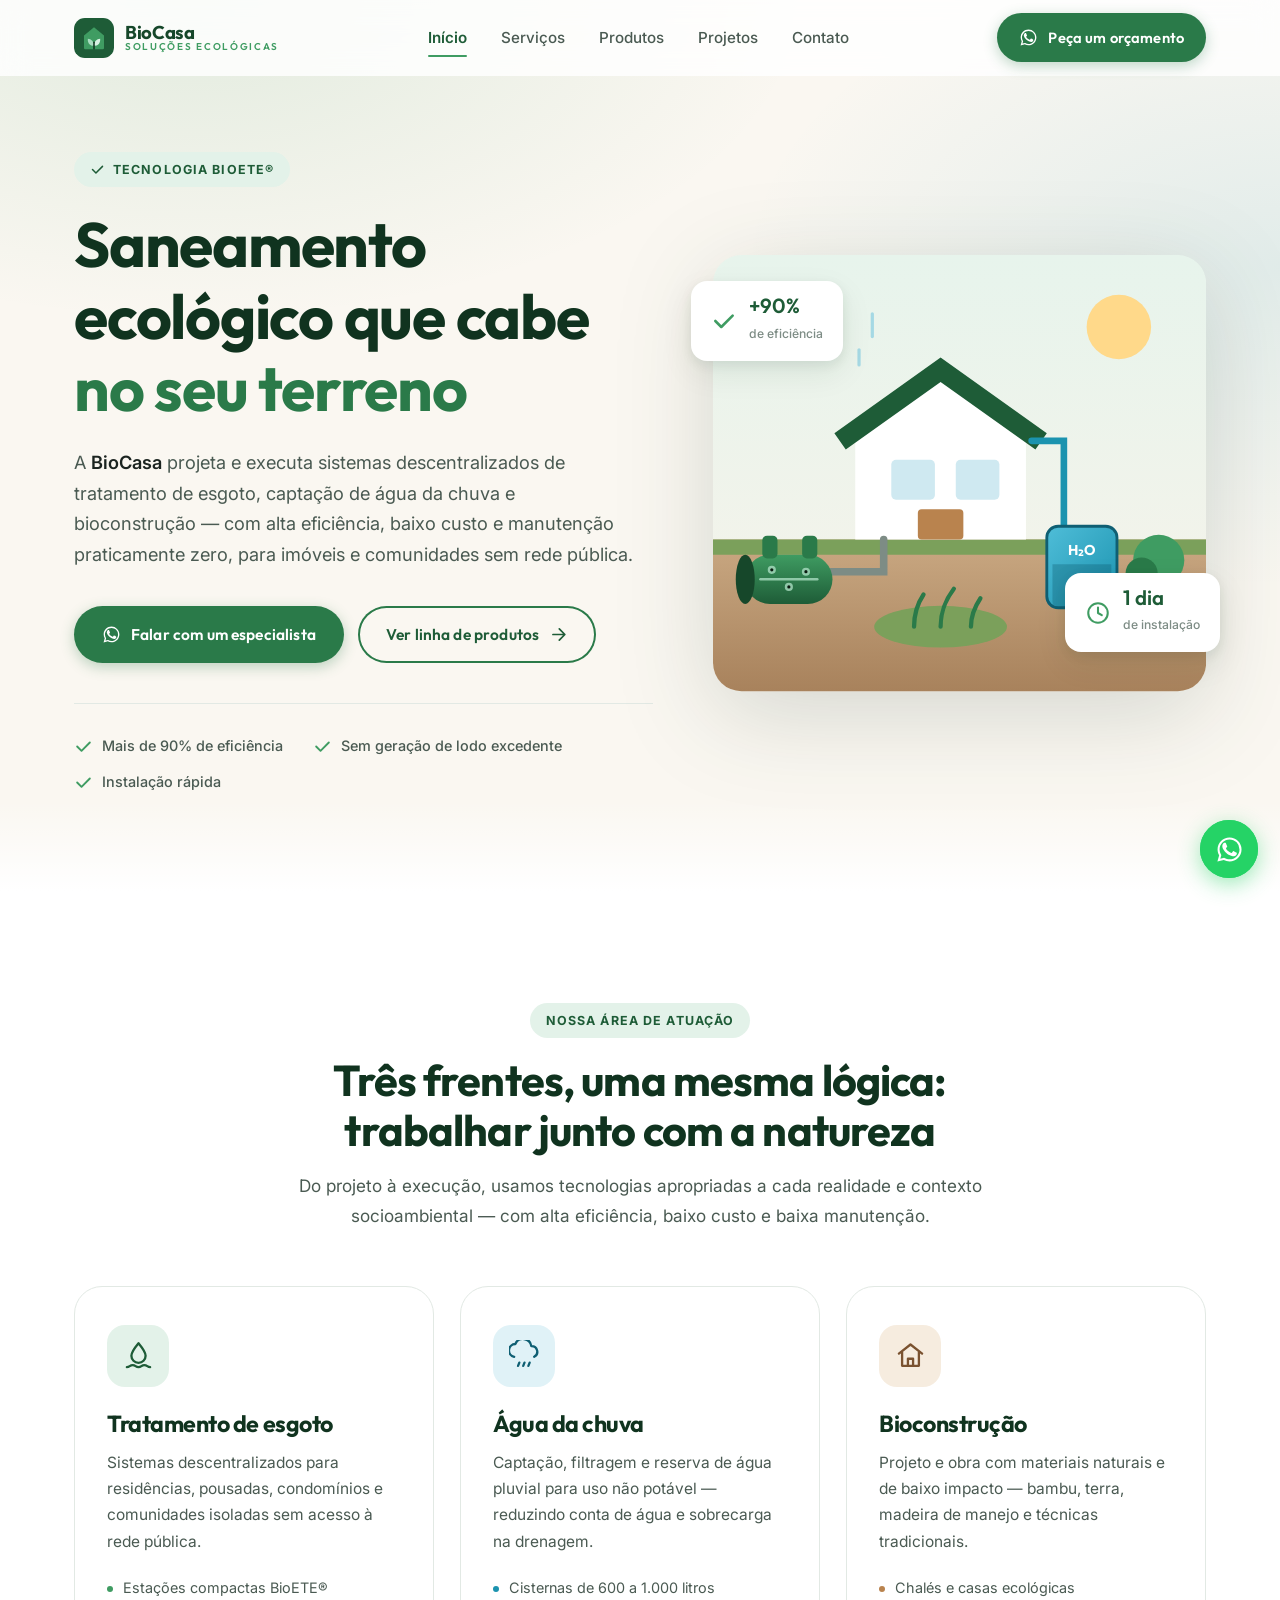
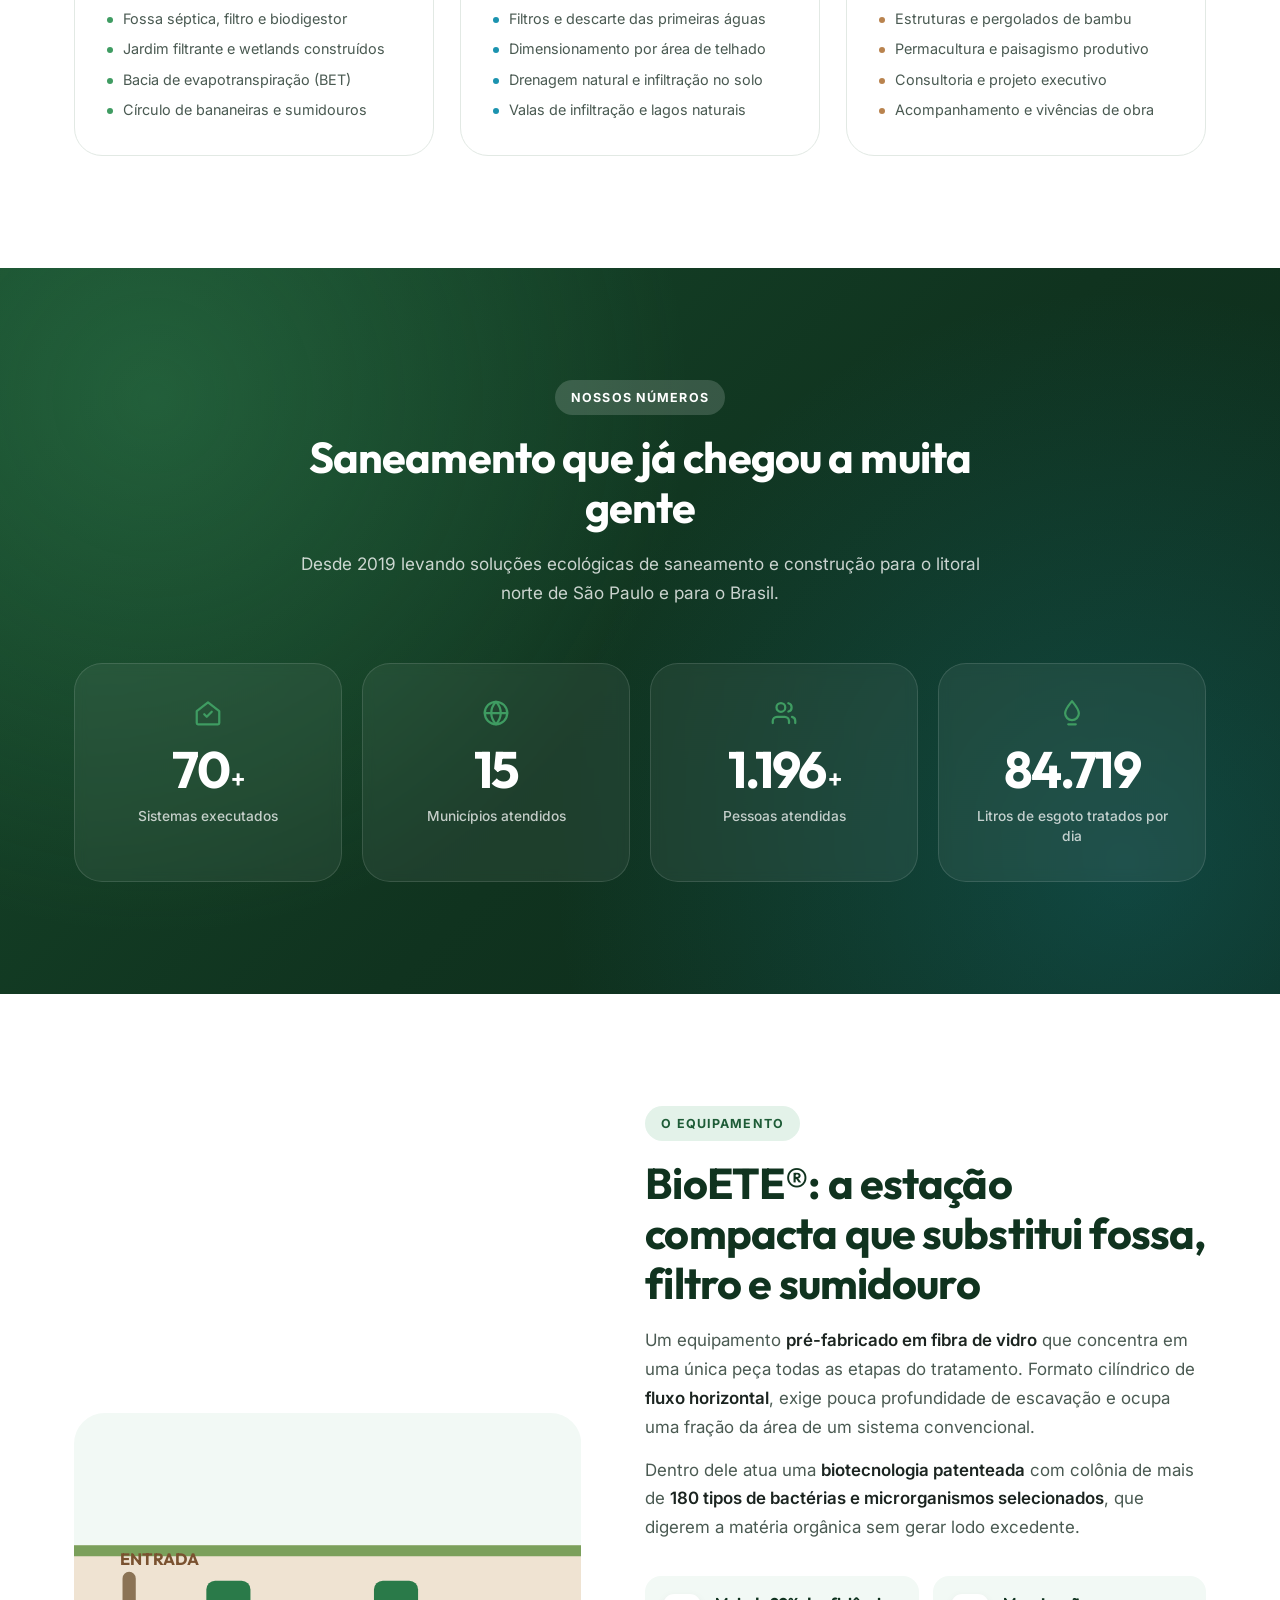
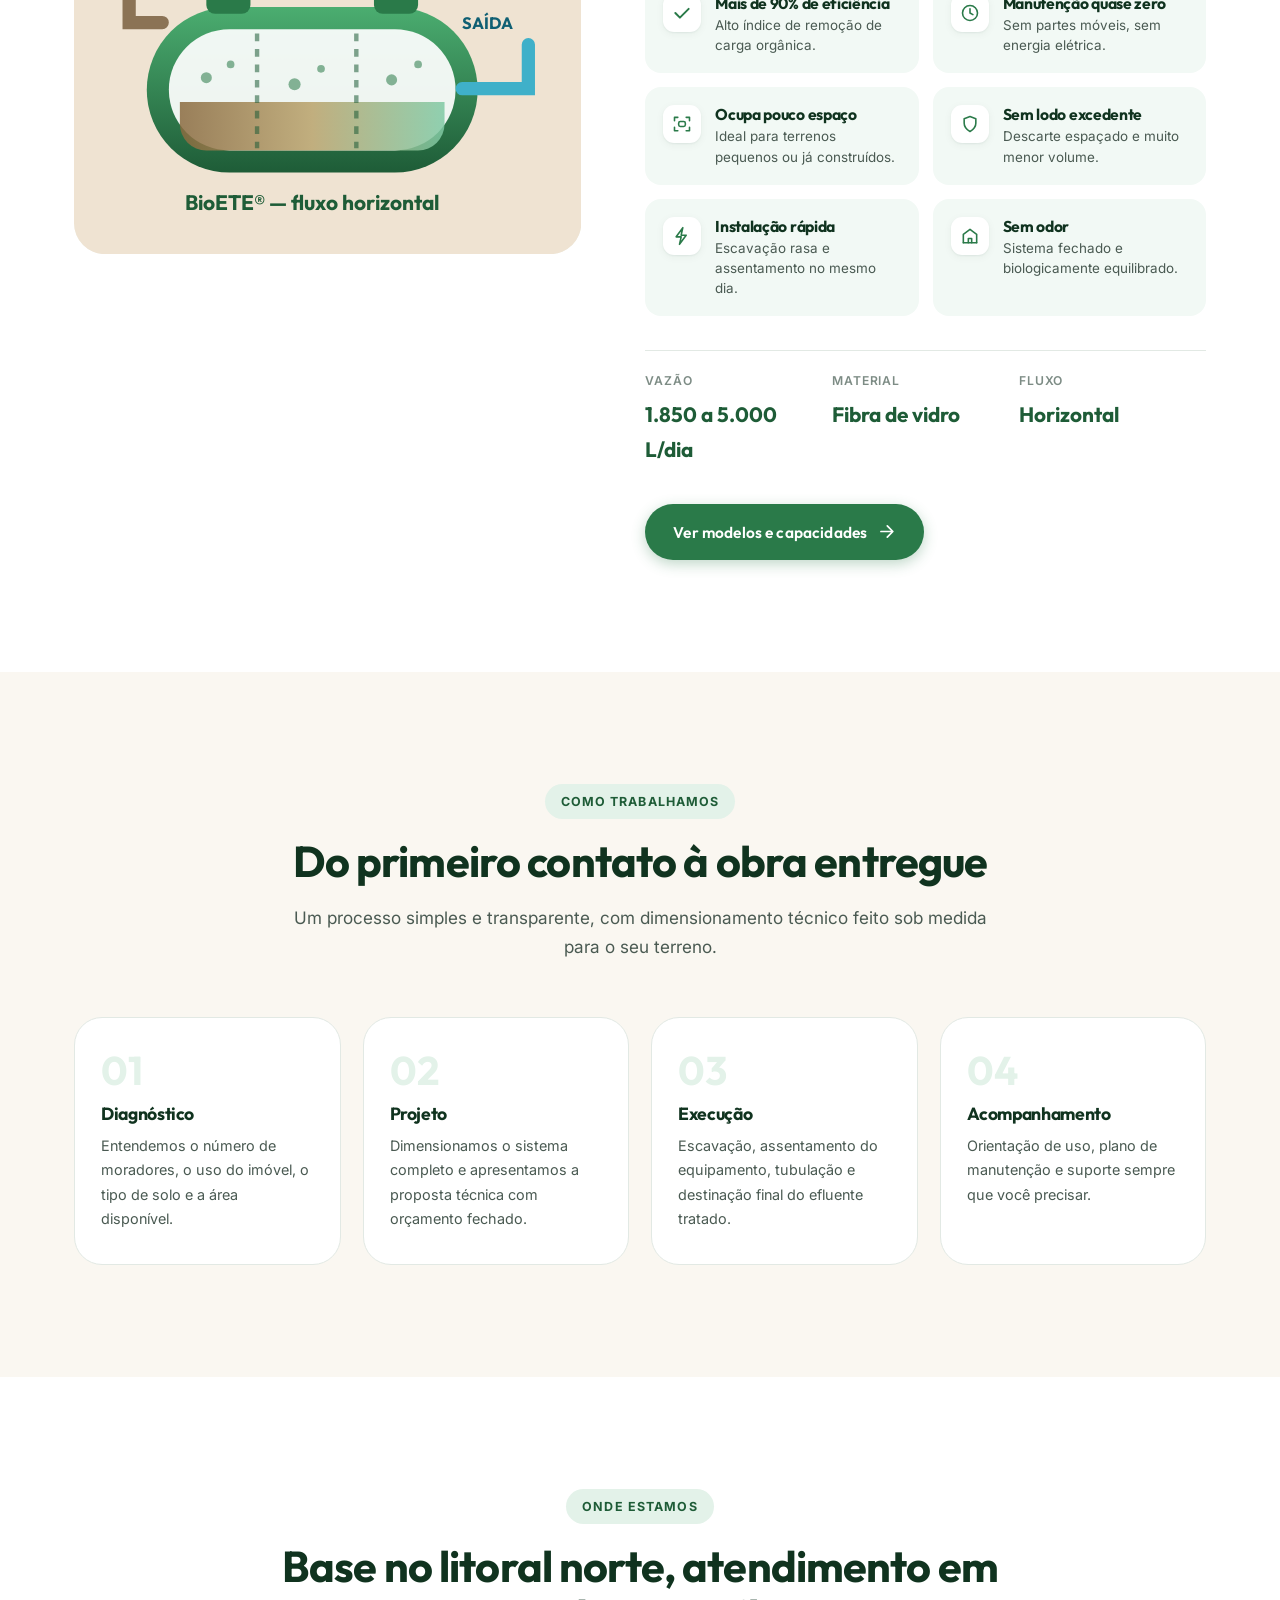
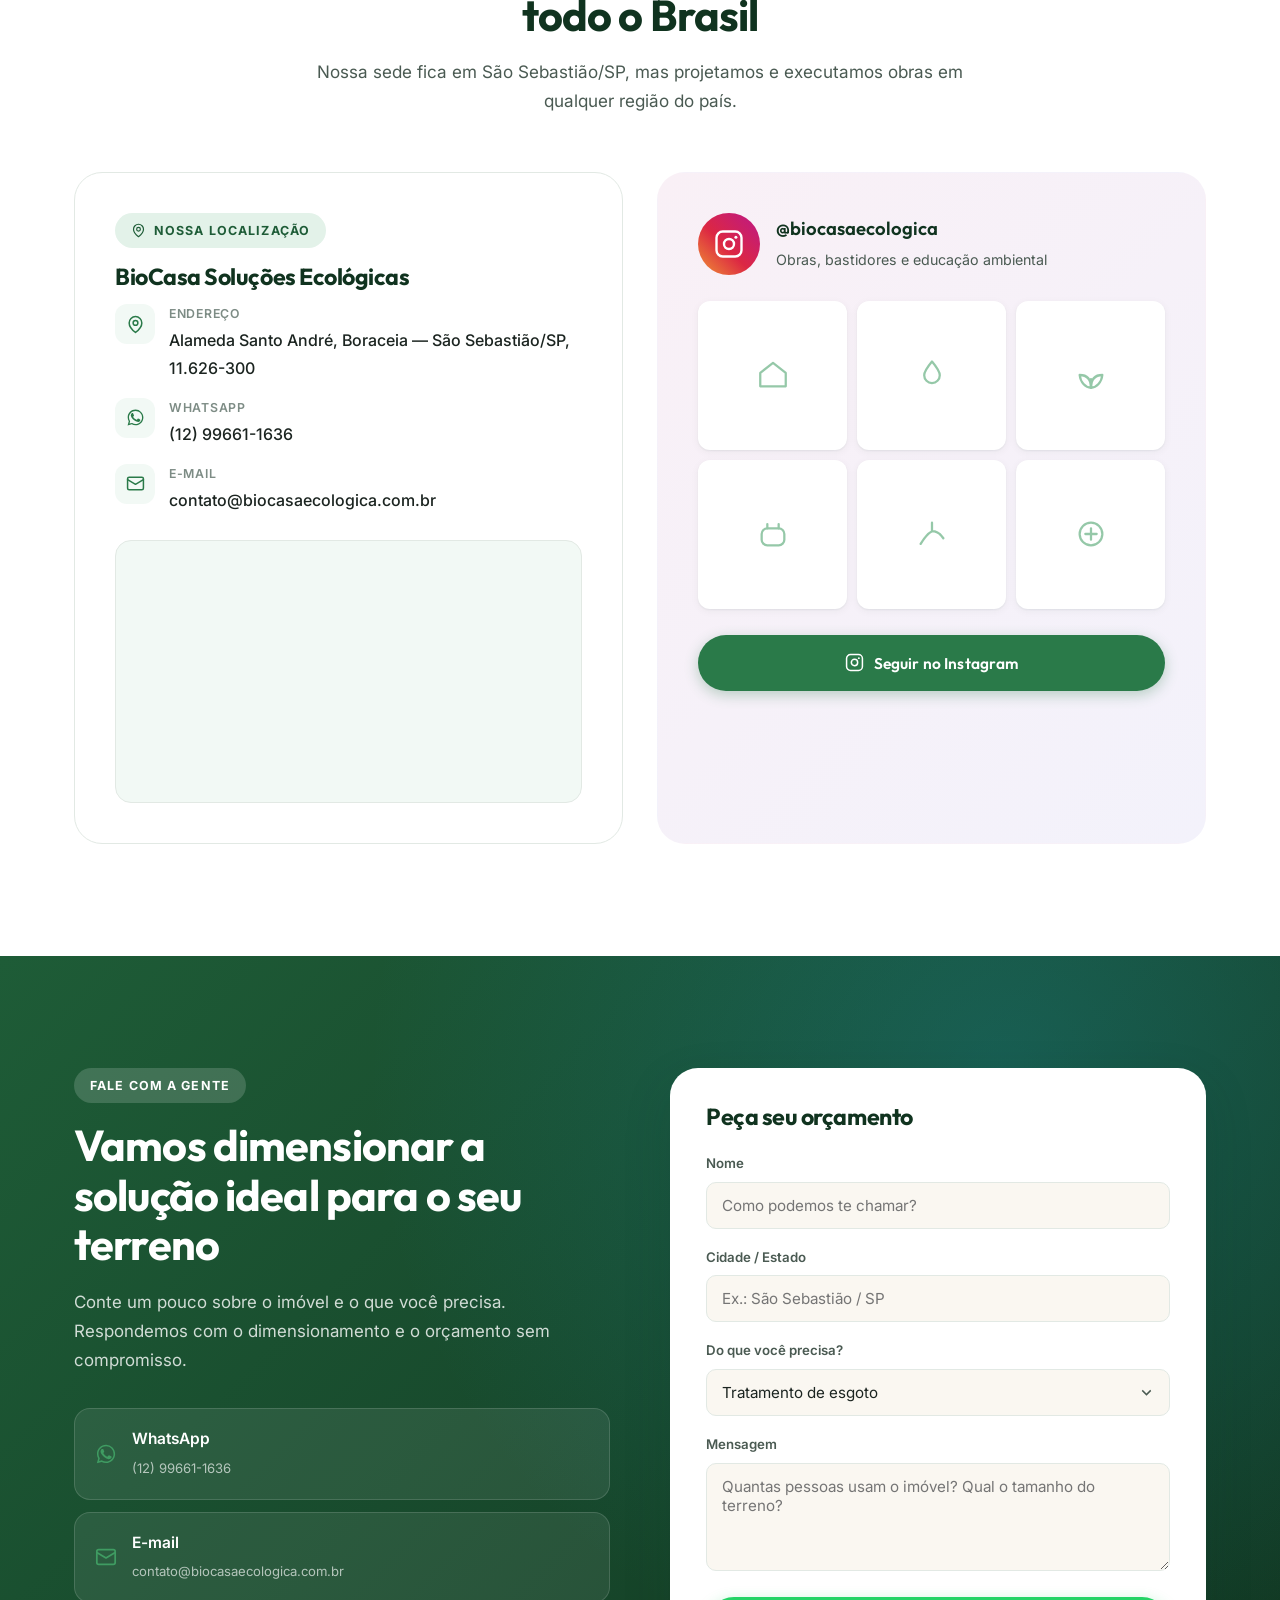
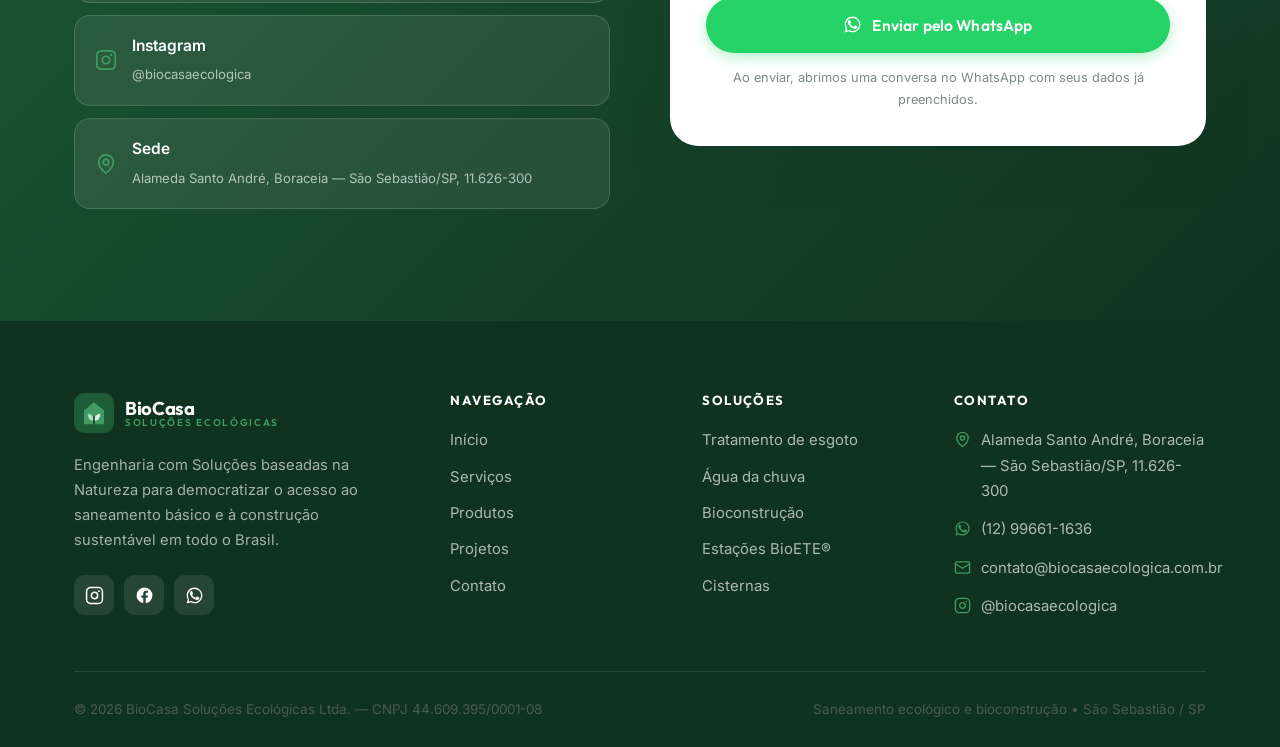
==== index.html @ 05331a40 "Cria site institucional da BioCasa Soluções Ecológicas Site estático (HTML/CSS/JS, sem build) com ci" ====
<!DOCTYPE html>
<html lang="pt-BR">
<head>
<meta charset="utf-8">
<meta name="viewport" content="width=device-width, initial-scale=1">
<title>BioCasa Soluções Ecológicas — Tratamento de esgoto, água da chuva e bioconstrução</title>
<meta name="description" content="Engenharia com Soluções baseadas na Natureza. Estações compactas de tratamento de esgoto BioETE®, cisternas de captação de água da chuva e bioconstrução. São Sebastião/SP, atendimento em todo o Brasil.">
<meta name="theme-color" content="#1e5c37">
<meta property="og:type" content="website">
<meta property="og:site_name" content="BioCasa Soluções Ecológicas">
<meta property="og:title" content="BioCasa Soluções Ecológicas — Tratamento de esgoto, água da chuva e bioconstrução">
<meta property="og:description" content="Engenharia com Soluções baseadas na Natureza. Estações compactas de tratamento de esgoto BioETE®, cisternas de captação de água da chuva e bioconstrução. São Sebastião/SP, atendimento em todo o Brasil.">
<meta property="og:locale" content="pt_BR">
<link rel="icon" href="data:image/svg+xml,%3Csvg xmlns='http://www.w3.org/2000/svg' viewBox='0 0 48 48'%3E%3Crect width='48' height='48' rx='13' fill='%231e5c37'/%3E%3Cpath d='M24 11 12 21v15a1.5 1.5 0 0 0 1.5 1.5h21A1.5 1.5 0 0 0 36 36V21L24 11Z' fill='%233f9c62'/%3E%3C/svg%3E">
<link rel="preconnect" href="https://fonts.googleapis.com">
<link rel="preconnect" href="https://fonts.gstatic.com" crossorigin>
<link href="https://fonts.googleapis.com/css2?family=Outfit:wght@500;600;700&family=Inter:wght@400;500;600&display=swap" rel="stylesheet">
<link rel="stylesheet" href="assets/css/style.css">
</head>
<body>
<header class="topo">
  <div class="container topo__interno">
    <a href="index.html" class="logo" aria-label="BioCasa Soluções Ecológicas — página inicial">
      <svg class="logo__marca" viewBox="0 0 48 48" fill="none" aria-hidden="true"><rect width="48" height="48" rx="13" fill="#1e5c37"/><path d="M24 11 12 21v15a1.5 1.5 0 0 0 1.5 1.5h21A1.5 1.5 0 0 0 36 36V21L24 11Z" fill="#3f9c62"/><path d="M24 33c0-4.4 3.3-8 7.4-8 .3 3.1-.6 5.4-2.3 6.8-1.6 1.4-3.6 1.6-5.1 1.2Z" fill="#d8f0e2"/><path d="M24 33c0-4.4-3.3-8-7.4-8-.3 3.1.6 5.4 2.3 6.8 1.6 1.4 3.6 1.6 5.1 1.2Z" fill="#a9dcc0"/><path d="M24 37V29" stroke="#10331f" stroke-width="1.8" stroke-linecap="round"/></svg>
      <span class="logo__texto">
        <span class="logo__nome">BioCasa</span>
        <span class="logo__sub">Soluções Ecológicas</span>
      </span>
    </a>

    <nav class="nav" id="nav-principal" aria-label="Navegação principal">
      <a href="index.html" class="ativo">Início</a>
      <a href="servicos.html" class="">Serviços</a>
      <a href="produtos.html" class="">Produtos</a>
      <a href="projetos.html" class="">Projetos</a>
      <a href="contato.html" class="">Contato</a>
      <a href="https://wa.me/5512996611636" class="btn btn--primario" target="_blank" rel="noopener"><svg viewBox="0 0 24 24" fill="currentColor" aria-hidden="true"><path d="M17.47 14.38c-.3-.15-1.75-.86-2.02-.96-.27-.1-.47-.15-.67.15-.2.3-.77.96-.94 1.16-.17.2-.35.22-.64.07-.3-.15-1.25-.46-2.38-1.47-.88-.78-1.47-1.75-1.65-2.05-.17-.3-.02-.46.13-.6.13-.14.3-.35.45-.52.15-.17.2-.3.3-.5.1-.2.05-.37-.02-.52-.08-.15-.67-1.6-.92-2.2-.24-.58-.49-.5-.67-.51h-.57c-.2 0-.52.07-.79.37-.27.3-1.04 1.01-1.04 2.47s1.06 2.86 1.21 3.06c.15.2 2.1 3.2 5.08 4.49.71.3 1.26.49 1.69.63.71.22 1.36.19 1.87.12.57-.09 1.75-.72 2-1.41.25-.69.25-1.28.17-1.41-.07-.13-.27-.2-.57-.35z"/><path d="M12.04 2C6.58 2 2.13 6.45 2.13 11.91c0 1.75.46 3.45 1.32 4.95L2 22l5.25-1.38a9.87 9.87 0 0 0 4.79 1.22h.01c5.46 0 9.91-4.45 9.91-9.91 0-2.65-1.03-5.14-2.9-7.01A9.82 9.82 0 0 0 12.04 2zm0 18.15c-1.48 0-2.93-.4-4.2-1.15l-.3-.18-3.12.82.83-3.04-.2-.31a8.2 8.2 0 0 1-1.26-4.38c0-4.54 3.7-8.24 8.25-8.24 2.2 0 4.27.86 5.83 2.42a8.19 8.19 0 0 1 2.41 5.83c0 4.54-3.7 8.23-8.24 8.23z"/></svg> Orçamento</a>
    </nav>

    <div class="topo__acoes">
      <a href="https://wa.me/5512996611636" class="btn btn--primario" target="_blank" rel="noopener"><svg viewBox="0 0 24 24" fill="currentColor" aria-hidden="true"><path d="M17.47 14.38c-.3-.15-1.75-.86-2.02-.96-.27-.1-.47-.15-.67.15-.2.3-.77.96-.94 1.16-.17.2-.35.22-.64.07-.3-.15-1.25-.46-2.38-1.47-.88-.78-1.47-1.75-1.65-2.05-.17-.3-.02-.46.13-.6.13-.14.3-.35.45-.52.15-.17.2-.3.3-.5.1-.2.05-.37-.02-.52-.08-.15-.67-1.6-.92-2.2-.24-.58-.49-.5-.67-.51h-.57c-.2 0-.52.07-.79.37-.27.3-1.04 1.01-1.04 2.47s1.06 2.86 1.21 3.06c.15.2 2.1 3.2 5.08 4.49.71.3 1.26.49 1.69.63.71.22 1.36.19 1.87.12.57-.09 1.75-.72 2-1.41.25-.69.25-1.28.17-1.41-.07-.13-.27-.2-.57-.35z"/><path d="M12.04 2C6.58 2 2.13 6.45 2.13 11.91c0 1.75.46 3.45 1.32 4.95L2 22l5.25-1.38a9.87 9.87 0 0 0 4.79 1.22h.01c5.46 0 9.91-4.45 9.91-9.91 0-2.65-1.03-5.14-2.9-7.01A9.82 9.82 0 0 0 12.04 2zm0 18.15c-1.48 0-2.93-.4-4.2-1.15l-.3-.18-3.12.82.83-3.04-.2-.31a8.2 8.2 0 0 1-1.26-4.38c0-4.54 3.7-8.24 8.25-8.24 2.2 0 4.27.86 5.83 2.42a8.19 8.19 0 0 1 2.41 5.83c0 4.54-3.7 8.23-8.24 8.23z"/></svg> Peça um orçamento</a>
      <button class="menu-btn" type="button" aria-label="Abrir menu" aria-expanded="false" aria-controls="nav-principal"><span></span></button>
    </div>
  </div>
</header>
<main>

<!-- ================= HERO ================= -->
<section class="hero">
  <div class="container hero__grade">
    <div>
      <span class="selo"><svg viewBox="0 0 24 24" fill="none" stroke="currentColor" stroke-width="2.4" stroke-linecap="round" stroke-linejoin="round" aria-hidden="true"><path d="m4 12 5.5 5.5L20 7"/></svg> Tecnologia BioETE®</span>
      <h1 class="hero__titulo">Saneamento ecológico que cabe<br><span class="texto-verde">no seu terreno</span></h1>
      <p class="hero__texto">
        A <strong>BioCasa</strong> projeta e executa sistemas descentralizados de tratamento de esgoto,
        captação de água da chuva e bioconstrução — com alta eficiência, baixo custo e
        manutenção praticamente zero, para imóveis e comunidades sem rede pública.
      </p>
      <div class="hero__acoes">
        <a href="https://wa.me/5512996611636" class="btn btn--primario" target="_blank" rel="noopener"><svg viewBox="0 0 24 24" fill="currentColor" aria-hidden="true"><path d="M17.47 14.38c-.3-.15-1.75-.86-2.02-.96-.27-.1-.47-.15-.67.15-.2.3-.77.96-.94 1.16-.17.2-.35.22-.64.07-.3-.15-1.25-.46-2.38-1.47-.88-.78-1.47-1.75-1.65-2.05-.17-.3-.02-.46.13-.6.13-.14.3-.35.45-.52.15-.17.2-.3.3-.5.1-.2.05-.37-.02-.52-.08-.15-.67-1.6-.92-2.2-.24-.58-.49-.5-.67-.51h-.57c-.2 0-.52.07-.79.37-.27.3-1.04 1.01-1.04 2.47s1.06 2.86 1.21 3.06c.15.2 2.1 3.2 5.08 4.49.71.3 1.26.49 1.69.63.71.22 1.36.19 1.87.12.57-.09 1.75-.72 2-1.41.25-.69.25-1.28.17-1.41-.07-.13-.27-.2-.57-.35z"/><path d="M12.04 2C6.58 2 2.13 6.45 2.13 11.91c0 1.75.46 3.45 1.32 4.95L2 22l5.25-1.38a9.87 9.87 0 0 0 4.79 1.22h.01c5.46 0 9.91-4.45 9.91-9.91 0-2.65-1.03-5.14-2.9-7.01A9.82 9.82 0 0 0 12.04 2zm0 18.15c-1.48 0-2.93-.4-4.2-1.15l-.3-.18-3.12.82.83-3.04-.2-.31a8.2 8.2 0 0 1-1.26-4.38c0-4.54 3.7-8.24 8.25-8.24 2.2 0 4.27.86 5.83 2.42a8.19 8.19 0 0 1 2.41 5.83c0 4.54-3.7 8.23-8.24 8.23z"/></svg> Falar com um especialista</a>
        <a href="produtos.html" class="btn btn--secundario">Ver linha de produtos <svg viewBox="0 0 24 24" fill="none" stroke="currentColor" stroke-width="2.2" stroke-linecap="round" stroke-linejoin="round" aria-hidden="true"><path d="M5 12h14m-6-7 7 7-7 7"/></svg></a>
      </div>
      <div class="hero__provas">
        <span class="hero__prova"><svg viewBox="0 0 24 24" fill="none" stroke="currentColor" stroke-width="2.4" stroke-linecap="round" stroke-linejoin="round" aria-hidden="true"><path d="m4 12 5.5 5.5L20 7"/></svg> Mais de 90% de eficiência</span>
        <span class="hero__prova"><svg viewBox="0 0 24 24" fill="none" stroke="currentColor" stroke-width="2.4" stroke-linecap="round" stroke-linejoin="round" aria-hidden="true"><path d="m4 12 5.5 5.5L20 7"/></svg> Sem geração de lodo excedente</span>
        <span class="hero__prova"><svg viewBox="0 0 24 24" fill="none" stroke="currentColor" stroke-width="2.4" stroke-linecap="round" stroke-linejoin="round" aria-hidden="true"><path d="m4 12 5.5 5.5L20 7"/></svg> Instalação rápida</span>
      </div>
    </div>

    <div class="hero__arte">
      <svg viewBox="0 0 520 460" role="img" aria-label="Ilustração de uma casa com sistema ecológico de tratamento de esgoto e captação de água da chuva">
        <defs>
          <linearGradient id="ceu" x1="0" y1="0" x2="0" y2="1">
            <stop offset="0" stop-color="#e7f4ec"/><stop offset="1" stop-color="#f7f3ea"/>
          </linearGradient>
          <linearGradient id="solo" x1="0" y1="0" x2="0" y2="1">
            <stop offset="0" stop-color="#c9a882"/><stop offset="1" stop-color="#a8825c"/>
          </linearGradient>
          <linearGradient id="agua" x1="0" y1="0" x2="1" y2="1">
            <stop offset="0" stop-color="#4fbdd8"/><stop offset="1" stop-color="#1b93af"/>
          </linearGradient>
          <linearGradient id="tanque" x1="0" y1="0" x2="0" y2="1">
            <stop offset="0" stop-color="#3f9c62"/><stop offset="1" stop-color="#1e5c37"/>
          </linearGradient>
        </defs>

        <rect width="520" height="460" rx="30" fill="url(#ceu)"/>
        <circle cx="428" cy="76" r="34" fill="#ffd98a"/>

        <!-- chuva -->
        <g stroke="#8fd0e2" stroke-width="3.4" stroke-linecap="round" opacity=".75">
          <path d="M96 54v26"/><path d="M132 40v22"/><path d="M168 62v24"/><path d="M116 92v18"/><path d="M154 100v16"/>
        </g>

        <!-- solo -->
        <path d="M0 300h520v130a30 30 0 0 1-30 30H30a30 30 0 0 1-30-30V300Z" fill="url(#solo)"/>
        <path d="M0 300h520v16H0z" fill="#7ba05b"/>

        <!-- casa -->
        <path d="M150 300V186l90-64 90 64v114H150Z" fill="#fff"/>
        <path d="M240 108 128 188l12 17 100-71 100 71 12-17-112-80Z" fill="#1e5c37"/>
        <rect x="188" y="216" width="46" height="42" rx="5" fill="#cfe9f1"/>
        <rect x="256" y="216" width="46" height="42" rx="5" fill="#cfe9f1"/>
        <rect x="216" y="268" width="48" height="32" rx="4" fill="#b9834e"/>

        <!-- calha + tubo para cisterna -->
        <path d="M336 196h34v96" stroke="#1b93af" stroke-width="7" fill="none" stroke-linecap="round"/>

        <!-- cisterna -->
        <rect x="352" y="286" width="74" height="86" rx="12" fill="url(#agua)"/>
        <rect x="352" y="286" width="74" height="86" rx="12" fill="none" stroke="#0f5f73" stroke-width="3"/>
        <path d="M358 326h62v40a6 6 0 0 1-6 6h-50a6 6 0 0 1-6-6v-40Z" fill="#0f5f73" opacity=".35"/>
        <text x="389" y="316" font-family="Outfit, sans-serif" font-size="15" font-weight="700" fill="#fff" text-anchor="middle">H₂O</text>

        <!-- tubulação de esgoto -->
        <path d="M180 300v34h-58" stroke="#7d8c85" stroke-width="8" fill="none" stroke-linecap="round"/>

        <!-- BioETE enterrado -->
        <rect x="34" y="316" width="92" height="52" rx="26" fill="url(#tanque)"/>
        <ellipse cx="34" cy="342" rx="10" ry="26" fill="#16472a"/>
        <rect x="52" y="296" width="16" height="24" rx="5" fill="#2a7a49"/>
        <rect x="94" y="296" width="16" height="24" rx="5" fill="#2a7a49"/>
        <g stroke="#a9dcc0" stroke-width="2.6" stroke-linecap="round" opacity=".8">
          <path d="M50 342h60"/><circle cx="62" cy="332" r="3"/><circle cx="80" cy="350" r="3"/><circle cx="98" cy="334" r="3"/>
        </g>

        <!-- jardim filtrante -->
        <g>
          <ellipse cx="240" cy="392" rx="70" ry="22" fill="#7ba05b"/>
          <path d="M212 392c0-16 6-28 10-34m18 34c0-20 8-32 14-40m18 40c0-14 6-24 10-30" stroke="#2a7a49" stroke-width="4.5" fill="none" stroke-linecap="round"/>
        </g>

        <!-- árvore -->
        <path d="M470 372v-34" stroke="#7a5230" stroke-width="7" stroke-linecap="round"/>
        <circle cx="470" cy="322" r="27" fill="#3f9c62"/>
        <circle cx="452" cy="336" r="17" fill="#2a7a49"/>
      </svg>

      <div class="hero__flutuante hero__flutuante--a">
        <svg viewBox="0 0 24 24" fill="none" stroke="currentColor" stroke-width="2.4" stroke-linecap="round" stroke-linejoin="round" aria-hidden="true"><path d="m4 12 5.5 5.5L20 7"/></svg>
        <div><strong>+90%</strong><span>de eficiência</span></div>
      </div>
      <div class="hero__flutuante hero__flutuante--b">
        <svg viewBox="0 0 24 24" fill="none" stroke="currentColor" stroke-width="1.9" stroke-linecap="round" stroke-linejoin="round" aria-hidden="true"><circle cx="12" cy="12" r="9"/><path d="M12 7v5l3.5 2"/></svg>
        <div><strong>1 dia</strong><span>de instalação</span></div>
      </div>
    </div>
  </div>
</section>

<!-- ================= ÁREAS DE ATUAÇÃO ================= -->
<section class="secao" id="atuacao">
  <div class="container">
    <div class="cabecalho-secao centro revelar">
      <span class="selo">Nossa área de atuação</span>
      <h2>Três frentes, uma mesma lógica: trabalhar junto com a natureza</h2>
      <p>Do projeto à execução, usamos tecnologias apropriadas a cada realidade e contexto socioambiental — com alta eficiência, baixo custo e baixa manutenção.</p>
    </div>

    <div class="areas">
      <article class="area revelar">
        <div class="area__icone">
          <svg viewBox="0 0 24 24" fill="none" stroke="currentColor" stroke-width="1.8" stroke-linecap="round" stroke-linejoin="round"><path d="M12 2.5c3.5 4.2 5.5 7.1 5.5 9.7A5.5 5.5 0 0 1 12 17.7a5.5 5.5 0 0 1-5.5-5.5c0-2.6 2-5.5 5.5-9.7Z"/><path d="M3 21c2.2 0 2.2-1.6 4.5-1.6S9.7 21 12 21s2.2-1.6 4.5-1.6S18.8 21 21 21"/></svg>
        </div>
        <h3>Tratamento de esgoto</h3>
        <p>Sistemas descentralizados para residências, pousadas, condomínios e comunidades isoladas sem acesso à rede pública.</p>
        <ul class="area__lista">
          <li>Estações compactas BioETE®</li>
          <li>Fossa séptica, filtro e biodigestor</li>
          <li>Jardim filtrante e wetlands construídos</li>
          <li>Bacia de evapotranspiração (BET)</li>
          <li>Círculo de bananeiras e sumidouros</li>
        </ul>
      </article>

      <article class="area area--agua revelar" data-atraso="120">
        <div class="area__icone">
          <svg viewBox="0 0 24 24" fill="none" stroke="currentColor" stroke-width="1.8" stroke-linecap="round" stroke-linejoin="round"><path d="M4 13a5 5 0 0 1 .9-9.9 6.5 6.5 0 0 1 12.4 1.6A4.4 4.4 0 0 1 19.5 13"/><path d="M8 17.5 7 20m5-2.5L11 20m5-2.5L15 20"/></svg>
        </div>
        <h3>Água da chuva</h3>
        <p>Captação, filtragem e reserva de água pluvial para uso não potável — reduzindo conta de água e sobrecarga na drenagem.</p>
        <ul class="area__lista">
          <li>Cisternas de 600 a 1.000 litros</li>
          <li>Filtros e descarte das primeiras águas</li>
          <li>Dimensionamento por área de telhado</li>
          <li>Drenagem natural e infiltração no solo</li>
          <li>Valas de infiltração e lagos naturais</li>
        </ul>
      </article>

      <article class="area area--terra revelar" data-atraso="240">
        <div class="area__icone">
          <svg viewBox="0 0 24 24" fill="none" stroke="currentColor" stroke-width="1.8" stroke-linecap="round" stroke-linejoin="round"><path d="M3 10.5 12 3.5l9 7"/><path d="M5.5 9.5V20h13V9.5"/><path d="M10 20v-5.5h4V20"/></svg>
        </div>
        <h3>Bioconstrução</h3>
        <p>Projeto e obra com materiais naturais e de baixo impacto — bambu, terra, madeira de manejo e técnicas tradicionais.</p>
        <ul class="area__lista">
          <li>Chalés e casas ecológicas</li>
          <li>Estruturas e pergolados de bambu</li>
          <li>Permacultura e paisagismo produtivo</li>
          <li>Consultoria e projeto executivo</li>
          <li>Acompanhamento e vivências de obra</li>
        </ul>
      </article>
    </div>
  </div>
</section>

<!-- ================= NÚMEROS ================= -->
<!--
  ATENÇÃO: os valores abaixo estão no atributo data-contador de cada número.
  Para atualizar, altere apenas o número dentro de data-contador="...".
-->
<section class="secao numeros" id="numeros">
  <div class="container">
    <div class="cabecalho-secao centro revelar">
      <span class="selo selo--claro">Nossos números</span>
      <h2>Saneamento que já chegou a muita gente</h2>
      <p>Desde 2019 levando soluções ecológicas de saneamento e construção para o litoral norte de São Paulo e para o Brasil.</p>
    </div>

    <div class="numeros__grade">
      <div class="numero revelar">
        <div class="numero__icone"><svg viewBox="0 0 24 24" fill="none" stroke="currentColor" stroke-width="1.8" stroke-linecap="round" stroke-linejoin="round"><path d="M3 10.5 12 3.5l9 7V20a1 1 0 0 1-1 1H4a1 1 0 0 1-1-1v-9.5Z"/><path d="m9 13 2 2 4-4"/></svg></div>
        <div class="numero__valor"><span data-contador="70">70</span><small>+</small></div>
        <p class="numero__rotulo">Sistemas executados</p>
      </div>

      <div class="numero revelar" data-atraso="100">
        <div class="numero__icone"><svg viewBox="0 0 24 24" fill="none" stroke="currentColor" stroke-width="1.8" stroke-linecap="round" stroke-linejoin="round"><circle cx="12" cy="12" r="9"/><path d="M3 12h18M12 3c2.5 2.7 3.8 5.7 3.8 9S14.5 18.3 12 21c-2.5-2.7-3.8-5.7-3.8-9S9.5 5.7 12 3Z"/></svg></div>
        <div class="numero__valor"><span data-contador="15">15</span></div>
        <p class="numero__rotulo">Municípios atendidos</p>
      </div>

      <div class="numero revelar" data-atraso="200">
        <div class="numero__icone"><svg viewBox="0 0 24 24" fill="none" stroke="currentColor" stroke-width="1.8" stroke-linecap="round" stroke-linejoin="round"><path d="M16 20v-1.6a3.4 3.4 0 0 0-3.4-3.4H6.4A3.4 3.4 0 0 0 3 18.4V20"/><circle cx="9.5" cy="7.5" r="3.5"/><path d="M21 20v-1.6a3.4 3.4 0 0 0-2.6-3.3M15.5 4.2a3.4 3.4 0 0 1 0 6.6"/></svg></div>
        <div class="numero__valor"><span data-contador="1200">1200</span><small>+</small></div>
        <p class="numero__rotulo">Pessoas atendidas</p>
      </div>

      <div class="numero revelar" data-atraso="300">
        <div class="numero__icone"><svg viewBox="0 0 24 24" fill="none" stroke="currentColor" stroke-width="1.8" stroke-linecap="round" stroke-linejoin="round"><path d="M12 2.5c3.5 4.2 5.5 7.1 5.5 9.7A5.5 5.5 0 0 1 12 17.7a5.5 5.5 0 0 1-5.5-5.5c0-2.6 2-5.5 5.5-9.7Z"/><path d="M9 21h6"/></svg></div>
        <div class="numero__valor"><span data-contador="85000">85000</span></div>
        <p class="numero__rotulo">Litros de esgoto tratados por dia</p>
      </div>
    </div>
  </div>
</section>

<!-- ================= EQUIPAMENTO ================= -->
<section class="secao equipamento" id="equipamento">
  <div class="container equipamento__grade">
    <div class="equipamento__arte revelar">
      <svg viewBox="0 0 460 400" role="img" aria-label="Corte esquemático da estação compacta de tratamento de esgoto BioETE">
        <defs>
          <linearGradient id="corpo" x1="0" y1="0" x2="0" y2="1">
            <stop offset="0" stop-color="#4bad70"/><stop offset="1" stop-color="#1e5c37"/>
          </linearGradient>
          <linearGradient id="liquido" x1="0" y1="0" x2="1" y2="0">
            <stop offset="0" stop-color="#8a6a3f"/><stop offset=".5" stop-color="#b9a26a"/><stop offset="1" stop-color="#7fc9a4"/>
          </linearGradient>
        </defs>

        <rect width="460" height="400" rx="28" fill="#f2f9f5"/>

        <!-- solo -->
        <path d="M0 120h460v252a28 28 0 0 1-28 28H28a28 28 0 0 1-28-28V120Z" fill="#efe3d2"/>
        <path d="M0 120h460v10H0z" fill="#7ba05b"/>

        <!-- corpo cilíndrico -->
        <rect x="66" y="176" width="300" height="150" rx="75" fill="url(#corpo)"/>
        <rect x="86" y="196" width="260" height="110" rx="55" fill="#fff" opacity=".92"/>
        <path d="M96 262h240v20a24 24 0 0 1-24 24H120a24 24 0 0 1-24-24v-20Z" fill="url(#liquido)" opacity=".85"/>
        <path d="M86 251c0-30.4 24.6-55 55-55h150c30.4 0 55 24.6 55 55" fill="none" stroke="#e3f2e9" stroke-width="0"/>

        <!-- câmaras -->
        <path d="M166 200v104M256 200v104" stroke="#1e5c37" stroke-width="4" stroke-dasharray="7 7" opacity=".55"/>

        <!-- bactérias -->
        <g fill="#2a7a49" opacity=".55">
          <circle cx="120" cy="240" r="5"/><circle cx="142" cy="228" r="3.5"/><circle cx="200" cy="246" r="5.5"/>
          <circle cx="224" cy="232" r="3.5"/><circle cx="288" cy="242" r="5"/><circle cx="312" cy="228" r="3.5"/>
        </g>

        <!-- entrada e saída -->
        <path d="M50 150v40h30" stroke="#8b7355" stroke-width="12" fill="none" stroke-linecap="round"/>
        <path d="M352 250h60v-40" stroke="#3fb0c9" stroke-width="12" fill="none" stroke-linecap="round"/>

        <!-- tampas de inspeção -->
        <rect x="120" y="152" width="40" height="30" rx="8" fill="#2a7a49"/>
        <rect x="272" y="152" width="40" height="30" rx="8" fill="#2a7a49"/>

        <!-- rótulos -->
        <text x="42" y="138" font-family="Outfit, sans-serif" font-size="15" font-weight="700" fill="#7a5230">ENTRADA</text>
        <text x="352" y="196" font-family="Outfit, sans-serif" font-size="15" font-weight="700" fill="#0f5f73">SAÍDA</text>
        <text x="216" y="360" font-family="Outfit, sans-serif" font-size="19" font-weight="700" fill="#1e5c37" text-anchor="middle">BioETE® — fluxo horizontal</text>
      </svg>
    </div>

    <div class="revelar" data-atraso="120">
      <span class="selo">O equipamento</span>
      <h2>BioETE®: a estação compacta que substitui fossa, filtro e sumidouro</h2>
      <p class="equipamento__texto">
        Um equipamento <strong>pré-fabricado em fibra de vidro</strong> que concentra em uma única peça
        todas as etapas do tratamento. Formato cilíndrico de <strong>fluxo horizontal</strong>, exige
        pouca profundidade de escavação e ocupa uma fração da área de um sistema convencional.
      </p>
      <p class="equipamento__texto">
        Dentro dele atua uma <strong>biotecnologia patenteada</strong> com colônia de mais de
        <strong>180 tipos de bactérias e microrganismos selecionados</strong>, que digerem a matéria
        orgânica sem gerar lodo excedente.
      </p>

      <div class="beneficios">
        <div class="beneficio">
          <div class="beneficio__icone"><svg viewBox="0 0 24 24" fill="none" stroke="currentColor" stroke-width="2.4" stroke-linecap="round" stroke-linejoin="round" aria-hidden="true"><path d="m4 12 5.5 5.5L20 7"/></svg></div>
          <div><h4>Mais de 90% de eficiência</h4><p>Alto índice de remoção de carga orgânica.</p></div>
        </div>
        <div class="beneficio">
          <div class="beneficio__icone"><svg viewBox="0 0 24 24" fill="none" stroke="currentColor" stroke-width="1.9" stroke-linecap="round" stroke-linejoin="round" aria-hidden="true"><circle cx="12" cy="12" r="9"/><path d="M12 7v5l3.5 2"/></svg></div>
          <div><h4>Manutenção quase zero</h4><p>Sem partes móveis, sem energia elétrica.</p></div>
        </div>
        <div class="beneficio">
          <div class="beneficio__icone"><svg viewBox="0 0 24 24" fill="none" stroke="currentColor" stroke-width="1.9" stroke-linecap="round" stroke-linejoin="round"><path d="M3 8V4h4M21 8V4h-4M3 16v4h4M21 16v4h-4"/><rect x="8" y="9" width="8" height="6" rx="2"/></svg></div>
          <div><h4>Ocupa pouco espaço</h4><p>Ideal para terrenos pequenos ou já construídos.</p></div>
        </div>
        <div class="beneficio">
          <div class="beneficio__icone"><svg viewBox="0 0 24 24" fill="none" stroke="currentColor" stroke-width="1.9" stroke-linecap="round" stroke-linejoin="round"><path d="M12 21s7-4.2 7-10V5.6L12 3 5 5.6V11c0 5.8 7 10 7 10Z"/></svg></div>
          <div><h4>Sem lodo excedente</h4><p>Descarte espaçado e muito menor volume.</p></div>
        </div>
        <div class="beneficio">
          <div class="beneficio__icone"><svg viewBox="0 0 24 24" fill="none" stroke="currentColor" stroke-width="1.9" stroke-linecap="round" stroke-linejoin="round"><path d="m13 2-8 11h6l-2 9 8-11h-6l2-9Z"/></svg></div>
          <div><h4>Instalação rápida</h4><p>Escavação rasa e assentamento no mesmo dia.</p></div>
        </div>
        <div class="beneficio">
          <div class="beneficio__icone"><svg viewBox="0 0 24 24" fill="none" stroke="currentColor" stroke-width="1.9" stroke-linecap="round" stroke-linejoin="round"><path d="M4 20V10l8-6 8 6v10"/><path d="M4 20h16"/><path d="M10 20v-5h4v5"/></svg></div>
          <div><h4>Sem odor</h4><p>Sistema fechado e biologicamente equilibrado.</p></div>
        </div>
      </div>

      <dl class="especs">
        <div class="espec"><dt>Vazão</dt><dd>1.850 a 5.000 L/dia</dd></div>
        <div class="espec"><dt>Material</dt><dd>Fibra de vidro</dd></div>
        <div class="espec"><dt>Fluxo</dt><dd>Horizontal</dd></div>
      </dl>

      <div class="hero__acoes">
        <a href="produtos.html#estacoes" class="btn btn--primario">Ver modelos e capacidades <svg viewBox="0 0 24 24" fill="none" stroke="currentColor" stroke-width="2.2" stroke-linecap="round" stroke-linejoin="round" aria-hidden="true"><path d="M5 12h14m-6-7 7 7-7 7"/></svg></a>
      </div>
    </div>
  </div>
</section>

<!-- ================= COMO FUNCIONA ================= -->
<section class="secao secao--areia">
  <div class="container">
    <div class="cabecalho-secao centro revelar">
      <span class="selo">Como trabalhamos</span>
      <h2>Do primeiro contato à obra entregue</h2>
      <p>Um processo simples e transparente, com dimensionamento técnico feito sob medida para o seu terreno.</p>
    </div>
    <div class="etapas">
      <article class="etapa revelar"><h3>Diagnóstico</h3><p>Entendemos o número de moradores, o uso do imóvel, o tipo de solo e a área disponível.</p></article>
      <article class="etapa revelar" data-atraso="100"><h3>Projeto</h3><p>Dimensionamos o sistema completo e apresentamos a proposta técnica com orçamento fechado.</p></article>
      <article class="etapa revelar" data-atraso="200"><h3>Execução</h3><p>Escavação, assentamento do equipamento, tubulação e destinação final do efluente tratado.</p></article>
      <article class="etapa revelar" data-atraso="300"><h3>Acompanhamento</h3><p>Orientação de uso, plano de manutenção e suporte sempre que você precisar.</p></article>
    </div>
  </div>
</section>

<!-- ================= LOCALIZAÇÃO + INSTAGRAM ================= -->
<section class="secao" id="localizacao">
  <div class="container">
    <div class="cabecalho-secao centro revelar">
      <span class="selo">Onde estamos</span>
      <h2>Base no litoral norte, atendimento em todo o Brasil</h2>
      <p>Nossa sede fica em São Sebastião/SP, mas projetamos e executamos obras em qualquer região do país.</p>
    </div>

    <div class="local__grade">
      <div class="cartao revelar">
        <span class="selo"><svg viewBox="0 0 24 24" fill="none" stroke="currentColor" stroke-width="1.9" stroke-linecap="round" stroke-linejoin="round" aria-hidden="true"><path d="M20 10c0 6-8 12-8 12s-8-6-8-12a8 8 0 0 1 16 0z"/><circle cx="12" cy="10" r="3"/></svg> Nossa localização</span>
        <h3>BioCasa Soluções Ecológicas</h3>
        <dl class="info-lista">
          <div class="info-item">
            <div class="info-item__icone"><svg viewBox="0 0 24 24" fill="none" stroke="currentColor" stroke-width="1.9" stroke-linecap="round" stroke-linejoin="round" aria-hidden="true"><path d="M20 10c0 6-8 12-8 12s-8-6-8-12a8 8 0 0 1 16 0z"/><circle cx="12" cy="10" r="3"/></svg></div>
            <div><dt>Endereço</dt><dd>Alameda Santo André, Boraceia — São Sebastião/SP, 11.626-300</dd></div>
          </div>
          <div class="info-item">
            <div class="info-item__icone"><svg viewBox="0 0 24 24" fill="currentColor" aria-hidden="true"><path d="M17.47 14.38c-.3-.15-1.75-.86-2.02-.96-.27-.1-.47-.15-.67.15-.2.3-.77.96-.94 1.16-.17.2-.35.22-.64.07-.3-.15-1.25-.46-2.38-1.47-.88-.78-1.47-1.75-1.65-2.05-.17-.3-.02-.46.13-.6.13-.14.3-.35.45-.52.15-.17.2-.3.3-.5.1-.2.05-.37-.02-.52-.08-.15-.67-1.6-.92-2.2-.24-.58-.49-.5-.67-.51h-.57c-.2 0-.52.07-.79.37-.27.3-1.04 1.01-1.04 2.47s1.06 2.86 1.21 3.06c.15.2 2.1 3.2 5.08 4.49.71.3 1.26.49 1.69.63.71.22 1.36.19 1.87.12.57-.09 1.75-.72 2-1.41.25-.69.25-1.28.17-1.41-.07-.13-.27-.2-.57-.35z"/><path d="M12.04 2C6.58 2 2.13 6.45 2.13 11.91c0 1.75.46 3.45 1.32 4.95L2 22l5.25-1.38a9.87 9.87 0 0 0 4.79 1.22h.01c5.46 0 9.91-4.45 9.91-9.91 0-2.65-1.03-5.14-2.9-7.01A9.82 9.82 0 0 0 12.04 2zm0 18.15c-1.48 0-2.93-.4-4.2-1.15l-.3-.18-3.12.82.83-3.04-.2-.31a8.2 8.2 0 0 1-1.26-4.38c0-4.54 3.7-8.24 8.25-8.24 2.2 0 4.27.86 5.83 2.42a8.19 8.19 0 0 1 2.41 5.83c0 4.54-3.7 8.23-8.24 8.23z"/></svg></div>
            <div><dt>WhatsApp</dt><dd><a href="https://wa.me/5512996611636" target="_blank" rel="noopener">(12) 99661-1636</a></dd></div>
          </div>
          <div class="info-item">
            <div class="info-item__icone"><svg viewBox="0 0 24 24" fill="none" stroke="currentColor" stroke-width="1.9" stroke-linecap="round" stroke-linejoin="round" aria-hidden="true"><rect x="2" y="4" width="20" height="16" rx="2"/><path d="m2 7 10 6 10-6"/></svg></div>
            <div><dt>E-mail</dt><dd><a href="mailto:contato@biocasaecologica.com.br">contato@biocasaecologica.com.br</a></dd></div>
          </div>
        </dl>
        <div class="mapa">
          <iframe
            src="https://www.google.com/maps?q=Boraceia,+S%C3%A3o+Sebasti%C3%A3o+-+SP,+11626-300&output=embed"
            loading="lazy" referrerpolicy="no-referrer-when-downgrade"
            title="Mapa da localização da BioCasa em Boraceia, São Sebastião/SP"></iframe>
        </div>
      </div>

      <div class="cartao insta revelar" data-atraso="120">
        <div class="insta__topo">
          <div class="insta__avatar"><svg viewBox="0 0 24 24" fill="none" stroke="currentColor" stroke-width="1.9" stroke-linecap="round" stroke-linejoin="round" aria-hidden="true"><rect x="2" y="2" width="20" height="20" rx="5"/><circle cx="12" cy="12" r="4"/><circle cx="17.5" cy="6.5" r="1.2" fill="currentColor" stroke="none"/></svg></div>
          <div class="insta__perfil">
            <strong>@biocasaecologica</strong>
            <span>Obras, bastidores e educação ambiental</span>
          </div>
        </div>
        <div class="insta__grade">
          <div class="insta__post"><svg viewBox="0 0 24 24" fill="none" stroke="currentColor" stroke-width="1.6" stroke-linecap="round" stroke-linejoin="round"><path d="M3 10.5 12 3.5l9 7V20H3v-9.5Z"/></svg></div>
          <div class="insta__post"><svg viewBox="0 0 24 24" fill="none" stroke="currentColor" stroke-width="1.6" stroke-linecap="round" stroke-linejoin="round"><path d="M12 2.5c3.5 4.2 5.5 7.1 5.5 9.7A5.5 5.5 0 0 1 12 17.7a5.5 5.5 0 0 1-5.5-5.5c0-2.6 2-5.5 5.5-9.7Z"/></svg></div>
          <div class="insta__post"><svg viewBox="0 0 24 24" fill="none" stroke="currentColor" stroke-width="1.6" stroke-linecap="round" stroke-linejoin="round"><path d="M12 21c0-6 3-9 8-9-.5 5-4 9-8 9Zm0 0c0-6-3-9-8-9 .5 5 4 9 8 9Z"/><path d="M12 21v-6"/></svg></div>
          <div class="insta__post"><svg viewBox="0 0 24 24" fill="none" stroke="currentColor" stroke-width="1.6" stroke-linecap="round" stroke-linejoin="round"><rect x="4" y="8" width="16" height="12" rx="4"/><path d="M8 8V5m8 3V5"/></svg></div>
          <div class="insta__post"><svg viewBox="0 0 24 24" fill="none" stroke="currentColor" stroke-width="1.6" stroke-linecap="round" stroke-linejoin="round"><path d="M4 19c3-5 6-8 8-9m0 0c3 0 6 2 8 5m-8-5V4"/></svg></div>
          <div class="insta__post"><svg viewBox="0 0 24 24" fill="none" stroke="currentColor" stroke-width="1.6" stroke-linecap="round" stroke-linejoin="round"><circle cx="12" cy="12" r="8"/><path d="M12 8v8m-4-4h8"/></svg></div>
        </div>
        <a href="https://instagram.com/biocasaecologica" class="btn btn--primario btn--bloco" target="_blank" rel="noopener"><svg viewBox="0 0 24 24" fill="none" stroke="currentColor" stroke-width="1.9" stroke-linecap="round" stroke-linejoin="round" aria-hidden="true"><rect x="2" y="2" width="20" height="20" rx="5"/><circle cx="12" cy="12" r="4"/><circle cx="17.5" cy="6.5" r="1.2" fill="currentColor" stroke="none"/></svg> Seguir no Instagram</a>
      </div>
    </div>
  </div>
</section>
<!-- ================= CONTATO ================= -->
<section class="secao cta" id="contato">
  <div class="container cta__grade">
    <div class="revelar">
      <span class="selo selo--claro">Fale com a gente</span>
      <h2>Vamos dimensionar a solução ideal para o seu terreno</h2>
      <p class="cta__texto">Conte um pouco sobre o imóvel e o que você precisa. Respondemos com o dimensionamento e o orçamento sem compromisso.</p>
      <div class="cta__canais">
        <a class="cta__canal" href="https://wa.me/5512996611636" target="_blank" rel="noopener">
          <svg viewBox="0 0 24 24" fill="currentColor" aria-hidden="true"><path d="M17.47 14.38c-.3-.15-1.75-.86-2.02-.96-.27-.1-.47-.15-.67.15-.2.3-.77.96-.94 1.16-.17.2-.35.22-.64.07-.3-.15-1.25-.46-2.38-1.47-.88-.78-1.47-1.75-1.65-2.05-.17-.3-.02-.46.13-.6.13-.14.3-.35.45-.52.15-.17.2-.3.3-.5.1-.2.05-.37-.02-.52-.08-.15-.67-1.6-.92-2.2-.24-.58-.49-.5-.67-.51h-.57c-.2 0-.52.07-.79.37-.27.3-1.04 1.01-1.04 2.47s1.06 2.86 1.21 3.06c.15.2 2.1 3.2 5.08 4.49.71.3 1.26.49 1.69.63.71.22 1.36.19 1.87.12.57-.09 1.75-.72 2-1.41.25-.69.25-1.28.17-1.41-.07-.13-.27-.2-.57-.35z"/><path d="M12.04 2C6.58 2 2.13 6.45 2.13 11.91c0 1.75.46 3.45 1.32 4.95L2 22l5.25-1.38a9.87 9.87 0 0 0 4.79 1.22h.01c5.46 0 9.91-4.45 9.91-9.91 0-2.65-1.03-5.14-2.9-7.01A9.82 9.82 0 0 0 12.04 2zm0 18.15c-1.48 0-2.93-.4-4.2-1.15l-.3-.18-3.12.82.83-3.04-.2-.31a8.2 8.2 0 0 1-1.26-4.38c0-4.54 3.7-8.24 8.25-8.24 2.2 0 4.27.86 5.83 2.42a8.19 8.19 0 0 1 2.41 5.83c0 4.54-3.7 8.23-8.24 8.23z"/></svg><div><strong>WhatsApp</strong><span>(12) 99661-1636</span></div>
        </a>
        <a class="cta__canal" href="mailto:contato@biocasaecologica.com.br">
          <svg viewBox="0 0 24 24" fill="none" stroke="currentColor" stroke-width="1.9" stroke-linecap="round" stroke-linejoin="round" aria-hidden="true"><rect x="2" y="4" width="20" height="16" rx="2"/><path d="m2 7 10 6 10-6"/></svg><div><strong>E-mail</strong><span>contato@biocasaecologica.com.br</span></div>
        </a>
        <a class="cta__canal" href="https://instagram.com/biocasaecologica" target="_blank" rel="noopener">
          <svg viewBox="0 0 24 24" fill="none" stroke="currentColor" stroke-width="1.9" stroke-linecap="round" stroke-linejoin="round" aria-hidden="true"><rect x="2" y="2" width="20" height="20" rx="5"/><circle cx="12" cy="12" r="4"/><circle cx="17.5" cy="6.5" r="1.2" fill="currentColor" stroke="none"/></svg><div><strong>Instagram</strong><span>@biocasaecologica</span></div>
        </a>
        <div class="cta__canal">
          <svg viewBox="0 0 24 24" fill="none" stroke="currentColor" stroke-width="1.9" stroke-linecap="round" stroke-linejoin="round" aria-hidden="true"><path d="M20 10c0 6-8 12-8 12s-8-6-8-12a8 8 0 0 1 16 0z"/><circle cx="12" cy="10" r="3"/></svg><div><strong>Sede</strong><span>Alameda Santo André, Boraceia — São Sebastião/SP, 11.626-300</span></div>
        </div>
      </div>
    </div>

    <form class="form revelar" data-atraso="120" data-form-whatsapp="5512996611636">
      <h3>Peça seu orçamento</h3>
      <div class="campo">
        <label for="nome">Nome</label>
        <input type="text" id="nome" name="nome" required placeholder="Como podemos te chamar?">
      </div>
      <div class="campo">
        <label for="cidade">Cidade / Estado</label>
        <input type="text" id="cidade" name="cidade" placeholder="Ex.: São Sebastião / SP">
      </div>
      <div class="campo">
        <label for="interesse">Do que você precisa?</label>
        <select id="interesse" name="interesse">
          <option>Tratamento de esgoto</option>
          <option>Captação de água da chuva</option>
          <option>Bioconstrução</option>
          <option>Projeto e consultoria</option>
          <option>Outro assunto</option>
        </select>
      </div>
      <div class="campo">
        <label for="mensagem">Mensagem</label>
        <textarea id="mensagem" name="mensagem" placeholder="Quantas pessoas usam o imóvel? Qual o tamanho do terreno?"></textarea>
      </div>
      <button type="submit" class="btn btn--zap btn--bloco"><svg viewBox="0 0 24 24" fill="currentColor" aria-hidden="true"><path d="M17.47 14.38c-.3-.15-1.75-.86-2.02-.96-.27-.1-.47-.15-.67.15-.2.3-.77.96-.94 1.16-.17.2-.35.22-.64.07-.3-.15-1.25-.46-2.38-1.47-.88-.78-1.47-1.75-1.65-2.05-.17-.3-.02-.46.13-.6.13-.14.3-.35.45-.52.15-.17.2-.3.3-.5.1-.2.05-.37-.02-.52-.08-.15-.67-1.6-.92-2.2-.24-.58-.49-.5-.67-.51h-.57c-.2 0-.52.07-.79.37-.27.3-1.04 1.01-1.04 2.47s1.06 2.86 1.21 3.06c.15.2 2.1 3.2 5.08 4.49.71.3 1.26.49 1.69.63.71.22 1.36.19 1.87.12.57-.09 1.75-.72 2-1.41.25-.69.25-1.28.17-1.41-.07-.13-.27-.2-.57-.35z"/><path d="M12.04 2C6.58 2 2.13 6.45 2.13 11.91c0 1.75.46 3.45 1.32 4.95L2 22l5.25-1.38a9.87 9.87 0 0 0 4.79 1.22h.01c5.46 0 9.91-4.45 9.91-9.91 0-2.65-1.03-5.14-2.9-7.01A9.82 9.82 0 0 0 12.04 2zm0 18.15c-1.48 0-2.93-.4-4.2-1.15l-.3-.18-3.12.82.83-3.04-.2-.31a8.2 8.2 0 0 1-1.26-4.38c0-4.54 3.7-8.24 8.25-8.24 2.2 0 4.27.86 5.83 2.42a8.19 8.19 0 0 1 2.41 5.83c0 4.54-3.7 8.23-8.24 8.23z"/></svg> Enviar pelo WhatsApp</button>
      <p class="form__nota">Ao enviar, abrimos uma conversa no WhatsApp com seus dados já preenchidos.</p>
    </form>
  </div>
</section>

</main>
<footer class="rodape">
  <div class="container">
    <div class="rodape__grade">
      <div>
        <a href="index.html" class="logo">
          <svg class="logo__marca" viewBox="0 0 48 48" fill="none" aria-hidden="true"><rect width="48" height="48" rx="13" fill="#1e5c37"/><path d="M24 11 12 21v15a1.5 1.5 0 0 0 1.5 1.5h21A1.5 1.5 0 0 0 36 36V21L24 11Z" fill="#3f9c62"/><path d="M24 33c0-4.4 3.3-8 7.4-8 .3 3.1-.6 5.4-2.3 6.8-1.6 1.4-3.6 1.6-5.1 1.2Z" fill="#d8f0e2"/><path d="M24 33c0-4.4-3.3-8-7.4-8-.3 3.1.6 5.4 2.3 6.8 1.6 1.4 3.6 1.6 5.1 1.2Z" fill="#a9dcc0"/><path d="M24 37V29" stroke="#10331f" stroke-width="1.8" stroke-linecap="round"/></svg>
          <span class="logo__texto">
            <span class="logo__nome">BioCasa</span>
            <span class="logo__sub">Soluções Ecológicas</span>
          </span>
        </a>
        <p class="rodape__sobre">Engenharia com Soluções baseadas na Natureza para democratizar o acesso ao saneamento básico e à construção sustentável em todo o Brasil.</p>
        <div class="rodape__sociais">
          <a href="https://instagram.com/biocasaecologica" target="_blank" rel="noopener" aria-label="Instagram"><svg viewBox="0 0 24 24" fill="none" stroke="currentColor" stroke-width="1.9" stroke-linecap="round" stroke-linejoin="round" aria-hidden="true"><rect x="2" y="2" width="20" height="20" rx="5"/><circle cx="12" cy="12" r="4"/><circle cx="17.5" cy="6.5" r="1.2" fill="currentColor" stroke="none"/></svg></a>
          <a href="https://www.facebook.com/biocasaecologica" target="_blank" rel="noopener" aria-label="Facebook"><svg viewBox="0 0 24 24" fill="currentColor" aria-hidden="true"><path d="M22 12a10 10 0 1 0-11.56 9.88v-6.99H7.9V12h2.54V9.8c0-2.5 1.49-3.89 3.77-3.89 1.09 0 2.24.2 2.24.2v2.46h-1.26c-1.24 0-1.63.77-1.63 1.56V12h2.78l-.45 2.89h-2.33v6.99A10 10 0 0 0 22 12z"/></svg></a>
          <a href="https://wa.me/5512996611636" target="_blank" rel="noopener" aria-label="WhatsApp"><svg viewBox="0 0 24 24" fill="currentColor" aria-hidden="true"><path d="M17.47 14.38c-.3-.15-1.75-.86-2.02-.96-.27-.1-.47-.15-.67.15-.2.3-.77.96-.94 1.16-.17.2-.35.22-.64.07-.3-.15-1.25-.46-2.38-1.47-.88-.78-1.47-1.75-1.65-2.05-.17-.3-.02-.46.13-.6.13-.14.3-.35.45-.52.15-.17.2-.3.3-.5.1-.2.05-.37-.02-.52-.08-.15-.67-1.6-.92-2.2-.24-.58-.49-.5-.67-.51h-.57c-.2 0-.52.07-.79.37-.27.3-1.04 1.01-1.04 2.47s1.06 2.86 1.21 3.06c.15.2 2.1 3.2 5.08 4.49.71.3 1.26.49 1.69.63.71.22 1.36.19 1.87.12.57-.09 1.75-.72 2-1.41.25-.69.25-1.28.17-1.41-.07-.13-.27-.2-.57-.35z"/><path d="M12.04 2C6.58 2 2.13 6.45 2.13 11.91c0 1.75.46 3.45 1.32 4.95L2 22l5.25-1.38a9.87 9.87 0 0 0 4.79 1.22h.01c5.46 0 9.91-4.45 9.91-9.91 0-2.65-1.03-5.14-2.9-7.01A9.82 9.82 0 0 0 12.04 2zm0 18.15c-1.48 0-2.93-.4-4.2-1.15l-.3-.18-3.12.82.83-3.04-.2-.31a8.2 8.2 0 0 1-1.26-4.38c0-4.54 3.7-8.24 8.25-8.24 2.2 0 4.27.86 5.83 2.42a8.19 8.19 0 0 1 2.41 5.83c0 4.54-3.7 8.23-8.24 8.23z"/></svg></a>
        </div>
      </div>

      <div>
        <h4>Navegação</h4>
        <div class="rodape__links">
          <a href="index.html">Início</a>
          <a href="servicos.html">Serviços</a>
          <a href="produtos.html">Produtos</a>
          <a href="projetos.html">Projetos</a>
          <a href="contato.html">Contato</a>
        </div>
      </div>

      <div>
        <h4>Soluções</h4>
        <div class="rodape__links">
          <a href="servicos.html#esgoto">Tratamento de esgoto</a>
          <a href="servicos.html#chuva">Água da chuva</a>
          <a href="servicos.html#bioconstrucao">Bioconstrução</a>
          <a href="produtos.html#estacoes">Estações BioETE®</a>
          <a href="produtos.html#cisternas">Cisternas</a>
        </div>
      </div>

      <div>
        <h4>Contato</h4>
        <div class="rodape__contato">
          <span><svg viewBox="0 0 24 24" fill="none" stroke="currentColor" stroke-width="1.9" stroke-linecap="round" stroke-linejoin="round" aria-hidden="true"><path d="M20 10c0 6-8 12-8 12s-8-6-8-12a8 8 0 0 1 16 0z"/><circle cx="12" cy="10" r="3"/></svg> Alameda Santo André, Boraceia — São Sebastião/SP, 11.626-300</span>
          <a href="https://wa.me/5512996611636" target="_blank" rel="noopener"><svg viewBox="0 0 24 24" fill="currentColor" aria-hidden="true"><path d="M17.47 14.38c-.3-.15-1.75-.86-2.02-.96-.27-.1-.47-.15-.67.15-.2.3-.77.96-.94 1.16-.17.2-.35.22-.64.07-.3-.15-1.25-.46-2.38-1.47-.88-.78-1.47-1.75-1.65-2.05-.17-.3-.02-.46.13-.6.13-.14.3-.35.45-.52.15-.17.2-.3.3-.5.1-.2.05-.37-.02-.52-.08-.15-.67-1.6-.92-2.2-.24-.58-.49-.5-.67-.51h-.57c-.2 0-.52.07-.79.37-.27.3-1.04 1.01-1.04 2.47s1.06 2.86 1.21 3.06c.15.2 2.1 3.2 5.08 4.49.71.3 1.26.49 1.69.63.71.22 1.36.19 1.87.12.57-.09 1.75-.72 2-1.41.25-.69.25-1.28.17-1.41-.07-.13-.27-.2-.57-.35z"/><path d="M12.04 2C6.58 2 2.13 6.45 2.13 11.91c0 1.75.46 3.45 1.32 4.95L2 22l5.25-1.38a9.87 9.87 0 0 0 4.79 1.22h.01c5.46 0 9.91-4.45 9.91-9.91 0-2.65-1.03-5.14-2.9-7.01A9.82 9.82 0 0 0 12.04 2zm0 18.15c-1.48 0-2.93-.4-4.2-1.15l-.3-.18-3.12.82.83-3.04-.2-.31a8.2 8.2 0 0 1-1.26-4.38c0-4.54 3.7-8.24 8.25-8.24 2.2 0 4.27.86 5.83 2.42a8.19 8.19 0 0 1 2.41 5.83c0 4.54-3.7 8.23-8.24 8.23z"/></svg> (12) 99661-1636</a>
          <a href="mailto:contato@biocasaecologica.com.br"><svg viewBox="0 0 24 24" fill="none" stroke="currentColor" stroke-width="1.9" stroke-linecap="round" stroke-linejoin="round" aria-hidden="true"><rect x="2" y="4" width="20" height="16" rx="2"/><path d="m2 7 10 6 10-6"/></svg> contato@biocasaecologica.com.br</a>
          <a href="https://instagram.com/biocasaecologica" target="_blank" rel="noopener"><svg viewBox="0 0 24 24" fill="none" stroke="currentColor" stroke-width="1.9" stroke-linecap="round" stroke-linejoin="round" aria-hidden="true"><rect x="2" y="2" width="20" height="20" rx="5"/><circle cx="12" cy="12" r="4"/><circle cx="17.5" cy="6.5" r="1.2" fill="currentColor" stroke="none"/></svg> @biocasaecologica</a>
        </div>
      </div>
    </div>

    <div class="rodape__base">
      <p>© <span data-ano>2026</span> BioCasa Soluções Ecológicas Ltda. — CNPJ 44.609.395/0001-08</p>
      <p>Saneamento ecológico e bioconstrução • São Sebastião / SP</p>
    </div>
  </div>
</footer>

<a href="https://wa.me/5512996611636" class="zap-flutuante" target="_blank" rel="noopener" aria-label="Falar no WhatsApp"><svg viewBox="0 0 24 24" fill="currentColor" aria-hidden="true"><path d="M17.47 14.38c-.3-.15-1.75-.86-2.02-.96-.27-.1-.47-.15-.67.15-.2.3-.77.96-.94 1.16-.17.2-.35.22-.64.07-.3-.15-1.25-.46-2.38-1.47-.88-.78-1.47-1.75-1.65-2.05-.17-.3-.02-.46.13-.6.13-.14.3-.35.45-.52.15-.17.2-.3.3-.5.1-.2.05-.37-.02-.52-.08-.15-.67-1.6-.92-2.2-.24-.58-.49-.5-.67-.51h-.57c-.2 0-.52.07-.79.37-.27.3-1.04 1.01-1.04 2.47s1.06 2.86 1.21 3.06c.15.2 2.1 3.2 5.08 4.49.71.3 1.26.49 1.69.63.71.22 1.36.19 1.87.12.57-.09 1.75-.72 2-1.41.25-.69.25-1.28.17-1.41-.07-.13-.27-.2-.57-.35z"/><path d="M12.04 2C6.58 2 2.13 6.45 2.13 11.91c0 1.75.46 3.45 1.32 4.95L2 22l5.25-1.38a9.87 9.87 0 0 0 4.79 1.22h.01c5.46 0 9.91-4.45 9.91-9.91 0-2.65-1.03-5.14-2.9-7.01A9.82 9.82 0 0 0 12.04 2zm0 18.15c-1.48 0-2.93-.4-4.2-1.15l-.3-.18-3.12.82.83-3.04-.2-.31a8.2 8.2 0 0 1-1.26-4.38c0-4.54 3.7-8.24 8.25-8.24 2.2 0 4.27.86 5.83 2.42a8.19 8.19 0 0 1 2.41 5.83c0 4.54-3.7 8.23-8.24 8.23z"/></svg></a>

<script src="assets/js/main.js"></script>
</body>
</html>
---- assets/css/style.css ----
/* =========================================================
   BioCasa Soluções Ecológicas — Design System
   ========================================================= */

:root {
  /* Marca */
  --verde-900: #10331f;
  --verde-800: #16472a;
  --verde-700: #1e5c37;
  --verde-600: #2a7a49;
  --verde-500: #3f9c62;
  --verde-100: #e3f2e9;
  --verde-50:  #f2f9f5;

  --agua-700: #0f5f73;
  --agua-500: #1b93af;
  --agua-100: #e0f2f7;

  --terra-700: #7a5230;
  --terra-500: #b9834e;
  --terra-100: #f6ecdf;

  --areia:   #faf7f1;
  --branco:  #ffffff;
  --tinta:   #1b2420;
  --tinta-2: #4a5a52;
  --tinta-3: #7d8c85;
  --borda:   #e2e9e4;

  /* Tipografia */
  --fonte-titulo: "Outfit", "Segoe UI", system-ui, -apple-system, sans-serif;
  --fonte-texto:  "Inter", "Segoe UI", system-ui, -apple-system, sans-serif;

  /* Layout */
  --largura: 1180px;
  --raio:    16px;
  --raio-sm: 10px;
  --raio-lg: 28px;

  --sombra-1: 0 1px 2px rgba(16, 51, 31, .06), 0 2px 8px rgba(16, 51, 31, .05);
  --sombra-2: 0 4px 12px rgba(16, 51, 31, .08), 0 12px 32px rgba(16, 51, 31, .08);
  --sombra-3: 0 18px 48px rgba(16, 51, 31, .16);

  --transicao: 240ms cubic-bezier(.4, 0, .2, 1);
  --header-h: 76px;
}

/* ---------- Reset ---------- */
*, *::before, *::after { box-sizing: border-box; }
* { margin: 0; padding: 0; }

html {
  scroll-behavior: smooth;
  scroll-padding-top: calc(var(--header-h) + 16px);
  -webkit-text-size-adjust: 100%;
}

body {
  font-family: var(--fonte-texto);
  font-size: 17px;
  line-height: 1.7;
  color: var(--tinta);
  background: var(--branco);
  -webkit-font-smoothing: antialiased;
  overflow-x: hidden;
}

img, svg { max-width: 100%; display: block; }
a { color: inherit; text-decoration: none; }
button { font: inherit; color: inherit; background: none; border: none; cursor: pointer; }
ul { list-style: none; }

::selection { background: var(--verde-500); color: #fff; }

/* ---------- Tipografia ---------- */
h1, h2, h3, h4 {
  font-family: var(--fonte-titulo);
  font-weight: 700;
  line-height: 1.15;
  letter-spacing: -.02em;
  color: var(--verde-900);
}
h1 { font-size: clamp(2.25rem, 5.2vw, 3.9rem); }
h2 { font-size: clamp(1.75rem, 3.6vw, 2.7rem); }
h3 { font-size: clamp(1.2rem, 2vw, 1.45rem); }
h4 { font-size: 1.05rem; }

p { color: var(--tinta-2); }
strong { color: var(--tinta); font-weight: 600; }

/* ---------- Utilitários ---------- */
.container {
  width: 100%;
  max-width: var(--largura);
  margin-inline: auto;
  padding-inline: 24px;
}

.secao { padding: clamp(64px, 9vw, 112px) 0; }
.secao--areia { background: var(--areia); }
.secao--verde { background: var(--verde-50); }

.selo {
  display: inline-flex;
  align-items: center;
  gap: 8px;
  padding: 7px 16px;
  border-radius: 999px;
  background: var(--verde-100);
  color: var(--verde-700);
  font-size: .78rem;
  font-weight: 700;
  letter-spacing: .09em;
  text-transform: uppercase;
}
.selo svg { width: 15px; height: 15px; flex-shrink: 0; }
.selo--agua  { background: var(--agua-100);  color: var(--agua-700); }
.selo--terra { background: var(--terra-100); color: var(--terra-700); }
.selo--claro { background: rgba(255,255,255,.16); color: #fff; }

.cabecalho-secao { max-width: 720px; margin-bottom: 56px; }
.cabecalho-secao.centro { margin-inline: auto; text-align: center; }
.cabecalho-secao h2 { margin: 18px 0 16px; }
.cabecalho-secao p { font-size: 1.075rem; }

.texto-verde { color: var(--verde-600); }

/* ---------- Botões ---------- */
.btn {
  display: inline-flex;
  align-items: center;
  justify-content: center;
  gap: 10px;
  padding: 15px 28px;
  border-radius: 999px;
  font-family: var(--fonte-titulo);
  font-size: .97rem;
  font-weight: 600;
  letter-spacing: .01em;
  cursor: pointer;
  transition: transform var(--transicao), box-shadow var(--transicao),
              background-color var(--transicao), color var(--transicao);
  white-space: nowrap;
}
.btn svg { width: 19px; height: 19px; flex-shrink: 0; }

.btn--primario {
  background: var(--verde-600);
  color: #fff;
  box-shadow: 0 4px 14px rgba(42, 122, 73, .3);
}
.btn--primario:hover { background: var(--verde-700); transform: translateY(-2px); box-shadow: 0 8px 24px rgba(42,122,73,.36); }

.btn--secundario {
  background: transparent;
  color: var(--verde-700);
  box-shadow: inset 0 0 0 2px var(--verde-600);
}
.btn--secundario:hover { background: var(--verde-600); color: #fff; transform: translateY(-2px); }

.btn--claro { background: #fff; color: var(--verde-800); }
.btn--claro:hover { transform: translateY(-2px); box-shadow: var(--sombra-2); }

.btn--contorno-claro { color: #fff; box-shadow: inset 0 0 0 2px rgba(255,255,255,.5); }
.btn--contorno-claro:hover { background: #fff; color: var(--verde-800); }

.btn--zap { background: #25d366; color: #fff; box-shadow: 0 4px 14px rgba(37,211,102,.34); }
.btn--zap:hover { background: #1eb455; transform: translateY(-2px); }

.btn--bloco { width: 100%; }

/* =========================================================
   Header
   ========================================================= */
.topo {
  position: fixed;
  inset: 0 0 auto 0;
  height: var(--header-h);
  z-index: 100;
  background: rgba(255, 255, 255, .82);
  backdrop-filter: blur(14px);
  -webkit-backdrop-filter: blur(14px);
  border-bottom: 1px solid transparent;
  transition: box-shadow var(--transicao), border-color var(--transicao);
}
.topo.rolado { border-bottom-color: var(--borda); box-shadow: var(--sombra-1); }

.topo__interno {
  height: 100%;
  display: flex;
  align-items: center;
  justify-content: space-between;
  gap: 24px;
}

.logo { display: flex; align-items: center; gap: 11px; }
.logo__marca { width: 40px; height: 40px; flex-shrink: 0; }
.logo__texto { font-family: var(--fonte-titulo); line-height: 1.1; }
.logo__nome { display: block; font-weight: 700; font-size: 1.16rem; color: var(--verde-800); letter-spacing: -.02em; }
.logo__sub  { display: block; font-size: .62rem; font-weight: 600; letter-spacing: .17em; text-transform: uppercase; color: var(--verde-500); }

.nav { display: flex; align-items: center; gap: 4px; }
.nav a {
  position: relative;
  padding: 9px 15px;
  border-radius: 8px;
  font-size: .95rem;
  font-weight: 500;
  color: var(--tinta-2);
  transition: color var(--transicao), background-color var(--transicao);
}
.nav a:hover { color: var(--verde-700); background: var(--verde-50); }
.nav a.ativo { color: var(--verde-700); font-weight: 600; }
.nav a.ativo::after {
  content: "";
  position: absolute;
  left: 15px; right: 15px; bottom: 2px;
  height: 2px;
  border-radius: 2px;
  background: var(--verde-500);
}

/* Este botão pertence ao menu mobile; no desktop quem aparece é o de .topo__acoes */
.nav > .btn { display: none; }

.topo__acoes { display: flex; align-items: center; gap: 12px; }
.topo__acoes .btn { padding: 12px 22px; font-size: .92rem; }

.menu-btn { display: none; width: 44px; height: 44px; border-radius: 10px; align-items: center; justify-content: center; }
.menu-btn:hover { background: var(--verde-50); }
.menu-btn span {
  display: block;
  width: 22px; height: 2px;
  background: var(--verde-800);
  border-radius: 2px;
  position: relative;
  transition: background-color var(--transicao);
}
.menu-btn span::before, .menu-btn span::after {
  content: "";
  position: absolute; left: 0;
  width: 22px; height: 2px;
  background: var(--verde-800);
  border-radius: 2px;
  transition: transform var(--transicao), top var(--transicao);
}
.menu-btn span::before { top: -7px; }
.menu-btn span::after  { top: 7px; }
.menu-btn.aberto span { background: transparent; }
.menu-btn.aberto span::before { top: 0; transform: rotate(45deg); }
.menu-btn.aberto span::after  { top: 0; transform: rotate(-45deg); }

/* =========================================================
   Hero
   ========================================================= */
.hero {
  position: relative;
  padding: calc(var(--header-h) + 76px) 0 96px;
  background:
    radial-gradient(ellipse 80% 60% at 15% 0%, rgba(63,156,98,.13), transparent 60%),
    radial-gradient(ellipse 70% 60% at 100% 30%, rgba(27,147,175,.11), transparent 60%),
    var(--areia);
  overflow: hidden;
}
.hero::after {
  content: "";
  position: absolute;
  inset: auto 0 0 0;
  height: 90px;
  background: linear-gradient(to bottom, transparent, var(--branco));
  pointer-events: none;
}

.hero__grade {
  display: grid;
  grid-template-columns: 1.08fr .92fr;
  gap: 60px;
  align-items: center;
}

.hero__titulo { margin: 22px 0 22px; }
.hero__texto { font-size: 1.14rem; max-width: 560px; }
.hero__acoes { display: flex; flex-wrap: wrap; gap: 14px; margin-top: 36px; }

.hero__provas {
  display: flex;
  flex-wrap: wrap;
  gap: 12px 30px;
  margin-top: 40px;
  padding-top: 30px;
  border-top: 1px solid var(--borda);
}
.hero__prova { display: flex; align-items: center; gap: 9px; font-size: .9rem; font-weight: 500; color: var(--tinta-2); }
.hero__prova svg { width: 19px; height: 19px; color: var(--verde-500); flex-shrink: 0; }

.hero__arte { position: relative; }
.hero__arte svg { width: 100%; height: auto; filter: drop-shadow(0 22px 48px rgba(16,51,31,.16)); }

.hero__flutuante {
  position: absolute;
  display: flex;
  align-items: center;
  gap: 12px;
  padding: 14px 20px;
  background: #fff;
  border-radius: var(--raio);
  box-shadow: var(--sombra-2);
  animation: flutuar 5s ease-in-out infinite;
}
.hero__flutuante strong { display: block; font-family: var(--fonte-titulo); font-size: 1.28rem; color: var(--verde-700); line-height: 1.1; }
.hero__flutuante span  { font-size: .76rem; color: var(--tinta-3); font-weight: 500; }
.hero__flutuante svg   { width: 26px; height: 26px; color: var(--verde-500); }
.hero__flutuante--a { top: 6%;  left: -22px; }
.hero__flutuante--b { bottom: 9%; right: -14px; animation-delay: 2.5s; }

@keyframes flutuar {
  0%, 100% { transform: translateY(0); }
  50%      { transform: translateY(-12px); }
}

/* =========================================================
   Áreas de atuação
   ========================================================= */
.areas { display: grid; grid-template-columns: repeat(3, 1fr); gap: 26px; }

.area {
  position: relative;
  display: flex;
  flex-direction: column;
  padding: 38px 32px 34px;
  background: #fff;
  border: 1px solid var(--borda);
  border-radius: var(--raio-lg);
  overflow: hidden;
  transition: transform var(--transicao), box-shadow var(--transicao), border-color var(--transicao);
}
.area::before {
  content: "";
  position: absolute;
  inset: 0 0 auto 0;
  height: 5px;
  background: var(--verde-500);
  transform: scaleX(0);
  transform-origin: left;
  transition: transform var(--transicao);
}
.area:hover { transform: translateY(-6px); box-shadow: var(--sombra-2); border-color: transparent; }
.area:hover::before { transform: scaleX(1); }

.area--agua::before  { background: var(--agua-500); }
.area--terra::before { background: var(--terra-500); }

.area__icone {
  width: 62px; height: 62px;
  display: grid; place-items: center;
  border-radius: 18px;
  background: var(--verde-100);
  color: var(--verde-700);
  margin-bottom: 24px;
}
.area__icone svg { width: 31px; height: 31px; }
.area--agua  .area__icone { background: var(--agua-100);  color: var(--agua-700); }
.area--terra .area__icone { background: var(--terra-100); color: var(--terra-700); }

.area h3 { margin-bottom: 12px; }
.area p { font-size: .97rem; margin-bottom: 22px; }

.area__lista { margin-top: auto; display: flex; flex-direction: column; gap: 9px; }
.area__lista li { display: flex; gap: 10px; font-size: .9rem; color: var(--tinta-2); line-height: 1.5; }
.area__lista li::before {
  content: "";
  flex-shrink: 0;
  width: 6px; height: 6px;
  margin-top: 9px;
  border-radius: 50%;
  background: var(--verde-500);
}
.area--agua  .area__lista li::before { background: var(--agua-500); }
.area--terra .area__lista li::before { background: var(--terra-500); }

/* =========================================================
   Números
   ========================================================= */
.numeros {
  position: relative;
  background: linear-gradient(135deg, var(--verde-800), var(--verde-900) 55%, #0c2a19);
  color: #fff;
  overflow: hidden;
}
.numeros::before {
  content: "";
  position: absolute;
  inset: 0;
  background:
    radial-gradient(circle at 12% 18%, rgba(63,156,98,.32), transparent 42%),
    radial-gradient(circle at 88% 82%, rgba(27,147,175,.26), transparent 45%);
  pointer-events: none;
}
.numeros .container { position: relative; }
.numeros h2 { color: #fff; }
.numeros .cabecalho-secao p { color: rgba(255,255,255,.78); }

.numeros__grade {
  display: grid;
  grid-template-columns: repeat(4, 1fr);
  gap: 20px;
}

.numero {
  padding: 34px 26px;
  text-align: center;
  background: rgba(255,255,255,.06);
  border: 1px solid rgba(255,255,255,.12);
  border-radius: var(--raio-lg);
  backdrop-filter: blur(6px);
  transition: transform var(--transicao), background-color var(--transicao);
}
.numero:hover { transform: translateY(-5px); background: rgba(255,255,255,.1); }

.numero__icone { width: 30px; height: 30px; margin: 0 auto 16px; color: var(--verde-500); }
.numero__valor {
  font-family: var(--fonte-titulo);
  font-size: clamp(2.3rem, 4.4vw, 3.2rem);
  font-weight: 700;
  line-height: 1;
  letter-spacing: -.03em;
  color: #fff;
}
.numero__valor small { font-size: .5em; font-weight: 600; margin-left: 2px; }
.numero__rotulo {
  margin-top: 12px;
  font-size: .86rem;
  font-weight: 500;
  line-height: 1.45;
  color: rgba(255,255,255,.74);
}

/* =========================================================
   Equipamento (BioETE)
   ========================================================= */
.equipamento__grade {
  display: grid;
  grid-template-columns: .95fr 1.05fr;
  gap: 64px;
  align-items: center;
}
.equipamento__arte { position: relative; }
.equipamento__arte svg { width: 100%; height: auto; }

.equipamento h2 { margin: 18px 0 18px; }
.equipamento__texto { font-size: 1.06rem; margin-bottom: 14px; }

.beneficios {
  display: grid;
  grid-template-columns: repeat(2, 1fr);
  gap: 14px;
  margin: 34px 0;
}
.beneficio {
  display: flex;
  gap: 14px;
  padding: 18px;
  background: var(--verde-50);
  border-radius: var(--raio);
  transition: background-color var(--transicao), transform var(--transicao);
}
.beneficio:hover { background: var(--verde-100); transform: translateX(4px); }
.beneficio__icone {
  flex-shrink: 0;
  width: 38px; height: 38px;
  display: grid; place-items: center;
  border-radius: 11px;
  background: #fff;
  color: var(--verde-600);
  box-shadow: var(--sombra-1);
}
.beneficio__icone svg { width: 20px; height: 20px; }
.beneficio h4 { margin-bottom: 3px; font-size: .98rem; }
.beneficio p  { font-size: .84rem; line-height: 1.5; }

/* Especificações */
.especs {
  display: flex;
  flex-wrap: wrap;
  gap: 0;
  margin-top: 30px;
  border-top: 1px solid var(--borda);
}
.espec { flex: 1 1 130px; padding: 20px 18px 0 0; }
.espec dt { font-size: .76rem; font-weight: 600; letter-spacing: .07em; text-transform: uppercase; color: var(--tinta-3); }
.espec dd { font-family: var(--fonte-titulo); font-size: 1.3rem; font-weight: 700; color: var(--verde-700); margin-top: 5px; }

/* =========================================================
   Etapas / processo
   ========================================================= */
.etapas { display: grid; grid-template-columns: repeat(4, 1fr); gap: 22px; counter-reset: etapa; }
.etapa {
  position: relative;
  padding: 32px 26px;
  background: #fff;
  border: 1px solid var(--borda);
  border-radius: var(--raio-lg);
  transition: transform var(--transicao), box-shadow var(--transicao);
}
.etapa:hover { transform: translateY(-5px); box-shadow: var(--sombra-2); }
.etapa::before {
  counter-increment: etapa;
  content: "0" counter(etapa);
  font-family: var(--fonte-titulo);
  font-size: 2.5rem;
  font-weight: 700;
  line-height: 1;
  color: var(--verde-100);
  display: block;
  margin-bottom: 14px;
}
.etapa h3 { font-size: 1.1rem; margin-bottom: 9px; }
.etapa p { font-size: .9rem; }

/* =========================================================
   Produtos
   ========================================================= */
.filtros { display: flex; flex-wrap: wrap; gap: 10px; justify-content: center; margin-bottom: 44px; }
.filtro {
  padding: 11px 22px;
  border-radius: 999px;
  font-size: .92rem;
  font-weight: 600;
  color: var(--tinta-2);
  background: var(--branco);
  border: 1px solid var(--borda);
  transition: all var(--transicao);
}
.filtro:hover { border-color: var(--verde-500); color: var(--verde-700); }
.filtro.ativo { background: var(--verde-600); border-color: var(--verde-600); color: #fff; box-shadow: 0 4px 12px rgba(42,122,73,.26); }

.produtos { display: grid; grid-template-columns: repeat(auto-fill, minmax(290px, 1fr)); gap: 28px; }

.produto {
  display: flex;
  flex-direction: column;
  background: #fff;
  border: 1px solid var(--borda);
  border-radius: var(--raio-lg);
  overflow: hidden;
  transition: transform var(--transicao), box-shadow var(--transicao), border-color var(--transicao);
}
.produto:hover { transform: translateY(-7px); box-shadow: var(--sombra-3); border-color: transparent; }
.produto.oculto { display: none; }

.produto__figura {
  position: relative;
  display: grid;
  place-items: center;
  padding: 38px 24px;
  background: linear-gradient(160deg, var(--verde-50), var(--verde-100));
}
.produto--agua .produto__figura { background: linear-gradient(160deg, #eff9fc, var(--agua-100)); }
.produto__figura svg { width: 132px; height: 132px; }

.produto__tag {
  position: absolute;
  top: 16px; left: 16px;
  padding: 6px 13px;
  border-radius: 999px;
  background: rgba(255,255,255,.92);
  font-size: .7rem;
  font-weight: 700;
  letter-spacing: .07em;
  text-transform: uppercase;
  color: var(--verde-700);
}
.produto--agua .produto__tag { color: var(--agua-700); }

.produto__corpo { display: flex; flex-direction: column; flex: 1; padding: 28px 26px 26px; }
.produto__corpo h3 { font-size: 1.22rem; margin-bottom: 8px; }
.produto__desc { font-size: .93rem; margin-bottom: 20px; }

.produto__especs {
  display: flex;
  flex-wrap: wrap;
  gap: 8px;
  margin-bottom: 22px;
}
.produto__especs li {
  padding: 6px 12px;
  border-radius: 8px;
  background: var(--areia);
  font-size: .8rem;
  font-weight: 600;
  color: var(--tinta-2);
}
.produto__ideal {
  display: flex;
  gap: 9px;
  align-items: flex-start;
  padding: 14px 16px;
  margin-bottom: 22px;
  border-radius: var(--raio-sm);
  background: var(--verde-50);
  font-size: .86rem;
  line-height: 1.5;
  color: var(--tinta-2);
}
.produto--agua .produto__ideal { background: #eff9fc; }
.produto__ideal svg { width: 17px; height: 17px; flex-shrink: 0; margin-top: 3px; color: var(--verde-600); }
.produto--agua .produto__ideal svg { color: var(--agua-500); }

.produto__corpo .btn { margin-top: auto; }

/* =========================================================
   Projetos
   ========================================================= */
.projetos { display: grid; grid-template-columns: repeat(auto-fill, minmax(330px, 1fr)); gap: 30px; }

.projeto {
  position: relative;
  display: flex;
  flex-direction: column;
  background: #fff;
  border: 1px solid var(--borda);
  border-radius: var(--raio-lg);
  overflow: hidden;
  transition: transform var(--transicao), box-shadow var(--transicao), border-color var(--transicao);
}
.projeto:hover { transform: translateY(-7px); box-shadow: var(--sombra-3); border-color: transparent; }

.projeto__capa {
  position: relative;
  aspect-ratio: 16 / 10;
  display: grid;
  place-items: center;
  background: linear-gradient(150deg, var(--terra-100), #ecdfcc);
  overflow: hidden;
}
.projeto__capa svg { width: 100%; height: 100%; }
.projeto:nth-child(3n+2) .projeto__capa { background: linear-gradient(150deg, var(--verde-100), #d6ecdf); }
.projeto:nth-child(3n+3) .projeto__capa { background: linear-gradient(150deg, var(--agua-100), #cfe9f1); }

.projeto__local {
  position: absolute;
  bottom: 14px; left: 14px;
  display: flex;
  align-items: center;
  gap: 6px;
  padding: 7px 13px;
  border-radius: 999px;
  background: rgba(255,255,255,.92);
  font-size: .76rem;
  font-weight: 600;
  color: var(--verde-800);
  backdrop-filter: blur(6px);
}
.projeto__local svg { width: 14px; height: 14px; }

.projeto__corpo { flex: 1; display: flex; flex-direction: column; padding: 26px; }
.projeto__corpo h3 { margin: 12px 0 10px; }
.projeto__corpo p { font-size: .94rem; margin-bottom: 20px; }

.projeto__tags { margin-top: auto; display: flex; flex-wrap: wrap; gap: 7px; }
.projeto__tags li {
  padding: 5px 11px;
  border-radius: 7px;
  background: var(--areia);
  font-size: .76rem;
  font-weight: 600;
  color: var(--tinta-2);
}

/* =========================================================
   Localização + Instagram
   ========================================================= */
.local__grade { display: grid; grid-template-columns: 1fr 1fr; gap: 34px; }

.cartao {
  padding: 40px;
  background: #fff;
  border: 1px solid var(--borda);
  border-radius: var(--raio-lg);
}
.cartao h3 { margin: 16px 0 14px; }

.mapa {
  margin-top: 26px;
  border-radius: var(--raio);
  overflow: hidden;
  border: 1px solid var(--borda);
  aspect-ratio: 16 / 9;
  background: var(--verde-50);
}
.mapa iframe { width: 100%; height: 100%; border: 0; display: block; }

.info-lista { display: flex; flex-direction: column; gap: 16px; margin-top: 8px; }
.info-item { display: flex; gap: 14px; align-items: flex-start; }
.info-item__icone {
  flex-shrink: 0;
  width: 40px; height: 40px;
  display: grid; place-items: center;
  border-radius: 12px;
  background: var(--verde-50);
  color: var(--verde-600);
}
.info-item__icone svg { width: 19px; height: 19px; }
.info-item dt { font-size: .77rem; font-weight: 600; letter-spacing: .06em; text-transform: uppercase; color: var(--tinta-3); }
.info-item dd { font-size: 1rem; font-weight: 500; color: var(--tinta); margin-top: 2px; }
.info-item a:hover { color: var(--verde-600); }

/* Instagram */
.insta {
  background: linear-gradient(135deg, #f9f0f6, #f3f2fb);
  border-color: transparent;
}
.insta__topo { display: flex; align-items: center; gap: 16px; }
.insta__avatar {
  width: 62px; height: 62px;
  display: grid; place-items: center;
  border-radius: 50%;
  background: linear-gradient(45deg, #f09433, #dc2743 45%, #bc1888);
  color: #fff;
  flex-shrink: 0;
}
.insta__avatar svg { width: 30px; height: 30px; }
.insta__perfil strong { display: block; font-family: var(--fonte-titulo); font-size: 1.16rem; color: var(--verde-900); }
.insta__perfil span { font-size: .89rem; color: var(--tinta-2); }

.insta__grade { display: grid; grid-template-columns: repeat(3, 1fr); gap: 10px; margin: 26px 0; }
.insta__post {
  aspect-ratio: 1;
  border-radius: 12px;
  display: grid;
  place-items: center;
  background: #fff;
  color: var(--verde-500);
  box-shadow: var(--sombra-1);
  transition: transform var(--transicao);
}
.insta__post:hover { transform: scale(1.05); }
.insta__post svg { width: 34px; height: 34px; opacity: .55; }

/* =========================================================
   Contato / CTA
   ========================================================= */
.cta {
  position: relative;
  background: linear-gradient(135deg, var(--verde-700), var(--verde-900));
  color: #fff;
  overflow: hidden;
}
.cta::before {
  content: "";
  position: absolute; inset: 0;
  background: radial-gradient(circle at 78% 12%, rgba(27,147,175,.3), transparent 48%);
}
.cta .container { position: relative; }
.cta__grade { display: grid; grid-template-columns: 1fr 1fr; gap: 60px; align-items: start; }
.cta h2 { color: #fff; margin: 18px 0 18px; }
.cta__texto { color: rgba(255,255,255,.8); font-size: 1.06rem; margin-bottom: 34px; }

.cta__canais { display: flex; flex-direction: column; gap: 12px; }
.cta__canal {
  display: flex;
  align-items: center;
  gap: 15px;
  padding: 17px 20px;
  border-radius: var(--raio);
  background: rgba(255,255,255,.08);
  border: 1px solid rgba(255,255,255,.14);
  transition: background-color var(--transicao), transform var(--transicao);
}
.cta__canal:hover { background: rgba(255,255,255,.15); transform: translateX(5px); }
.cta__canal svg { width: 22px; height: 22px; color: var(--verde-500); flex-shrink: 0; }
.cta__canal strong { display: block; font-size: .97rem; color: #fff; }
.cta__canal span { font-size: .82rem; color: rgba(255,255,255,.65); }

/* Formulário */
.form {
  padding: 36px;
  background: #fff;
  border-radius: var(--raio-lg);
  box-shadow: var(--sombra-3);
}
.form h3 { margin-bottom: 22px; }
.campo { margin-bottom: 17px; }
.campo label {
  display: block;
  font-size: .83rem;
  font-weight: 600;
  color: var(--tinta-2);
  margin-bottom: 7px;
}
.campo input, .campo select, .campo textarea {
  width: 100%;
  padding: 13px 15px;
  font-family: inherit;
  font-size: .95rem;
  color: var(--tinta);
  background: var(--areia);
  border: 1px solid var(--borda);
  border-radius: var(--raio-sm);
  transition: border-color var(--transicao), box-shadow var(--transicao), background-color var(--transicao);
}
.campo textarea { resize: vertical; min-height: 108px; }
.campo input:focus, .campo select:focus, .campo textarea:focus {
  outline: none;
  background: #fff;
  border-color: var(--verde-500);
  box-shadow: 0 0 0 3px rgba(63,156,98,.16);
}
.campo select { cursor: pointer; appearance: none;
  background-image: url("data:image/svg+xml,%3Csvg xmlns='http://www.w3.org/2000/svg' fill='none' stroke='%234a5a52' stroke-width='2' viewBox='0 0 24 24'%3E%3Cpath d='m6 9 6 6 6-6'/%3E%3C/svg%3E");
  background-repeat: no-repeat;
  background-position: right 14px center;
  background-size: 17px;
  padding-right: 40px;
}
.form__nota { font-size: .8rem; color: var(--tinta-3); text-align: center; margin-top: 14px; }

/* =========================================================
   Rodapé
   ========================================================= */
.rodape { background: var(--verde-900); color: rgba(255,255,255,.68); padding: 72px 0 0; }
.rodape__grade {
  display: grid;
  grid-template-columns: 1.6fr 1fr 1fr 1.2fr;
  gap: 44px;
  padding-bottom: 52px;
}
.rodape .logo__nome { color: #fff; }
.rodape .logo__sub  { color: var(--verde-500); }
.rodape__sobre { font-size: .92rem; margin-top: 20px; color: rgba(255,255,255,.62); max-width: 320px; }

.rodape h4 { color: #fff; font-size: .82rem; letter-spacing: .11em; text-transform: uppercase; margin-bottom: 20px; }
.rodape__links { display: flex; flex-direction: column; gap: 11px; }
.rodape__links a { font-size: .93rem; color: rgba(255,255,255,.66); transition: color var(--transicao), transform var(--transicao); display: inline-block; }
.rodape__links a:hover { color: #fff; transform: translateX(3px); }

.rodape__contato { display: flex; flex-direction: column; gap: 13px; font-size: .93rem; }
.rodape__contato a, .rodape__contato span { display: flex; gap: 10px; align-items: flex-start; color: rgba(255,255,255,.66); }
.rodape__contato a:hover { color: #fff; }
.rodape__contato svg { width: 17px; height: 17px; flex-shrink: 0; margin-top: 3px; color: var(--verde-500); }

.rodape__sociais { display: flex; gap: 10px; margin-top: 22px; }
.rodape__sociais a {
  width: 40px; height: 40px;
  display: grid; place-items: center;
  border-radius: 11px;
  background: rgba(255,255,255,.09);
  color: #fff;
  transition: background-color var(--transicao), transform var(--transicao);
}
.rodape__sociais a:hover { background: var(--verde-600); transform: translateY(-3px); }
.rodape__sociais svg { width: 19px; height: 19px; }

.rodape__base {
  display: flex;
  flex-wrap: wrap;
  gap: 12px;
  justify-content: space-between;
  align-items: center;
  padding: 26px 0;
  border-top: 1px solid rgba(255,255,255,.1);
  font-size: .84rem;
  color: rgba(255,255,255,.5);
}

/* =========================================================
   WhatsApp flutuante
   ========================================================= */
.zap-flutuante {
  position: fixed;
  right: 22px; bottom: 22px;
  z-index: 90;
  width: 58px; height: 58px;
  display: grid; place-items: center;
  border-radius: 50%;
  background: #25d366;
  color: #fff;
  box-shadow: 0 6px 22px rgba(37,211,102,.45);
  transition: transform var(--transicao), box-shadow var(--transicao);
}
.zap-flutuante:hover { transform: scale(1.09); box-shadow: 0 10px 30px rgba(37,211,102,.55); }
.zap-flutuante svg { width: 29px; height: 29px; }
.zap-flutuante::after {
  content: "";
  position: absolute; inset: 0;
  border-radius: 50%;
  border: 2px solid #25d366;
  animation: pulso 2.4s ease-out infinite;
}
@keyframes pulso {
  0%   { transform: scale(1);   opacity: .7; }
  100% { transform: scale(1.6); opacity: 0; }
}

/* =========================================================
   Página interna — capa
   ========================================================= */
.capa {
  padding: calc(var(--header-h) + 68px) 0 68px;
  background:
    radial-gradient(ellipse 70% 70% at 20% 0%, rgba(63,156,98,.14), transparent 62%),
    var(--areia);
  text-align: center;
}
.capa h1 { margin: 20px 0 18px; }
.capa p { font-size: 1.1rem; max-width: 660px; margin-inline: auto; }

.migalhas {
  display: flex;
  justify-content: center;
  gap: 9px;
  font-size: .85rem;
  color: var(--tinta-3);
  margin-top: 26px;
}
.migalhas a:hover { color: var(--verde-600); }

/* =========================================================
   Animação de entrada
   ========================================================= */
.revelar { opacity: 0; transform: translateY(26px); transition: opacity .7s ease, transform .7s ease; }
.revelar.visivel { opacity: 1; transform: none; }

/* =========================================================
   Responsivo
   ========================================================= */
@media (max-width: 1024px) {
  .hero__grade { grid-template-columns: 1fr; gap: 48px; }
  .hero__arte { max-width: 520px; margin-inline: auto; }
  .hero__flutuante--a { left: 0; }
  .hero__flutuante--b { right: 0; }
  .equipamento__grade { grid-template-columns: 1fr; gap: 46px; }
  .equipamento__arte { max-width: 460px; margin-inline: auto; }
  .areas { grid-template-columns: 1fr; }
  .etapas { grid-template-columns: repeat(2, 1fr); }
  .numeros__grade { grid-template-columns: repeat(2, 1fr); }
  .local__grade, .cta__grade { grid-template-columns: 1fr; gap: 34px; }
  .rodape__grade { grid-template-columns: 1fr 1fr; gap: 36px; }
}

@media (max-width: 860px) {
  .menu-btn { display: flex; }
  .topo__acoes .btn { display: none; }
  .nav {
    position: fixed;
    inset: var(--header-h) 0 auto 0;
    flex-direction: column;
    align-items: stretch;
    gap: 4px;
    padding: 18px 24px 26px;
    background: #fff;
    border-bottom: 1px solid var(--borda);
    box-shadow: var(--sombra-2);
    transform: translateY(-12px);
    opacity: 0;
    visibility: hidden;
    transition: all var(--transicao);
  }
  .nav.aberto { transform: none; opacity: 1; visibility: visible; }
  .nav a { padding: 13px 14px; font-size: 1rem; }
  .nav a.ativo::after { display: none; }
  .nav > .btn { display: inline-flex; margin-top: 10px; }
}

@media (max-width: 640px) {
  body { font-size: 16px; }
  .container { padding-inline: 20px; }
  .beneficios { grid-template-columns: 1fr; }
  .etapas { grid-template-columns: 1fr; }
  .numeros__grade { grid-template-columns: 1fr; }
  .produtos, .projetos { grid-template-columns: 1fr; }
  .cartao, .form { padding: 26px 22px; }
  .hero__acoes .btn { width: 100%; }
  .hero__flutuante { display: none; }
  .rodape__grade { grid-template-columns: 1fr; }
  .rodape__base { justify-content: center; text-align: center; }
  .especs { flex-direction: column; }
}

@media (prefers-reduced-motion: reduce) {
  *, *::before, *::after {
    animation-duration: .01ms !important;
    animation-iteration-count: 1 !important;
    transition-duration: .01ms !important;
    scroll-behavior: auto !important;
  }
  .revelar { opacity: 1; transform: none; }
}
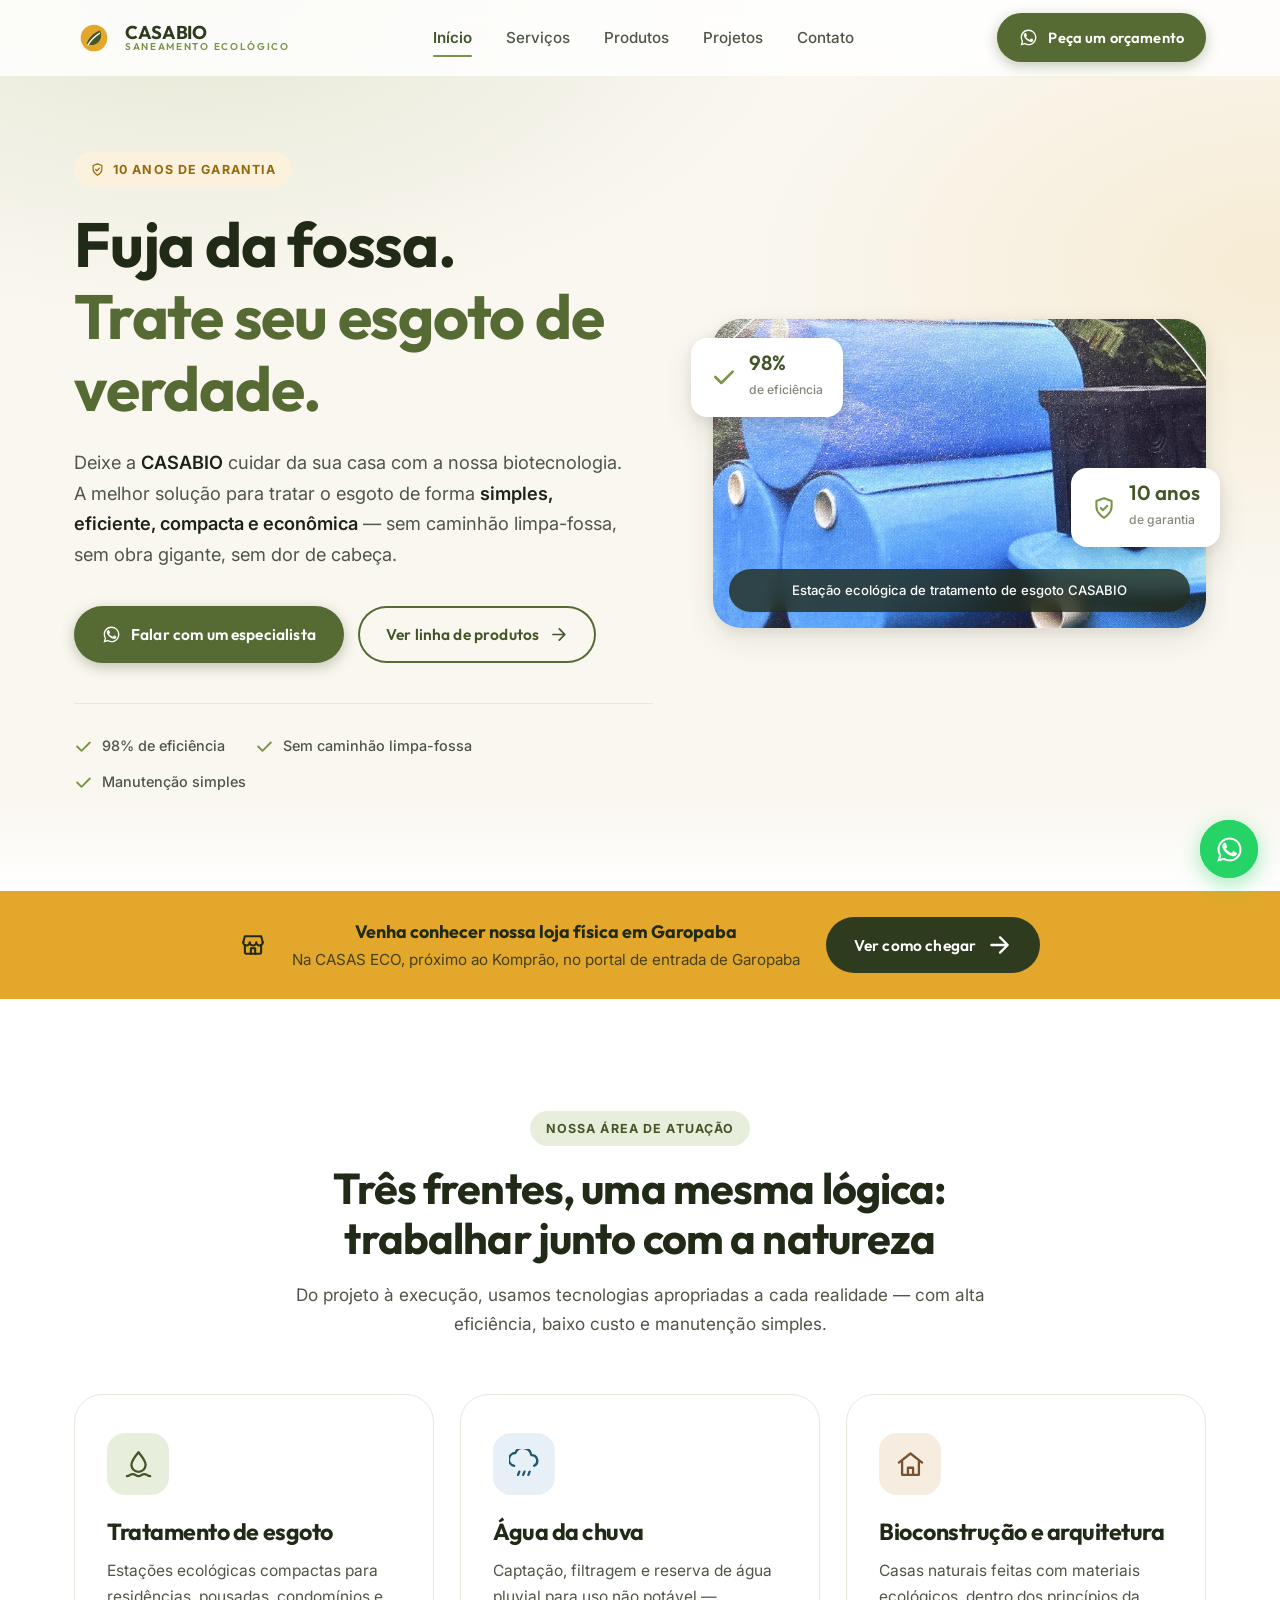
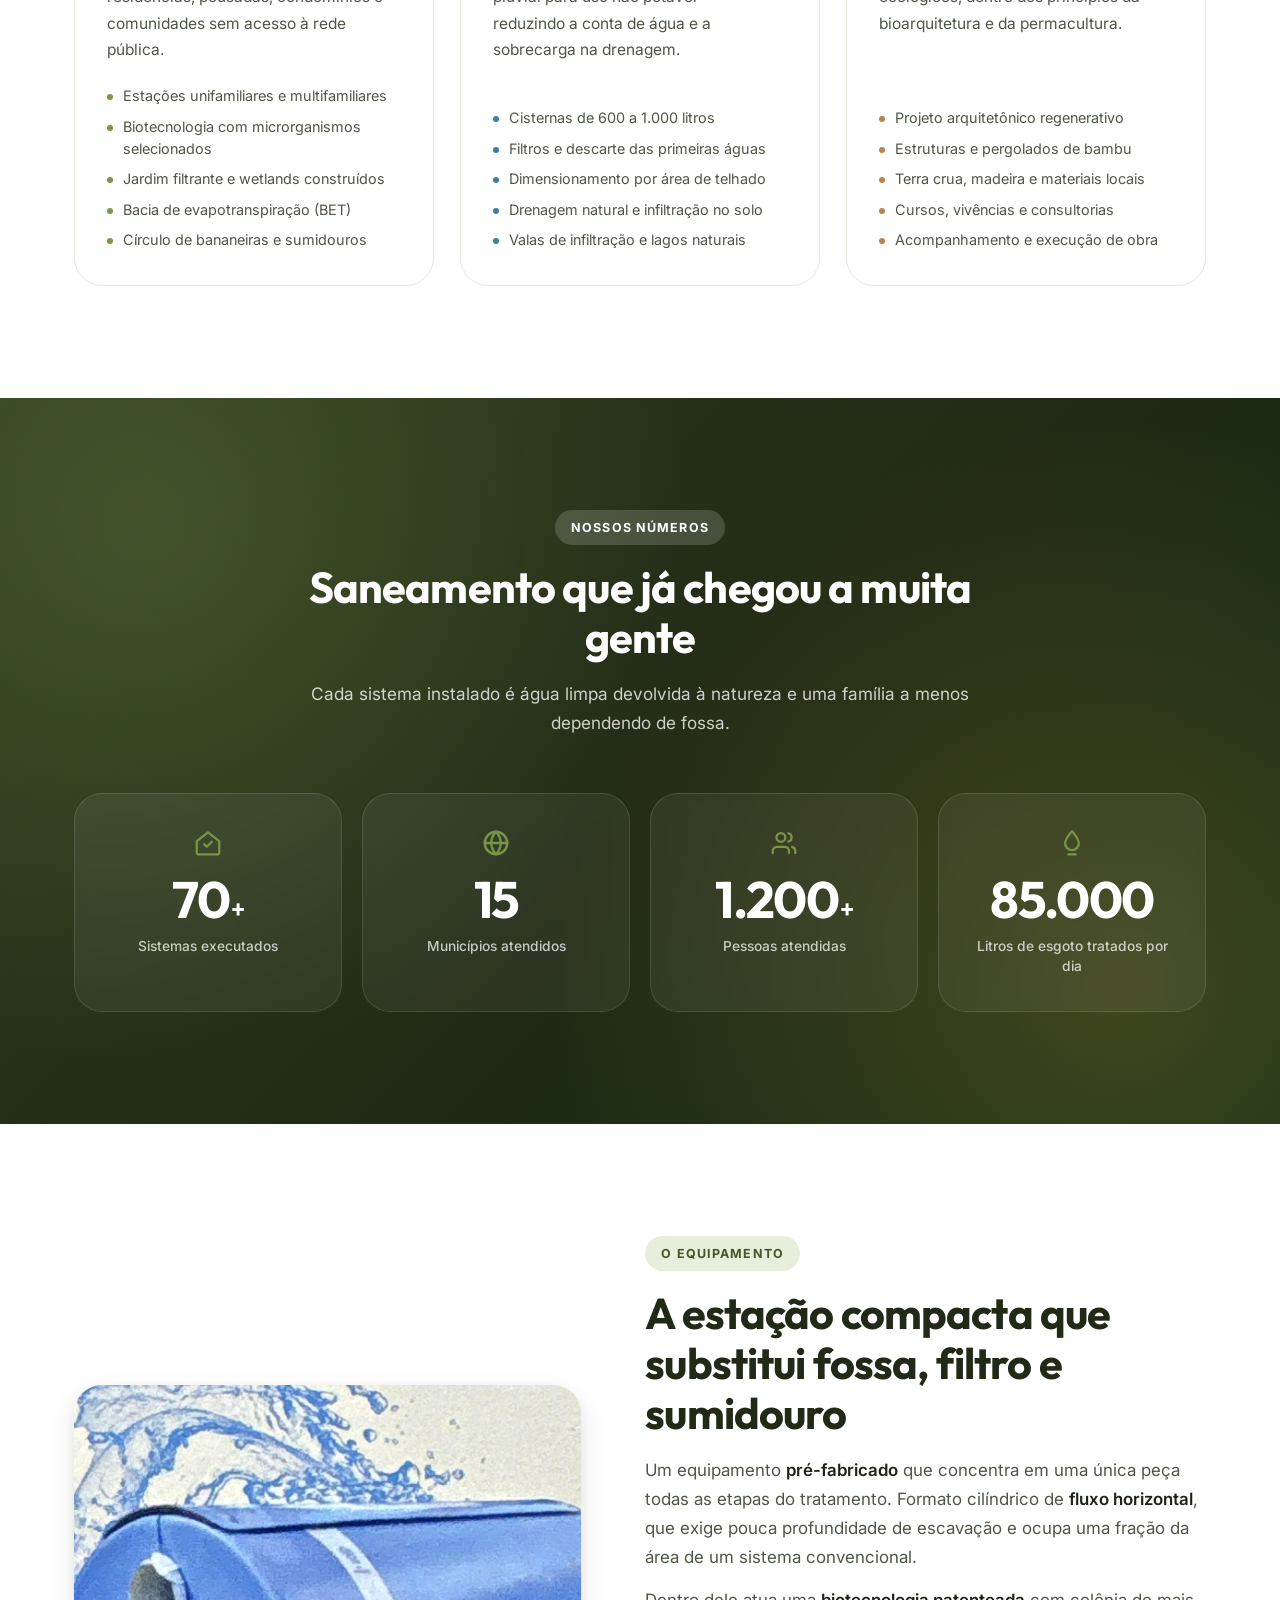
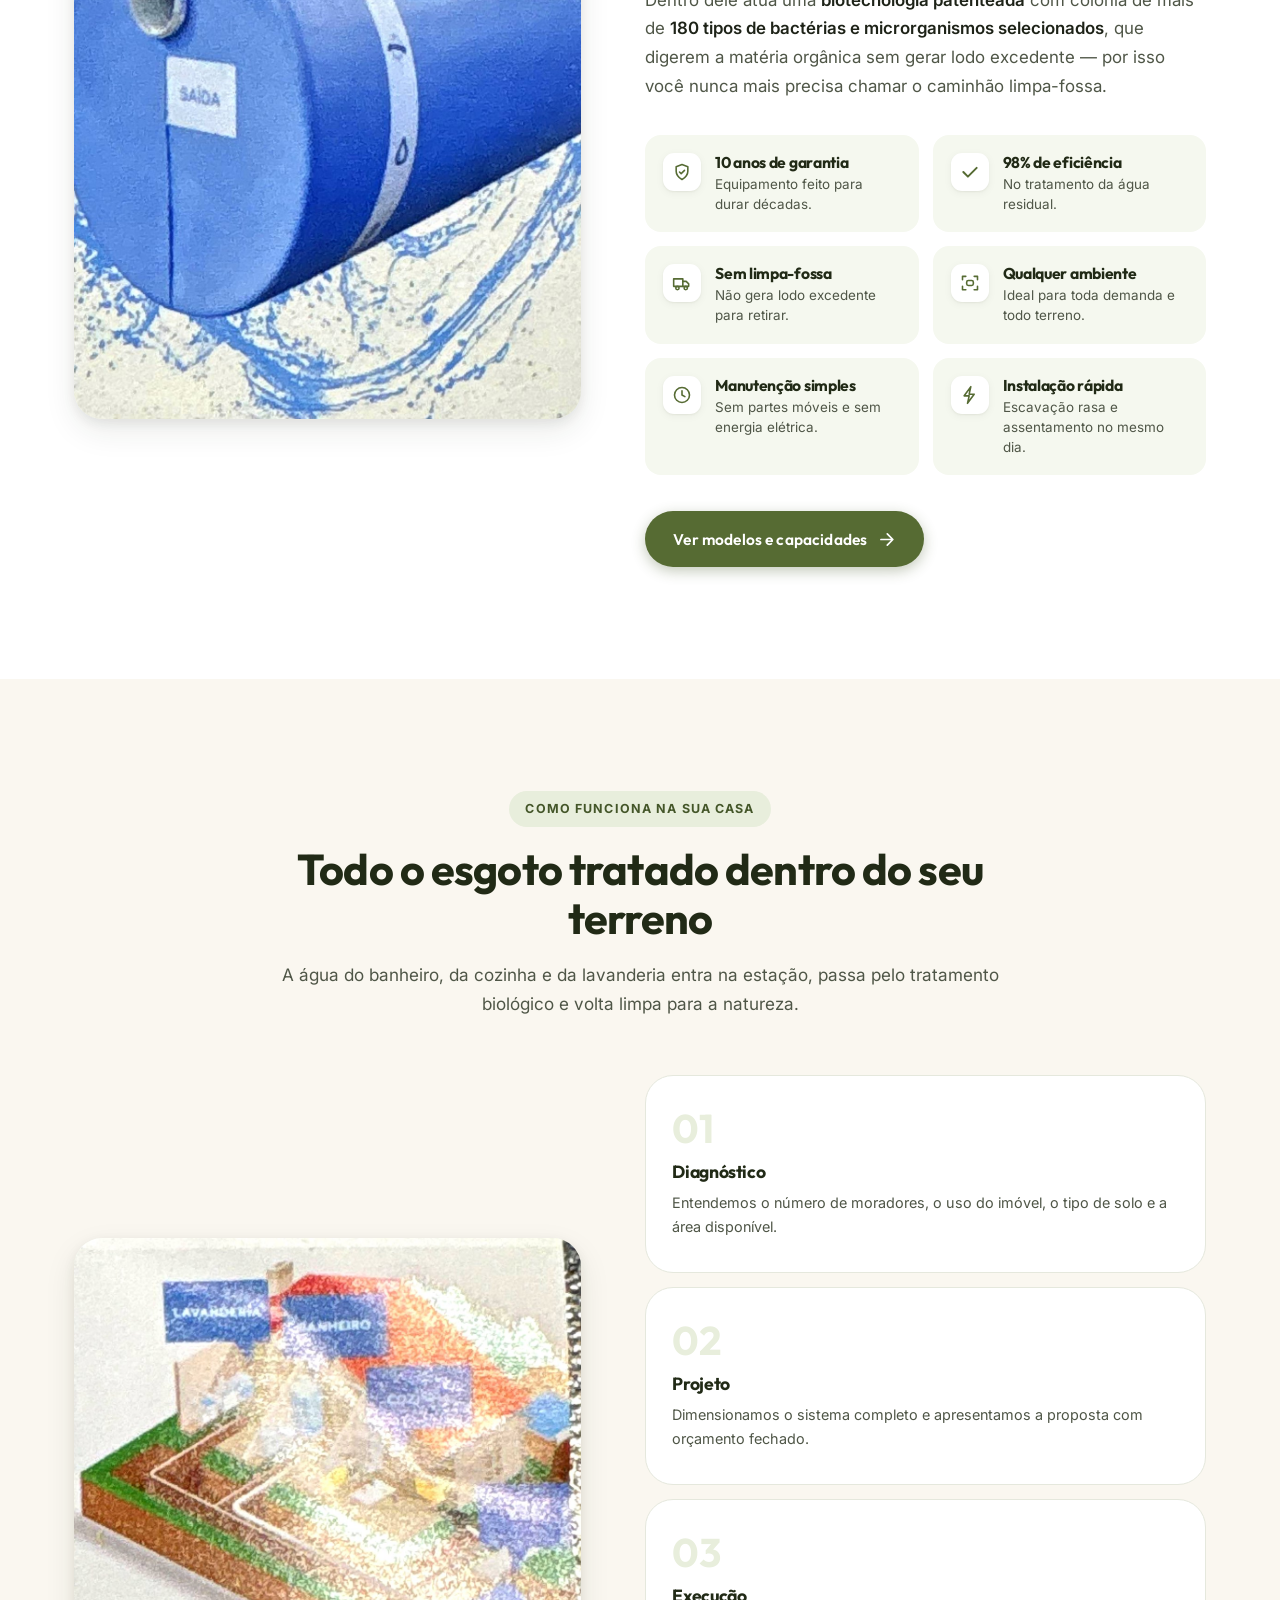
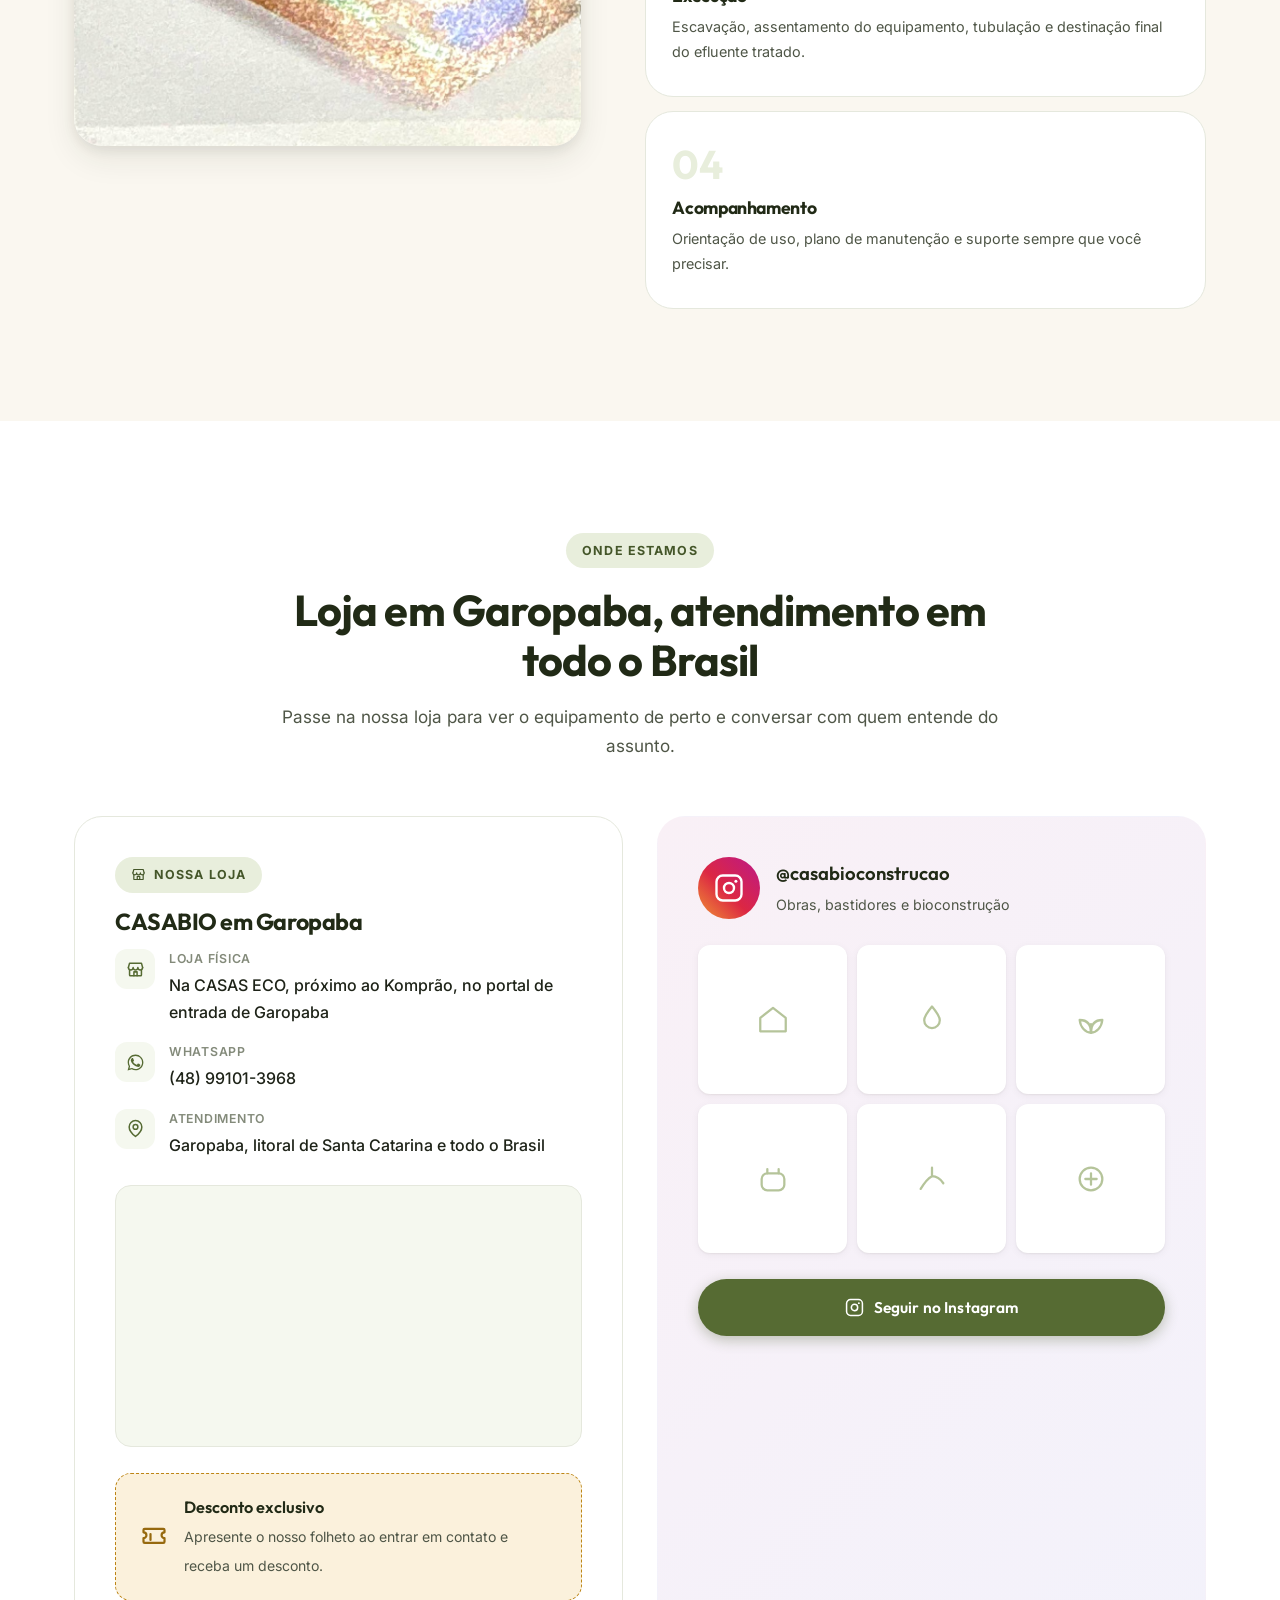
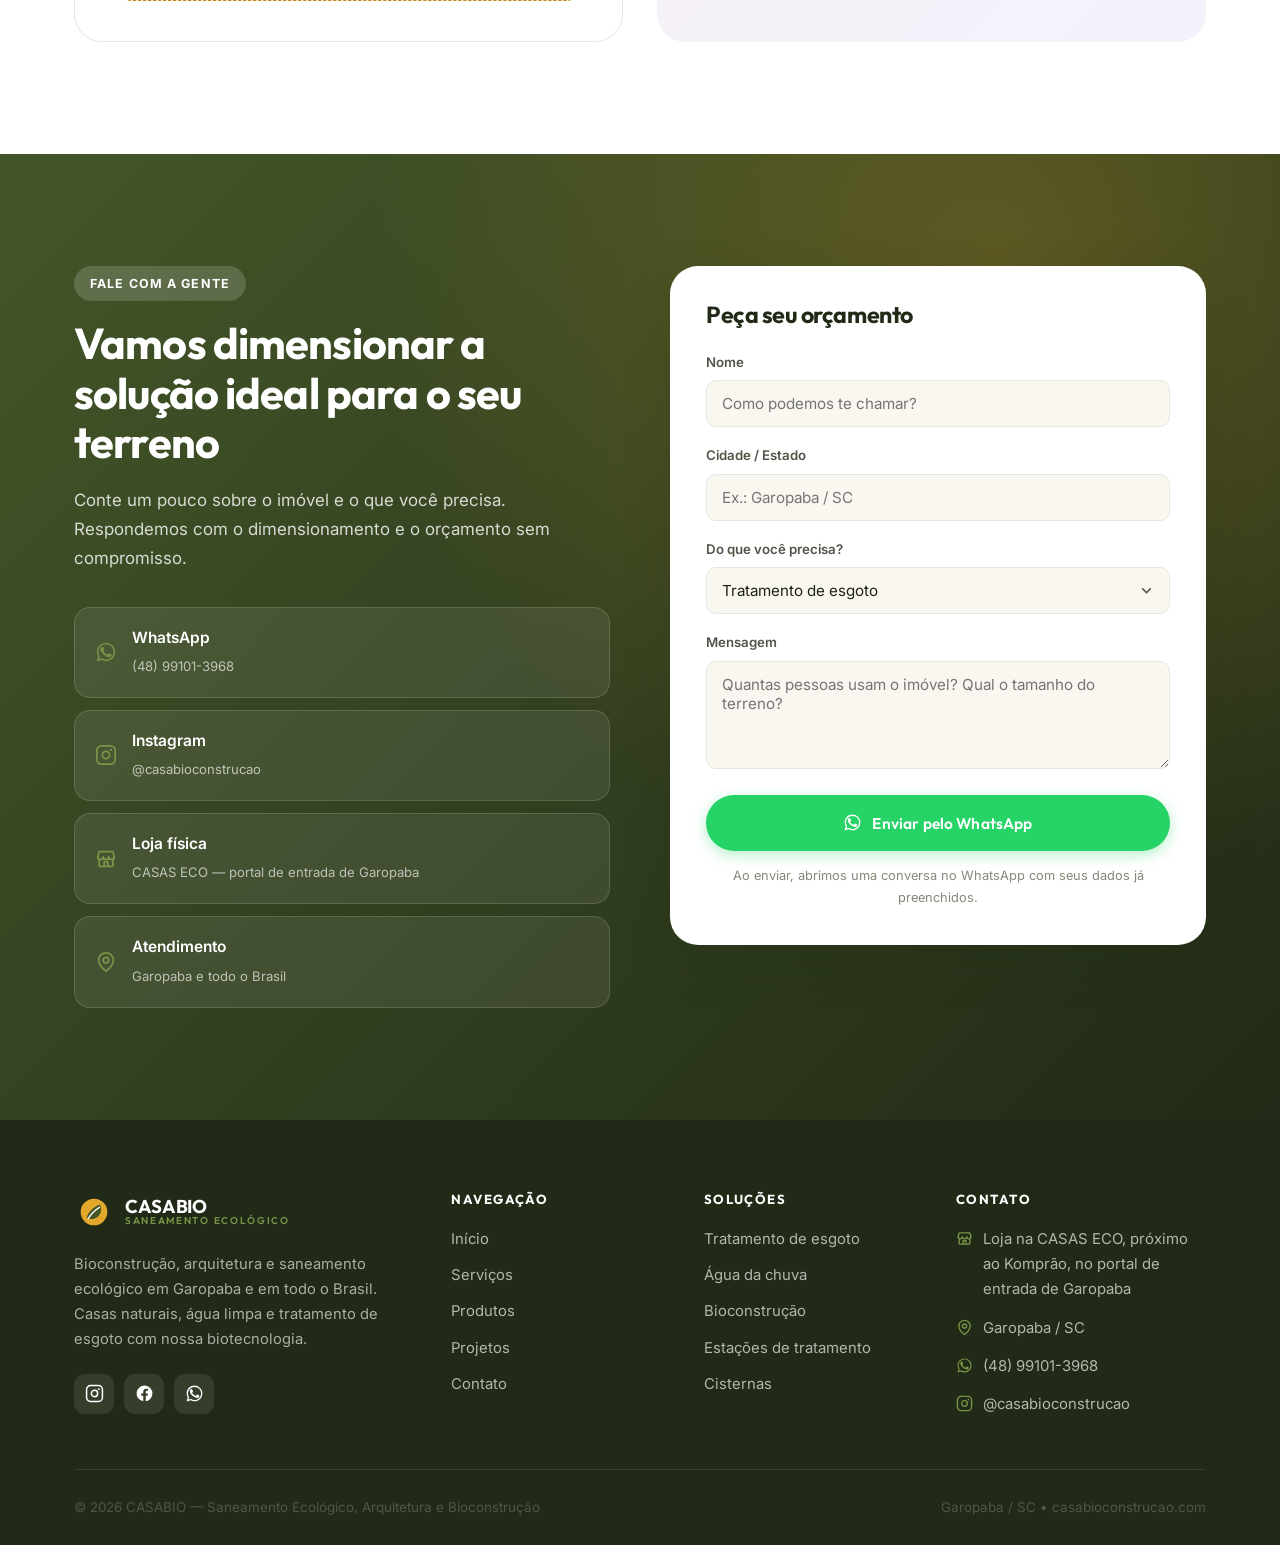
==== commit 9d3dfd37: "Refaz o site com a identidade da CASABIO Troca a marca de referência pela marca real: CASABIO — sane" ====
--- a/index.html
+++ b/index.html
@@ -3,15 +3,15 @@
 <head>
 <meta charset="utf-8">
 <meta name="viewport" content="width=device-width, initial-scale=1">
-<title>BioCasa Soluções Ecológicas — Tratamento de esgoto, água da chuva e bioconstrução</title>
-<meta name="description" content="Engenharia com Soluções baseadas na Natureza. Estações compactas de tratamento de esgoto BioETE®, cisternas de captação de água da chuva e bioconstrução. São Sebastião/SP, atendimento em todo o Brasil.">
-<meta name="theme-color" content="#1e5c37">
+<title>CASABIO — Saneamento ecológico, bioconstrução e arquitetura em Garopaba</title>
+<meta name="description" content="Fuja da fossa. Estações ecológicas de tratamento de esgoto com 98% de eficiência e 10 anos de garantia, cisternas de água da chuva e bioconstrução. Loja em Garopaba/SC, atendimento em todo o Brasil.">
+<meta name="theme-color" content="#445629">
 <meta property="og:type" content="website">
-<meta property="og:site_name" content="BioCasa Soluções Ecológicas">
-<meta property="og:title" content="BioCasa Soluções Ecológicas — Tratamento de esgoto, água da chuva e bioconstrução">
-<meta property="og:description" content="Engenharia com Soluções baseadas na Natureza. Estações compactas de tratamento de esgoto BioETE®, cisternas de captação de água da chuva e bioconstrução. São Sebastião/SP, atendimento em todo o Brasil.">
+<meta property="og:site_name" content="CASABIO">
+<meta property="og:title" content="CASABIO — Saneamento ecológico, bioconstrução e arquitetura em Garopaba">
+<meta property="og:description" content="Fuja da fossa. Estações ecológicas de tratamento de esgoto com 98% de eficiência e 10 anos de garantia, cisternas de água da chuva e bioconstrução. Loja em Garopaba/SC, atendimento em todo o Brasil.">
 <meta property="og:locale" content="pt_BR">
-<link rel="icon" href="data:image/svg+xml,%3Csvg xmlns='http://www.w3.org/2000/svg' viewBox='0 0 48 48'%3E%3Crect width='48' height='48' rx='13' fill='%231e5c37'/%3E%3Cpath d='M24 11 12 21v15a1.5 1.5 0 0 0 1.5 1.5h21A1.5 1.5 0 0 0 36 36V21L24 11Z' fill='%233f9c62'/%3E%3C/svg%3E">
+<link rel="icon" href="data:image/svg+xml,%3Csvg xmlns='http://www.w3.org/2000/svg' viewBox='0 0 48 48'%3E%3Ccircle cx='24' cy='24' r='22' fill='%23e3a82b'/%3E%3Cpath d='M33 12c3.6 6 2.7 14-2.5 19.2C25.3 36.4 17.3 37.3 11.3 33.7c1.4-4.7 4.2-9.1 8.2-13.1C23.5 16.6 27.9 13.8 33 12Z' fill='%23445629'/%3E%3C/svg%3E">
 <link rel="preconnect" href="https://fonts.googleapis.com">
 <link rel="preconnect" href="https://fonts.gstatic.com" crossorigin>
 <link href="https://fonts.googleapis.com/css2?family=Outfit:wght@500;600;700&family=Inter:wght@400;500;600&display=swap" rel="stylesheet">
@@ -20,11 +20,11 @@
 <body>
 <header class="topo">
   <div class="container topo__interno">
-    <a href="index.html" class="logo" aria-label="BioCasa Soluções Ecológicas — página inicial">
-      <svg class="logo__marca" viewBox="0 0 48 48" fill="none" aria-hidden="true"><rect width="48" height="48" rx="13" fill="#1e5c37"/><path d="M24 11 12 21v15a1.5 1.5 0 0 0 1.5 1.5h21A1.5 1.5 0 0 0 36 36V21L24 11Z" fill="#3f9c62"/><path d="M24 33c0-4.4 3.3-8 7.4-8 .3 3.1-.6 5.4-2.3 6.8-1.6 1.4-3.6 1.6-5.1 1.2Z" fill="#d8f0e2"/><path d="M24 33c0-4.4-3.3-8-7.4-8-.3 3.1.6 5.4 2.3 6.8 1.6 1.4 3.6 1.6 5.1 1.2Z" fill="#a9dcc0"/><path d="M24 37V29" stroke="#10331f" stroke-width="1.8" stroke-linecap="round"/></svg>
+    <a href="index.html" class="logo" aria-label="CASABIO — página inicial">
+      <svg class="logo__marca" viewBox="0 0 48 48" fill="none" aria-hidden="true"><circle cx="24" cy="24" r="16" fill="#e3a82b"/><path d="M31 15c2.6 4.4 2 10.2-1.8 14-3.8 3.8-9.6 4.4-14 1.8 1-3.4 3-6.6 5.9-9.5 2.9-2.9 6.1-4.9 9.9-6.3Z" fill="#445629"/><path d="M17 32c3.4-5.6 8-10.2 13.6-13.6" stroke="#f5f8ef" stroke-width="1.7" stroke-linecap="round"/></svg>
       <span class="logo__texto">
-        <span class="logo__nome">BioCasa</span>
-        <span class="logo__sub">Soluções Ecológicas</span>
+        <span class="logo__nome">CASABIO</span>
+        <span class="logo__sub">Saneamento Ecológico</span>
       </span>
     </a>
 
@@ -34,11 +34,11 @@
       <a href="produtos.html" class="">Produtos</a>
       <a href="projetos.html" class="">Projetos</a>
       <a href="contato.html" class="">Contato</a>
-      <a href="https://wa.me/5512996611636" class="btn btn--primario" target="_blank" rel="noopener"><svg viewBox="0 0 24 24" fill="currentColor" aria-hidden="true"><path d="M17.47 14.38c-.3-.15-1.75-.86-2.02-.96-.27-.1-.47-.15-.67.15-.2.3-.77.96-.94 1.16-.17.2-.35.22-.64.07-.3-.15-1.25-.46-2.38-1.47-.88-.78-1.47-1.75-1.65-2.05-.17-.3-.02-.46.13-.6.13-.14.3-.35.45-.52.15-.17.2-.3.3-.5.1-.2.05-.37-.02-.52-.08-.15-.67-1.6-.92-2.2-.24-.58-.49-.5-.67-.51h-.57c-.2 0-.52.07-.79.37-.27.3-1.04 1.01-1.04 2.47s1.06 2.86 1.21 3.06c.15.2 2.1 3.2 5.08 4.49.71.3 1.26.49 1.69.63.71.22 1.36.19 1.87.12.57-.09 1.75-.72 2-1.41.25-.69.25-1.28.17-1.41-.07-.13-.27-.2-.57-.35z"/><path d="M12.04 2C6.58 2 2.13 6.45 2.13 11.91c0 1.75.46 3.45 1.32 4.95L2 22l5.25-1.38a9.87 9.87 0 0 0 4.79 1.22h.01c5.46 0 9.91-4.45 9.91-9.91 0-2.65-1.03-5.14-2.9-7.01A9.82 9.82 0 0 0 12.04 2zm0 18.15c-1.48 0-2.93-.4-4.2-1.15l-.3-.18-3.12.82.83-3.04-.2-.31a8.2 8.2 0 0 1-1.26-4.38c0-4.54 3.7-8.24 8.25-8.24 2.2 0 4.27.86 5.83 2.42a8.19 8.19 0 0 1 2.41 5.83c0 4.54-3.7 8.23-8.24 8.23z"/></svg> Orçamento</a>
+      <a href="https://wa.me/5548991013968" class="btn btn--primario" target="_blank" rel="noopener"><svg viewBox="0 0 24 24" fill="currentColor" aria-hidden="true"><path d="M17.47 14.38c-.3-.15-1.75-.86-2.02-.96-.27-.1-.47-.15-.67.15-.2.3-.77.96-.94 1.16-.17.2-.35.22-.64.07-.3-.15-1.25-.46-2.38-1.47-.88-.78-1.47-1.75-1.65-2.05-.17-.3-.02-.46.13-.6.13-.14.3-.35.45-.52.15-.17.2-.3.3-.5.1-.2.05-.37-.02-.52-.08-.15-.67-1.6-.92-2.2-.24-.58-.49-.5-.67-.51h-.57c-.2 0-.52.07-.79.37-.27.3-1.04 1.01-1.04 2.47s1.06 2.86 1.21 3.06c.15.2 2.1 3.2 5.08 4.49.71.3 1.26.49 1.69.63.71.22 1.36.19 1.87.12.57-.09 1.75-.72 2-1.41.25-.69.25-1.28.17-1.41-.07-.13-.27-.2-.57-.35z"/><path d="M12.04 2C6.58 2 2.13 6.45 2.13 11.91c0 1.75.46 3.45 1.32 4.95L2 22l5.25-1.38a9.87 9.87 0 0 0 4.79 1.22h.01c5.46 0 9.91-4.45 9.91-9.91 0-2.65-1.03-5.14-2.9-7.01A9.82 9.82 0 0 0 12.04 2zm0 18.15c-1.48 0-2.93-.4-4.2-1.15l-.3-.18-3.12.82.83-3.04-.2-.31a8.2 8.2 0 0 1-1.26-4.38c0-4.54 3.7-8.24 8.25-8.24 2.2 0 4.27.86 5.83 2.42a8.19 8.19 0 0 1 2.41 5.83c0 4.54-3.7 8.23-8.24 8.23z"/></svg> Orçamento</a>
     </nav>
 
     <div class="topo__acoes">
-      <a href="https://wa.me/5512996611636" class="btn btn--primario" target="_blank" rel="noopener"><svg viewBox="0 0 24 24" fill="currentColor" aria-hidden="true"><path d="M17.47 14.38c-.3-.15-1.75-.86-2.02-.96-.27-.1-.47-.15-.67.15-.2.3-.77.96-.94 1.16-.17.2-.35.22-.64.07-.3-.15-1.25-.46-2.38-1.47-.88-.78-1.47-1.75-1.65-2.05-.17-.3-.02-.46.13-.6.13-.14.3-.35.45-.52.15-.17.2-.3.3-.5.1-.2.05-.37-.02-.52-.08-.15-.67-1.6-.92-2.2-.24-.58-.49-.5-.67-.51h-.57c-.2 0-.52.07-.79.37-.27.3-1.04 1.01-1.04 2.47s1.06 2.86 1.21 3.06c.15.2 2.1 3.2 5.08 4.49.71.3 1.26.49 1.69.63.71.22 1.36.19 1.87.12.57-.09 1.75-.72 2-1.41.25-.69.25-1.28.17-1.41-.07-.13-.27-.2-.57-.35z"/><path d="M12.04 2C6.58 2 2.13 6.45 2.13 11.91c0 1.75.46 3.45 1.32 4.95L2 22l5.25-1.38a9.87 9.87 0 0 0 4.79 1.22h.01c5.46 0 9.91-4.45 9.91-9.91 0-2.65-1.03-5.14-2.9-7.01A9.82 9.82 0 0 0 12.04 2zm0 18.15c-1.48 0-2.93-.4-4.2-1.15l-.3-.18-3.12.82.83-3.04-.2-.31a8.2 8.2 0 0 1-1.26-4.38c0-4.54 3.7-8.24 8.25-8.24 2.2 0 4.27.86 5.83 2.42a8.19 8.19 0 0 1 2.41 5.83c0 4.54-3.7 8.23-8.24 8.23z"/></svg> Peça um orçamento</a>
+      <a href="https://wa.me/5548991013968" class="btn btn--primario" target="_blank" rel="noopener"><svg viewBox="0 0 24 24" fill="currentColor" aria-hidden="true"><path d="M17.47 14.38c-.3-.15-1.75-.86-2.02-.96-.27-.1-.47-.15-.67.15-.2.3-.77.96-.94 1.16-.17.2-.35.22-.64.07-.3-.15-1.25-.46-2.38-1.47-.88-.78-1.47-1.75-1.65-2.05-.17-.3-.02-.46.13-.6.13-.14.3-.35.45-.52.15-.17.2-.3.3-.5.1-.2.05-.37-.02-.52-.08-.15-.67-1.6-.92-2.2-.24-.58-.49-.5-.67-.51h-.57c-.2 0-.52.07-.79.37-.27.3-1.04 1.01-1.04 2.47s1.06 2.86 1.21 3.06c.15.2 2.1 3.2 5.08 4.49.71.3 1.26.49 1.69.63.71.22 1.36.19 1.87.12.57-.09 1.75-.72 2-1.41.25-.69.25-1.28.17-1.41-.07-.13-.27-.2-.57-.35z"/><path d="M12.04 2C6.58 2 2.13 6.45 2.13 11.91c0 1.75.46 3.45 1.32 4.95L2 22l5.25-1.38a9.87 9.87 0 0 0 4.79 1.22h.01c5.46 0 9.91-4.45 9.91-9.91 0-2.65-1.03-5.14-2.9-7.01A9.82 9.82 0 0 0 12.04 2zm0 18.15c-1.48 0-2.93-.4-4.2-1.15l-.3-.18-3.12.82.83-3.04-.2-.31a8.2 8.2 0 0 1-1.26-4.38c0-4.54 3.7-8.24 8.25-8.24 2.2 0 4.27.86 5.83 2.42a8.19 8.19 0 0 1 2.41 5.83c0 4.54-3.7 8.23-8.24 8.23z"/></svg> Peça um orçamento</a>
       <button class="menu-btn" type="button" aria-label="Abrir menu" aria-expanded="false" aria-controls="nav-principal"><span></span></button>
     </div>
   </div>
@@ -49,102 +49,52 @@
 <section class="hero">
   <div class="container hero__grade">
     <div>
-      <span class="selo"><svg viewBox="0 0 24 24" fill="none" stroke="currentColor" stroke-width="2.4" stroke-linecap="round" stroke-linejoin="round" aria-hidden="true"><path d="m4 12 5.5 5.5L20 7"/></svg> Tecnologia BioETE®</span>
-      <h1 class="hero__titulo">Saneamento ecológico que cabe<br><span class="texto-verde">no seu terreno</span></h1>
+      <span class="selo selo--dourado"><svg viewBox="0 0 24 24" fill="none" stroke="currentColor" stroke-width="1.9" stroke-linecap="round" stroke-linejoin="round" aria-hidden="true"><path d="M12 21s7-4.2 7-10V5.6L12 3 5 5.6V11c0 5.8 7 10 7 10Z"/><path d="m9 12 2 2 4-4"/></svg> 10 anos de garantia</span>
+      <h1 class="hero__titulo">Fuja da fossa.<br><span class="texto-verde">Trate seu esgoto de verdade.</span></h1>
       <p class="hero__texto">
-        A <strong>BioCasa</strong> projeta e executa sistemas descentralizados de tratamento de esgoto,
-        captação de água da chuva e bioconstrução — com alta eficiência, baixo custo e
-        manutenção praticamente zero, para imóveis e comunidades sem rede pública.
+        Deixe a <strong>CASABIO</strong> cuidar da sua casa com a nossa biotecnologia.
+        A melhor solução para tratar o esgoto de forma <strong>simples, eficiente,
+        compacta e econômica</strong> — sem caminhão limpa-fossa, sem obra gigante,
+        sem dor de cabeça.
       </p>
       <div class="hero__acoes">
-        <a href="https://wa.me/5512996611636" class="btn btn--primario" target="_blank" rel="noopener"><svg viewBox="0 0 24 24" fill="currentColor" aria-hidden="true"><path d="M17.47 14.38c-.3-.15-1.75-.86-2.02-.96-.27-.1-.47-.15-.67.15-.2.3-.77.96-.94 1.16-.17.2-.35.22-.64.07-.3-.15-1.25-.46-2.38-1.47-.88-.78-1.47-1.75-1.65-2.05-.17-.3-.02-.46.13-.6.13-.14.3-.35.45-.52.15-.17.2-.3.3-.5.1-.2.05-.37-.02-.52-.08-.15-.67-1.6-.92-2.2-.24-.58-.49-.5-.67-.51h-.57c-.2 0-.52.07-.79.37-.27.3-1.04 1.01-1.04 2.47s1.06 2.86 1.21 3.06c.15.2 2.1 3.2 5.08 4.49.71.3 1.26.49 1.69.63.71.22 1.36.19 1.87.12.57-.09 1.75-.72 2-1.41.25-.69.25-1.28.17-1.41-.07-.13-.27-.2-.57-.35z"/><path d="M12.04 2C6.58 2 2.13 6.45 2.13 11.91c0 1.75.46 3.45 1.32 4.95L2 22l5.25-1.38a9.87 9.87 0 0 0 4.79 1.22h.01c5.46 0 9.91-4.45 9.91-9.91 0-2.65-1.03-5.14-2.9-7.01A9.82 9.82 0 0 0 12.04 2zm0 18.15c-1.48 0-2.93-.4-4.2-1.15l-.3-.18-3.12.82.83-3.04-.2-.31a8.2 8.2 0 0 1-1.26-4.38c0-4.54 3.7-8.24 8.25-8.24 2.2 0 4.27.86 5.83 2.42a8.19 8.19 0 0 1 2.41 5.83c0 4.54-3.7 8.23-8.24 8.23z"/></svg> Falar com um especialista</a>
+        <a href="https://wa.me/5548991013968" class="btn btn--primario" target="_blank" rel="noopener"><svg viewBox="0 0 24 24" fill="currentColor" aria-hidden="true"><path d="M17.47 14.38c-.3-.15-1.75-.86-2.02-.96-.27-.1-.47-.15-.67.15-.2.3-.77.96-.94 1.16-.17.2-.35.22-.64.07-.3-.15-1.25-.46-2.38-1.47-.88-.78-1.47-1.75-1.65-2.05-.17-.3-.02-.46.13-.6.13-.14.3-.35.45-.52.15-.17.2-.3.3-.5.1-.2.05-.37-.02-.52-.08-.15-.67-1.6-.92-2.2-.24-.58-.49-.5-.67-.51h-.57c-.2 0-.52.07-.79.37-.27.3-1.04 1.01-1.04 2.47s1.06 2.86 1.21 3.06c.15.2 2.1 3.2 5.08 4.49.71.3 1.26.49 1.69.63.71.22 1.36.19 1.87.12.57-.09 1.75-.72 2-1.41.25-.69.25-1.28.17-1.41-.07-.13-.27-.2-.57-.35z"/><path d="M12.04 2C6.58 2 2.13 6.45 2.13 11.91c0 1.75.46 3.45 1.32 4.95L2 22l5.25-1.38a9.87 9.87 0 0 0 4.79 1.22h.01c5.46 0 9.91-4.45 9.91-9.91 0-2.65-1.03-5.14-2.9-7.01A9.82 9.82 0 0 0 12.04 2zm0 18.15c-1.48 0-2.93-.4-4.2-1.15l-.3-.18-3.12.82.83-3.04-.2-.31a8.2 8.2 0 0 1-1.26-4.38c0-4.54 3.7-8.24 8.25-8.24 2.2 0 4.27.86 5.83 2.42a8.19 8.19 0 0 1 2.41 5.83c0 4.54-3.7 8.23-8.24 8.23z"/></svg> Falar com um especialista</a>
         <a href="produtos.html" class="btn btn--secundario">Ver linha de produtos <svg viewBox="0 0 24 24" fill="none" stroke="currentColor" stroke-width="2.2" stroke-linecap="round" stroke-linejoin="round" aria-hidden="true"><path d="M5 12h14m-6-7 7 7-7 7"/></svg></a>
       </div>
       <div class="hero__provas">
-        <span class="hero__prova"><svg viewBox="0 0 24 24" fill="none" stroke="currentColor" stroke-width="2.4" stroke-linecap="round" stroke-linejoin="round" aria-hidden="true"><path d="m4 12 5.5 5.5L20 7"/></svg> Mais de 90% de eficiência</span>
-        <span class="hero__prova"><svg viewBox="0 0 24 24" fill="none" stroke="currentColor" stroke-width="2.4" stroke-linecap="round" stroke-linejoin="round" aria-hidden="true"><path d="m4 12 5.5 5.5L20 7"/></svg> Sem geração de lodo excedente</span>
-        <span class="hero__prova"><svg viewBox="0 0 24 24" fill="none" stroke="currentColor" stroke-width="2.4" stroke-linecap="round" stroke-linejoin="round" aria-hidden="true"><path d="m4 12 5.5 5.5L20 7"/></svg> Instalação rápida</span>
-      </div>
-    </div>
-
-    <div class="hero__arte">
-      <svg viewBox="0 0 520 460" role="img" aria-label="Ilustração de uma casa com sistema ecológico de tratamento de esgoto e captação de água da chuva">
-        <defs>
-          <linearGradient id="ceu" x1="0" y1="0" x2="0" y2="1">
-            <stop offset="0" stop-color="#e7f4ec"/><stop offset="1" stop-color="#f7f3ea"/>
-          </linearGradient>
-          <linearGradient id="solo" x1="0" y1="0" x2="0" y2="1">
-            <stop offset="0" stop-color="#c9a882"/><stop offset="1" stop-color="#a8825c"/>
-          </linearGradient>
-          <linearGradient id="agua" x1="0" y1="0" x2="1" y2="1">
-            <stop offset="0" stop-color="#4fbdd8"/><stop offset="1" stop-color="#1b93af"/>
-          </linearGradient>
-          <linearGradient id="tanque" x1="0" y1="0" x2="0" y2="1">
-            <stop offset="0" stop-color="#3f9c62"/><stop offset="1" stop-color="#1e5c37"/>
-          </linearGradient>
-        </defs>
-
-        <rect width="520" height="460" rx="30" fill="url(#ceu)"/>
-        <circle cx="428" cy="76" r="34" fill="#ffd98a"/>
-
-        <!-- chuva -->
-        <g stroke="#8fd0e2" stroke-width="3.4" stroke-linecap="round" opacity=".75">
-          <path d="M96 54v26"/><path d="M132 40v22"/><path d="M168 62v24"/><path d="M116 92v18"/><path d="M154 100v16"/>
-        </g>
-
-        <!-- solo -->
-        <path d="M0 300h520v130a30 30 0 0 1-30 30H30a30 30 0 0 1-30-30V300Z" fill="url(#solo)"/>
-        <path d="M0 300h520v16H0z" fill="#7ba05b"/>
-
-        <!-- casa -->
-        <path d="M150 300V186l90-64 90 64v114H150Z" fill="#fff"/>
-        <path d="M240 108 128 188l12 17 100-71 100 71 12-17-112-80Z" fill="#1e5c37"/>
-        <rect x="188" y="216" width="46" height="42" rx="5" fill="#cfe9f1"/>
-        <rect x="256" y="216" width="46" height="42" rx="5" fill="#cfe9f1"/>
-        <rect x="216" y="268" width="48" height="32" rx="4" fill="#b9834e"/>
-
-        <!-- calha + tubo para cisterna -->
-        <path d="M336 196h34v96" stroke="#1b93af" stroke-width="7" fill="none" stroke-linecap="round"/>
-
-        <!-- cisterna -->
-        <rect x="352" y="286" width="74" height="86" rx="12" fill="url(#agua)"/>
-        <rect x="352" y="286" width="74" height="86" rx="12" fill="none" stroke="#0f5f73" stroke-width="3"/>
-        <path d="M358 326h62v40a6 6 0 0 1-6 6h-50a6 6 0 0 1-6-6v-40Z" fill="#0f5f73" opacity=".35"/>
-        <text x="389" y="316" font-family="Outfit, sans-serif" font-size="15" font-weight="700" fill="#fff" text-anchor="middle">H₂O</text>
-
-        <!-- tubulação de esgoto -->
-        <path d="M180 300v34h-58" stroke="#7d8c85" stroke-width="8" fill="none" stroke-linecap="round"/>
-
-        <!-- BioETE enterrado -->
-        <rect x="34" y="316" width="92" height="52" rx="26" fill="url(#tanque)"/>
-        <ellipse cx="34" cy="342" rx="10" ry="26" fill="#16472a"/>
-        <rect x="52" y="296" width="16" height="24" rx="5" fill="#2a7a49"/>
-        <rect x="94" y="296" width="16" height="24" rx="5" fill="#2a7a49"/>
-        <g stroke="#a9dcc0" stroke-width="2.6" stroke-linecap="round" opacity=".8">
-          <path d="M50 342h60"/><circle cx="62" cy="332" r="3"/><circle cx="80" cy="350" r="3"/><circle cx="98" cy="334" r="3"/>
-        </g>
-
-        <!-- jardim filtrante -->
-        <g>
-          <ellipse cx="240" cy="392" rx="70" ry="22" fill="#7ba05b"/>
-          <path d="M212 392c0-16 6-28 10-34m18 34c0-20 8-32 14-40m18 40c0-14 6-24 10-30" stroke="#2a7a49" stroke-width="4.5" fill="none" stroke-linecap="round"/>
-        </g>
-
-        <!-- árvore -->
-        <path d="M470 372v-34" stroke="#7a5230" stroke-width="7" stroke-linecap="round"/>
-        <circle cx="470" cy="322" r="27" fill="#3f9c62"/>
-        <circle cx="452" cy="336" r="17" fill="#2a7a49"/>
-      </svg>
+        <span class="hero__prova"><svg viewBox="0 0 24 24" fill="none" stroke="currentColor" stroke-width="2.4" stroke-linecap="round" stroke-linejoin="round" aria-hidden="true"><path d="m4 12 5.5 5.5L20 7"/></svg> 98% de eficiência</span>
+        <span class="hero__prova"><svg viewBox="0 0 24 24" fill="none" stroke="currentColor" stroke-width="2.4" stroke-linecap="round" stroke-linejoin="round" aria-hidden="true"><path d="m4 12 5.5 5.5L20 7"/></svg> Sem caminhão limpa-fossa</span>
+        <span class="hero__prova"><svg viewBox="0 0 24 24" fill="none" stroke="currentColor" stroke-width="2.4" stroke-linecap="round" stroke-linejoin="round" aria-hidden="true"><path d="m4 12 5.5 5.5L20 7"/></svg> Manutenção simples</span>
+      </div>
+    </div>
+
+    <div class="hero__foto">
+      <div class="foto">
+        <img src="assets/img/estacao-instalada.jpg"
+             alt="Estações ecológicas de tratamento de esgoto CASABIO instaladas em um jardim, com caixa de inspeção e tubulação"
+             width="1500" height="857">
+        <p class="foto__legenda">Estação ecológica de tratamento de esgoto CASABIO</p>
+      </div>
 
       <div class="hero__flutuante hero__flutuante--a">
         <svg viewBox="0 0 24 24" fill="none" stroke="currentColor" stroke-width="2.4" stroke-linecap="round" stroke-linejoin="round" aria-hidden="true"><path d="m4 12 5.5 5.5L20 7"/></svg>
-        <div><strong>+90%</strong><span>de eficiência</span></div>
+        <div><strong>98%</strong><span>de eficiência</span></div>
       </div>
       <div class="hero__flutuante hero__flutuante--b">
-        <svg viewBox="0 0 24 24" fill="none" stroke="currentColor" stroke-width="1.9" stroke-linecap="round" stroke-linejoin="round" aria-hidden="true"><circle cx="12" cy="12" r="9"/><path d="M12 7v5l3.5 2"/></svg>
-        <div><strong>1 dia</strong><span>de instalação</span></div>
-      </div>
-    </div>
+        <svg viewBox="0 0 24 24" fill="none" stroke="currentColor" stroke-width="1.9" stroke-linecap="round" stroke-linejoin="round" aria-hidden="true"><path d="M12 21s7-4.2 7-10V5.6L12 3 5 5.6V11c0 5.8 7 10 7 10Z"/><path d="m9 12 2 2 4-4"/></svg>
+        <div><strong>10 anos</strong><span>de garantia</span></div>
+      </div>
+    </div>
+  </div>
+</section>
+<section class="faixa-loja">
+  <div class="container faixa-loja__interno">
+    <svg viewBox="0 0 24 24" fill="none" stroke="currentColor" stroke-width="1.9" stroke-linecap="round" stroke-linejoin="round" aria-hidden="true"><path d="M3 9.5 4.5 4h15L21 9.5"/><path d="M3 9.5a3 3 0 0 0 6 0 3 3 0 0 0 6 0 3 3 0 0 0 6 0"/><path d="M4.5 12v7a1 1 0 0 0 1 1h13a1 1 0 0 0 1-1v-7"/><path d="M10 20v-5h4v5"/></svg>
+    <div>
+      <strong>Venha conhecer nossa loja física em Garopaba</strong>
+      <p>Na CASAS ECO, próximo ao Komprão, no portal de entrada de Garopaba</p>
+    </div>
+    <a href="contato.html" class="btn">Ver como chegar <svg viewBox="0 0 24 24" fill="none" stroke="currentColor" stroke-width="2.2" stroke-linecap="round" stroke-linejoin="round" aria-hidden="true"><path d="M5 12h14m-6-7 7 7-7 7"/></svg></a>
   </div>
 </section>
 
@@ -154,7 +104,7 @@
     <div class="cabecalho-secao centro revelar">
       <span class="selo">Nossa área de atuação</span>
       <h2>Três frentes, uma mesma lógica: trabalhar junto com a natureza</h2>
-      <p>Do projeto à execução, usamos tecnologias apropriadas a cada realidade e contexto socioambiental — com alta eficiência, baixo custo e baixa manutenção.</p>
+      <p>Do projeto à execução, usamos tecnologias apropriadas a cada realidade — com alta eficiência, baixo custo e manutenção simples.</p>
     </div>
 
     <div class="areas">
@@ -163,10 +113,10 @@
           <svg viewBox="0 0 24 24" fill="none" stroke="currentColor" stroke-width="1.8" stroke-linecap="round" stroke-linejoin="round"><path d="M12 2.5c3.5 4.2 5.5 7.1 5.5 9.7A5.5 5.5 0 0 1 12 17.7a5.5 5.5 0 0 1-5.5-5.5c0-2.6 2-5.5 5.5-9.7Z"/><path d="M3 21c2.2 0 2.2-1.6 4.5-1.6S9.7 21 12 21s2.2-1.6 4.5-1.6S18.8 21 21 21"/></svg>
         </div>
         <h3>Tratamento de esgoto</h3>
-        <p>Sistemas descentralizados para residências, pousadas, condomínios e comunidades isoladas sem acesso à rede pública.</p>
+        <p>Estações ecológicas compactas para residências, pousadas, condomínios e comunidades sem acesso à rede pública.</p>
         <ul class="area__lista">
-          <li>Estações compactas BioETE®</li>
-          <li>Fossa séptica, filtro e biodigestor</li>
+          <li>Estações unifamiliares e multifamiliares</li>
+          <li>Biotecnologia com microrganismos selecionados</li>
           <li>Jardim filtrante e wetlands construídos</li>
           <li>Bacia de evapotranspiração (BET)</li>
           <li>Círculo de bananeiras e sumidouros</li>
@@ -178,7 +128,7 @@
           <svg viewBox="0 0 24 24" fill="none" stroke="currentColor" stroke-width="1.8" stroke-linecap="round" stroke-linejoin="round"><path d="M4 13a5 5 0 0 1 .9-9.9 6.5 6.5 0 0 1 12.4 1.6A4.4 4.4 0 0 1 19.5 13"/><path d="M8 17.5 7 20m5-2.5L11 20m5-2.5L15 20"/></svg>
         </div>
         <h3>Água da chuva</h3>
-        <p>Captação, filtragem e reserva de água pluvial para uso não potável — reduzindo conta de água e sobrecarga na drenagem.</p>
+        <p>Captação, filtragem e reserva de água pluvial para uso não potável — reduzindo a conta de água e a sobrecarga na drenagem.</p>
         <ul class="area__lista">
           <li>Cisternas de 600 a 1.000 litros</li>
           <li>Filtros e descarte das primeiras águas</li>
@@ -192,14 +142,14 @@
         <div class="area__icone">
           <svg viewBox="0 0 24 24" fill="none" stroke="currentColor" stroke-width="1.8" stroke-linecap="round" stroke-linejoin="round"><path d="M3 10.5 12 3.5l9 7"/><path d="M5.5 9.5V20h13V9.5"/><path d="M10 20v-5.5h4V20"/></svg>
         </div>
-        <h3>Bioconstrução</h3>
-        <p>Projeto e obra com materiais naturais e de baixo impacto — bambu, terra, madeira de manejo e técnicas tradicionais.</p>
+        <h3>Bioconstrução e arquitetura</h3>
+        <p>Casas naturais feitas com materiais ecológicos, dentro dos princípios da bioarquitetura e da permacultura.</p>
         <ul class="area__lista">
-          <li>Chalés e casas ecológicas</li>
+          <li>Projeto arquitetônico regenerativo</li>
           <li>Estruturas e pergolados de bambu</li>
-          <li>Permacultura e paisagismo produtivo</li>
-          <li>Consultoria e projeto executivo</li>
-          <li>Acompanhamento e vivências de obra</li>
+          <li>Terra crua, madeira e materiais locais</li>
+          <li>Cursos, vivências e consultorias</li>
+          <li>Acompanhamento e execução de obra</li>
         </ul>
       </article>
     </div>
@@ -208,15 +158,15 @@
 
 <!-- ================= NÚMEROS ================= -->
 <!--
-  ATENÇÃO: os valores abaixo estão no atributo data-contador de cada número.
-  Para atualizar, altere apenas o número dentro de data-contador="...".
+  ATENÇÃO: para atualizar um número, altere o valor dentro de data-contador="..."
+  E o texto que aparece dentro do <span> (é o que aparece se o JS estiver desligado).
 -->
 <section class="secao numeros" id="numeros">
   <div class="container">
     <div class="cabecalho-secao centro revelar">
       <span class="selo selo--claro">Nossos números</span>
       <h2>Saneamento que já chegou a muita gente</h2>
-      <p>Desde 2019 levando soluções ecológicas de saneamento e construção para o litoral norte de São Paulo e para o Brasil.</p>
+      <p>Cada sistema instalado é água limpa devolvida à natureza e uma família a menos dependendo de fossa.</p>
     </div>
 
     <div class="numeros__grade">
@@ -227,7 +177,7 @@
       </div>
 
       <div class="numero revelar" data-atraso="100">
-        <div class="numero__icone"><svg viewBox="0 0 24 24" fill="none" stroke="currentColor" stroke-width="1.8" stroke-linecap="round" stroke-linejoin="round"><circle cx="12" cy="12" r="9"/><path d="M3 12h18M12 3c2.5 2.7 3.8 5.7 3.8 9S14.5 18.3 12 21c-2.5-2.7-3.8-5.7-3.8-9S9.5 5.7 12 3Z"/></svg></div>
+        <div class="numero__icone"><svg viewBox="0 0 24 24" fill="none" stroke="currentColor" stroke-width="1.9" stroke-linecap="round" stroke-linejoin="round" aria-hidden="true"><circle cx="12" cy="12" r="9"/><path d="M3 12h18M12 3c2.5 2.7 3.8 5.7 3.8 9S14.5 18.3 12 21c-2.5-2.7-3.8-5.7-3.8-9S9.5 5.7 12 3Z"/></svg></div>
         <div class="numero__valor"><span data-contador="15">15</span></div>
         <p class="numero__rotulo">Municípios atendidos</p>
       </div>
@@ -251,98 +201,54 @@
 <section class="secao equipamento" id="equipamento">
   <div class="container equipamento__grade">
     <div class="equipamento__arte revelar">
-      <svg viewBox="0 0 460 400" role="img" aria-label="Corte esquemático da estação compacta de tratamento de esgoto BioETE">
-        <defs>
-          <linearGradient id="corpo" x1="0" y1="0" x2="0" y2="1">
-            <stop offset="0" stop-color="#4bad70"/><stop offset="1" stop-color="#1e5c37"/>
-          </linearGradient>
-          <linearGradient id="liquido" x1="0" y1="0" x2="1" y2="0">
-            <stop offset="0" stop-color="#8a6a3f"/><stop offset=".5" stop-color="#b9a26a"/><stop offset="1" stop-color="#7fc9a4"/>
-          </linearGradient>
-        </defs>
-
-        <rect width="460" height="400" rx="28" fill="#f2f9f5"/>
-
-        <!-- solo -->
-        <path d="M0 120h460v252a28 28 0 0 1-28 28H28a28 28 0 0 1-28-28V120Z" fill="#efe3d2"/>
-        <path d="M0 120h460v10H0z" fill="#7ba05b"/>
-
-        <!-- corpo cilíndrico -->
-        <rect x="66" y="176" width="300" height="150" rx="75" fill="url(#corpo)"/>
-        <rect x="86" y="196" width="260" height="110" rx="55" fill="#fff" opacity=".92"/>
-        <path d="M96 262h240v20a24 24 0 0 1-24 24H120a24 24 0 0 1-24-24v-20Z" fill="url(#liquido)" opacity=".85"/>
-        <path d="M86 251c0-30.4 24.6-55 55-55h150c30.4 0 55 24.6 55 55" fill="none" stroke="#e3f2e9" stroke-width="0"/>
-
-        <!-- câmaras -->
-        <path d="M166 200v104M256 200v104" stroke="#1e5c37" stroke-width="4" stroke-dasharray="7 7" opacity=".55"/>
-
-        <!-- bactérias -->
-        <g fill="#2a7a49" opacity=".55">
-          <circle cx="120" cy="240" r="5"/><circle cx="142" cy="228" r="3.5"/><circle cx="200" cy="246" r="5.5"/>
-          <circle cx="224" cy="232" r="3.5"/><circle cx="288" cy="242" r="5"/><circle cx="312" cy="228" r="3.5"/>
-        </g>
-
-        <!-- entrada e saída -->
-        <path d="M50 150v40h30" stroke="#8b7355" stroke-width="12" fill="none" stroke-linecap="round"/>
-        <path d="M352 250h60v-40" stroke="#3fb0c9" stroke-width="12" fill="none" stroke-linecap="round"/>
-
-        <!-- tampas de inspeção -->
-        <rect x="120" y="152" width="40" height="30" rx="8" fill="#2a7a49"/>
-        <rect x="272" y="152" width="40" height="30" rx="8" fill="#2a7a49"/>
-
-        <!-- rótulos -->
-        <text x="42" y="138" font-family="Outfit, sans-serif" font-size="15" font-weight="700" fill="#7a5230">ENTRADA</text>
-        <text x="352" y="196" font-family="Outfit, sans-serif" font-size="15" font-weight="700" fill="#0f5f73">SAÍDA</text>
-        <text x="216" y="360" font-family="Outfit, sans-serif" font-size="19" font-weight="700" fill="#1e5c37" text-anchor="middle">BioETE® — fluxo horizontal</text>
-      </svg>
+      <div class="foto foto--alta">
+        <img src="assets/img/estacao-tratamento.jpg"
+             alt="Estação ecológica de tratamento de esgoto CASABIO, tanque cilíndrico horizontal com bocal de saída"
+             width="1100" height="1527" loading="lazy">
+      </div>
     </div>
 
     <div class="revelar" data-atraso="120">
       <span class="selo">O equipamento</span>
-      <h2>BioETE®: a estação compacta que substitui fossa, filtro e sumidouro</h2>
+      <h2>A estação compacta que substitui fossa, filtro e sumidouro</h2>
       <p class="equipamento__texto">
-        Um equipamento <strong>pré-fabricado em fibra de vidro</strong> que concentra em uma única peça
-        todas as etapas do tratamento. Formato cilíndrico de <strong>fluxo horizontal</strong>, exige
+        Um equipamento <strong>pré-fabricado</strong> que concentra em uma única peça todas as
+        etapas do tratamento. Formato cilíndrico de <strong>fluxo horizontal</strong>, que exige
         pouca profundidade de escavação e ocupa uma fração da área de um sistema convencional.
       </p>
       <p class="equipamento__texto">
         Dentro dele atua uma <strong>biotecnologia patenteada</strong> com colônia de mais de
-        <strong>180 tipos de bactérias e microrganismos selecionados</strong>, que digerem a matéria
-        orgânica sem gerar lodo excedente.
+        <strong>180 tipos de bactérias e microrganismos selecionados</strong>, que digerem a
+        matéria orgânica sem gerar lodo excedente — por isso você nunca mais precisa
+        chamar o caminhão limpa-fossa.
       </p>
 
       <div class="beneficios">
         <div class="beneficio">
+          <div class="beneficio__icone"><svg viewBox="0 0 24 24" fill="none" stroke="currentColor" stroke-width="1.9" stroke-linecap="round" stroke-linejoin="round" aria-hidden="true"><path d="M12 21s7-4.2 7-10V5.6L12 3 5 5.6V11c0 5.8 7 10 7 10Z"/><path d="m9 12 2 2 4-4"/></svg></div>
+          <div><h4>10 anos de garantia</h4><p>Equipamento feito para durar décadas.</p></div>
+        </div>
+        <div class="beneficio">
           <div class="beneficio__icone"><svg viewBox="0 0 24 24" fill="none" stroke="currentColor" stroke-width="2.4" stroke-linecap="round" stroke-linejoin="round" aria-hidden="true"><path d="m4 12 5.5 5.5L20 7"/></svg></div>
-          <div><h4>Mais de 90% de eficiência</h4><p>Alto índice de remoção de carga orgânica.</p></div>
+          <div><h4>98% de eficiência</h4><p>No tratamento da água residual.</p></div>
+        </div>
+        <div class="beneficio">
+          <div class="beneficio__icone"><svg viewBox="0 0 24 24" fill="none" stroke="currentColor" stroke-width="1.9" stroke-linecap="round" stroke-linejoin="round" aria-hidden="true"><path d="M2 7h11v9H2z"/><path d="M13 10h4l3 3v3h-7"/><circle cx="6.5" cy="18" r="2"/><circle cx="16.5" cy="18" r="2"/></svg></div>
+          <div><h4>Sem limpa-fossa</h4><p>Não gera lodo excedente para retirar.</p></div>
+        </div>
+        <div class="beneficio">
+          <div class="beneficio__icone"><svg viewBox="0 0 24 24" fill="none" stroke="currentColor" stroke-width="1.9" stroke-linecap="round" stroke-linejoin="round"><path d="M3 8V4h4M21 8V4h-4M3 16v4h4M21 16v4h-4"/><rect x="8" y="9" width="8" height="6" rx="2"/></svg></div>
+          <div><h4>Qualquer ambiente</h4><p>Ideal para toda demanda e todo terreno.</p></div>
         </div>
         <div class="beneficio">
           <div class="beneficio__icone"><svg viewBox="0 0 24 24" fill="none" stroke="currentColor" stroke-width="1.9" stroke-linecap="round" stroke-linejoin="round" aria-hidden="true"><circle cx="12" cy="12" r="9"/><path d="M12 7v5l3.5 2"/></svg></div>
-          <div><h4>Manutenção quase zero</h4><p>Sem partes móveis, sem energia elétrica.</p></div>
-        </div>
-        <div class="beneficio">
-          <div class="beneficio__icone"><svg viewBox="0 0 24 24" fill="none" stroke="currentColor" stroke-width="1.9" stroke-linecap="round" stroke-linejoin="round"><path d="M3 8V4h4M21 8V4h-4M3 16v4h4M21 16v4h-4"/><rect x="8" y="9" width="8" height="6" rx="2"/></svg></div>
-          <div><h4>Ocupa pouco espaço</h4><p>Ideal para terrenos pequenos ou já construídos.</p></div>
-        </div>
-        <div class="beneficio">
-          <div class="beneficio__icone"><svg viewBox="0 0 24 24" fill="none" stroke="currentColor" stroke-width="1.9" stroke-linecap="round" stroke-linejoin="round"><path d="M12 21s7-4.2 7-10V5.6L12 3 5 5.6V11c0 5.8 7 10 7 10Z"/></svg></div>
-          <div><h4>Sem lodo excedente</h4><p>Descarte espaçado e muito menor volume.</p></div>
+          <div><h4>Manutenção simples</h4><p>Sem partes móveis e sem energia elétrica.</p></div>
         </div>
         <div class="beneficio">
           <div class="beneficio__icone"><svg viewBox="0 0 24 24" fill="none" stroke="currentColor" stroke-width="1.9" stroke-linecap="round" stroke-linejoin="round"><path d="m13 2-8 11h6l-2 9 8-11h-6l2-9Z"/></svg></div>
           <div><h4>Instalação rápida</h4><p>Escavação rasa e assentamento no mesmo dia.</p></div>
         </div>
-        <div class="beneficio">
-          <div class="beneficio__icone"><svg viewBox="0 0 24 24" fill="none" stroke="currentColor" stroke-width="1.9" stroke-linecap="round" stroke-linejoin="round"><path d="M4 20V10l8-6 8 6v10"/><path d="M4 20h16"/><path d="M10 20v-5h4v5"/></svg></div>
-          <div><h4>Sem odor</h4><p>Sistema fechado e biologicamente equilibrado.</p></div>
-        </div>
-      </div>
-
-      <dl class="especs">
-        <div class="espec"><dt>Vazão</dt><dd>1.850 a 5.000 L/dia</dd></div>
-        <div class="espec"><dt>Material</dt><dd>Fibra de vidro</dd></div>
-        <div class="espec"><dt>Fluxo</dt><dd>Horizontal</dd></div>
-      </dl>
+      </div>
 
       <div class="hero__acoes">
         <a href="produtos.html#estacoes" class="btn btn--primario">Ver modelos e capacidades <svg viewBox="0 0 24 24" fill="none" stroke="currentColor" stroke-width="2.2" stroke-linecap="round" stroke-linejoin="round" aria-hidden="true"><path d="M5 12h14m-6-7 7 7-7 7"/></svg></a>
@@ -355,15 +261,27 @@
 <section class="secao secao--areia">
   <div class="container">
     <div class="cabecalho-secao centro revelar">
-      <span class="selo">Como trabalhamos</span>
-      <h2>Do primeiro contato à obra entregue</h2>
-      <p>Um processo simples e transparente, com dimensionamento técnico feito sob medida para o seu terreno.</p>
-    </div>
-    <div class="etapas">
-      <article class="etapa revelar"><h3>Diagnóstico</h3><p>Entendemos o número de moradores, o uso do imóvel, o tipo de solo e a área disponível.</p></article>
-      <article class="etapa revelar" data-atraso="100"><h3>Projeto</h3><p>Dimensionamos o sistema completo e apresentamos a proposta técnica com orçamento fechado.</p></article>
-      <article class="etapa revelar" data-atraso="200"><h3>Execução</h3><p>Escavação, assentamento do equipamento, tubulação e destinação final do efluente tratado.</p></article>
-      <article class="etapa revelar" data-atraso="300"><h3>Acompanhamento</h3><p>Orientação de uso, plano de manutenção e suporte sempre que você precisar.</p></article>
+      <span class="selo">Como funciona na sua casa</span>
+      <h2>Todo o esgoto tratado dentro do seu terreno</h2>
+      <p>A água do banheiro, da cozinha e da lavanderia entra na estação, passa pelo tratamento biológico e volta limpa para a natureza.</p>
+    </div>
+
+    <div class="equipamento__grade">
+      <div class="equipamento__arte revelar">
+        <div class="foto foto--quadrada">
+          <img src="assets/img/esquema-sistema.jpg"
+               alt="Esquema do sistema: esgoto da lavanderia e do banheiro segue por tubulação até a estação de tratamento enterrada no terreno"
+               width="1100" height="1089" loading="lazy">
+        </div>
+      </div>
+      <div class="revelar" data-atraso="120">
+        <div class="etapas" style="grid-template-columns:1fr;gap:14px">
+          <article class="etapa"><h3>Diagnóstico</h3><p>Entendemos o número de moradores, o uso do imóvel, o tipo de solo e a área disponível.</p></article>
+          <article class="etapa"><h3>Projeto</h3><p>Dimensionamos o sistema completo e apresentamos a proposta com orçamento fechado.</p></article>
+          <article class="etapa"><h3>Execução</h3><p>Escavação, assentamento do equipamento, tubulação e destinação final do efluente tratado.</p></article>
+          <article class="etapa"><h3>Acompanhamento</h3><p>Orientação de uso, plano de manutenção e suporte sempre que você precisar.</p></article>
+        </div>
+      </div>
     </div>
   </div>
 </section>
@@ -373,33 +291,40 @@
   <div class="container">
     <div class="cabecalho-secao centro revelar">
       <span class="selo">Onde estamos</span>
-      <h2>Base no litoral norte, atendimento em todo o Brasil</h2>
-      <p>Nossa sede fica em São Sebastião/SP, mas projetamos e executamos obras em qualquer região do país.</p>
+      <h2>Loja em Garopaba, atendimento em todo o Brasil</h2>
+      <p>Passe na nossa loja para ver o equipamento de perto e conversar com quem entende do assunto.</p>
     </div>
 
     <div class="local__grade">
       <div class="cartao revelar">
-        <span class="selo"><svg viewBox="0 0 24 24" fill="none" stroke="currentColor" stroke-width="1.9" stroke-linecap="round" stroke-linejoin="round" aria-hidden="true"><path d="M20 10c0 6-8 12-8 12s-8-6-8-12a8 8 0 0 1 16 0z"/><circle cx="12" cy="10" r="3"/></svg> Nossa localização</span>
-        <h3>BioCasa Soluções Ecológicas</h3>
+        <span class="selo"><svg viewBox="0 0 24 24" fill="none" stroke="currentColor" stroke-width="1.9" stroke-linecap="round" stroke-linejoin="round" aria-hidden="true"><path d="M3 9.5 4.5 4h15L21 9.5"/><path d="M3 9.5a3 3 0 0 0 6 0 3 3 0 0 0 6 0 3 3 0 0 0 6 0"/><path d="M4.5 12v7a1 1 0 0 0 1 1h13a1 1 0 0 0 1-1v-7"/><path d="M10 20v-5h4v5"/></svg> Nossa loja</span>
+        <h3>CASABIO em Garopaba</h3>
         <dl class="info-lista">
           <div class="info-item">
-            <div class="info-item__icone"><svg viewBox="0 0 24 24" fill="none" stroke="currentColor" stroke-width="1.9" stroke-linecap="round" stroke-linejoin="round" aria-hidden="true"><path d="M20 10c0 6-8 12-8 12s-8-6-8-12a8 8 0 0 1 16 0z"/><circle cx="12" cy="10" r="3"/></svg></div>
-            <div><dt>Endereço</dt><dd>Alameda Santo André, Boraceia — São Sebastião/SP, 11.626-300</dd></div>
+            <div class="info-item__icone"><svg viewBox="0 0 24 24" fill="none" stroke="currentColor" stroke-width="1.9" stroke-linecap="round" stroke-linejoin="round" aria-hidden="true"><path d="M3 9.5 4.5 4h15L21 9.5"/><path d="M3 9.5a3 3 0 0 0 6 0 3 3 0 0 0 6 0 3 3 0 0 0 6 0"/><path d="M4.5 12v7a1 1 0 0 0 1 1h13a1 1 0 0 0 1-1v-7"/><path d="M10 20v-5h4v5"/></svg></div>
+            <div><dt>Loja física</dt><dd>Na CASAS ECO, próximo ao Komprão, no portal de entrada de Garopaba</dd></div>
           </div>
           <div class="info-item">
             <div class="info-item__icone"><svg viewBox="0 0 24 24" fill="currentColor" aria-hidden="true"><path d="M17.47 14.38c-.3-.15-1.75-.86-2.02-.96-.27-.1-.47-.15-.67.15-.2.3-.77.96-.94 1.16-.17.2-.35.22-.64.07-.3-.15-1.25-.46-2.38-1.47-.88-.78-1.47-1.75-1.65-2.05-.17-.3-.02-.46.13-.6.13-.14.3-.35.45-.52.15-.17.2-.3.3-.5.1-.2.05-.37-.02-.52-.08-.15-.67-1.6-.92-2.2-.24-.58-.49-.5-.67-.51h-.57c-.2 0-.52.07-.79.37-.27.3-1.04 1.01-1.04 2.47s1.06 2.86 1.21 3.06c.15.2 2.1 3.2 5.08 4.49.71.3 1.26.49 1.69.63.71.22 1.36.19 1.87.12.57-.09 1.75-.72 2-1.41.25-.69.25-1.28.17-1.41-.07-.13-.27-.2-.57-.35z"/><path d="M12.04 2C6.58 2 2.13 6.45 2.13 11.91c0 1.75.46 3.45 1.32 4.95L2 22l5.25-1.38a9.87 9.87 0 0 0 4.79 1.22h.01c5.46 0 9.91-4.45 9.91-9.91 0-2.65-1.03-5.14-2.9-7.01A9.82 9.82 0 0 0 12.04 2zm0 18.15c-1.48 0-2.93-.4-4.2-1.15l-.3-.18-3.12.82.83-3.04-.2-.31a8.2 8.2 0 0 1-1.26-4.38c0-4.54 3.7-8.24 8.25-8.24 2.2 0 4.27.86 5.83 2.42a8.19 8.19 0 0 1 2.41 5.83c0 4.54-3.7 8.23-8.24 8.23z"/></svg></div>
-            <div><dt>WhatsApp</dt><dd><a href="https://wa.me/5512996611636" target="_blank" rel="noopener">(12) 99661-1636</a></dd></div>
+            <div><dt>WhatsApp</dt><dd><a href="https://wa.me/5548991013968" target="_blank" rel="noopener">(48) 99101-3968</a></dd></div>
           </div>
           <div class="info-item">
-            <div class="info-item__icone"><svg viewBox="0 0 24 24" fill="none" stroke="currentColor" stroke-width="1.9" stroke-linecap="round" stroke-linejoin="round" aria-hidden="true"><rect x="2" y="4" width="20" height="16" rx="2"/><path d="m2 7 10 6 10-6"/></svg></div>
-            <div><dt>E-mail</dt><dd><a href="mailto:contato@biocasaecologica.com.br">contato@biocasaecologica.com.br</a></dd></div>
+            <div class="info-item__icone"><svg viewBox="0 0 24 24" fill="none" stroke="currentColor" stroke-width="1.9" stroke-linecap="round" stroke-linejoin="round" aria-hidden="true"><path d="M20 10c0 6-8 12-8 12s-8-6-8-12a8 8 0 0 1 16 0z"/><circle cx="12" cy="10" r="3"/></svg></div>
+            <div><dt>Atendimento</dt><dd>Garopaba, litoral de Santa Catarina e todo o Brasil</dd></div>
           </div>
         </dl>
         <div class="mapa">
           <iframe
-            src="https://www.google.com/maps?q=Boraceia,+S%C3%A3o+Sebasti%C3%A3o+-+SP,+11626-300&output=embed"
+            src="https://www.google.com/maps?q=Casas+Eco+Garopaba+SC&output=embed"
             loading="lazy" referrerpolicy="no-referrer-when-downgrade"
-            title="Mapa da localização da BioCasa em Boraceia, São Sebastião/SP"></iframe>
+            title="Mapa da localização da loja CASABIO em Garopaba/SC"></iframe>
+        </div>
+        <div class="desconto">
+          <svg viewBox="0 0 24 24" fill="none" stroke="currentColor" stroke-width="1.9" stroke-linecap="round" stroke-linejoin="round" aria-hidden="true"><path d="M3 8V6a1 1 0 0 1 1-1h16a1 1 0 0 1 1 1v2a2.5 2.5 0 0 0 0 5v3a1 1 0 0 1-1 1H4a1 1 0 0 1-1-1v-3a2.5 2.5 0 0 0 0-5Z"/><path d="M9 9.5v5"/></svg>
+          <div>
+            <strong>Desconto exclusivo</strong>
+            <span>Apresente o nosso folheto ao entrar em contato e receba um desconto.</span>
+          </div>
         </div>
       </div>
 
@@ -407,8 +332,8 @@
         <div class="insta__topo">
           <div class="insta__avatar"><svg viewBox="0 0 24 24" fill="none" stroke="currentColor" stroke-width="1.9" stroke-linecap="round" stroke-linejoin="round" aria-hidden="true"><rect x="2" y="2" width="20" height="20" rx="5"/><circle cx="12" cy="12" r="4"/><circle cx="17.5" cy="6.5" r="1.2" fill="currentColor" stroke="none"/></svg></div>
           <div class="insta__perfil">
-            <strong>@biocasaecologica</strong>
-            <span>Obras, bastidores e educação ambiental</span>
+            <strong>@casabioconstrucao</strong>
+            <span>Obras, bastidores e bioconstrução</span>
           </div>
         </div>
         <div class="insta__grade">
@@ -419,12 +344,12 @@
           <div class="insta__post"><svg viewBox="0 0 24 24" fill="none" stroke="currentColor" stroke-width="1.6" stroke-linecap="round" stroke-linejoin="round"><path d="M4 19c3-5 6-8 8-9m0 0c3 0 6 2 8 5m-8-5V4"/></svg></div>
           <div class="insta__post"><svg viewBox="0 0 24 24" fill="none" stroke="currentColor" stroke-width="1.6" stroke-linecap="round" stroke-linejoin="round"><circle cx="12" cy="12" r="8"/><path d="M12 8v8m-4-4h8"/></svg></div>
         </div>
-        <a href="https://instagram.com/biocasaecologica" class="btn btn--primario btn--bloco" target="_blank" rel="noopener"><svg viewBox="0 0 24 24" fill="none" stroke="currentColor" stroke-width="1.9" stroke-linecap="round" stroke-linejoin="round" aria-hidden="true"><rect x="2" y="2" width="20" height="20" rx="5"/><circle cx="12" cy="12" r="4"/><circle cx="17.5" cy="6.5" r="1.2" fill="currentColor" stroke="none"/></svg> Seguir no Instagram</a>
-      </div>
-    </div>
-  </div>
-</section>
-<!-- ================= CONTATO ================= -->
+        <a href="https://instagram.com/casabioconstrucao" class="btn btn--primario btn--bloco" target="_blank" rel="noopener"><svg viewBox="0 0 24 24" fill="none" stroke="currentColor" stroke-width="1.9" stroke-linecap="round" stroke-linejoin="round" aria-hidden="true"><rect x="2" y="2" width="20" height="20" rx="5"/><circle cx="12" cy="12" r="4"/><circle cx="17.5" cy="6.5" r="1.2" fill="currentColor" stroke="none"/></svg> Seguir no Instagram</a>
+      </div>
+    </div>
+  </div>
+</section>
+
 <section class="secao cta" id="contato">
   <div class="container cta__grade">
     <div class="revelar">
@@ -432,22 +357,22 @@
       <h2>Vamos dimensionar a solução ideal para o seu terreno</h2>
       <p class="cta__texto">Conte um pouco sobre o imóvel e o que você precisa. Respondemos com o dimensionamento e o orçamento sem compromisso.</p>
       <div class="cta__canais">
-        <a class="cta__canal" href="https://wa.me/5512996611636" target="_blank" rel="noopener">
-          <svg viewBox="0 0 24 24" fill="currentColor" aria-hidden="true"><path d="M17.47 14.38c-.3-.15-1.75-.86-2.02-.96-.27-.1-.47-.15-.67.15-.2.3-.77.96-.94 1.16-.17.2-.35.22-.64.07-.3-.15-1.25-.46-2.38-1.47-.88-.78-1.47-1.75-1.65-2.05-.17-.3-.02-.46.13-.6.13-.14.3-.35.45-.52.15-.17.2-.3.3-.5.1-.2.05-.37-.02-.52-.08-.15-.67-1.6-.92-2.2-.24-.58-.49-.5-.67-.51h-.57c-.2 0-.52.07-.79.37-.27.3-1.04 1.01-1.04 2.47s1.06 2.86 1.21 3.06c.15.2 2.1 3.2 5.08 4.49.71.3 1.26.49 1.69.63.71.22 1.36.19 1.87.12.57-.09 1.75-.72 2-1.41.25-.69.25-1.28.17-1.41-.07-.13-.27-.2-.57-.35z"/><path d="M12.04 2C6.58 2 2.13 6.45 2.13 11.91c0 1.75.46 3.45 1.32 4.95L2 22l5.25-1.38a9.87 9.87 0 0 0 4.79 1.22h.01c5.46 0 9.91-4.45 9.91-9.91 0-2.65-1.03-5.14-2.9-7.01A9.82 9.82 0 0 0 12.04 2zm0 18.15c-1.48 0-2.93-.4-4.2-1.15l-.3-.18-3.12.82.83-3.04-.2-.31a8.2 8.2 0 0 1-1.26-4.38c0-4.54 3.7-8.24 8.25-8.24 2.2 0 4.27.86 5.83 2.42a8.19 8.19 0 0 1 2.41 5.83c0 4.54-3.7 8.23-8.24 8.23z"/></svg><div><strong>WhatsApp</strong><span>(12) 99661-1636</span></div>
+        <a class="cta__canal" href="https://wa.me/5548991013968" target="_blank" rel="noopener">
+          <svg viewBox="0 0 24 24" fill="currentColor" aria-hidden="true"><path d="M17.47 14.38c-.3-.15-1.75-.86-2.02-.96-.27-.1-.47-.15-.67.15-.2.3-.77.96-.94 1.16-.17.2-.35.22-.64.07-.3-.15-1.25-.46-2.38-1.47-.88-.78-1.47-1.75-1.65-2.05-.17-.3-.02-.46.13-.6.13-.14.3-.35.45-.52.15-.17.2-.3.3-.5.1-.2.05-.37-.02-.52-.08-.15-.67-1.6-.92-2.2-.24-.58-.49-.5-.67-.51h-.57c-.2 0-.52.07-.79.37-.27.3-1.04 1.01-1.04 2.47s1.06 2.86 1.21 3.06c.15.2 2.1 3.2 5.08 4.49.71.3 1.26.49 1.69.63.71.22 1.36.19 1.87.12.57-.09 1.75-.72 2-1.41.25-.69.25-1.28.17-1.41-.07-.13-.27-.2-.57-.35z"/><path d="M12.04 2C6.58 2 2.13 6.45 2.13 11.91c0 1.75.46 3.45 1.32 4.95L2 22l5.25-1.38a9.87 9.87 0 0 0 4.79 1.22h.01c5.46 0 9.91-4.45 9.91-9.91 0-2.65-1.03-5.14-2.9-7.01A9.82 9.82 0 0 0 12.04 2zm0 18.15c-1.48 0-2.93-.4-4.2-1.15l-.3-.18-3.12.82.83-3.04-.2-.31a8.2 8.2 0 0 1-1.26-4.38c0-4.54 3.7-8.24 8.25-8.24 2.2 0 4.27.86 5.83 2.42a8.19 8.19 0 0 1 2.41 5.83c0 4.54-3.7 8.23-8.24 8.23z"/></svg><div><strong>WhatsApp</strong><span>(48) 99101-3968</span></div>
         </a>
-        <a class="cta__canal" href="mailto:contato@biocasaecologica.com.br">
-          <svg viewBox="0 0 24 24" fill="none" stroke="currentColor" stroke-width="1.9" stroke-linecap="round" stroke-linejoin="round" aria-hidden="true"><rect x="2" y="4" width="20" height="16" rx="2"/><path d="m2 7 10 6 10-6"/></svg><div><strong>E-mail</strong><span>contato@biocasaecologica.com.br</span></div>
+        <a class="cta__canal" href="https://instagram.com/casabioconstrucao" target="_blank" rel="noopener">
+          <svg viewBox="0 0 24 24" fill="none" stroke="currentColor" stroke-width="1.9" stroke-linecap="round" stroke-linejoin="round" aria-hidden="true"><rect x="2" y="2" width="20" height="20" rx="5"/><circle cx="12" cy="12" r="4"/><circle cx="17.5" cy="6.5" r="1.2" fill="currentColor" stroke="none"/></svg><div><strong>Instagram</strong><span>@casabioconstrucao</span></div>
         </a>
-        <a class="cta__canal" href="https://instagram.com/biocasaecologica" target="_blank" rel="noopener">
-          <svg viewBox="0 0 24 24" fill="none" stroke="currentColor" stroke-width="1.9" stroke-linecap="round" stroke-linejoin="round" aria-hidden="true"><rect x="2" y="2" width="20" height="20" rx="5"/><circle cx="12" cy="12" r="4"/><circle cx="17.5" cy="6.5" r="1.2" fill="currentColor" stroke="none"/></svg><div><strong>Instagram</strong><span>@biocasaecologica</span></div>
+        <a class="cta__canal" href="contato.html">
+          <svg viewBox="0 0 24 24" fill="none" stroke="currentColor" stroke-width="1.9" stroke-linecap="round" stroke-linejoin="round" aria-hidden="true"><path d="M3 9.5 4.5 4h15L21 9.5"/><path d="M3 9.5a3 3 0 0 0 6 0 3 3 0 0 0 6 0 3 3 0 0 0 6 0"/><path d="M4.5 12v7a1 1 0 0 0 1 1h13a1 1 0 0 0 1-1v-7"/><path d="M10 20v-5h4v5"/></svg><div><strong>Loja física</strong><span>CASAS ECO — portal de entrada de Garopaba</span></div>
         </a>
         <div class="cta__canal">
-          <svg viewBox="0 0 24 24" fill="none" stroke="currentColor" stroke-width="1.9" stroke-linecap="round" stroke-linejoin="round" aria-hidden="true"><path d="M20 10c0 6-8 12-8 12s-8-6-8-12a8 8 0 0 1 16 0z"/><circle cx="12" cy="10" r="3"/></svg><div><strong>Sede</strong><span>Alameda Santo André, Boraceia — São Sebastião/SP, 11.626-300</span></div>
-        </div>
-      </div>
-    </div>
-
-    <form class="form revelar" data-atraso="120" data-form-whatsapp="5512996611636">
+          <svg viewBox="0 0 24 24" fill="none" stroke="currentColor" stroke-width="1.9" stroke-linecap="round" stroke-linejoin="round" aria-hidden="true"><path d="M20 10c0 6-8 12-8 12s-8-6-8-12a8 8 0 0 1 16 0z"/><circle cx="12" cy="10" r="3"/></svg><div><strong>Atendimento</strong><span>Garopaba e todo o Brasil</span></div>
+        </div>
+      </div>
+    </div>
+
+    <form class="form revelar" data-atraso="120" data-form-whatsapp="5548991013968">
       <h3>Peça seu orçamento</h3>
       <div class="campo">
         <label for="nome">Nome</label>
@@ -455,7 +380,7 @@
       </div>
       <div class="campo">
         <label for="cidade">Cidade / Estado</label>
-        <input type="text" id="cidade" name="cidade" placeholder="Ex.: São Sebastião / SP">
+        <input type="text" id="cidade" name="cidade" placeholder="Ex.: Garopaba / SC">
       </div>
       <div class="campo">
         <label for="interesse">Do que você precisa?</label>
@@ -463,7 +388,7 @@
           <option>Tratamento de esgoto</option>
           <option>Captação de água da chuva</option>
           <option>Bioconstrução</option>
-          <option>Projeto e consultoria</option>
+          <option>Arquitetura e projeto</option>
           <option>Outro assunto</option>
         </select>
       </div>
@@ -476,24 +401,23 @@
     </form>
   </div>
 </section>
-
 </main>
 <footer class="rodape">
   <div class="container">
     <div class="rodape__grade">
       <div>
         <a href="index.html" class="logo">
-          <svg class="logo__marca" viewBox="0 0 48 48" fill="none" aria-hidden="true"><rect width="48" height="48" rx="13" fill="#1e5c37"/><path d="M24 11 12 21v15a1.5 1.5 0 0 0 1.5 1.5h21A1.5 1.5 0 0 0 36 36V21L24 11Z" fill="#3f9c62"/><path d="M24 33c0-4.4 3.3-8 7.4-8 .3 3.1-.6 5.4-2.3 6.8-1.6 1.4-3.6 1.6-5.1 1.2Z" fill="#d8f0e2"/><path d="M24 33c0-4.4-3.3-8-7.4-8-.3 3.1.6 5.4 2.3 6.8 1.6 1.4 3.6 1.6 5.1 1.2Z" fill="#a9dcc0"/><path d="M24 37V29" stroke="#10331f" stroke-width="1.8" stroke-linecap="round"/></svg>
+          <svg class="logo__marca" viewBox="0 0 48 48" fill="none" aria-hidden="true"><circle cx="24" cy="24" r="16" fill="#e3a82b"/><path d="M31 15c2.6 4.4 2 10.2-1.8 14-3.8 3.8-9.6 4.4-14 1.8 1-3.4 3-6.6 5.9-9.5 2.9-2.9 6.1-4.9 9.9-6.3Z" fill="#445629"/><path d="M17 32c3.4-5.6 8-10.2 13.6-13.6" stroke="#f5f8ef" stroke-width="1.7" stroke-linecap="round"/></svg>
           <span class="logo__texto">
-            <span class="logo__nome">BioCasa</span>
-            <span class="logo__sub">Soluções Ecológicas</span>
+            <span class="logo__nome">CASABIO</span>
+            <span class="logo__sub">Saneamento Ecológico</span>
           </span>
         </a>
-        <p class="rodape__sobre">Engenharia com Soluções baseadas na Natureza para democratizar o acesso ao saneamento básico e à construção sustentável em todo o Brasil.</p>
+        <p class="rodape__sobre">Bioconstrução, arquitetura e saneamento ecológico em Garopaba e em todo o Brasil. Casas naturais, água limpa e tratamento de esgoto com nossa biotecnologia.</p>
         <div class="rodape__sociais">
-          <a href="https://instagram.com/biocasaecologica" target="_blank" rel="noopener" aria-label="Instagram"><svg viewBox="0 0 24 24" fill="none" stroke="currentColor" stroke-width="1.9" stroke-linecap="round" stroke-linejoin="round" aria-hidden="true"><rect x="2" y="2" width="20" height="20" rx="5"/><circle cx="12" cy="12" r="4"/><circle cx="17.5" cy="6.5" r="1.2" fill="currentColor" stroke="none"/></svg></a>
-          <a href="https://www.facebook.com/biocasaecologica" target="_blank" rel="noopener" aria-label="Facebook"><svg viewBox="0 0 24 24" fill="currentColor" aria-hidden="true"><path d="M22 12a10 10 0 1 0-11.56 9.88v-6.99H7.9V12h2.54V9.8c0-2.5 1.49-3.89 3.77-3.89 1.09 0 2.24.2 2.24.2v2.46h-1.26c-1.24 0-1.63.77-1.63 1.56V12h2.78l-.45 2.89h-2.33v6.99A10 10 0 0 0 22 12z"/></svg></a>
-          <a href="https://wa.me/5512996611636" target="_blank" rel="noopener" aria-label="WhatsApp"><svg viewBox="0 0 24 24" fill="currentColor" aria-hidden="true"><path d="M17.47 14.38c-.3-.15-1.75-.86-2.02-.96-.27-.1-.47-.15-.67.15-.2.3-.77.96-.94 1.16-.17.2-.35.22-.64.07-.3-.15-1.25-.46-2.38-1.47-.88-.78-1.47-1.75-1.65-2.05-.17-.3-.02-.46.13-.6.13-.14.3-.35.45-.52.15-.17.2-.3.3-.5.1-.2.05-.37-.02-.52-.08-.15-.67-1.6-.92-2.2-.24-.58-.49-.5-.67-.51h-.57c-.2 0-.52.07-.79.37-.27.3-1.04 1.01-1.04 2.47s1.06 2.86 1.21 3.06c.15.2 2.1 3.2 5.08 4.49.71.3 1.26.49 1.69.63.71.22 1.36.19 1.87.12.57-.09 1.75-.72 2-1.41.25-.69.25-1.28.17-1.41-.07-.13-.27-.2-.57-.35z"/><path d="M12.04 2C6.58 2 2.13 6.45 2.13 11.91c0 1.75.46 3.45 1.32 4.95L2 22l5.25-1.38a9.87 9.87 0 0 0 4.79 1.22h.01c5.46 0 9.91-4.45 9.91-9.91 0-2.65-1.03-5.14-2.9-7.01A9.82 9.82 0 0 0 12.04 2zm0 18.15c-1.48 0-2.93-.4-4.2-1.15l-.3-.18-3.12.82.83-3.04-.2-.31a8.2 8.2 0 0 1-1.26-4.38c0-4.54 3.7-8.24 8.25-8.24 2.2 0 4.27.86 5.83 2.42a8.19 8.19 0 0 1 2.41 5.83c0 4.54-3.7 8.23-8.24 8.23z"/></svg></a>
+          <a href="https://instagram.com/casabioconstrucao" target="_blank" rel="noopener" aria-label="Instagram"><svg viewBox="0 0 24 24" fill="none" stroke="currentColor" stroke-width="1.9" stroke-linecap="round" stroke-linejoin="round" aria-hidden="true"><rect x="2" y="2" width="20" height="20" rx="5"/><circle cx="12" cy="12" r="4"/><circle cx="17.5" cy="6.5" r="1.2" fill="currentColor" stroke="none"/></svg></a>
+          <a href="https://www.facebook.com/casabioconstrucao" target="_blank" rel="noopener" aria-label="Facebook"><svg viewBox="0 0 24 24" fill="currentColor" aria-hidden="true"><path d="M22 12a10 10 0 1 0-11.56 9.88v-6.99H7.9V12h2.54V9.8c0-2.5 1.49-3.89 3.77-3.89 1.09 0 2.24.2 2.24.2v2.46h-1.26c-1.24 0-1.63.77-1.63 1.56V12h2.78l-.45 2.89h-2.33v6.99A10 10 0 0 0 22 12z"/></svg></a>
+          <a href="https://wa.me/5548991013968" target="_blank" rel="noopener" aria-label="WhatsApp"><svg viewBox="0 0 24 24" fill="currentColor" aria-hidden="true"><path d="M17.47 14.38c-.3-.15-1.75-.86-2.02-.96-.27-.1-.47-.15-.67.15-.2.3-.77.96-.94 1.16-.17.2-.35.22-.64.07-.3-.15-1.25-.46-2.38-1.47-.88-.78-1.47-1.75-1.65-2.05-.17-.3-.02-.46.13-.6.13-.14.3-.35.45-.52.15-.17.2-.3.3-.5.1-.2.05-.37-.02-.52-.08-.15-.67-1.6-.92-2.2-.24-.58-.49-.5-.67-.51h-.57c-.2 0-.52.07-.79.37-.27.3-1.04 1.01-1.04 2.47s1.06 2.86 1.21 3.06c.15.2 2.1 3.2 5.08 4.49.71.3 1.26.49 1.69.63.71.22 1.36.19 1.87.12.57-.09 1.75-.72 2-1.41.25-.69.25-1.28.17-1.41-.07-.13-.27-.2-.57-.35z"/><path d="M12.04 2C6.58 2 2.13 6.45 2.13 11.91c0 1.75.46 3.45 1.32 4.95L2 22l5.25-1.38a9.87 9.87 0 0 0 4.79 1.22h.01c5.46 0 9.91-4.45 9.91-9.91 0-2.65-1.03-5.14-2.9-7.01A9.82 9.82 0 0 0 12.04 2zm0 18.15c-1.48 0-2.93-.4-4.2-1.15l-.3-.18-3.12.82.83-3.04-.2-.31a8.2 8.2 0 0 1-1.26-4.38c0-4.54 3.7-8.24 8.25-8.24 2.2 0 4.27.86 5.83 2.42a8.19 8.19 0 0 1 2.41 5.83c0 4.54-3.7 8.23-8.24 8.23z"/></svg></a>
         </div>
       </div>
 
@@ -514,7 +438,7 @@
           <a href="servicos.html#esgoto">Tratamento de esgoto</a>
           <a href="servicos.html#chuva">Água da chuva</a>
           <a href="servicos.html#bioconstrucao">Bioconstrução</a>
-          <a href="produtos.html#estacoes">Estações BioETE®</a>
+          <a href="produtos.html#estacoes">Estações de tratamento</a>
           <a href="produtos.html#cisternas">Cisternas</a>
         </div>
       </div>
@@ -522,22 +446,22 @@
       <div>
         <h4>Contato</h4>
         <div class="rodape__contato">
-          <span><svg viewBox="0 0 24 24" fill="none" stroke="currentColor" stroke-width="1.9" stroke-linecap="round" stroke-linejoin="round" aria-hidden="true"><path d="M20 10c0 6-8 12-8 12s-8-6-8-12a8 8 0 0 1 16 0z"/><circle cx="12" cy="10" r="3"/></svg> Alameda Santo André, Boraceia — São Sebastião/SP, 11.626-300</span>
-          <a href="https://wa.me/5512996611636" target="_blank" rel="noopener"><svg viewBox="0 0 24 24" fill="currentColor" aria-hidden="true"><path d="M17.47 14.38c-.3-.15-1.75-.86-2.02-.96-.27-.1-.47-.15-.67.15-.2.3-.77.96-.94 1.16-.17.2-.35.22-.64.07-.3-.15-1.25-.46-2.38-1.47-.88-.78-1.47-1.75-1.65-2.05-.17-.3-.02-.46.13-.6.13-.14.3-.35.45-.52.15-.17.2-.3.3-.5.1-.2.05-.37-.02-.52-.08-.15-.67-1.6-.92-2.2-.24-.58-.49-.5-.67-.51h-.57c-.2 0-.52.07-.79.37-.27.3-1.04 1.01-1.04 2.47s1.06 2.86 1.21 3.06c.15.2 2.1 3.2 5.08 4.49.71.3 1.26.49 1.69.63.71.22 1.36.19 1.87.12.57-.09 1.75-.72 2-1.41.25-.69.25-1.28.17-1.41-.07-.13-.27-.2-.57-.35z"/><path d="M12.04 2C6.58 2 2.13 6.45 2.13 11.91c0 1.75.46 3.45 1.32 4.95L2 22l5.25-1.38a9.87 9.87 0 0 0 4.79 1.22h.01c5.46 0 9.91-4.45 9.91-9.91 0-2.65-1.03-5.14-2.9-7.01A9.82 9.82 0 0 0 12.04 2zm0 18.15c-1.48 0-2.93-.4-4.2-1.15l-.3-.18-3.12.82.83-3.04-.2-.31a8.2 8.2 0 0 1-1.26-4.38c0-4.54 3.7-8.24 8.25-8.24 2.2 0 4.27.86 5.83 2.42a8.19 8.19 0 0 1 2.41 5.83c0 4.54-3.7 8.23-8.24 8.23z"/></svg> (12) 99661-1636</a>
-          <a href="mailto:contato@biocasaecologica.com.br"><svg viewBox="0 0 24 24" fill="none" stroke="currentColor" stroke-width="1.9" stroke-linecap="round" stroke-linejoin="round" aria-hidden="true"><rect x="2" y="4" width="20" height="16" rx="2"/><path d="m2 7 10 6 10-6"/></svg> contato@biocasaecologica.com.br</a>
-          <a href="https://instagram.com/biocasaecologica" target="_blank" rel="noopener"><svg viewBox="0 0 24 24" fill="none" stroke="currentColor" stroke-width="1.9" stroke-linecap="round" stroke-linejoin="round" aria-hidden="true"><rect x="2" y="2" width="20" height="20" rx="5"/><circle cx="12" cy="12" r="4"/><circle cx="17.5" cy="6.5" r="1.2" fill="currentColor" stroke="none"/></svg> @biocasaecologica</a>
+          <span><svg viewBox="0 0 24 24" fill="none" stroke="currentColor" stroke-width="1.9" stroke-linecap="round" stroke-linejoin="round" aria-hidden="true"><path d="M3 9.5 4.5 4h15L21 9.5"/><path d="M3 9.5a3 3 0 0 0 6 0 3 3 0 0 0 6 0 3 3 0 0 0 6 0"/><path d="M4.5 12v7a1 1 0 0 0 1 1h13a1 1 0 0 0 1-1v-7"/><path d="M10 20v-5h4v5"/></svg> Loja na CASAS ECO, próximo ao Komprão, no portal de entrada de Garopaba</span>
+          <span><svg viewBox="0 0 24 24" fill="none" stroke="currentColor" stroke-width="1.9" stroke-linecap="round" stroke-linejoin="round" aria-hidden="true"><path d="M20 10c0 6-8 12-8 12s-8-6-8-12a8 8 0 0 1 16 0z"/><circle cx="12" cy="10" r="3"/></svg> Garopaba / SC</span>
+          <a href="https://wa.me/5548991013968" target="_blank" rel="noopener"><svg viewBox="0 0 24 24" fill="currentColor" aria-hidden="true"><path d="M17.47 14.38c-.3-.15-1.75-.86-2.02-.96-.27-.1-.47-.15-.67.15-.2.3-.77.96-.94 1.16-.17.2-.35.22-.64.07-.3-.15-1.25-.46-2.38-1.47-.88-.78-1.47-1.75-1.65-2.05-.17-.3-.02-.46.13-.6.13-.14.3-.35.45-.52.15-.17.2-.3.3-.5.1-.2.05-.37-.02-.52-.08-.15-.67-1.6-.92-2.2-.24-.58-.49-.5-.67-.51h-.57c-.2 0-.52.07-.79.37-.27.3-1.04 1.01-1.04 2.47s1.06 2.86 1.21 3.06c.15.2 2.1 3.2 5.08 4.49.71.3 1.26.49 1.69.63.71.22 1.36.19 1.87.12.57-.09 1.75-.72 2-1.41.25-.69.25-1.28.17-1.41-.07-.13-.27-.2-.57-.35z"/><path d="M12.04 2C6.58 2 2.13 6.45 2.13 11.91c0 1.75.46 3.45 1.32 4.95L2 22l5.25-1.38a9.87 9.87 0 0 0 4.79 1.22h.01c5.46 0 9.91-4.45 9.91-9.91 0-2.65-1.03-5.14-2.9-7.01A9.82 9.82 0 0 0 12.04 2zm0 18.15c-1.48 0-2.93-.4-4.2-1.15l-.3-.18-3.12.82.83-3.04-.2-.31a8.2 8.2 0 0 1-1.26-4.38c0-4.54 3.7-8.24 8.25-8.24 2.2 0 4.27.86 5.83 2.42a8.19 8.19 0 0 1 2.41 5.83c0 4.54-3.7 8.23-8.24 8.23z"/></svg> (48) 99101-3968</a>
+          <a href="https://instagram.com/casabioconstrucao" target="_blank" rel="noopener"><svg viewBox="0 0 24 24" fill="none" stroke="currentColor" stroke-width="1.9" stroke-linecap="round" stroke-linejoin="round" aria-hidden="true"><rect x="2" y="2" width="20" height="20" rx="5"/><circle cx="12" cy="12" r="4"/><circle cx="17.5" cy="6.5" r="1.2" fill="currentColor" stroke="none"/></svg> @casabioconstrucao</a>
         </div>
       </div>
     </div>
 
     <div class="rodape__base">
-      <p>© <span data-ano>2026</span> BioCasa Soluções Ecológicas Ltda. — CNPJ 44.609.395/0001-08</p>
-      <p>Saneamento ecológico e bioconstrução • São Sebastião / SP</p>
+      <p>© <span data-ano>2026</span> CASABIO — Saneamento Ecológico, Arquitetura e Bioconstrução</p>
+      <p>Garopaba / SC • casabioconstrucao.com</p>
     </div>
   </div>
 </footer>
 
-<a href="https://wa.me/5512996611636" class="zap-flutuante" target="_blank" rel="noopener" aria-label="Falar no WhatsApp"><svg viewBox="0 0 24 24" fill="currentColor" aria-hidden="true"><path d="M17.47 14.38c-.3-.15-1.75-.86-2.02-.96-.27-.1-.47-.15-.67.15-.2.3-.77.96-.94 1.16-.17.2-.35.22-.64.07-.3-.15-1.25-.46-2.38-1.47-.88-.78-1.47-1.75-1.65-2.05-.17-.3-.02-.46.13-.6.13-.14.3-.35.45-.52.15-.17.2-.3.3-.5.1-.2.05-.37-.02-.52-.08-.15-.67-1.6-.92-2.2-.24-.58-.49-.5-.67-.51h-.57c-.2 0-.52.07-.79.37-.27.3-1.04 1.01-1.04 2.47s1.06 2.86 1.21 3.06c.15.2 2.1 3.2 5.08 4.49.71.3 1.26.49 1.69.63.71.22 1.36.19 1.87.12.57-.09 1.75-.72 2-1.41.25-.69.25-1.28.17-1.41-.07-.13-.27-.2-.57-.35z"/><path d="M12.04 2C6.58 2 2.13 6.45 2.13 11.91c0 1.75.46 3.45 1.32 4.95L2 22l5.25-1.38a9.87 9.87 0 0 0 4.79 1.22h.01c5.46 0 9.91-4.45 9.91-9.91 0-2.65-1.03-5.14-2.9-7.01A9.82 9.82 0 0 0 12.04 2zm0 18.15c-1.48 0-2.93-.4-4.2-1.15l-.3-.18-3.12.82.83-3.04-.2-.31a8.2 8.2 0 0 1-1.26-4.38c0-4.54 3.7-8.24 8.25-8.24 2.2 0 4.27.86 5.83 2.42a8.19 8.19 0 0 1 2.41 5.83c0 4.54-3.7 8.23-8.24 8.23z"/></svg></a>
+<a href="https://wa.me/5548991013968" class="zap-flutuante" target="_blank" rel="noopener" aria-label="Falar no WhatsApp"><svg viewBox="0 0 24 24" fill="currentColor" aria-hidden="true"><path d="M17.47 14.38c-.3-.15-1.75-.86-2.02-.96-.27-.1-.47-.15-.67.15-.2.3-.77.96-.94 1.16-.17.2-.35.22-.64.07-.3-.15-1.25-.46-2.38-1.47-.88-.78-1.47-1.75-1.65-2.05-.17-.3-.02-.46.13-.6.13-.14.3-.35.45-.52.15-.17.2-.3.3-.5.1-.2.05-.37-.02-.52-.08-.15-.67-1.6-.92-2.2-.24-.58-.49-.5-.67-.51h-.57c-.2 0-.52.07-.79.37-.27.3-1.04 1.01-1.04 2.47s1.06 2.86 1.21 3.06c.15.2 2.1 3.2 5.08 4.49.71.3 1.26.49 1.69.63.71.22 1.36.19 1.87.12.57-.09 1.75-.72 2-1.41.25-.69.25-1.28.17-1.41-.07-.13-.27-.2-.57-.35z"/><path d="M12.04 2C6.58 2 2.13 6.45 2.13 11.91c0 1.75.46 3.45 1.32 4.95L2 22l5.25-1.38a9.87 9.87 0 0 0 4.79 1.22h.01c5.46 0 9.91-4.45 9.91-9.91 0-2.65-1.03-5.14-2.9-7.01A9.82 9.82 0 0 0 12.04 2zm0 18.15c-1.48 0-2.93-.4-4.2-1.15l-.3-.18-3.12.82.83-3.04-.2-.31a8.2 8.2 0 0 1-1.26-4.38c0-4.54 3.7-8.24 8.25-8.24 2.2 0 4.27.86 5.83 2.42a8.19 8.19 0 0 1 2.41 5.83c0 4.54-3.7 8.23-8.24 8.23z"/></svg></a>
 
 <script src="assets/js/main.js"></script>
 </body>
--- a/assets/css/style.css
+++ b/assets/css/style.css
@@ -1,31 +1,43 @@
 /* =========================================================
-   BioCasa Soluções Ecológicas — Design System
+   CASABIO — Saneamento Ecológico | Arquitetura e Construção
+   Paleta extraída do material impresso da marca:
+   verde-oliva profundo + dourado.
    ========================================================= */
 
 :root {
-  /* Marca */
-  --verde-900: #10331f;
-  --verde-800: #16472a;
-  --verde-700: #1e5c37;
-  --verde-600: #2a7a49;
-  --verde-500: #3f9c62;
-  --verde-100: #e3f2e9;
-  --verde-50:  #f2f9f5;
-
-  --agua-700: #0f5f73;
-  --agua-500: #1b93af;
-  --agua-100: #e0f2f7;
-
+  /* Verde da marca */
+  --verde-900: #212a16;
+  --verde-800: #2e3b1e;
+  --verde-700: #445629;
+  --verde-600: #566b33;
+  --verde-500: #7a9448;
+  --verde-400: #9bb168;
+  --verde-100: #e8eedc;
+  --verde-50:  #f5f8ef;
+
+  /* Dourado da marca */
+  --dourado-700: #96690e;
+  --dourado-600: #bd8515;
+  --dourado-500: #e3a82b;
+  --dourado-400: #f0c563;
+  --dourado-100: #fbf1dc;
+
+  /* Água / equipamento */
+  --agua-700: #1f5670;
+  --agua-500: #3a7fa5;
+  --agua-100: #e6f0f6;
+
+  /* Terra / bioconstrução */
   --terra-700: #7a5230;
   --terra-500: #b9834e;
   --terra-100: #f6ecdf;
 
-  --areia:   #faf7f1;
+  --areia:   #faf7f0;
   --branco:  #ffffff;
-  --tinta:   #1b2420;
-  --tinta-2: #4a5a52;
-  --tinta-3: #7d8c85;
-  --borda:   #e2e9e4;
+  --tinta:   #1e2318;
+  --tinta-2: #4f5647;
+  --tinta-3: #838a7a;
+  --borda:   #e5e8dd;
 
   /* Tipografia */
   --fonte-titulo: "Outfit", "Segoe UI", system-ui, -apple-system, sans-serif;
@@ -37,9 +49,9 @@
   --raio-sm: 10px;
   --raio-lg: 28px;
 
-  --sombra-1: 0 1px 2px rgba(16, 51, 31, .06), 0 2px 8px rgba(16, 51, 31, .05);
-  --sombra-2: 0 4px 12px rgba(16, 51, 31, .08), 0 12px 32px rgba(16, 51, 31, .08);
-  --sombra-3: 0 18px 48px rgba(16, 51, 31, .16);
+  --sombra-1: 0 1px 2px rgba(33, 42, 22, .06), 0 2px 8px rgba(33, 42, 22, .05);
+  --sombra-2: 0 4px 12px rgba(33, 42, 22, .08), 0 12px 32px rgba(33, 42, 22, .09);
+  --sombra-3: 0 18px 48px rgba(33, 42, 22, .18);
 
   --transicao: 240ms cubic-bezier(.4, 0, .2, 1);
   --header-h: 76px;
@@ -147,9 +159,9 @@
 .btn--primario {
   background: var(--verde-600);
   color: #fff;
-  box-shadow: 0 4px 14px rgba(42, 122, 73, .3);
-}
-.btn--primario:hover { background: var(--verde-700); transform: translateY(-2px); box-shadow: 0 8px 24px rgba(42,122,73,.36); }
+  box-shadow: 0 4px 14px rgba(68, 86, 41, .32);
+}
+.btn--primario:hover { background: var(--verde-700); transform: translateY(-2px); box-shadow: 0 8px 24px rgba(68,86,41,.4); }
 
 .btn--secundario {
   background: transparent;
@@ -257,8 +269,8 @@
   position: relative;
   padding: calc(var(--header-h) + 76px) 0 96px;
   background:
-    radial-gradient(ellipse 80% 60% at 15% 0%, rgba(63,156,98,.13), transparent 60%),
-    radial-gradient(ellipse 70% 60% at 100% 30%, rgba(27,147,175,.11), transparent 60%),
+    radial-gradient(ellipse 80% 60% at 15% 0%, rgba(122,148,72,.15), transparent 60%),
+    radial-gradient(ellipse 70% 60% at 100% 30%, rgba(227,168,43,.14), transparent 60%),
     var(--areia);
   overflow: hidden;
 }
@@ -392,8 +404,8 @@
   position: absolute;
   inset: 0;
   background:
-    radial-gradient(circle at 12% 18%, rgba(63,156,98,.32), transparent 42%),
-    radial-gradient(circle at 88% 82%, rgba(27,147,175,.26), transparent 45%);
+    radial-gradient(circle at 12% 18%, rgba(122,148,72,.3), transparent 42%),
+    radial-gradient(circle at 88% 82%, rgba(227,168,43,.22), transparent 45%);
   pointer-events: none;
 }
 .numeros .container { position: relative; }
@@ -436,7 +448,7 @@
 }
 
 /* =========================================================
-   Equipamento (BioETE)
+   Equipamento
    ========================================================= */
 .equipamento__grade {
   display: grid;
@@ -532,7 +544,7 @@
   transition: all var(--transicao);
 }
 .filtro:hover { border-color: var(--verde-500); color: var(--verde-700); }
-.filtro.ativo { background: var(--verde-600); border-color: var(--verde-600); color: #fff; box-shadow: 0 4px 12px rgba(42,122,73,.26); }
+.filtro.ativo { background: var(--verde-600); border-color: var(--verde-600); color: #fff; box-shadow: 0 4px 12px rgba(68,86,41,.3); }
 
 .produtos { display: grid; grid-template-columns: repeat(auto-fill, minmax(290px, 1fr)); gap: 28px; }
 
@@ -749,7 +761,7 @@
 .cta::before {
   content: "";
   position: absolute; inset: 0;
-  background: radial-gradient(circle at 78% 12%, rgba(27,147,175,.3), transparent 48%);
+  background: radial-gradient(circle at 78% 12%, rgba(227,168,43,.24), transparent 48%);
 }
 .cta .container { position: relative; }
 .cta__grade { display: grid; grid-template-columns: 1fr 1fr; gap: 60px; align-items: start; }
@@ -804,10 +816,10 @@
   outline: none;
   background: #fff;
   border-color: var(--verde-500);
-  box-shadow: 0 0 0 3px rgba(63,156,98,.16);
+  box-shadow: 0 0 0 3px rgba(122,148,72,.2);
 }
 .campo select { cursor: pointer; appearance: none;
-  background-image: url("data:image/svg+xml,%3Csvg xmlns='http://www.w3.org/2000/svg' fill='none' stroke='%234a5a52' stroke-width='2' viewBox='0 0 24 24'%3E%3Cpath d='m6 9 6 6 6-6'/%3E%3C/svg%3E");
+  background-image: url("data:image/svg+xml,%3Csvg xmlns='http://www.w3.org/2000/svg' fill='none' stroke='%234f5647' stroke-width='2' viewBox='0 0 24 24'%3E%3Cpath d='m6 9 6 6 6-6'/%3E%3C/svg%3E");
   background-repeat: no-repeat;
   background-position: right 14px center;
   background-size: 17px;
@@ -986,3 +998,124 @@
   }
   .revelar { opacity: 1; transform: none; }
 }
+
+/* =========================================================
+   Componentes CASABIO
+   ========================================================= */
+
+/* Botão dourado (CTA de destaque) */
+.btn--dourado {
+  background: var(--dourado-500);
+  color: var(--verde-900);
+  font-weight: 700;
+  box-shadow: 0 4px 14px rgba(227, 168, 43, .38);
+}
+.btn--dourado:hover {
+  background: var(--dourado-400);
+  transform: translateY(-2px);
+  box-shadow: 0 8px 24px rgba(227, 168, 43, .46);
+}
+
+.selo--dourado { background: var(--dourado-100); color: var(--dourado-700); }
+
+/* Fotos reais */
+.foto {
+  position: relative;
+  border-radius: var(--raio-lg);
+  overflow: hidden;
+  background: var(--verde-50);
+  box-shadow: var(--sombra-2);
+}
+.foto img {
+  width: 100%;
+  height: 100%;
+  object-fit: cover;
+  display: block;
+}
+.foto--alta { aspect-ratio: 4 / 5; }
+.foto--larga { aspect-ratio: 16 / 10; }
+.foto--quadrada { aspect-ratio: 1; }
+
+.foto__legenda {
+  position: absolute;
+  left: 16px; right: 16px; bottom: 16px;
+  padding: 10px 16px;
+  border-radius: 999px;
+  background: rgba(33, 42, 22, .78);
+  backdrop-filter: blur(8px);
+  color: #fff;
+  font-size: .82rem;
+  font-weight: 500;
+  text-align: center;
+}
+
+/* Hero com foto */
+.hero__foto { position: relative; }
+/* proporção próxima à da foto (1500x857), para não recortar o equipamento */
+.hero__foto .foto { aspect-ratio: 16 / 10; }
+/* sobe o cartão inferior para não cobrir a legenda da foto */
+.hero__foto .hero__flutuante--b { bottom: 26%; }
+
+/* Figura de produto com foto */
+.produto__figura img {
+  width: 100%;
+  height: 210px;
+  object-fit: contain;
+  mix-blend-mode: multiply;
+}
+
+/* Faixa da loja física */
+.faixa-loja {
+  background: var(--dourado-500);
+  color: var(--verde-900);
+  padding: 26px 0;
+}
+.faixa-loja__interno {
+  display: flex;
+  flex-wrap: wrap;
+  align-items: center;
+  justify-content: center;
+  gap: 14px 26px;
+  text-align: center;
+}
+.faixa-loja svg { width: 26px; height: 26px; flex-shrink: 0; }
+.faixa-loja strong {
+  font-family: var(--fonte-titulo);
+  font-size: 1.12rem;
+  font-weight: 700;
+  color: var(--verde-900);
+}
+.faixa-loja p { color: rgba(33, 42, 22, .82); font-size: .95rem; }
+.faixa-loja .btn { background: var(--verde-800); color: #fff; box-shadow: none; }
+.faixa-loja .btn:hover { background: var(--verde-900); transform: translateY(-2px); }
+
+/* Selo de desconto do folheto */
+.desconto {
+  display: flex;
+  align-items: center;
+  gap: 16px;
+  padding: 20px 24px;
+  margin-top: 26px;
+  border-radius: var(--raio);
+  background: var(--dourado-100);
+  border: 1px dashed var(--dourado-600);
+}
+.desconto svg { width: 28px; height: 28px; color: var(--dourado-700); flex-shrink: 0; }
+.desconto strong { display: block; color: var(--verde-900); font-family: var(--fonte-titulo); font-size: 1.02rem; }
+.desconto span { font-size: .88rem; color: var(--tinta-2); }
+
+/* Galeria de fotos */
+.galeria {
+  display: grid;
+  grid-template-columns: repeat(3, 1fr);
+  gap: 20px;
+}
+
+@media (max-width: 860px) {
+  .galeria { grid-template-columns: 1fr 1fr; }
+}
+@media (max-width: 640px) {
+  .galeria { grid-template-columns: 1fr; }
+  .faixa-loja__interno { flex-direction: column; }
+  .desconto { flex-direction: column; text-align: center; }
+}
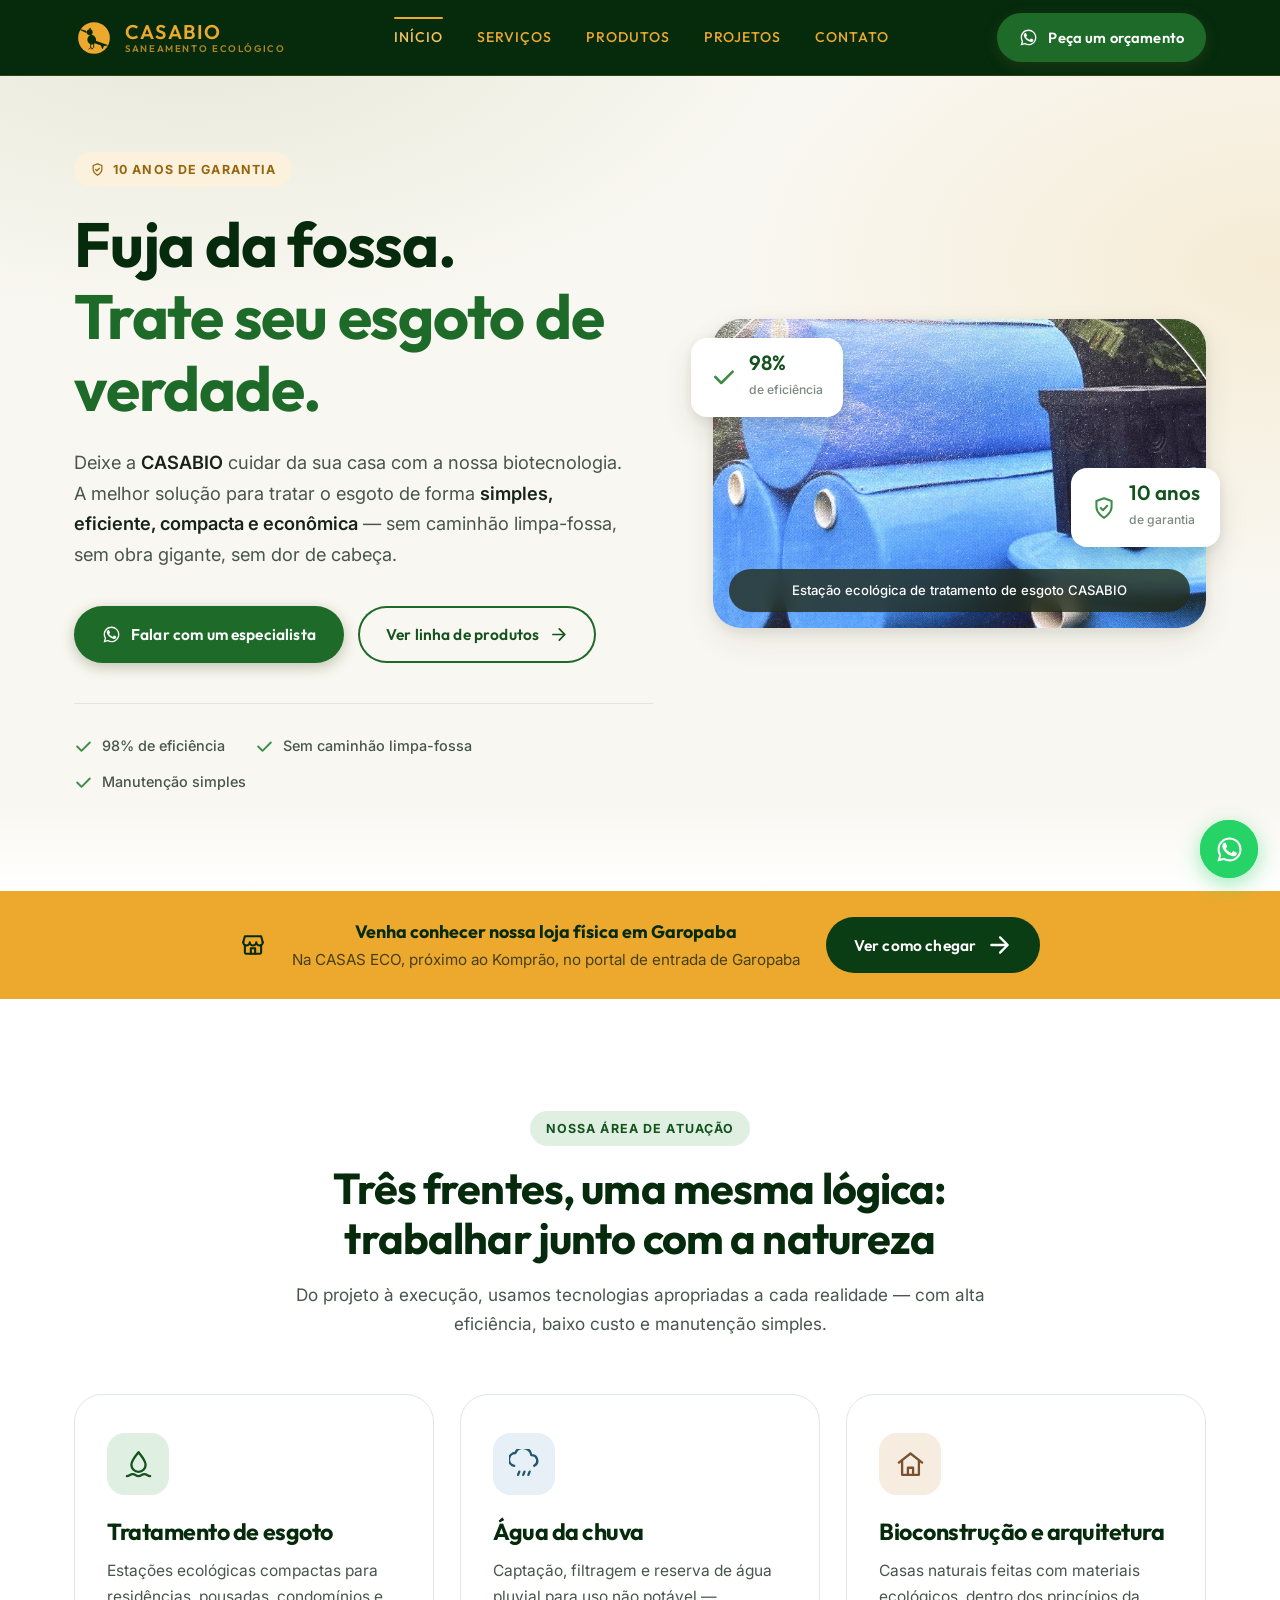
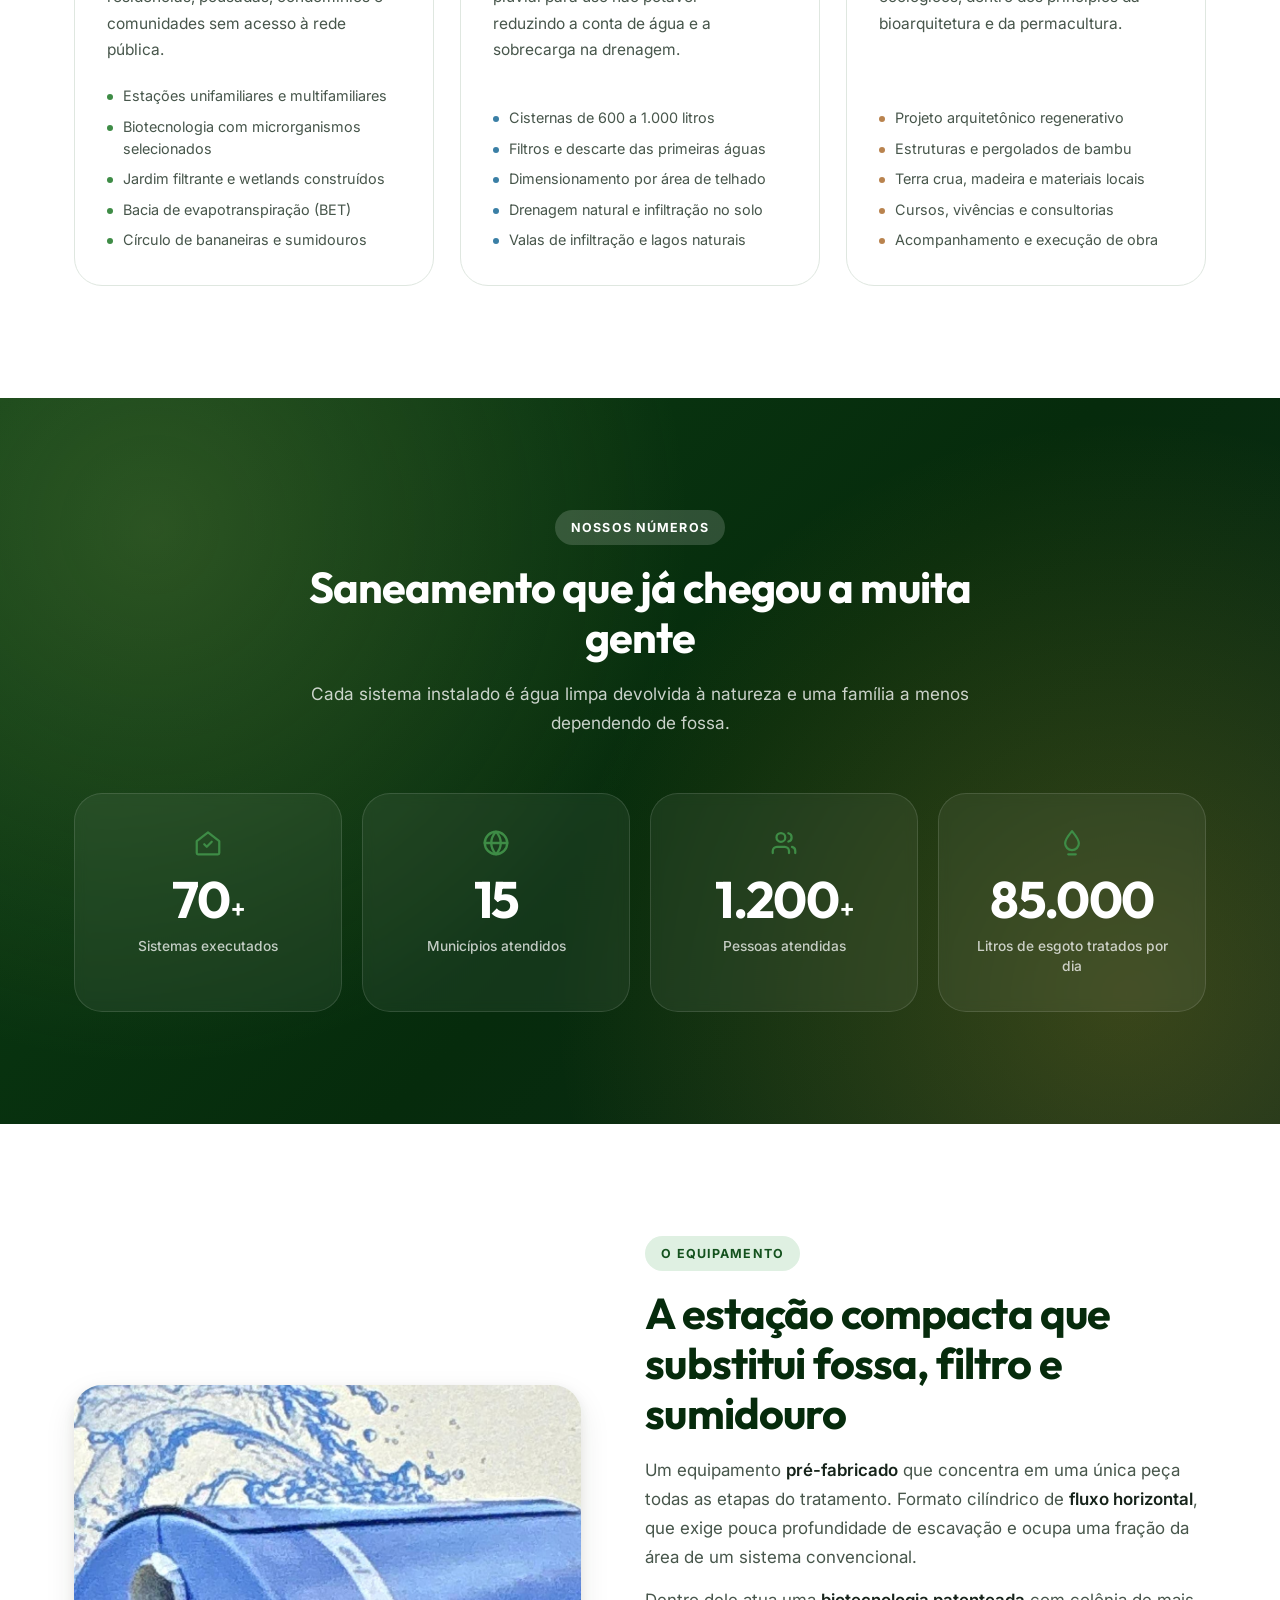
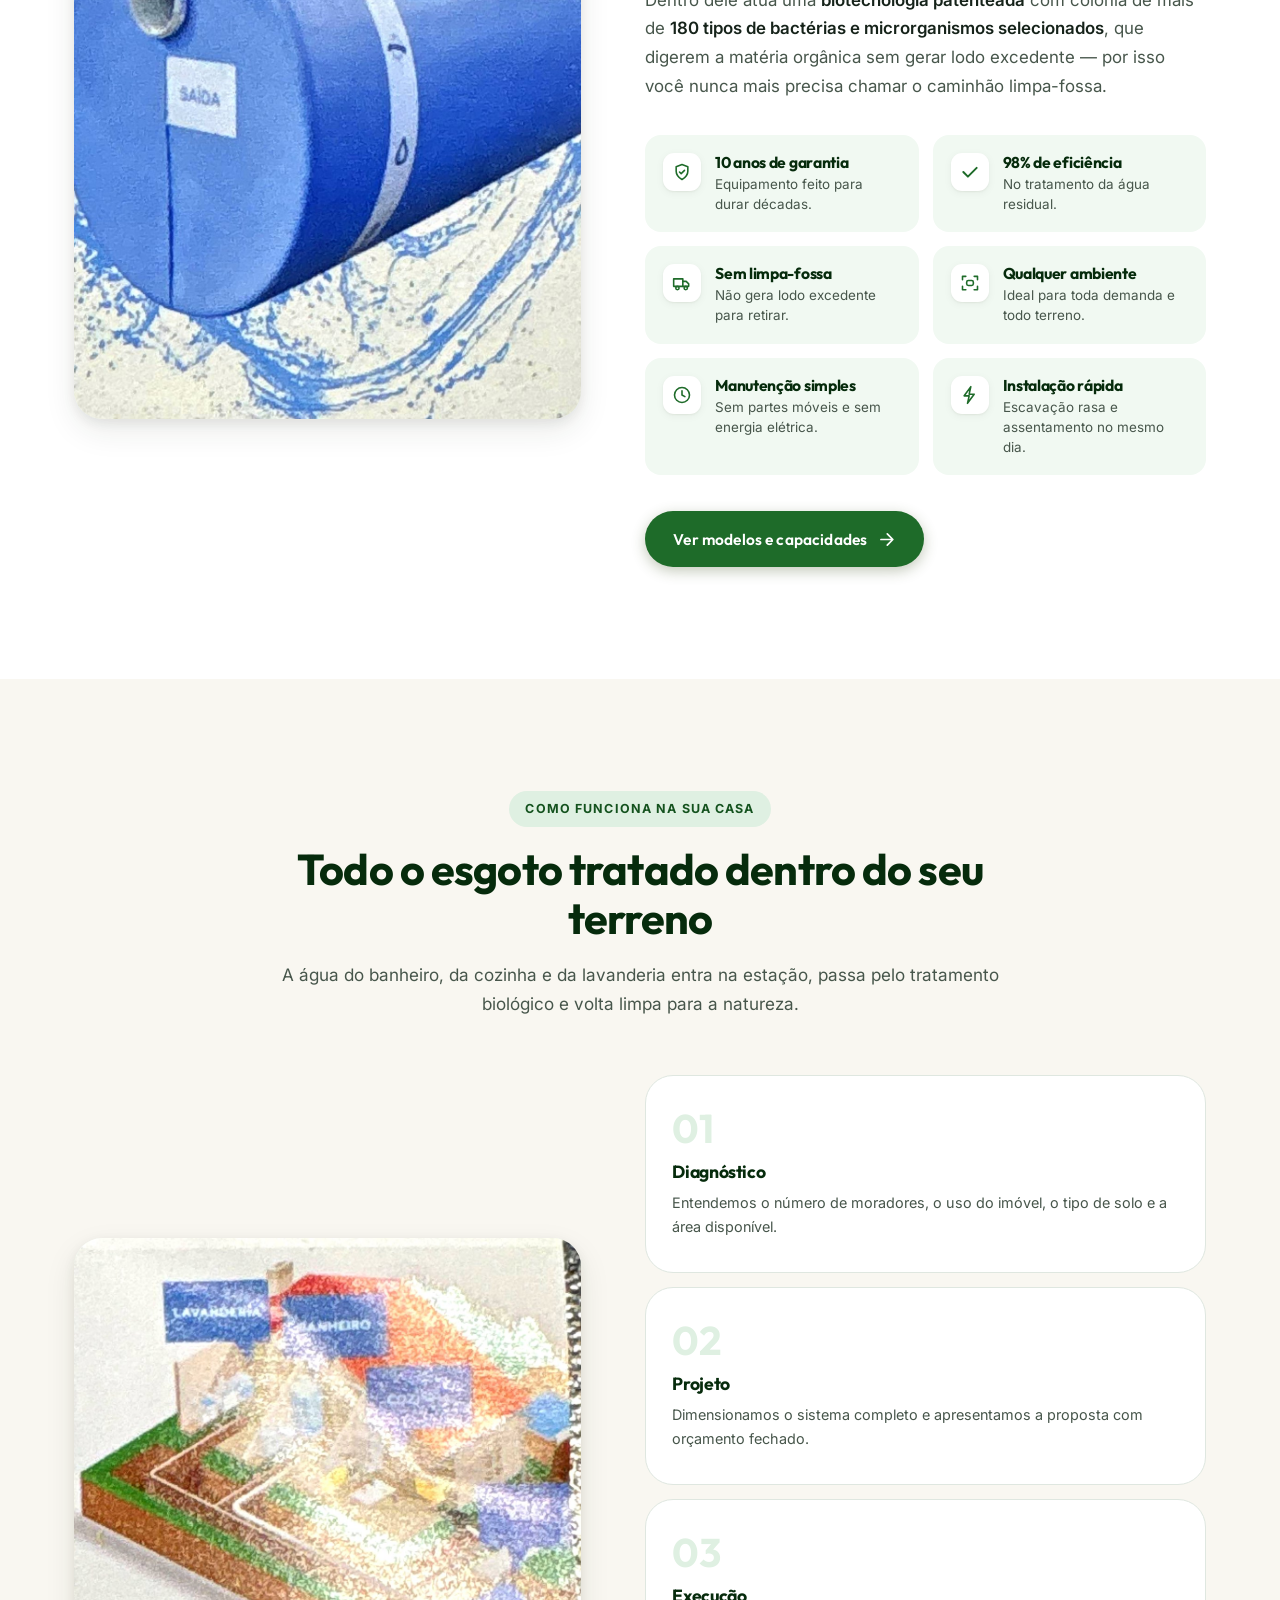
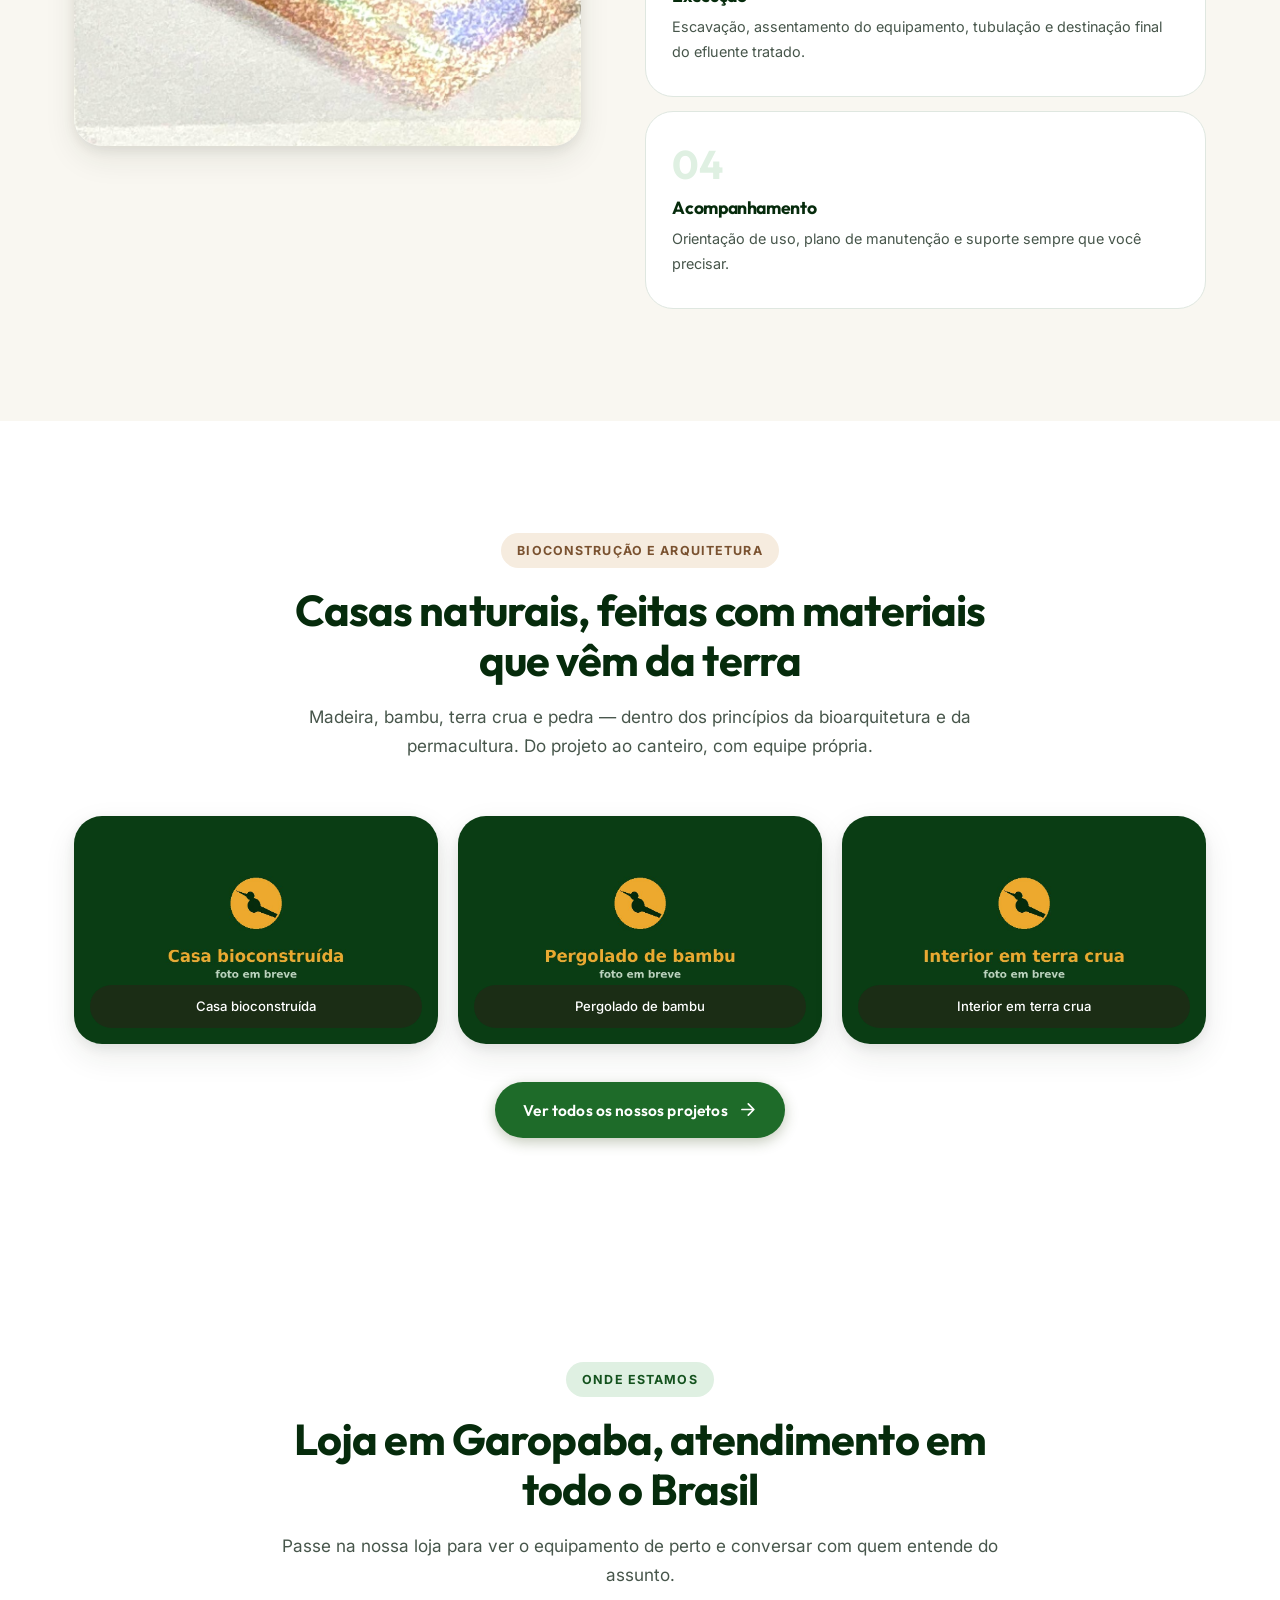
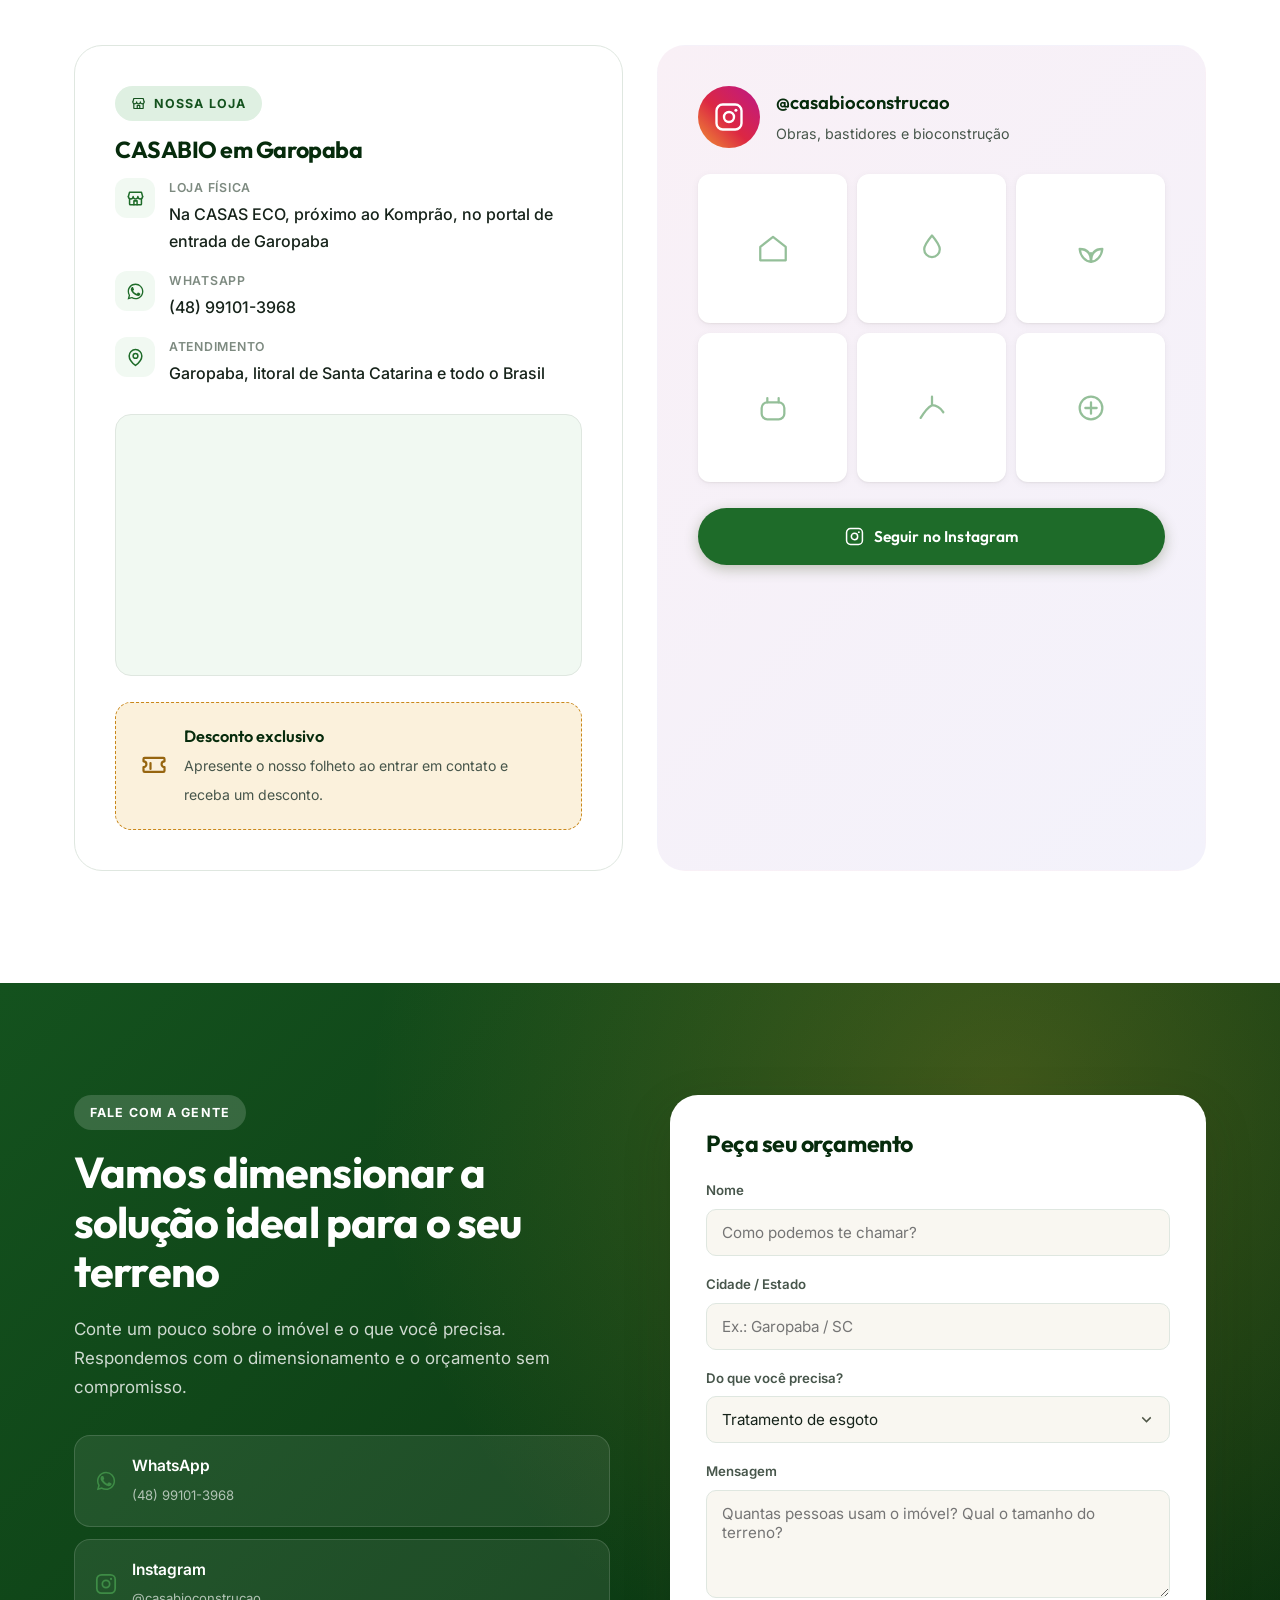
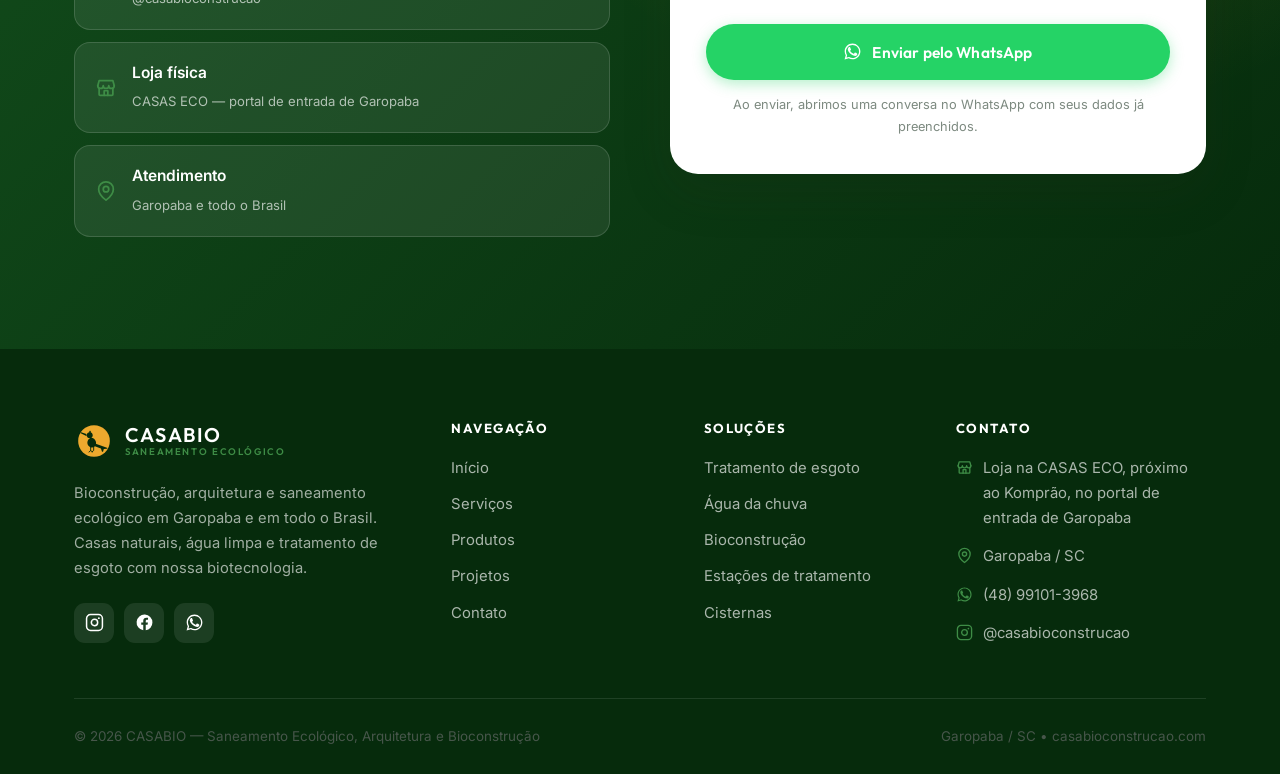
==== commit 7a387870: "Aplica a identidade real da marca e cria a galeria de bioconstrucao Cabecalho e paleta agora seguem " ====
--- a/index.html
+++ b/index.html
@@ -11,7 +11,7 @@
 <meta property="og:title" content="CASABIO — Saneamento ecológico, bioconstrução e arquitetura em Garopaba">
 <meta property="og:description" content="Fuja da fossa. Estações ecológicas de tratamento de esgoto com 98% de eficiência e 10 anos de garantia, cisternas de água da chuva e bioconstrução. Loja em Garopaba/SC, atendimento em todo o Brasil.">
 <meta property="og:locale" content="pt_BR">
-<link rel="icon" href="data:image/svg+xml,%3Csvg xmlns='http://www.w3.org/2000/svg' viewBox='0 0 48 48'%3E%3Ccircle cx='24' cy='24' r='22' fill='%23e3a82b'/%3E%3Cpath d='M33 12c3.6 6 2.7 14-2.5 19.2C25.3 36.4 17.3 37.3 11.3 33.7c1.4-4.7 4.2-9.1 8.2-13.1C23.5 16.6 27.9 13.8 33 12Z' fill='%23445629'/%3E%3C/svg%3E">
+<link rel="icon" href="data:image/svg+xml,%3Csvg xmlns='http://www.w3.org/2000/svg' viewBox='0 0 48 48'%3E%3Ccircle cx='24' cy='24' r='24' fill='%23eda92e'/%3E%3Cg fill='%23062b0c'%3E%3Ccircle cx='20.2' cy='17.6' r='4.2'/%3E%3Cpath d='M17.2 15.9 10 13.4c-.7-.2-1.1.8-.5 1.2l6.6 3.6 1.1-2.3Z'/%3E%3Cpath d='M20.4 20.8c3.2-.7 6 1.1 7.2 3.9 1 2.3.7 4.7-.9 6.3-2.2 2.1-5.8 1.6-7.8-.6-2.2-2.4-2.1-6.3 1.5-9.6Z'/%3E%3Cpath d='M26.6 26.9 40 30.6c.7.2.6 1.2-.1 1.3l-4.3.5-1.3 3.2c-.3.7-1.2.5-1.3-.2l-.9-3.8-6.9-2.2 1.4-2.5Z'/%3E%3C/g%3E%3C/svg%3E">
 <link rel="preconnect" href="https://fonts.googleapis.com">
 <link rel="preconnect" href="https://fonts.gstatic.com" crossorigin>
 <link href="https://fonts.googleapis.com/css2?family=Outfit:wght@500;600;700&family=Inter:wght@400;500;600&display=swap" rel="stylesheet">
@@ -21,7 +21,7 @@
 <header class="topo">
   <div class="container topo__interno">
     <a href="index.html" class="logo" aria-label="CASABIO — página inicial">
-      <svg class="logo__marca" viewBox="0 0 48 48" fill="none" aria-hidden="true"><circle cx="24" cy="24" r="16" fill="#e3a82b"/><path d="M31 15c2.6 4.4 2 10.2-1.8 14-3.8 3.8-9.6 4.4-14 1.8 1-3.4 3-6.6 5.9-9.5 2.9-2.9 6.1-4.9 9.9-6.3Z" fill="#445629"/><path d="M17 32c3.4-5.6 8-10.2 13.6-13.6" stroke="#f5f8ef" stroke-width="1.7" stroke-linecap="round"/></svg>
+      <svg class="logo__marca" viewBox="0 0 48 48" fill="none" aria-hidden="true"><circle cx="24" cy="24" r="19" fill="#eda92e"/><g fill="#062b0c"><path d="M18.6 12.3c.4-.9 1.5-.6 1.5.3v2l-1.9-.6.4-1.7Z"/><circle cx="18.9" cy="17" r="3.5"/><path d="M15.7 15.9 8.6 13.4c-.8-.3-1.2.9-.5 1.3l7.2 3.7-.6-2.5Z"/><path d="M19.4 20.3c3.3-.5 5.9 1.5 6.8 4.2.8 2.5.1 5-1.8 6.4-2.3 1.7-5.6.8-7.3-1.6-1.9-2.7-1.1-7 2.3-9Z"/><path d="m25.2 27 14.4 5.1c.7.3.5 1.3-.2 1.3l-3.6.2-.9 2.9c-.2.7-1.2.7-1.4 0l-1.2-3.6-8.1-2.9 1-3Z"/></g><g stroke="#062b0c" stroke-width="1.1" stroke-linecap="round" stroke-linejoin="round"><path d="M20 31.3v4.3l-2 1.6M20 35.6l2.3 1.5"/><path d="M23.6 31.5v3.9l-1.9 1.5"/></g></svg>
       <span class="logo__texto">
         <span class="logo__nome">CASABIO</span>
         <span class="logo__sub">Saneamento Ecológico</span>
@@ -283,6 +283,46 @@
         </div>
       </div>
     </div>
+  </div>
+</section>
+
+<!-- ================= BIOCONSTRUÇÃO ================= -->
+<!--
+  GALERIA DE FOTOS — para trocar, basta salvar o arquivo novo em assets/img/
+  com o MESMO nome. Se usar outro nome, atualize o src e o alt aqui.
+-->
+<section class="secao" id="bioconstrucao">
+  <div class="container">
+    <div class="cabecalho-secao centro revelar">
+      <span class="selo selo--terra">Bioconstrução e arquitetura</span>
+      <h2>Casas naturais, feitas com materiais que vêm da terra</h2>
+      <p>Madeira, bambu, terra crua e pedra — dentro dos princípios da bioarquitetura e da permacultura. Do projeto ao canteiro, com equipe própria.</p>
+    </div>
+
+    <div class="galeria">
+      <figure class="foto foto--larga revelar">
+        <img src="assets/img/casa-bioconstruida.jpg"
+             alt="Casa bioconstruída com estrutura de madeira, parede de tijolos de vidro e torre cilíndrica em terra crua"
+             width="1200" height="900" loading="lazy">
+        <figcaption class="foto__legenda">Casa bioconstruída</figcaption>
+      </figure>
+      <figure class="foto foto--larga revelar" data-atraso="120">
+        <img src="assets/img/pergolado-bambu.jpg"
+             alt="Pergolado de bambu iluminado ao entardecer, cobrindo um deck com mesas"
+             width="1200" height="900" loading="lazy">
+        <figcaption class="foto__legenda">Pergolado de bambu</figcaption>
+      </figure>
+      <figure class="foto foto--larga revelar" data-atraso="240">
+        <img src="assets/img/interior-terra.jpg"
+             alt="Interior com paredes curvas em terra crua, banco embutido e fogão a lenha"
+             width="1200" height="900" loading="lazy">
+        <figcaption class="foto__legenda">Interior em terra crua</figcaption>
+      </figure>
+    </div>
+
+    <p style="text-align:center;margin-top:38px">
+      <a href="projetos.html" class="btn btn--primario">Ver todos os nossos projetos <svg viewBox="0 0 24 24" fill="none" stroke="currentColor" stroke-width="2.2" stroke-linecap="round" stroke-linejoin="round" aria-hidden="true"><path d="M5 12h14m-6-7 7 7-7 7"/></svg></a>
+    </p>
   </div>
 </section>
 
@@ -407,7 +447,7 @@
     <div class="rodape__grade">
       <div>
         <a href="index.html" class="logo">
-          <svg class="logo__marca" viewBox="0 0 48 48" fill="none" aria-hidden="true"><circle cx="24" cy="24" r="16" fill="#e3a82b"/><path d="M31 15c2.6 4.4 2 10.2-1.8 14-3.8 3.8-9.6 4.4-14 1.8 1-3.4 3-6.6 5.9-9.5 2.9-2.9 6.1-4.9 9.9-6.3Z" fill="#445629"/><path d="M17 32c3.4-5.6 8-10.2 13.6-13.6" stroke="#f5f8ef" stroke-width="1.7" stroke-linecap="round"/></svg>
+          <svg class="logo__marca" viewBox="0 0 48 48" fill="none" aria-hidden="true"><circle cx="24" cy="24" r="19" fill="#eda92e"/><g fill="#062b0c"><path d="M18.6 12.3c.4-.9 1.5-.6 1.5.3v2l-1.9-.6.4-1.7Z"/><circle cx="18.9" cy="17" r="3.5"/><path d="M15.7 15.9 8.6 13.4c-.8-.3-1.2.9-.5 1.3l7.2 3.7-.6-2.5Z"/><path d="M19.4 20.3c3.3-.5 5.9 1.5 6.8 4.2.8 2.5.1 5-1.8 6.4-2.3 1.7-5.6.8-7.3-1.6-1.9-2.7-1.1-7 2.3-9Z"/><path d="m25.2 27 14.4 5.1c.7.3.5 1.3-.2 1.3l-3.6.2-.9 2.9c-.2.7-1.2.7-1.4 0l-1.2-3.6-8.1-2.9 1-3Z"/></g><g stroke="#062b0c" stroke-width="1.1" stroke-linecap="round" stroke-linejoin="round"><path d="M20 31.3v4.3l-2 1.6M20 35.6l2.3 1.5"/><path d="M23.6 31.5v3.9l-1.9 1.5"/></g></svg>
           <span class="logo__texto">
             <span class="logo__nome">CASABIO</span>
             <span class="logo__sub">Saneamento Ecológico</span>
--- a/assets/css/style.css
+++ b/assets/css/style.css
@@ -6,20 +6,20 @@
 
 :root {
   /* Verde da marca */
-  --verde-900: #212a16;
-  --verde-800: #2e3b1e;
-  --verde-700: #445629;
-  --verde-600: #566b33;
-  --verde-500: #7a9448;
-  --verde-400: #9bb168;
-  --verde-100: #e8eedc;
-  --verde-50:  #f5f8ef;
+  --verde-900: #062b0c;
+  --verde-800: #0b3d14;
+  --verde-700: #14521e;
+  --verde-600: #1e6b29;
+  --verde-500: #3e8c46;
+  --verde-400: #6aa872;
+  --verde-100: #dff0e2;
+  --verde-50:  #f1f9f2;
 
   /* Dourado da marca */
-  --dourado-700: #96690e;
-  --dourado-600: #bd8515;
-  --dourado-500: #e3a82b;
-  --dourado-400: #f0c563;
+  --dourado-700: #96650f;
+  --dourado-600: #c9871a;
+  --dourado-500: #eda92e;
+  --dourado-400: #f5c15f;
   --dourado-100: #fbf1dc;
 
   /* Água / equipamento */
@@ -32,12 +32,12 @@
   --terra-500: #b9834e;
   --terra-100: #f6ecdf;
 
-  --areia:   #faf7f0;
+  --areia:   #f9f7f1;
   --branco:  #ffffff;
-  --tinta:   #1e2318;
-  --tinta-2: #4f5647;
-  --tinta-3: #838a7a;
-  --borda:   #e5e8dd;
+  --tinta:   #16231a;
+  --tinta-2: #47564b;
+  --tinta-3: #7d8a80;
+  --borda:   #dfe7e0;
 
   /* Tipografia */
   --fonte-titulo: "Outfit", "Segoe UI", system-ui, -apple-system, sans-serif;
@@ -189,13 +189,11 @@
   inset: 0 0 auto 0;
   height: var(--header-h);
   z-index: 100;
-  background: rgba(255, 255, 255, .82);
-  backdrop-filter: blur(14px);
-  -webkit-backdrop-filter: blur(14px);
-  border-bottom: 1px solid transparent;
-  transition: box-shadow var(--transicao), border-color var(--transicao);
-}
-.topo.rolado { border-bottom-color: var(--borda); box-shadow: var(--sombra-1); }
+  background: var(--verde-900);
+  border-bottom: 1px solid rgba(237, 169, 46, .18);
+  transition: box-shadow var(--transicao), background-color var(--transicao);
+}
+.topo.rolado { box-shadow: 0 4px 20px rgba(6, 43, 12, .3); }
 
 .topo__interno {
   height: 100%;
@@ -208,28 +206,32 @@
 .logo { display: flex; align-items: center; gap: 11px; }
 .logo__marca { width: 40px; height: 40px; flex-shrink: 0; }
 .logo__texto { font-family: var(--fonte-titulo); line-height: 1.1; }
-.logo__nome { display: block; font-weight: 700; font-size: 1.16rem; color: var(--verde-800); letter-spacing: -.02em; }
-.logo__sub  { display: block; font-size: .62rem; font-weight: 600; letter-spacing: .17em; text-transform: uppercase; color: var(--verde-500); }
+.logo__nome { display: block; font-weight: 600; font-size: 1.24rem; color: var(--dourado-500); letter-spacing: .06em; }
+.logo__sub  { display: block; font-size: .6rem; font-weight: 600; letter-spacing: .17em; text-transform: uppercase; color: rgba(237, 169, 46, .72); }
 
 .nav { display: flex; align-items: center; gap: 4px; }
 .nav a {
   position: relative;
   padding: 9px 15px;
   border-radius: 8px;
-  font-size: .95rem;
+  font-family: var(--fonte-titulo);
+  font-size: .88rem;
   font-weight: 500;
-  color: var(--tinta-2);
+  letter-spacing: .07em;
+  text-transform: uppercase;
+  color: var(--dourado-500);
   transition: color var(--transicao), background-color var(--transicao);
 }
-.nav a:hover { color: var(--verde-700); background: var(--verde-50); }
-.nav a.ativo { color: var(--verde-700); font-weight: 600; }
+.nav a:hover { color: var(--dourado-400); background: rgba(237, 169, 46, .12); }
+.nav a.ativo { color: var(--dourado-400); }
+/* traço acima do item ativo, como no site da marca */
 .nav a.ativo::after {
   content: "";
   position: absolute;
-  left: 15px; right: 15px; bottom: 2px;
+  left: 15px; right: 15px; top: 0;
   height: 2px;
   border-radius: 2px;
-  background: var(--verde-500);
+  background: var(--dourado-500);
 }
 
 /* Este botão pertence ao menu mobile; no desktop quem aparece é o de .topo__acoes */
@@ -239,11 +241,11 @@
 .topo__acoes .btn { padding: 12px 22px; font-size: .92rem; }
 
 .menu-btn { display: none; width: 44px; height: 44px; border-radius: 10px; align-items: center; justify-content: center; }
-.menu-btn:hover { background: var(--verde-50); }
+.menu-btn:hover { background: rgba(237, 169, 46, .14); }
 .menu-btn span {
   display: block;
   width: 22px; height: 2px;
-  background: var(--verde-800);
+  background: var(--dourado-500);
   border-radius: 2px;
   position: relative;
   transition: background-color var(--transicao);
@@ -252,7 +254,7 @@
   content: "";
   position: absolute; left: 0;
   width: 22px; height: 2px;
-  background: var(--verde-800);
+  background: var(--dourado-500);
   border-radius: 2px;
   transition: transform var(--transicao), top var(--transicao);
 }
@@ -960,9 +962,9 @@
     align-items: stretch;
     gap: 4px;
     padding: 18px 24px 26px;
-    background: #fff;
-    border-bottom: 1px solid var(--borda);
-    box-shadow: var(--sombra-2);
+    background: var(--verde-900);
+    border-bottom: 1px solid rgba(237, 169, 46, .2);
+    box-shadow: 0 12px 32px rgba(6, 43, 12, .4);
     transform: translateY(-12px);
     opacity: 0;
     visibility: hidden;
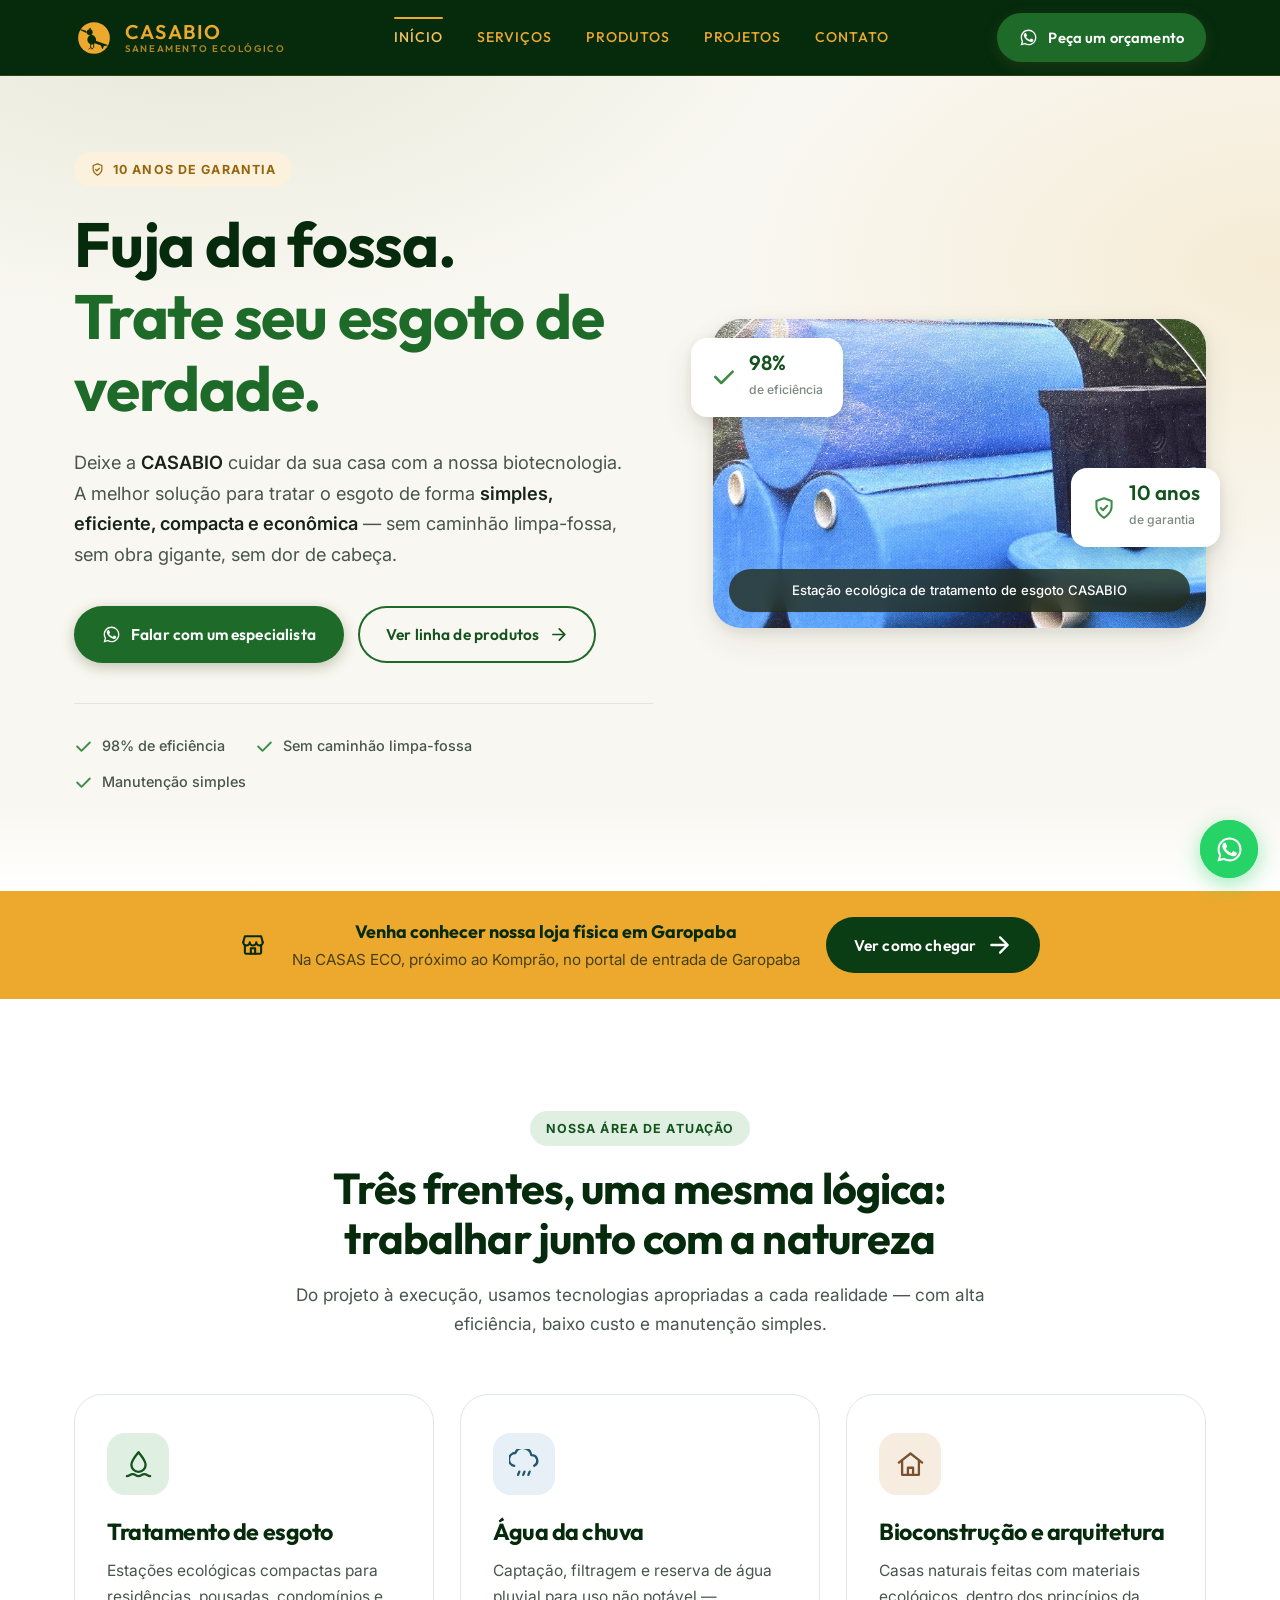
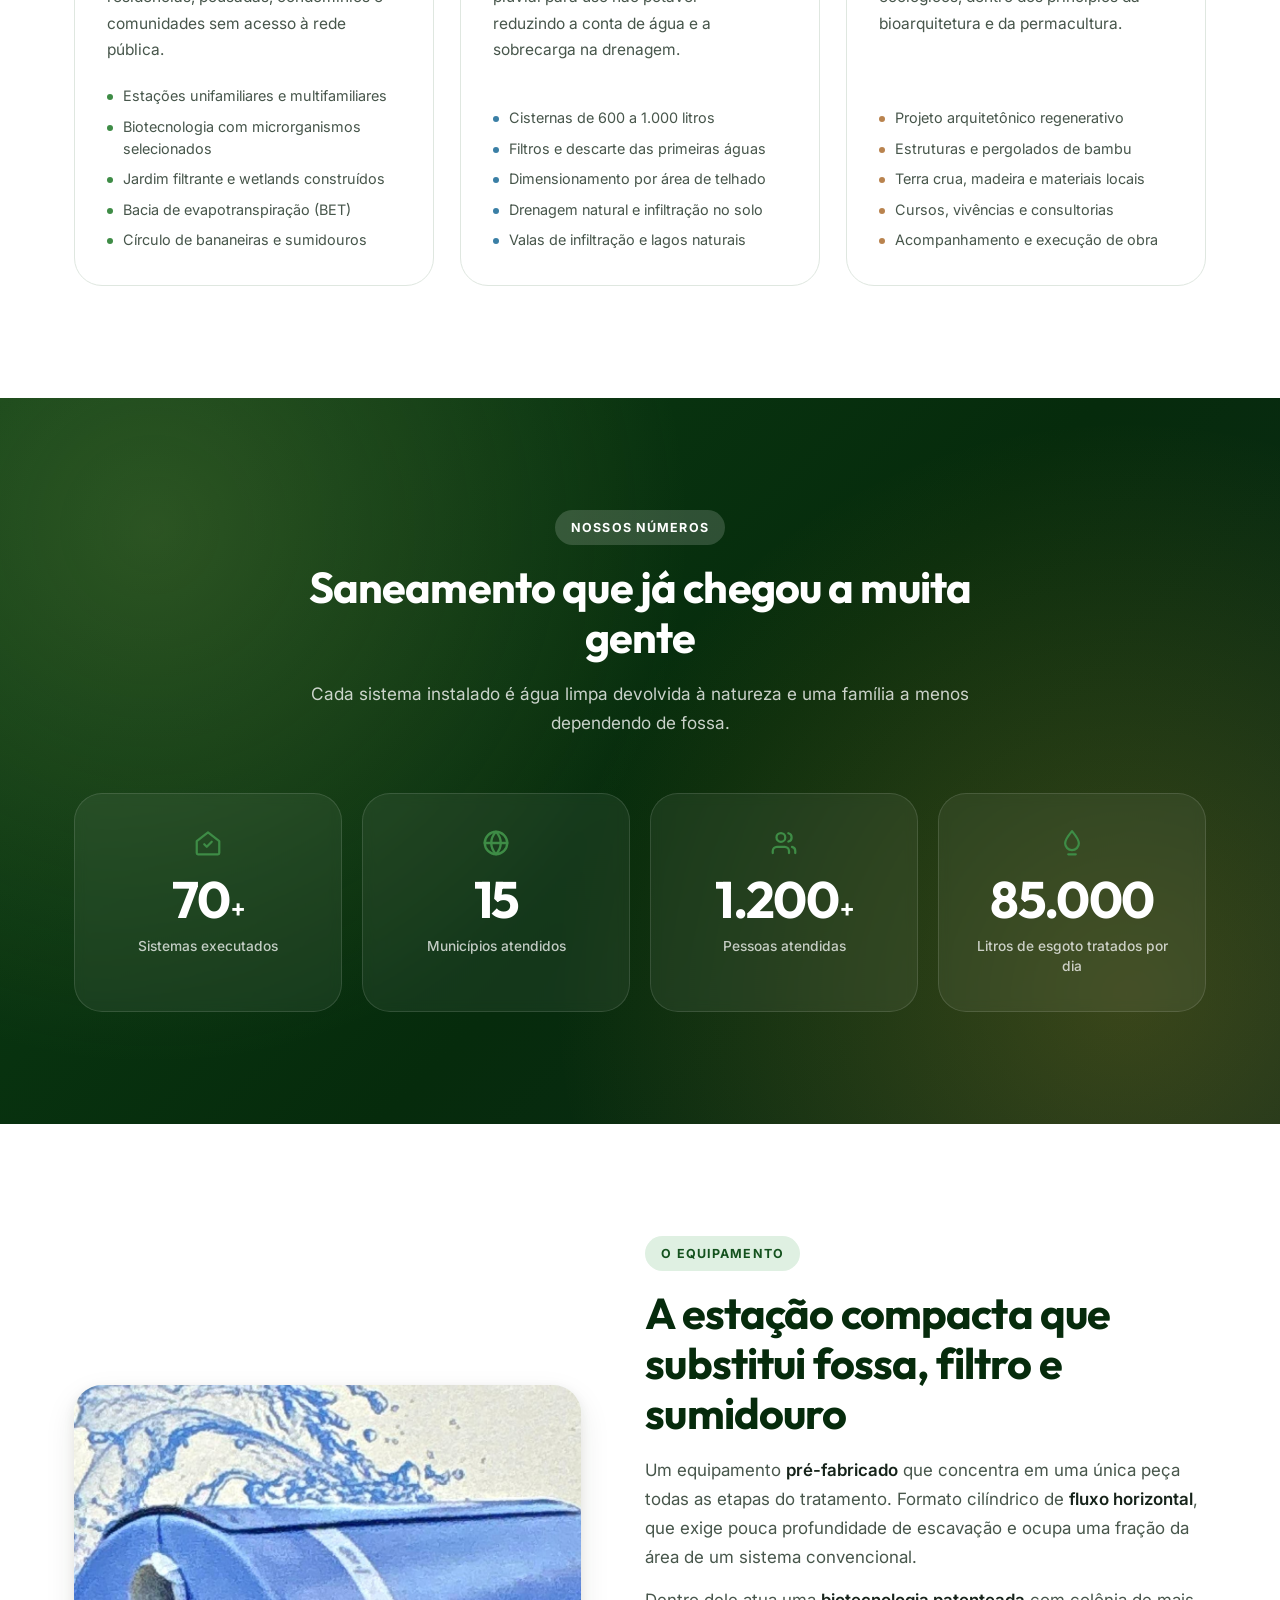
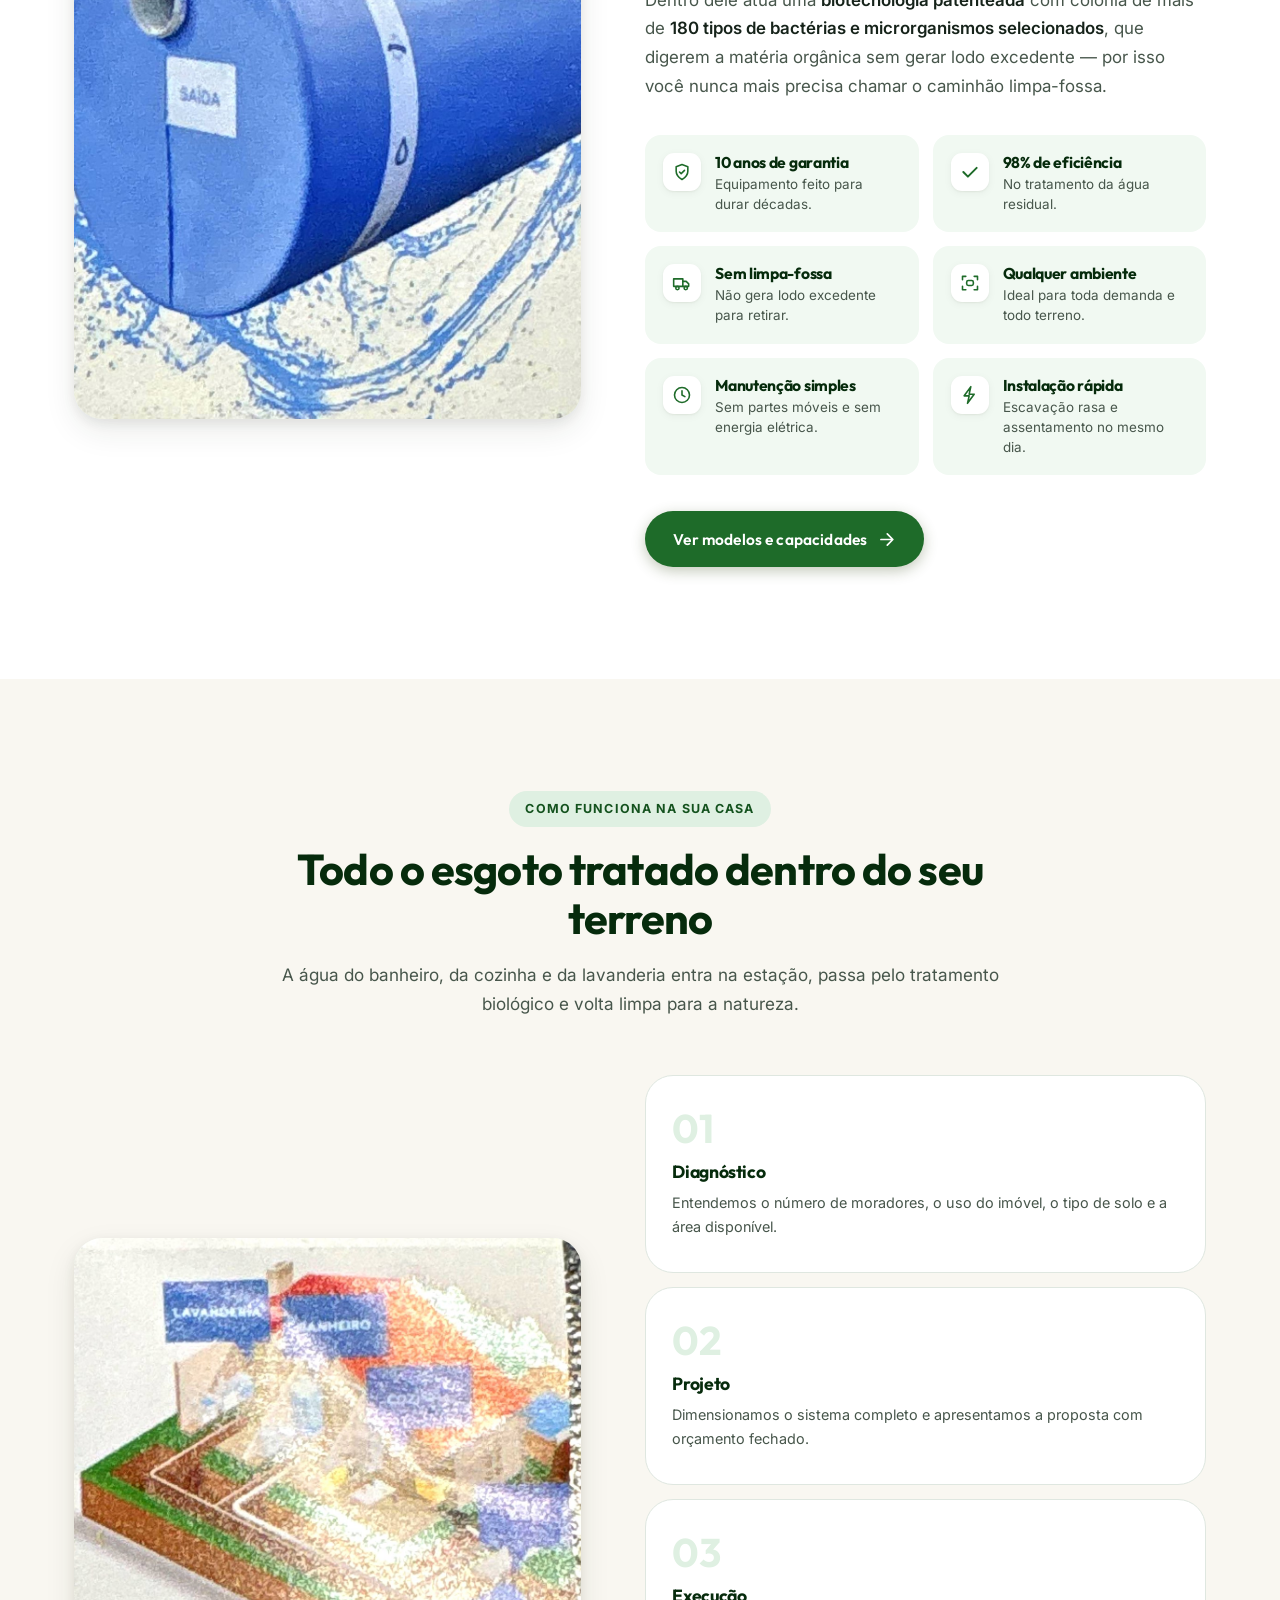
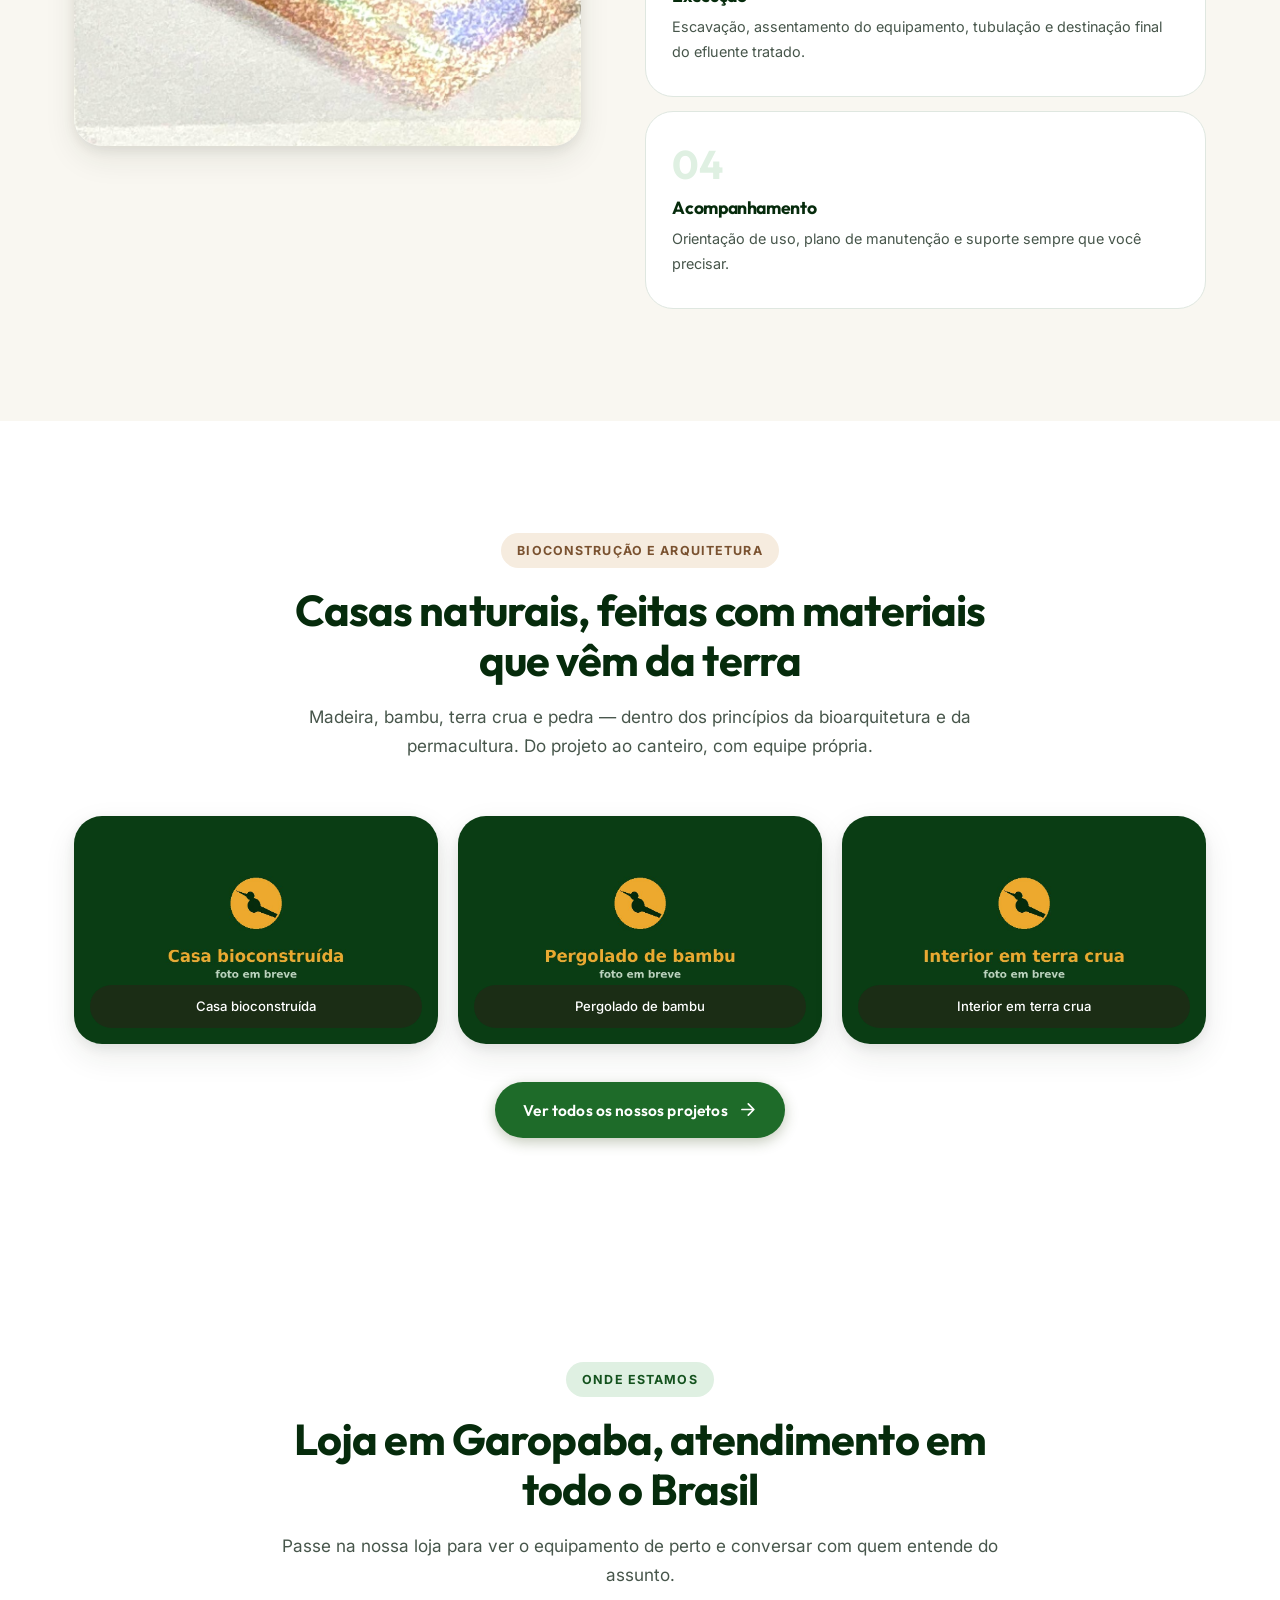
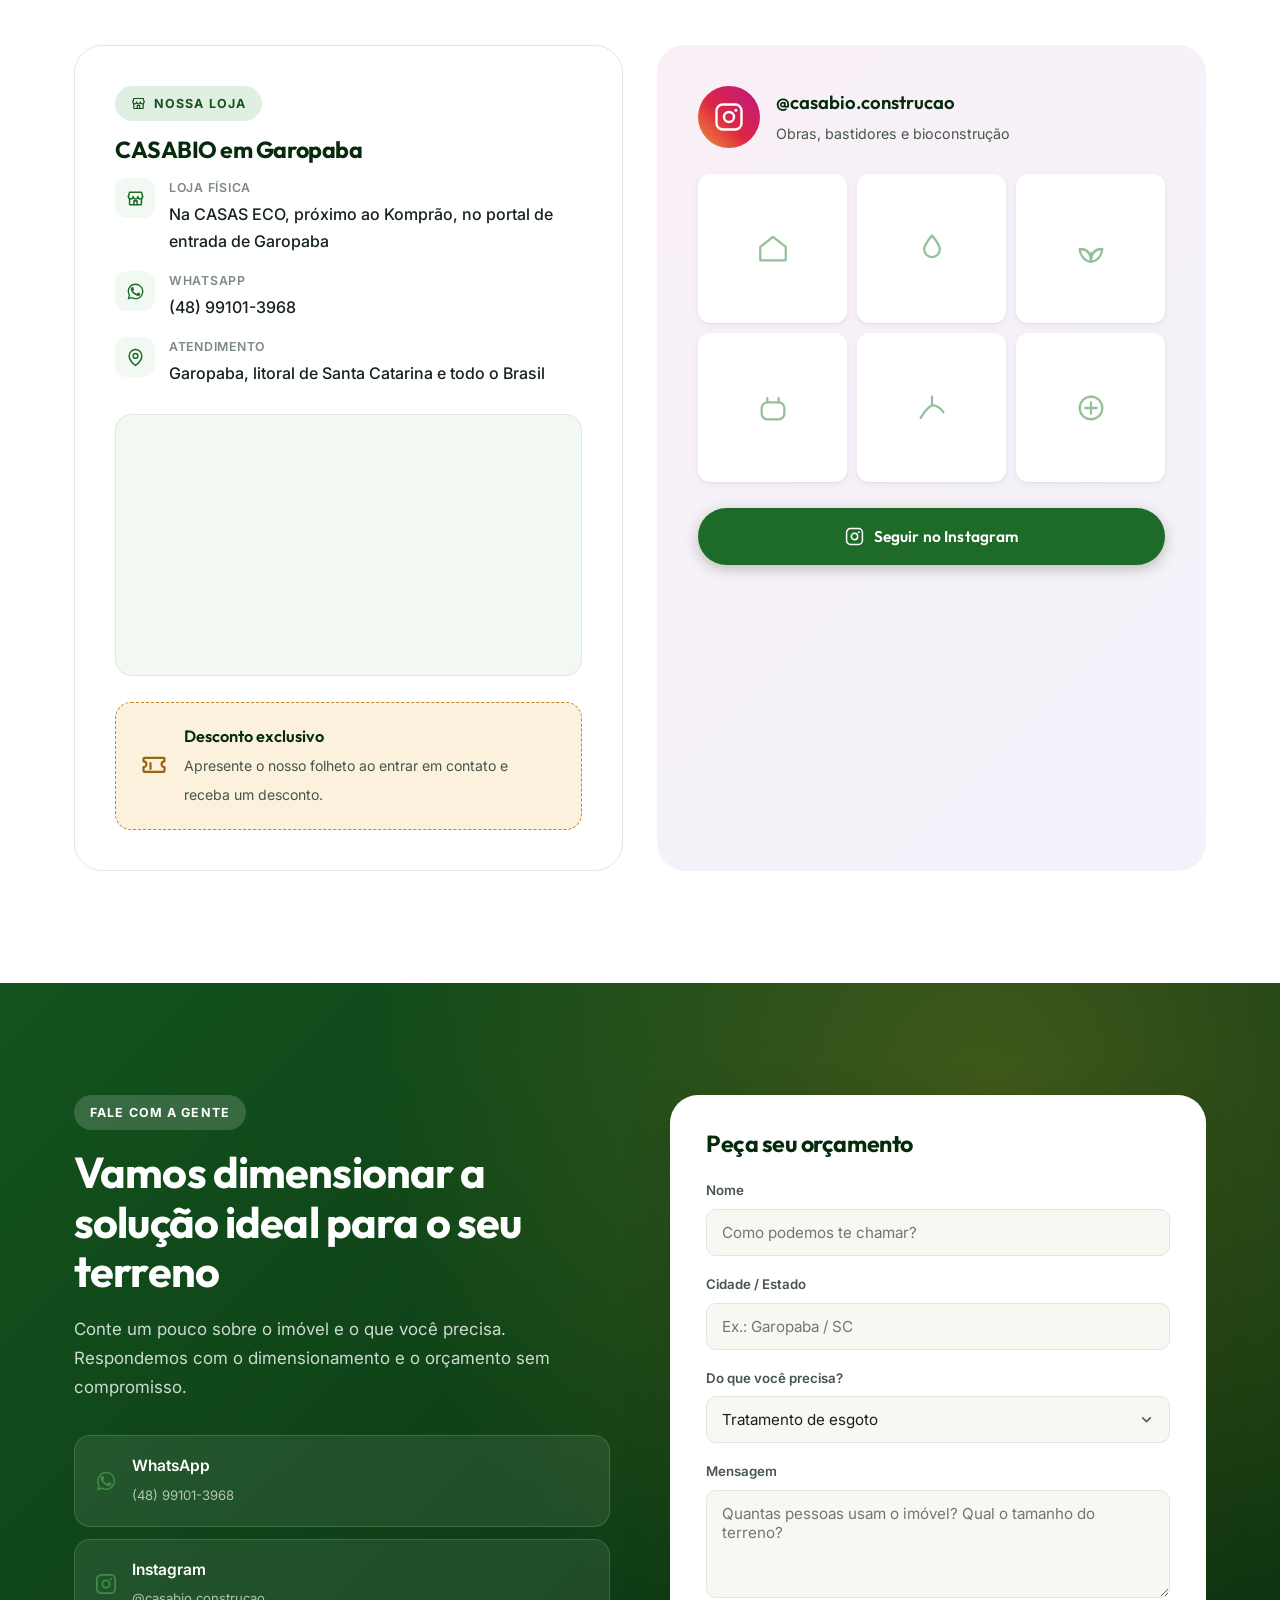
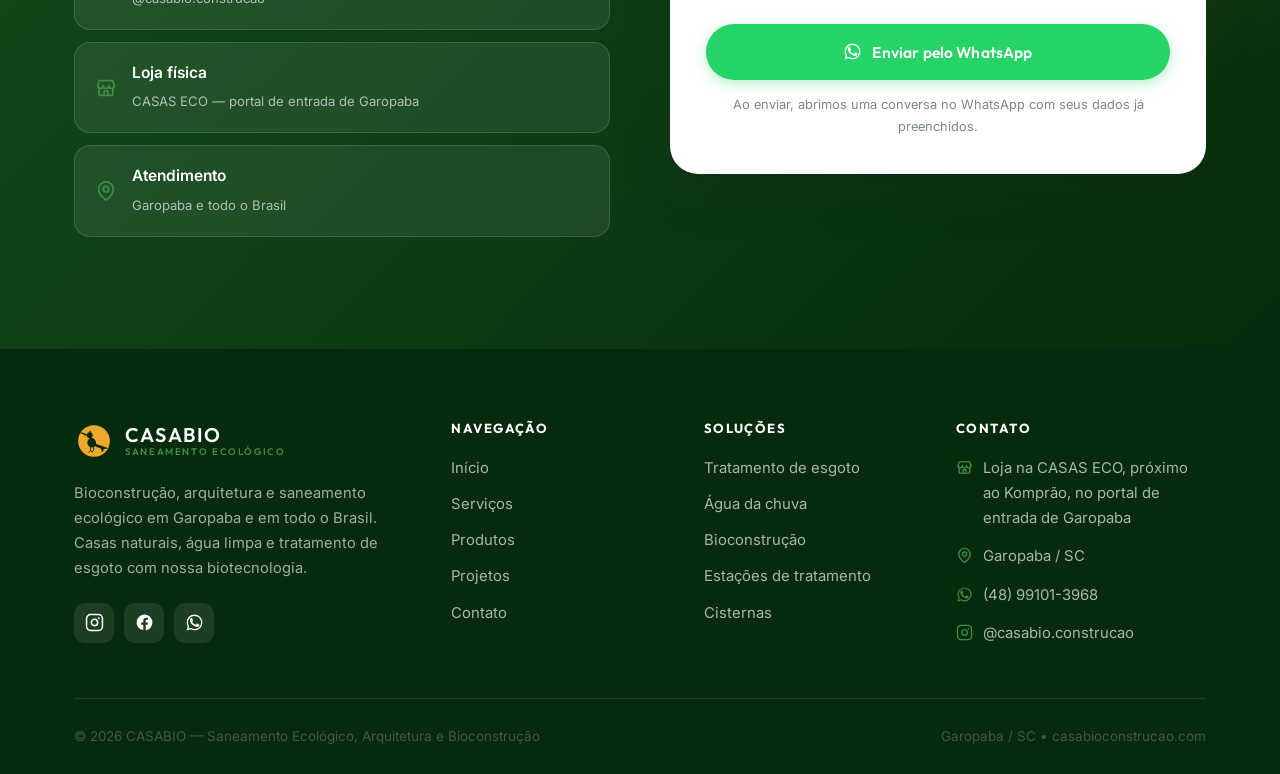
==== commit 30a3d4cf: "Corrige o perfil do Instagram para @casabio.construcao O perfil correto foi confirmado pelo cliente." ====
--- a/index.html
+++ b/index.html
@@ -372,7 +372,7 @@
         <div class="insta__topo">
           <div class="insta__avatar"><svg viewBox="0 0 24 24" fill="none" stroke="currentColor" stroke-width="1.9" stroke-linecap="round" stroke-linejoin="round" aria-hidden="true"><rect x="2" y="2" width="20" height="20" rx="5"/><circle cx="12" cy="12" r="4"/><circle cx="17.5" cy="6.5" r="1.2" fill="currentColor" stroke="none"/></svg></div>
           <div class="insta__perfil">
-            <strong>@casabioconstrucao</strong>
+            <strong>@casabio.construcao</strong>
             <span>Obras, bastidores e bioconstrução</span>
           </div>
         </div>
@@ -384,7 +384,7 @@
           <div class="insta__post"><svg viewBox="0 0 24 24" fill="none" stroke="currentColor" stroke-width="1.6" stroke-linecap="round" stroke-linejoin="round"><path d="M4 19c3-5 6-8 8-9m0 0c3 0 6 2 8 5m-8-5V4"/></svg></div>
           <div class="insta__post"><svg viewBox="0 0 24 24" fill="none" stroke="currentColor" stroke-width="1.6" stroke-linecap="round" stroke-linejoin="round"><circle cx="12" cy="12" r="8"/><path d="M12 8v8m-4-4h8"/></svg></div>
         </div>
-        <a href="https://instagram.com/casabioconstrucao" class="btn btn--primario btn--bloco" target="_blank" rel="noopener"><svg viewBox="0 0 24 24" fill="none" stroke="currentColor" stroke-width="1.9" stroke-linecap="round" stroke-linejoin="round" aria-hidden="true"><rect x="2" y="2" width="20" height="20" rx="5"/><circle cx="12" cy="12" r="4"/><circle cx="17.5" cy="6.5" r="1.2" fill="currentColor" stroke="none"/></svg> Seguir no Instagram</a>
+        <a href="https://instagram.com/casabio.construcao" class="btn btn--primario btn--bloco" target="_blank" rel="noopener"><svg viewBox="0 0 24 24" fill="none" stroke="currentColor" stroke-width="1.9" stroke-linecap="round" stroke-linejoin="round" aria-hidden="true"><rect x="2" y="2" width="20" height="20" rx="5"/><circle cx="12" cy="12" r="4"/><circle cx="17.5" cy="6.5" r="1.2" fill="currentColor" stroke="none"/></svg> Seguir no Instagram</a>
       </div>
     </div>
   </div>
@@ -400,8 +400,8 @@
         <a class="cta__canal" href="https://wa.me/5548991013968" target="_blank" rel="noopener">
           <svg viewBox="0 0 24 24" fill="currentColor" aria-hidden="true"><path d="M17.47 14.38c-.3-.15-1.75-.86-2.02-.96-.27-.1-.47-.15-.67.15-.2.3-.77.96-.94 1.16-.17.2-.35.22-.64.07-.3-.15-1.25-.46-2.38-1.47-.88-.78-1.47-1.75-1.65-2.05-.17-.3-.02-.46.13-.6.13-.14.3-.35.45-.52.15-.17.2-.3.3-.5.1-.2.05-.37-.02-.52-.08-.15-.67-1.6-.92-2.2-.24-.58-.49-.5-.67-.51h-.57c-.2 0-.52.07-.79.37-.27.3-1.04 1.01-1.04 2.47s1.06 2.86 1.21 3.06c.15.2 2.1 3.2 5.08 4.49.71.3 1.26.49 1.69.63.71.22 1.36.19 1.87.12.57-.09 1.75-.72 2-1.41.25-.69.25-1.28.17-1.41-.07-.13-.27-.2-.57-.35z"/><path d="M12.04 2C6.58 2 2.13 6.45 2.13 11.91c0 1.75.46 3.45 1.32 4.95L2 22l5.25-1.38a9.87 9.87 0 0 0 4.79 1.22h.01c5.46 0 9.91-4.45 9.91-9.91 0-2.65-1.03-5.14-2.9-7.01A9.82 9.82 0 0 0 12.04 2zm0 18.15c-1.48 0-2.93-.4-4.2-1.15l-.3-.18-3.12.82.83-3.04-.2-.31a8.2 8.2 0 0 1-1.26-4.38c0-4.54 3.7-8.24 8.25-8.24 2.2 0 4.27.86 5.83 2.42a8.19 8.19 0 0 1 2.41 5.83c0 4.54-3.7 8.23-8.24 8.23z"/></svg><div><strong>WhatsApp</strong><span>(48) 99101-3968</span></div>
         </a>
-        <a class="cta__canal" href="https://instagram.com/casabioconstrucao" target="_blank" rel="noopener">
-          <svg viewBox="0 0 24 24" fill="none" stroke="currentColor" stroke-width="1.9" stroke-linecap="round" stroke-linejoin="round" aria-hidden="true"><rect x="2" y="2" width="20" height="20" rx="5"/><circle cx="12" cy="12" r="4"/><circle cx="17.5" cy="6.5" r="1.2" fill="currentColor" stroke="none"/></svg><div><strong>Instagram</strong><span>@casabioconstrucao</span></div>
+        <a class="cta__canal" href="https://instagram.com/casabio.construcao" target="_blank" rel="noopener">
+          <svg viewBox="0 0 24 24" fill="none" stroke="currentColor" stroke-width="1.9" stroke-linecap="round" stroke-linejoin="round" aria-hidden="true"><rect x="2" y="2" width="20" height="20" rx="5"/><circle cx="12" cy="12" r="4"/><circle cx="17.5" cy="6.5" r="1.2" fill="currentColor" stroke="none"/></svg><div><strong>Instagram</strong><span>@casabio.construcao</span></div>
         </a>
         <a class="cta__canal" href="contato.html">
           <svg viewBox="0 0 24 24" fill="none" stroke="currentColor" stroke-width="1.9" stroke-linecap="round" stroke-linejoin="round" aria-hidden="true"><path d="M3 9.5 4.5 4h15L21 9.5"/><path d="M3 9.5a3 3 0 0 0 6 0 3 3 0 0 0 6 0 3 3 0 0 0 6 0"/><path d="M4.5 12v7a1 1 0 0 0 1 1h13a1 1 0 0 0 1-1v-7"/><path d="M10 20v-5h4v5"/></svg><div><strong>Loja física</strong><span>CASAS ECO — portal de entrada de Garopaba</span></div>
@@ -455,7 +455,7 @@
         </a>
         <p class="rodape__sobre">Bioconstrução, arquitetura e saneamento ecológico em Garopaba e em todo o Brasil. Casas naturais, água limpa e tratamento de esgoto com nossa biotecnologia.</p>
         <div class="rodape__sociais">
-          <a href="https://instagram.com/casabioconstrucao" target="_blank" rel="noopener" aria-label="Instagram"><svg viewBox="0 0 24 24" fill="none" stroke="currentColor" stroke-width="1.9" stroke-linecap="round" stroke-linejoin="round" aria-hidden="true"><rect x="2" y="2" width="20" height="20" rx="5"/><circle cx="12" cy="12" r="4"/><circle cx="17.5" cy="6.5" r="1.2" fill="currentColor" stroke="none"/></svg></a>
+          <a href="https://instagram.com/casabio.construcao" target="_blank" rel="noopener" aria-label="Instagram"><svg viewBox="0 0 24 24" fill="none" stroke="currentColor" stroke-width="1.9" stroke-linecap="round" stroke-linejoin="round" aria-hidden="true"><rect x="2" y="2" width="20" height="20" rx="5"/><circle cx="12" cy="12" r="4"/><circle cx="17.5" cy="6.5" r="1.2" fill="currentColor" stroke="none"/></svg></a>
           <a href="https://www.facebook.com/casabioconstrucao" target="_blank" rel="noopener" aria-label="Facebook"><svg viewBox="0 0 24 24" fill="currentColor" aria-hidden="true"><path d="M22 12a10 10 0 1 0-11.56 9.88v-6.99H7.9V12h2.54V9.8c0-2.5 1.49-3.89 3.77-3.89 1.09 0 2.24.2 2.24.2v2.46h-1.26c-1.24 0-1.63.77-1.63 1.56V12h2.78l-.45 2.89h-2.33v6.99A10 10 0 0 0 22 12z"/></svg></a>
           <a href="https://wa.me/5548991013968" target="_blank" rel="noopener" aria-label="WhatsApp"><svg viewBox="0 0 24 24" fill="currentColor" aria-hidden="true"><path d="M17.47 14.38c-.3-.15-1.75-.86-2.02-.96-.27-.1-.47-.15-.67.15-.2.3-.77.96-.94 1.16-.17.2-.35.22-.64.07-.3-.15-1.25-.46-2.38-1.47-.88-.78-1.47-1.75-1.65-2.05-.17-.3-.02-.46.13-.6.13-.14.3-.35.45-.52.15-.17.2-.3.3-.5.1-.2.05-.37-.02-.52-.08-.15-.67-1.6-.92-2.2-.24-.58-.49-.5-.67-.51h-.57c-.2 0-.52.07-.79.37-.27.3-1.04 1.01-1.04 2.47s1.06 2.86 1.21 3.06c.15.2 2.1 3.2 5.08 4.49.71.3 1.26.49 1.69.63.71.22 1.36.19 1.87.12.57-.09 1.75-.72 2-1.41.25-.69.25-1.28.17-1.41-.07-.13-.27-.2-.57-.35z"/><path d="M12.04 2C6.58 2 2.13 6.45 2.13 11.91c0 1.75.46 3.45 1.32 4.95L2 22l5.25-1.38a9.87 9.87 0 0 0 4.79 1.22h.01c5.46 0 9.91-4.45 9.91-9.91 0-2.65-1.03-5.14-2.9-7.01A9.82 9.82 0 0 0 12.04 2zm0 18.15c-1.48 0-2.93-.4-4.2-1.15l-.3-.18-3.12.82.83-3.04-.2-.31a8.2 8.2 0 0 1-1.26-4.38c0-4.54 3.7-8.24 8.25-8.24 2.2 0 4.27.86 5.83 2.42a8.19 8.19 0 0 1 2.41 5.83c0 4.54-3.7 8.23-8.24 8.23z"/></svg></a>
         </div>
@@ -489,7 +489,7 @@
           <span><svg viewBox="0 0 24 24" fill="none" stroke="currentColor" stroke-width="1.9" stroke-linecap="round" stroke-linejoin="round" aria-hidden="true"><path d="M3 9.5 4.5 4h15L21 9.5"/><path d="M3 9.5a3 3 0 0 0 6 0 3 3 0 0 0 6 0 3 3 0 0 0 6 0"/><path d="M4.5 12v7a1 1 0 0 0 1 1h13a1 1 0 0 0 1-1v-7"/><path d="M10 20v-5h4v5"/></svg> Loja na CASAS ECO, próximo ao Komprão, no portal de entrada de Garopaba</span>
           <span><svg viewBox="0 0 24 24" fill="none" stroke="currentColor" stroke-width="1.9" stroke-linecap="round" stroke-linejoin="round" aria-hidden="true"><path d="M20 10c0 6-8 12-8 12s-8-6-8-12a8 8 0 0 1 16 0z"/><circle cx="12" cy="10" r="3"/></svg> Garopaba / SC</span>
           <a href="https://wa.me/5548991013968" target="_blank" rel="noopener"><svg viewBox="0 0 24 24" fill="currentColor" aria-hidden="true"><path d="M17.47 14.38c-.3-.15-1.75-.86-2.02-.96-.27-.1-.47-.15-.67.15-.2.3-.77.96-.94 1.16-.17.2-.35.22-.64.07-.3-.15-1.25-.46-2.38-1.47-.88-.78-1.47-1.75-1.65-2.05-.17-.3-.02-.46.13-.6.13-.14.3-.35.45-.52.15-.17.2-.3.3-.5.1-.2.05-.37-.02-.52-.08-.15-.67-1.6-.92-2.2-.24-.58-.49-.5-.67-.51h-.57c-.2 0-.52.07-.79.37-.27.3-1.04 1.01-1.04 2.47s1.06 2.86 1.21 3.06c.15.2 2.1 3.2 5.08 4.49.71.3 1.26.49 1.69.63.71.22 1.36.19 1.87.12.57-.09 1.75-.72 2-1.41.25-.69.25-1.28.17-1.41-.07-.13-.27-.2-.57-.35z"/><path d="M12.04 2C6.58 2 2.13 6.45 2.13 11.91c0 1.75.46 3.45 1.32 4.95L2 22l5.25-1.38a9.87 9.87 0 0 0 4.79 1.22h.01c5.46 0 9.91-4.45 9.91-9.91 0-2.65-1.03-5.14-2.9-7.01A9.82 9.82 0 0 0 12.04 2zm0 18.15c-1.48 0-2.93-.4-4.2-1.15l-.3-.18-3.12.82.83-3.04-.2-.31a8.2 8.2 0 0 1-1.26-4.38c0-4.54 3.7-8.24 8.25-8.24 2.2 0 4.27.86 5.83 2.42a8.19 8.19 0 0 1 2.41 5.83c0 4.54-3.7 8.23-8.24 8.23z"/></svg> (48) 99101-3968</a>
-          <a href="https://instagram.com/casabioconstrucao" target="_blank" rel="noopener"><svg viewBox="0 0 24 24" fill="none" stroke="currentColor" stroke-width="1.9" stroke-linecap="round" stroke-linejoin="round" aria-hidden="true"><rect x="2" y="2" width="20" height="20" rx="5"/><circle cx="12" cy="12" r="4"/><circle cx="17.5" cy="6.5" r="1.2" fill="currentColor" stroke="none"/></svg> @casabioconstrucao</a>
+          <a href="https://instagram.com/casabio.construcao" target="_blank" rel="noopener"><svg viewBox="0 0 24 24" fill="none" stroke="currentColor" stroke-width="1.9" stroke-linecap="round" stroke-linejoin="round" aria-hidden="true"><rect x="2" y="2" width="20" height="20" rx="5"/><circle cx="12" cy="12" r="4"/><circle cx="17.5" cy="6.5" r="1.2" fill="currentColor" stroke="none"/></svg> @casabio.construcao</a>
         </div>
       </div>
     </div>
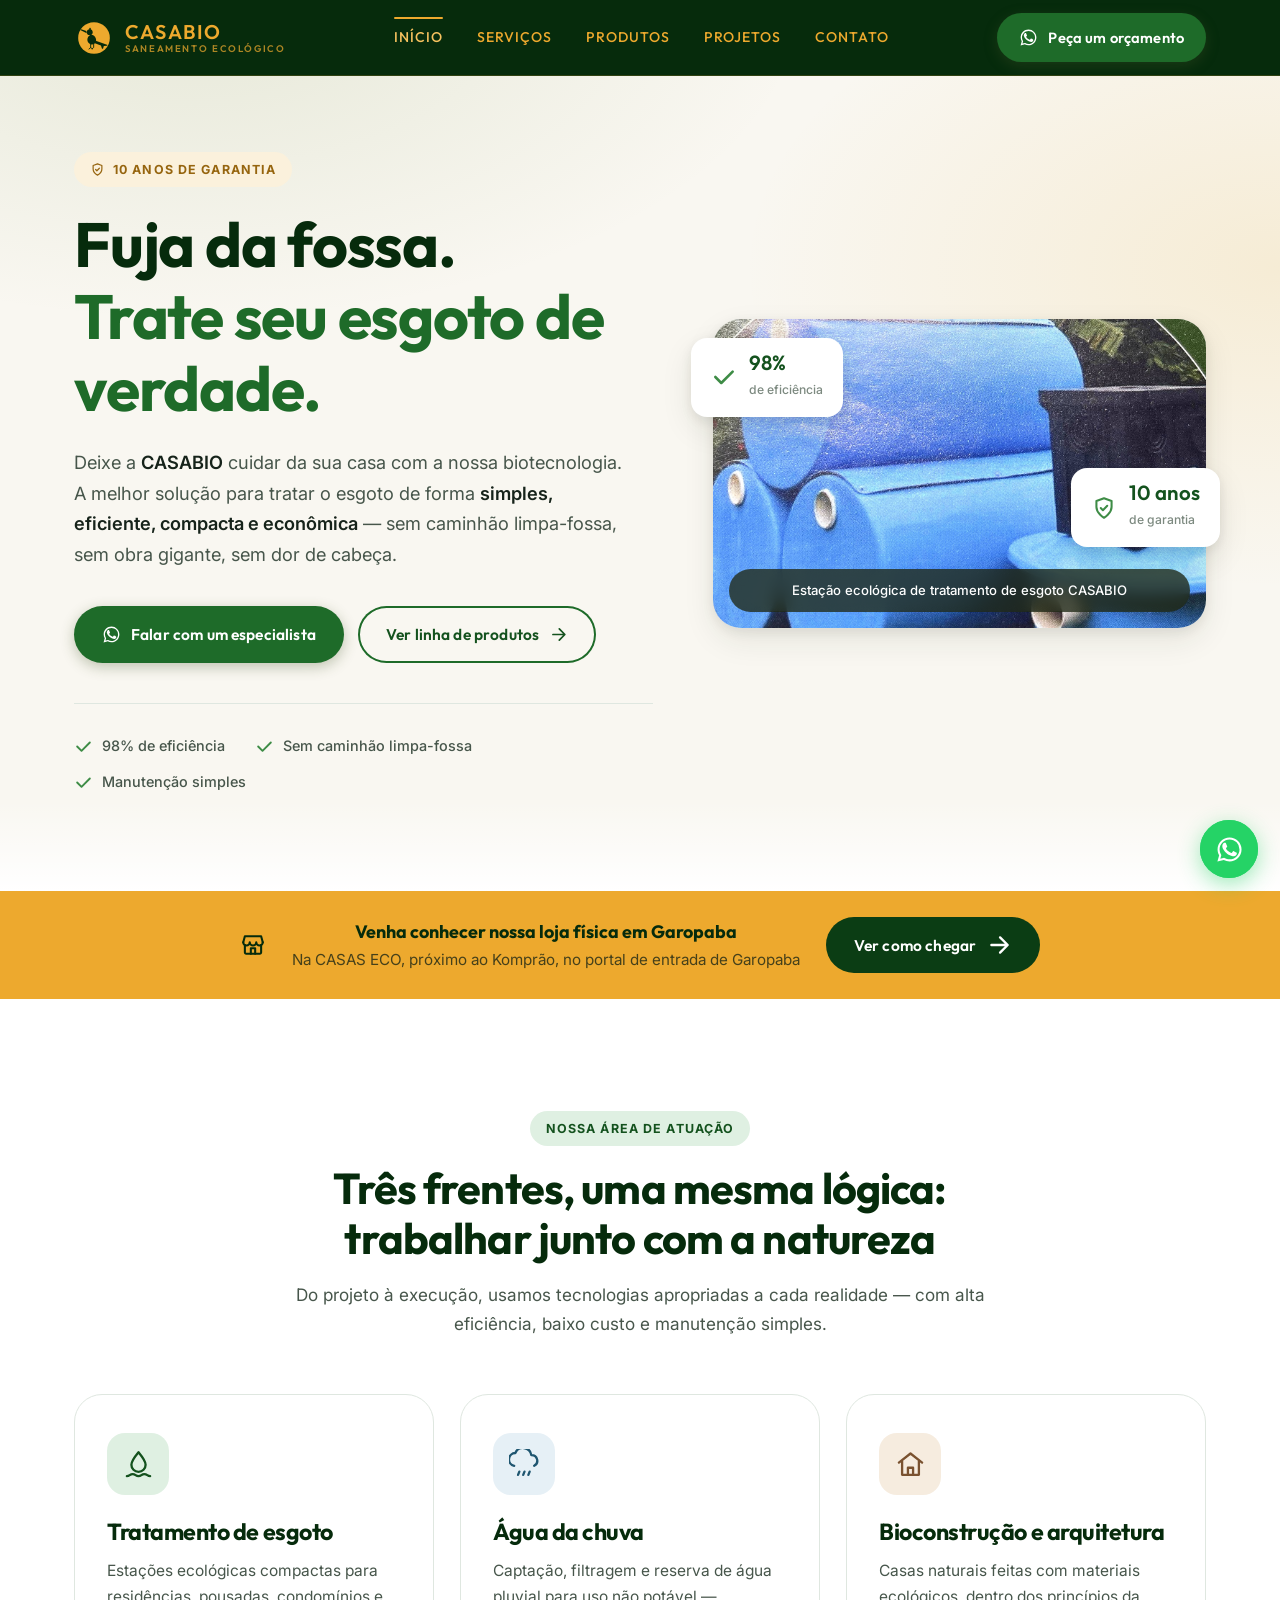
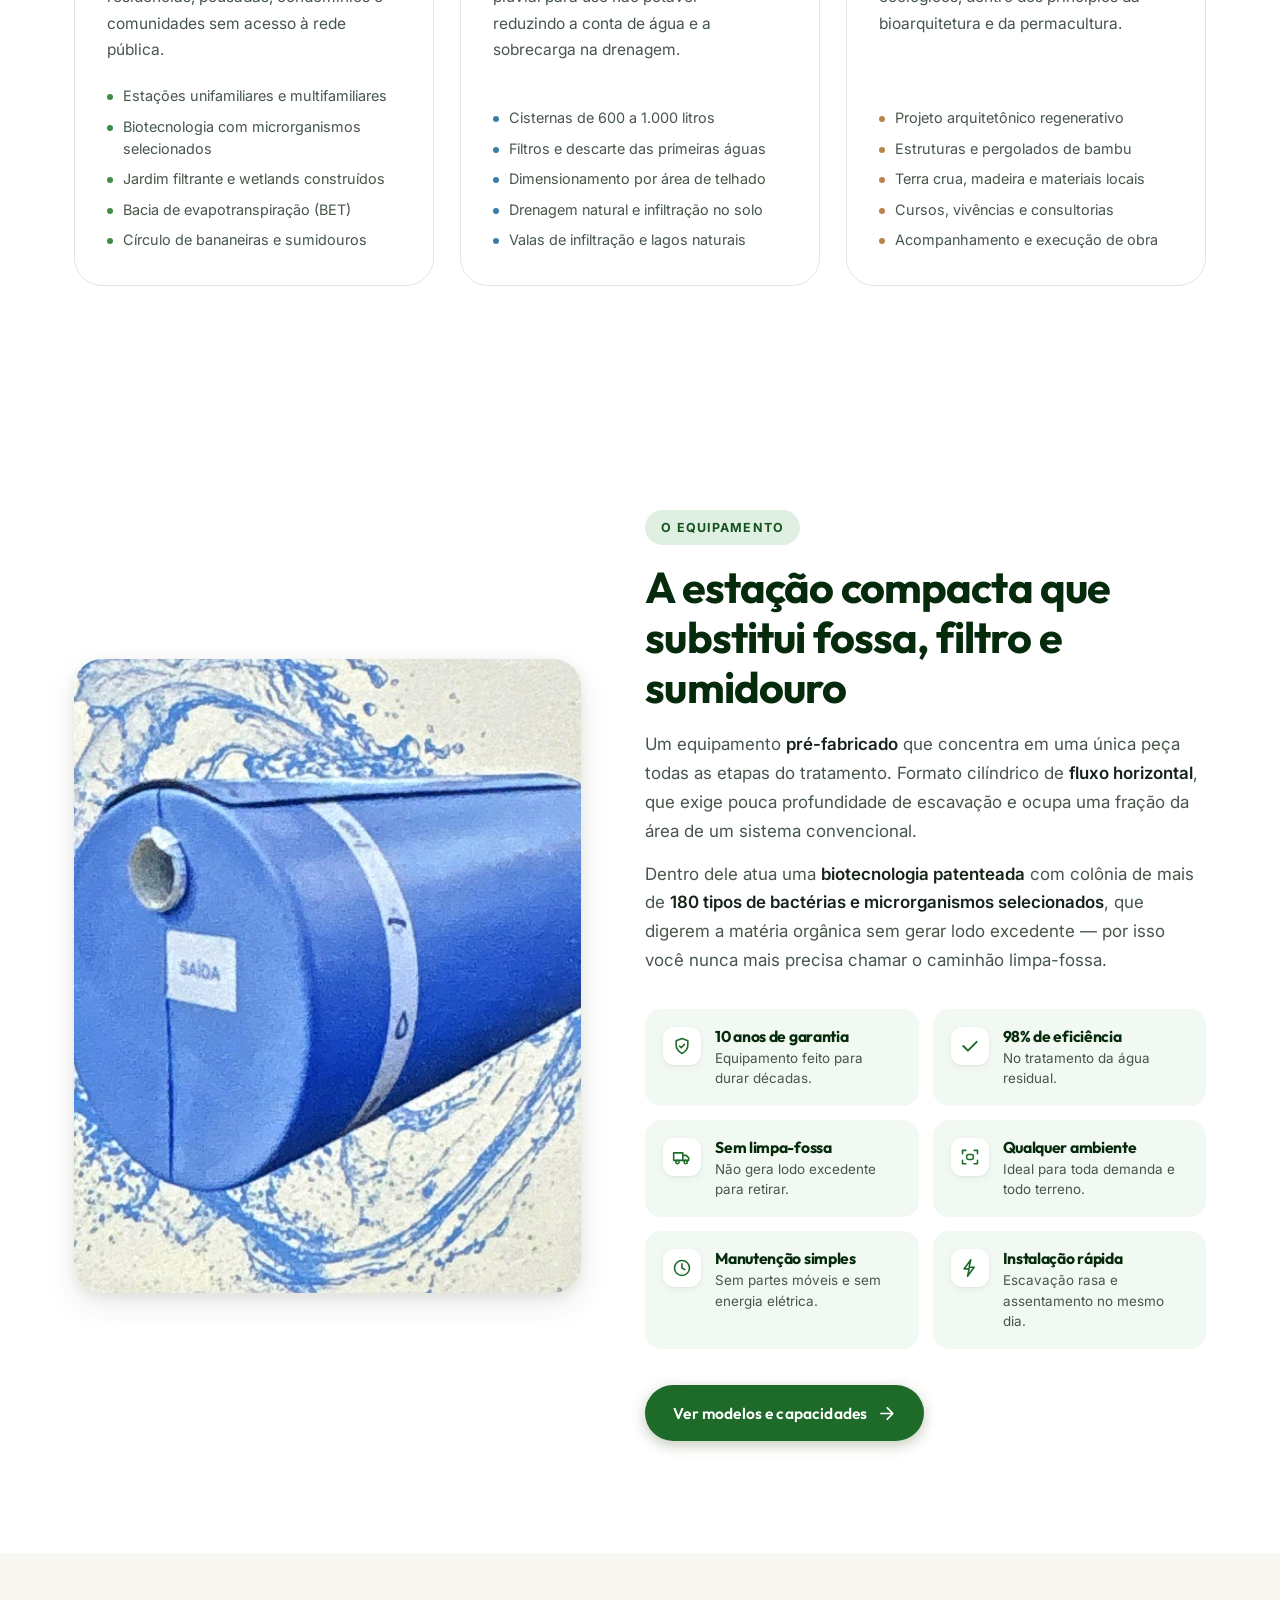
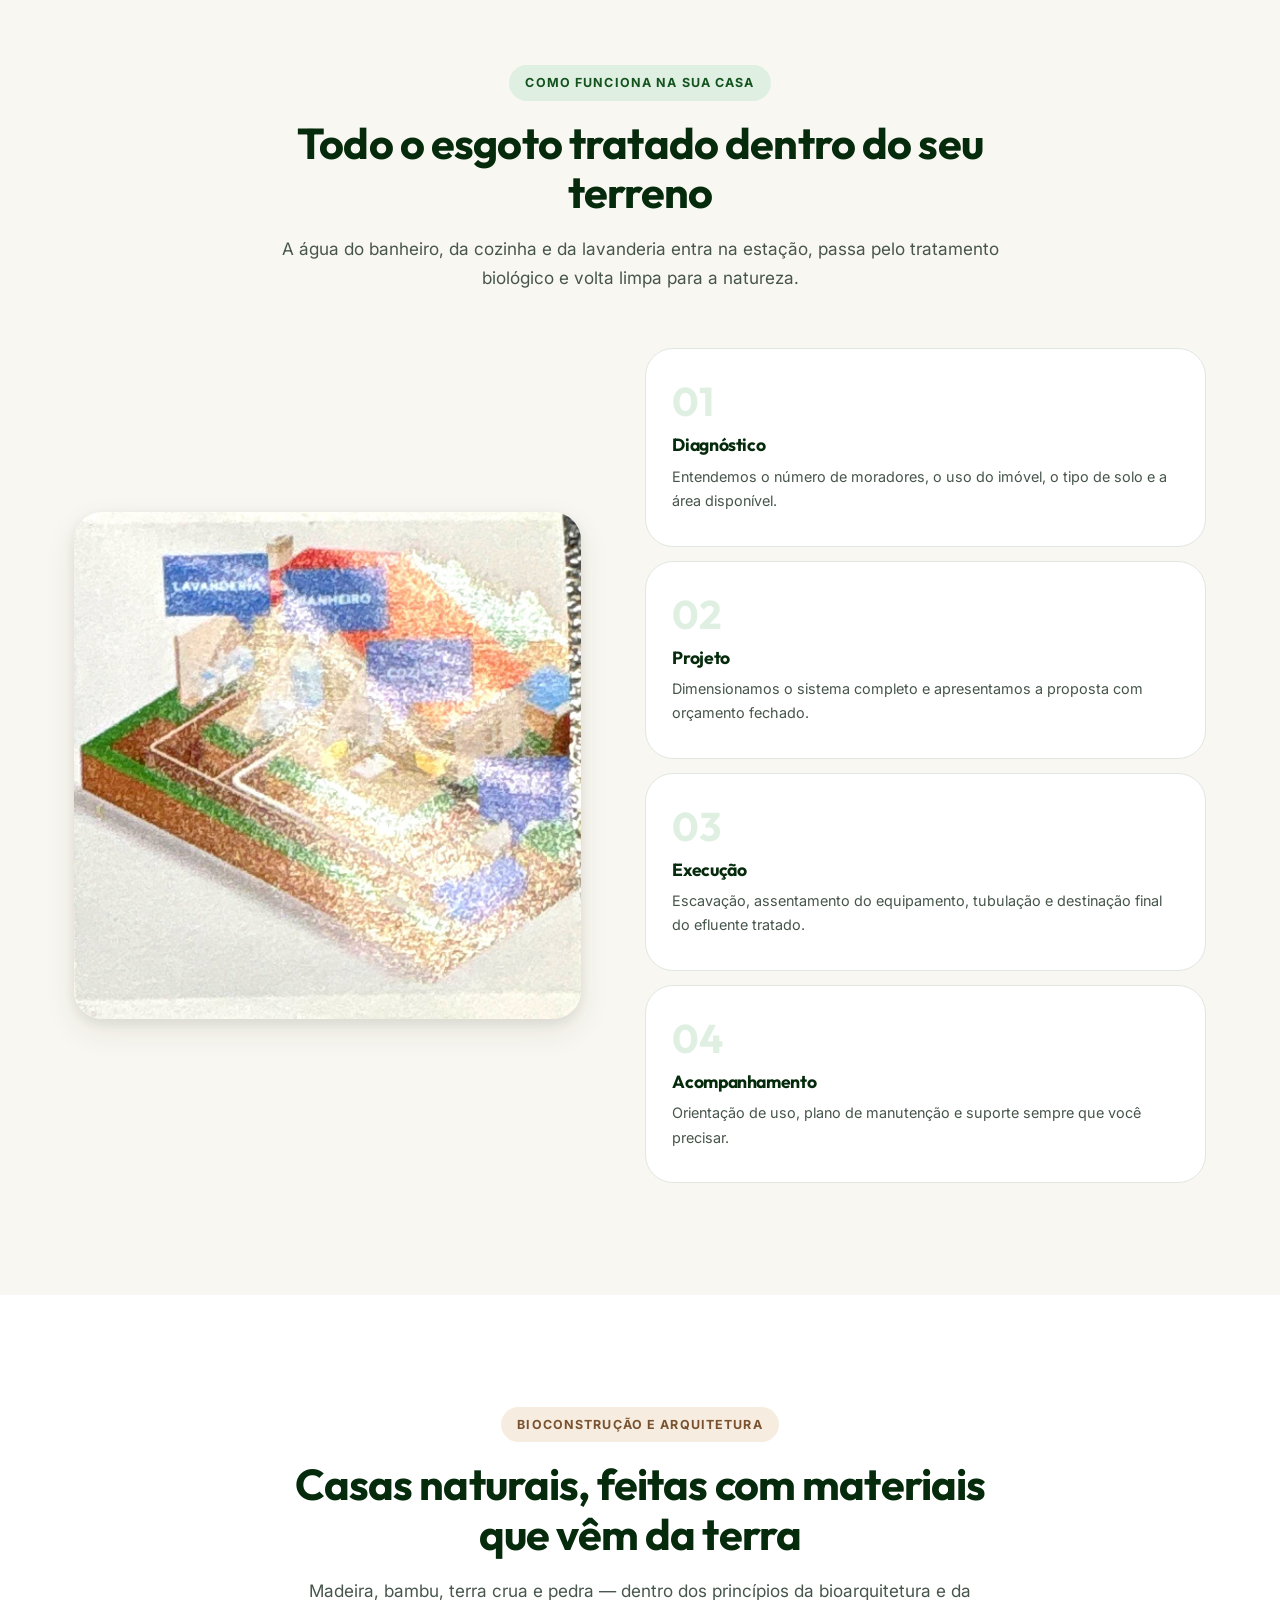
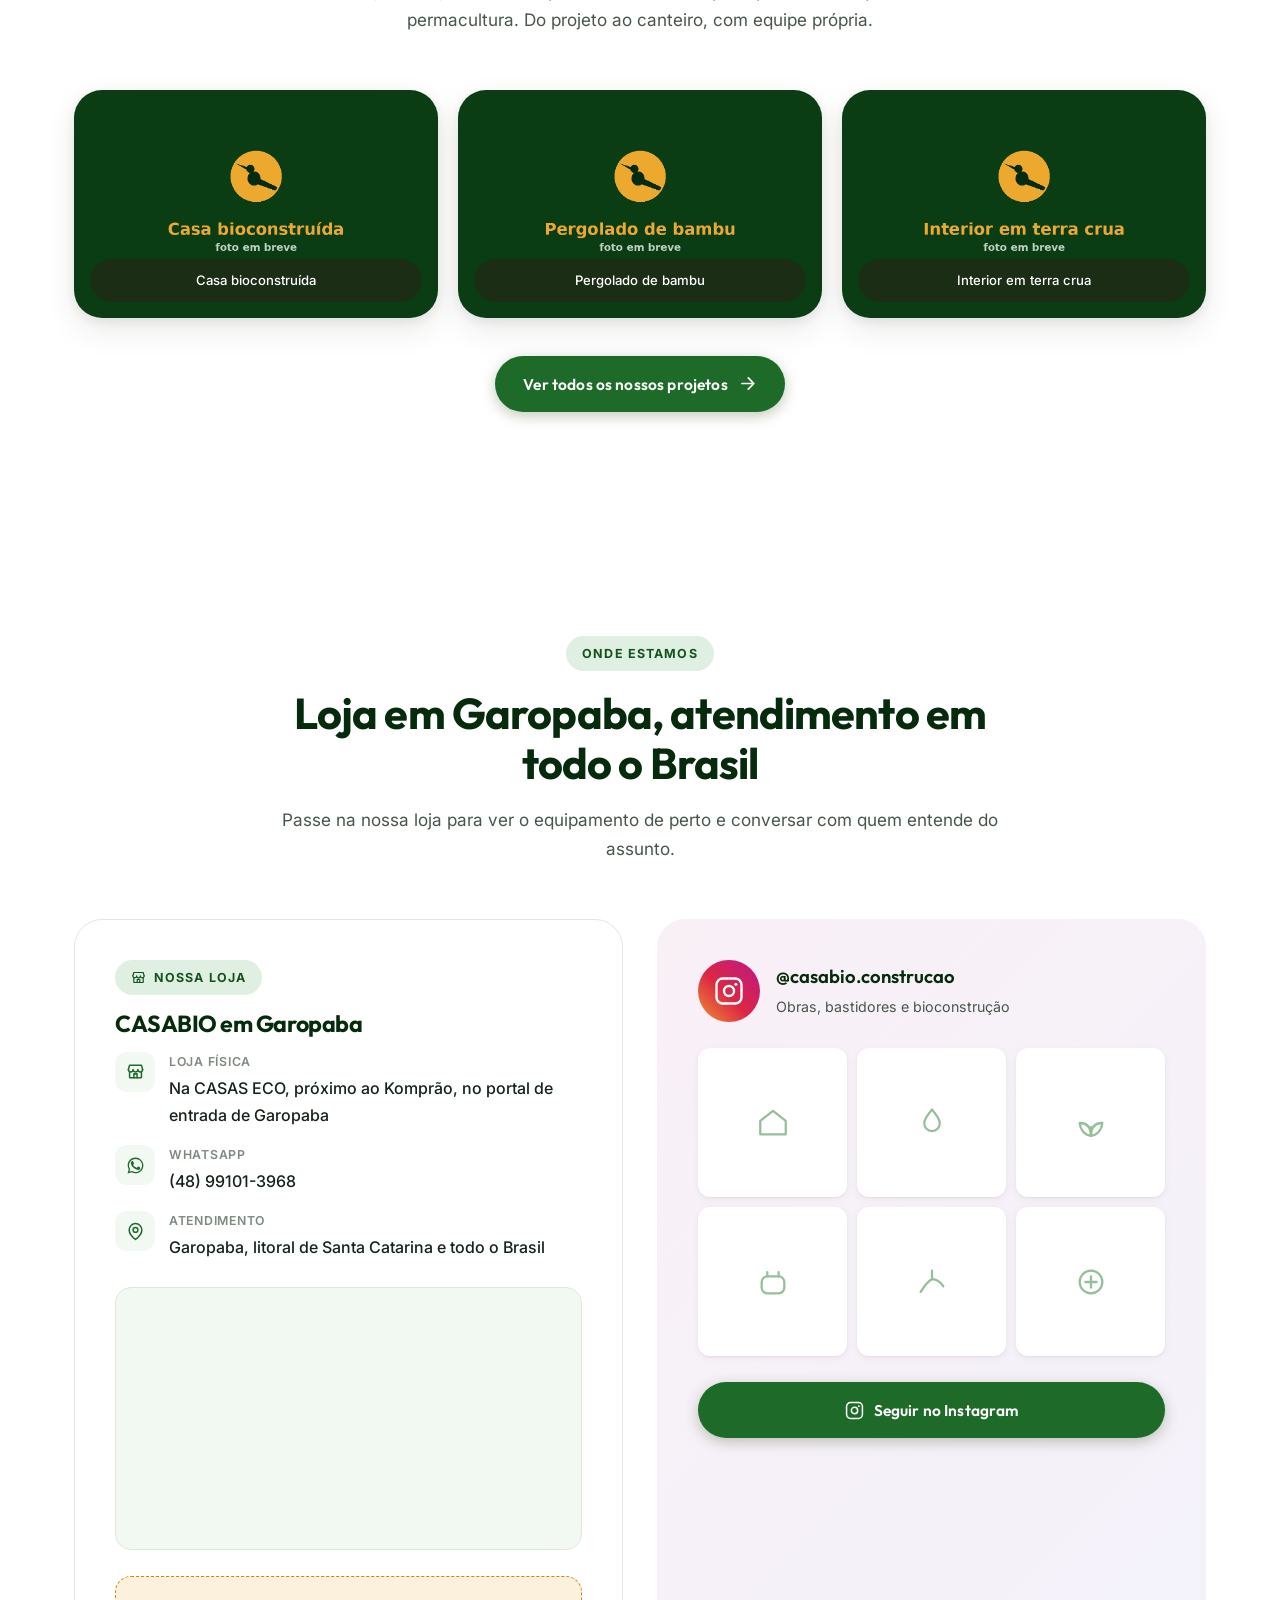
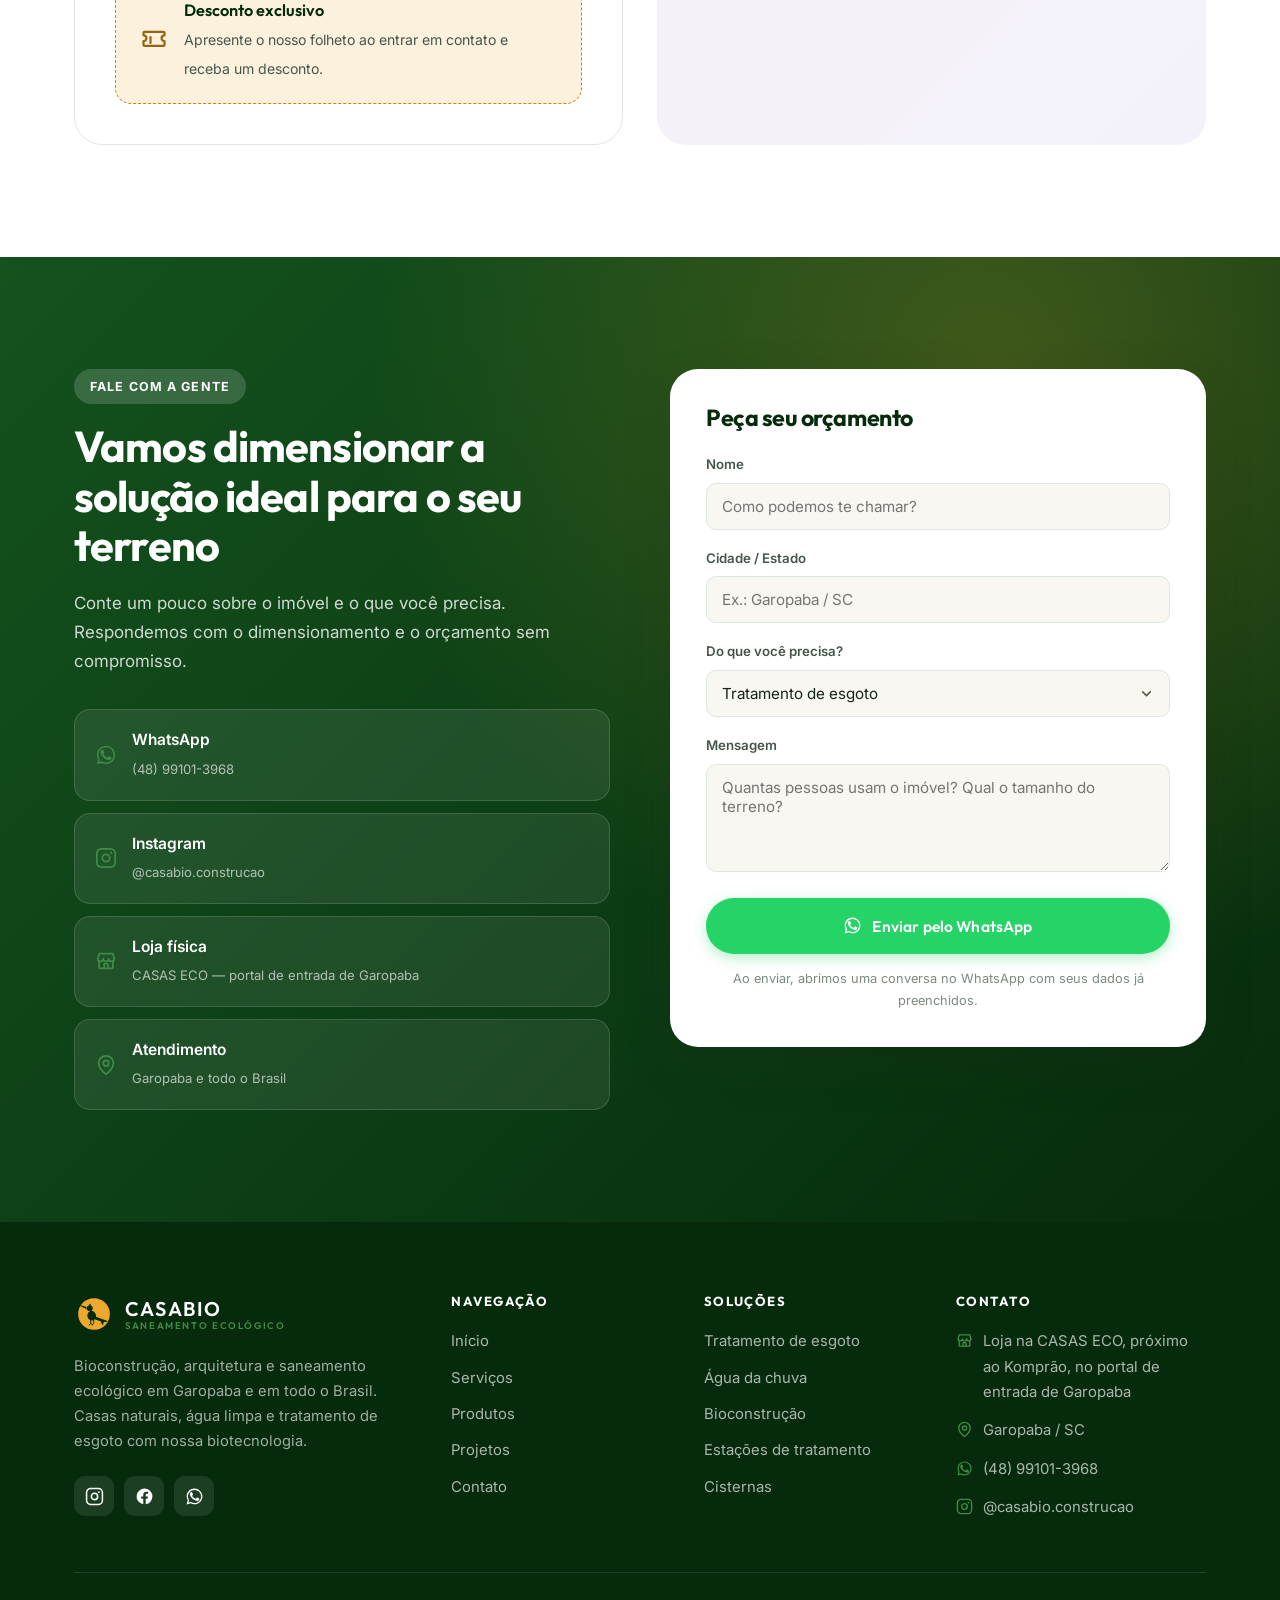
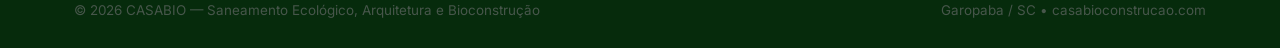
==== commit 4eb24917: "Remove a secao de numeros da home A pedido do cliente, sai da pagina inicial o bloco com sistemas ex" ====
--- a/index.html
+++ b/index.html
@@ -156,47 +156,6 @@
   </div>
 </section>
 
-<!-- ================= NÚMEROS ================= -->
-<!--
-  ATENÇÃO: para atualizar um número, altere o valor dentro de data-contador="..."
-  E o texto que aparece dentro do <span> (é o que aparece se o JS estiver desligado).
--->
-<section class="secao numeros" id="numeros">
-  <div class="container">
-    <div class="cabecalho-secao centro revelar">
-      <span class="selo selo--claro">Nossos números</span>
-      <h2>Saneamento que já chegou a muita gente</h2>
-      <p>Cada sistema instalado é água limpa devolvida à natureza e uma família a menos dependendo de fossa.</p>
-    </div>
-
-    <div class="numeros__grade">
-      <div class="numero revelar">
-        <div class="numero__icone"><svg viewBox="0 0 24 24" fill="none" stroke="currentColor" stroke-width="1.8" stroke-linecap="round" stroke-linejoin="round"><path d="M3 10.5 12 3.5l9 7V20a1 1 0 0 1-1 1H4a1 1 0 0 1-1-1v-9.5Z"/><path d="m9 13 2 2 4-4"/></svg></div>
-        <div class="numero__valor"><span data-contador="70">70</span><small>+</small></div>
-        <p class="numero__rotulo">Sistemas executados</p>
-      </div>
-
-      <div class="numero revelar" data-atraso="100">
-        <div class="numero__icone"><svg viewBox="0 0 24 24" fill="none" stroke="currentColor" stroke-width="1.9" stroke-linecap="round" stroke-linejoin="round" aria-hidden="true"><circle cx="12" cy="12" r="9"/><path d="M3 12h18M12 3c2.5 2.7 3.8 5.7 3.8 9S14.5 18.3 12 21c-2.5-2.7-3.8-5.7-3.8-9S9.5 5.7 12 3Z"/></svg></div>
-        <div class="numero__valor"><span data-contador="15">15</span></div>
-        <p class="numero__rotulo">Municípios atendidos</p>
-      </div>
-
-      <div class="numero revelar" data-atraso="200">
-        <div class="numero__icone"><svg viewBox="0 0 24 24" fill="none" stroke="currentColor" stroke-width="1.8" stroke-linecap="round" stroke-linejoin="round"><path d="M16 20v-1.6a3.4 3.4 0 0 0-3.4-3.4H6.4A3.4 3.4 0 0 0 3 18.4V20"/><circle cx="9.5" cy="7.5" r="3.5"/><path d="M21 20v-1.6a3.4 3.4 0 0 0-2.6-3.3M15.5 4.2a3.4 3.4 0 0 1 0 6.6"/></svg></div>
-        <div class="numero__valor"><span data-contador="1200">1200</span><small>+</small></div>
-        <p class="numero__rotulo">Pessoas atendidas</p>
-      </div>
-
-      <div class="numero revelar" data-atraso="300">
-        <div class="numero__icone"><svg viewBox="0 0 24 24" fill="none" stroke="currentColor" stroke-width="1.8" stroke-linecap="round" stroke-linejoin="round"><path d="M12 2.5c3.5 4.2 5.5 7.1 5.5 9.7A5.5 5.5 0 0 1 12 17.7a5.5 5.5 0 0 1-5.5-5.5c0-2.6 2-5.5 5.5-9.7Z"/><path d="M9 21h6"/></svg></div>
-        <div class="numero__valor"><span data-contador="85000">85000</span></div>
-        <p class="numero__rotulo">Litros de esgoto tratados por dia</p>
-      </div>
-    </div>
-  </div>
-</section>
-
 <!-- ================= EQUIPAMENTO ================= -->
 <section class="secao equipamento" id="equipamento">
   <div class="container equipamento__grade">
--- a/assets/css/style.css
+++ b/assets/css/style.css
@@ -1121,3 +1121,104 @@
   .faixa-loja__interno { flex-direction: column; }
   .desconto { flex-direction: column; text-align: center; }
 }
+
+/* =========================================================
+   Página de projeto
+   ========================================================= */
+
+.projeto-capa {
+  position: relative;
+  padding: calc(var(--header-h) + 56px) 0 56px;
+  background:
+    radial-gradient(ellipse 70% 70% at 20% 0%, rgba(122, 148, 72, .14), transparent 62%),
+    var(--areia);
+}
+.projeto-capa__grade {
+  display: grid;
+  grid-template-columns: 1fr 1.15fr;
+  gap: 52px;
+  align-items: center;
+}
+.projeto-capa h1 { margin: 18px 0 18px; }
+.projeto-capa p { font-size: 1.08rem; }
+
+.voltar {
+  display: inline-flex;
+  align-items: center;
+  gap: 8px;
+  margin-bottom: 22px;
+  font-size: .9rem;
+  font-weight: 600;
+  color: var(--tinta-3);
+  transition: color var(--transicao), transform var(--transicao);
+}
+.voltar:hover { color: var(--verde-600); transform: translateX(-3px); }
+.voltar svg { width: 17px; height: 17px; transform: rotate(180deg); }
+
+.ficha {
+  display: flex;
+  flex-wrap: wrap;
+  gap: 0;
+  margin-top: 30px;
+  border-top: 1px solid var(--borda);
+}
+.ficha > div { flex: 1 1 140px; padding: 20px 18px 0 0; }
+.ficha dt { font-size: .74rem; font-weight: 600; letter-spacing: .07em; text-transform: uppercase; color: var(--tinta-3); }
+.ficha dd { font-family: var(--fonte-titulo); font-size: 1.05rem; font-weight: 600; color: var(--verde-700); margin-top: 5px; }
+
+/* Galeria do projeto: uma foto grande + quatro menores */
+.galeria--projeto {
+  grid-template-columns: repeat(4, 1fr);
+  grid-auto-rows: 1fr;
+}
+.galeria--projeto .foto { aspect-ratio: 4 / 3; }
+.galeria--projeto .foto:first-child {
+  grid-column: span 2;
+  grid-row: span 2;
+  aspect-ratio: auto;
+}
+
+/* Destaques construtivos */
+.tecnicas { display: grid; grid-template-columns: repeat(3, 1fr); gap: 22px; }
+.tecnica {
+  padding: 28px 26px;
+  background: #fff;
+  border: 1px solid var(--borda);
+  border-radius: var(--raio-lg);
+  transition: transform var(--transicao), box-shadow var(--transicao);
+}
+.tecnica:hover { transform: translateY(-5px); box-shadow: var(--sombra-2); }
+.tecnica__icone {
+  width: 48px; height: 48px;
+  display: grid; place-items: center;
+  border-radius: 14px;
+  background: var(--terra-100);
+  color: var(--terra-700);
+  margin-bottom: 18px;
+}
+.tecnica__icone svg { width: 24px; height: 24px; }
+.tecnica h3 { font-size: 1.08rem; margin-bottom: 9px; }
+.tecnica p { font-size: .92rem; }
+
+@media (max-width: 1024px) {
+  .projeto-capa__grade { grid-template-columns: 1fr; gap: 38px; }
+  .tecnicas { grid-template-columns: 1fr 1fr; }
+}
+@media (max-width: 860px) {
+  .galeria--projeto { grid-template-columns: 1fr 1fr; }
+  .galeria--projeto .foto:first-child { grid-column: span 2; grid-row: auto; aspect-ratio: 16 / 10; }
+}
+@media (max-width: 640px) {
+  .tecnicas { grid-template-columns: 1fr; }
+  .galeria--projeto { grid-template-columns: 1fr; }
+  .galeria--projeto .foto:first-child { grid-column: auto; }
+  .ficha { flex-direction: column; }
+}
+
+/* Foto na capa do card de projeto */
+.projeto__capa img { width: 100%; height: 100%; object-fit: cover; }
+
+/* Card de projeto que é link para a página do projeto */
+a.projeto { color: inherit; }
+a.projeto .projeto__corpo h3 { transition: color var(--transicao); }
+a.projeto:hover .projeto__corpo h3 { color: var(--verde-600); }
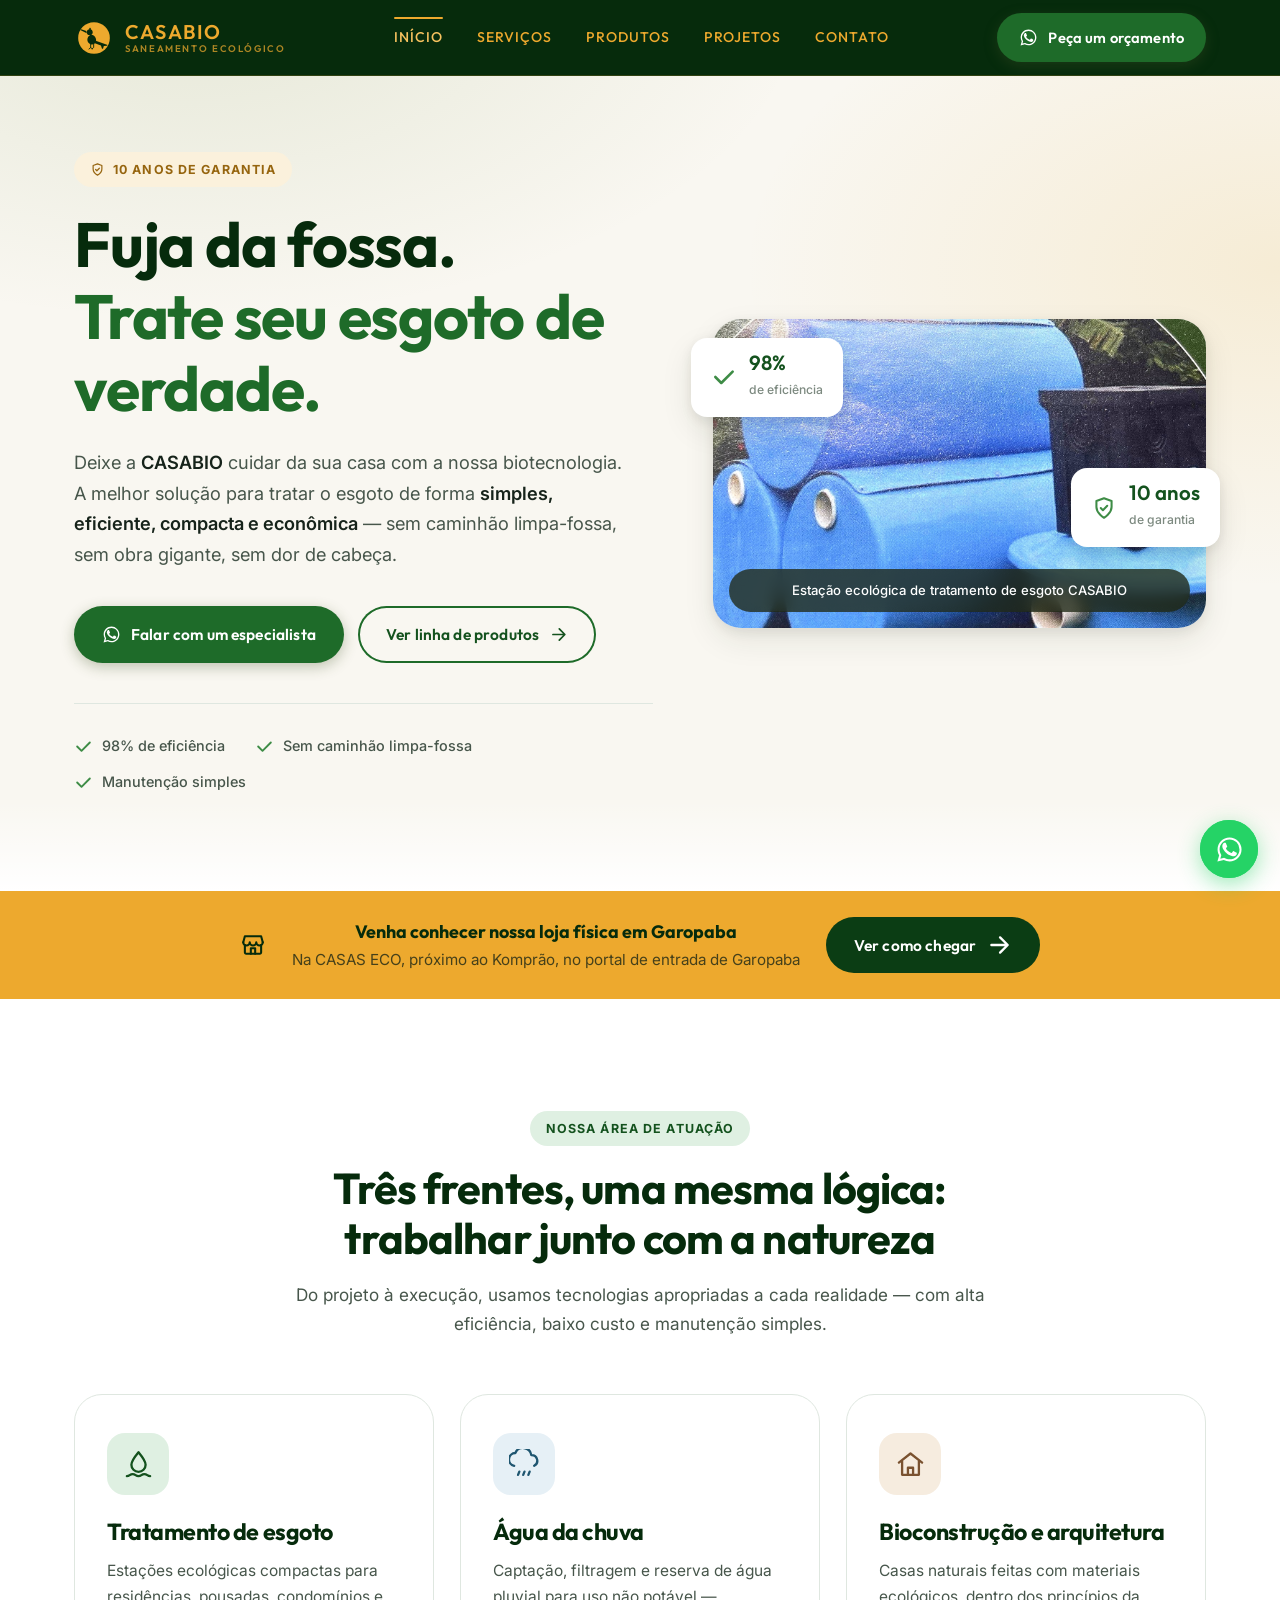
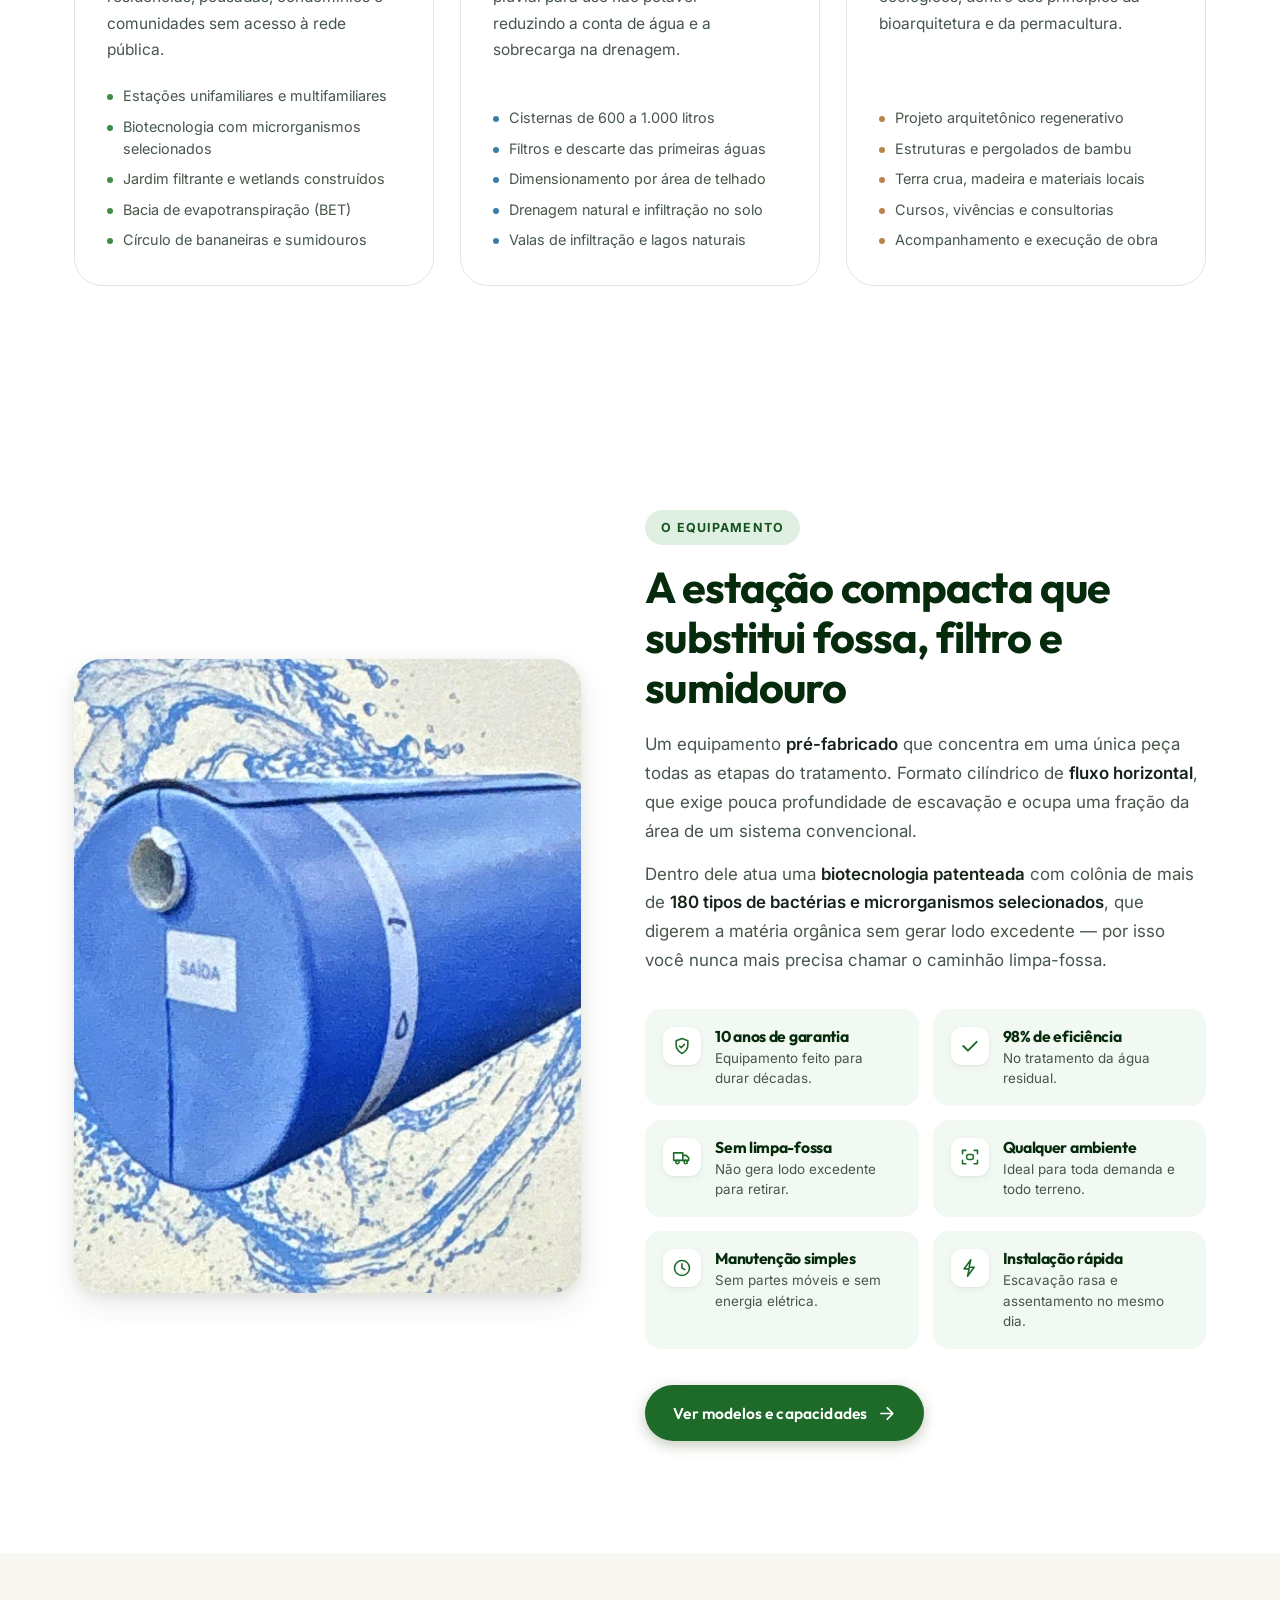
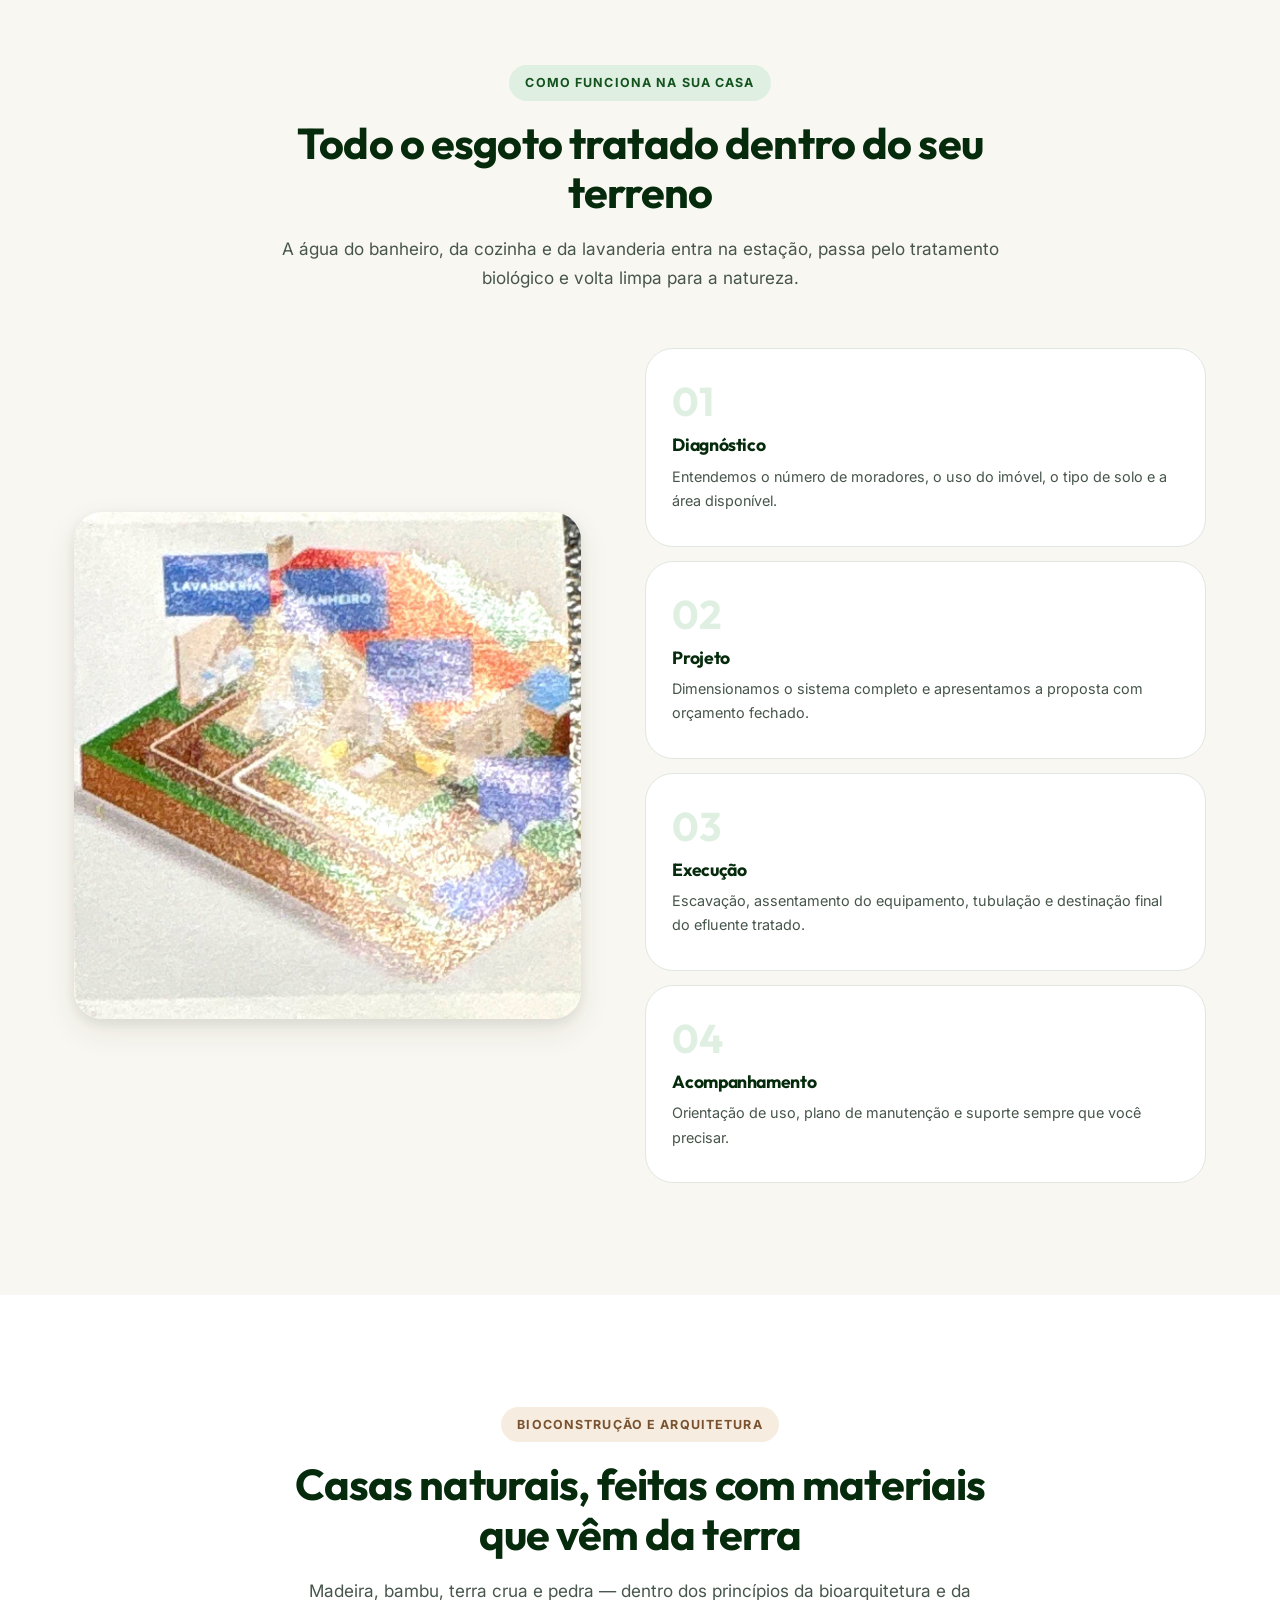
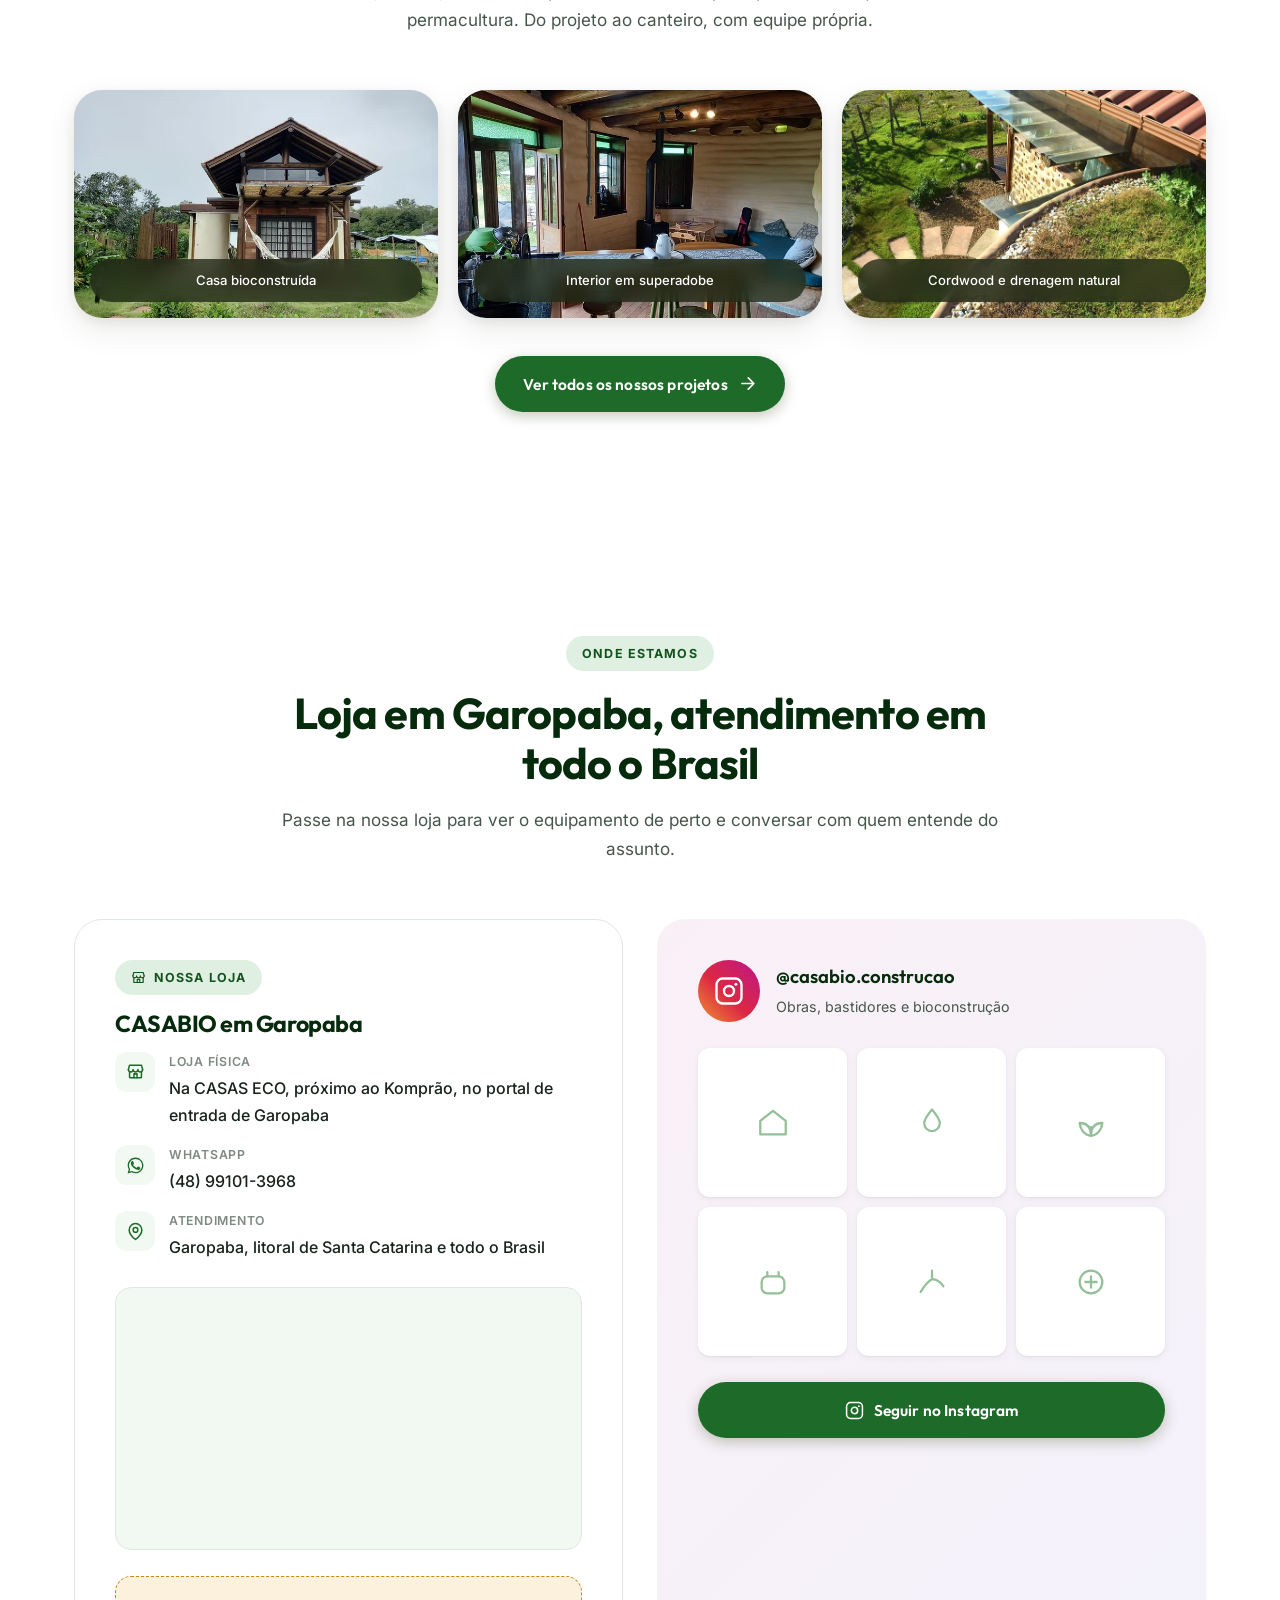
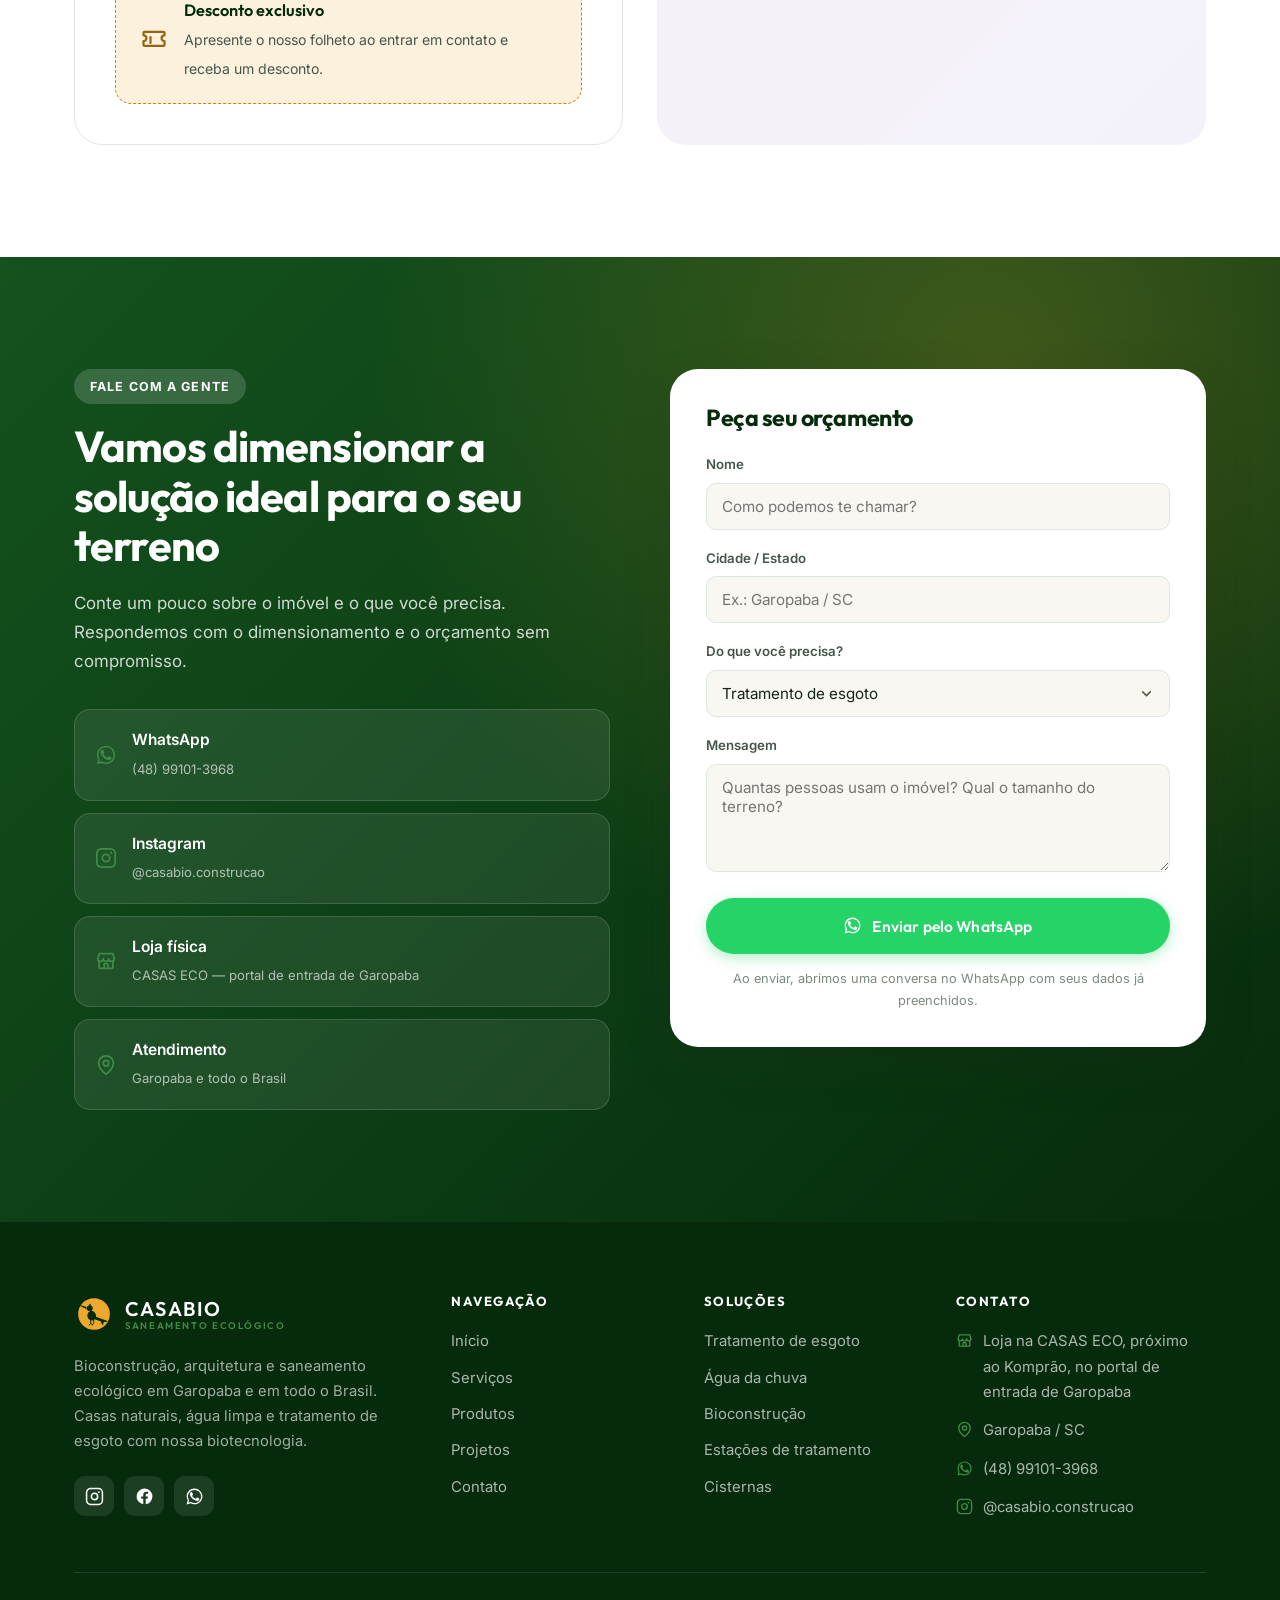
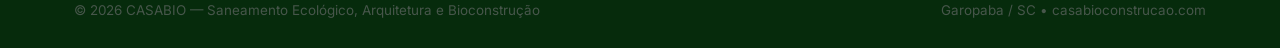
==== commit 0f2d0a87: "Coloca as fotos reais do Chale Ecologico no site Chegaram 19 arquivos AVIF sem nome (16 imagens unic" ====
--- a/index.html
+++ b/index.html
@@ -247,8 +247,8 @@
 
 <!-- ================= BIOCONSTRUÇÃO ================= -->
 <!--
-  GALERIA DE FOTOS — para trocar, basta salvar o arquivo novo em assets/img/
-  com o MESMO nome. Se usar outro nome, atualize o src e o alt aqui.
+  GALERIA DE FOTOS — hoje mostra o Chalé Ecológico. Quando houver fotos de
+  outros projetos, troque o src e o alt de cada figure por elas.
 -->
 <section class="secao" id="bioconstrucao">
   <div class="container">
@@ -260,22 +260,19 @@
 
     <div class="galeria">
       <figure class="foto foto--larga revelar">
-        <img src="assets/img/casa-bioconstruida.jpg"
-             alt="Casa bioconstruída com estrutura de madeira, parede de tijolos de vidro e torre cilíndrica em terra crua"
-             width="1200" height="900" loading="lazy">
+        <img src="assets/img/chale-frente.jpg" width="689" height="517" loading="lazy"
+             alt="Chalé bioconstruído com pergolado de bambu sobre o deck, rede armada e parede de cordwood">
         <figcaption class="foto__legenda">Casa bioconstruída</figcaption>
       </figure>
       <figure class="foto foto--larga revelar" data-atraso="120">
-        <img src="assets/img/pergolado-bambu.jpg"
-             alt="Pergolado de bambu iluminado ao entardecer, cobrindo um deck com mesas"
-             width="1200" height="900" loading="lazy">
-        <figcaption class="foto__legenda">Pergolado de bambu</figcaption>
+        <img src="assets/img/chale-estar.jpg" width="689" height="517" loading="lazy"
+             alt="Interior com paredes curvas de superadobe, fogão a lenha, banco embutido e portas com vitrais coloridos">
+        <figcaption class="foto__legenda">Interior em superadobe</figcaption>
       </figure>
       <figure class="foto foto--larga revelar" data-atraso="240">
-        <img src="assets/img/interior-terra.jpg"
-             alt="Interior com paredes curvas em terra crua, banco embutido e fogão a lenha"
-             width="1200" height="900" loading="lazy">
-        <figcaption class="foto__legenda">Interior em terra crua</figcaption>
+        <img src="assets/img/chale-detalhe.jpg" width="775" height="517" loading="lazy"
+             alt="Parede de cordwood vista de fora, com telha cerâmica e faixa de seixos rolados fazendo a drenagem natural">
+        <figcaption class="foto__legenda">Cordwood e drenagem natural</figcaption>
       </figure>
     </div>
 
--- a/assets/css/style.css
+++ b/assets/css/style.css
@@ -1166,17 +1166,19 @@
 .ficha dt { font-size: .74rem; font-weight: 600; letter-spacing: .07em; text-transform: uppercase; color: var(--tinta-3); }
 .ficha dd { font-family: var(--fonte-titulo); font-size: 1.05rem; font-weight: 600; color: var(--verde-700); margin-top: 5px; }
 
-/* Galeria do projeto: uma foto grande + quatro menores */
+/* Galeria do projeto em mosaico: cada foto mantém a proporção original,
+   então fotos em pé e deitadas convivem sem corte nem buraco no layout. */
 .galeria--projeto {
-  grid-template-columns: repeat(4, 1fr);
-  grid-auto-rows: 1fr;
-}
-.galeria--projeto .foto { aspect-ratio: 4 / 3; }
-.galeria--projeto .foto:first-child {
-  grid-column: span 2;
-  grid-row: span 2;
+  display: block;
+  column-count: 3;
+  column-gap: 20px;
+}
+.galeria--projeto .foto {
+  break-inside: avoid;
+  margin: 0 0 20px;
   aspect-ratio: auto;
 }
+.galeria--projeto .foto img { height: auto; object-fit: fill; }
 
 /* Destaques construtivos */
 .tecnicas { display: grid; grid-template-columns: repeat(3, 1fr); gap: 22px; }
@@ -1205,13 +1207,11 @@
   .tecnicas { grid-template-columns: 1fr 1fr; }
 }
 @media (max-width: 860px) {
-  .galeria--projeto { grid-template-columns: 1fr 1fr; }
-  .galeria--projeto .foto:first-child { grid-column: span 2; grid-row: auto; aspect-ratio: 16 / 10; }
+  .galeria--projeto { column-count: 2; }
 }
 @media (max-width: 640px) {
   .tecnicas { grid-template-columns: 1fr; }
-  .galeria--projeto { grid-template-columns: 1fr; }
-  .galeria--projeto .foto:first-child { grid-column: auto; }
+  .galeria--projeto { column-count: 1; }
   .ficha { flex-direction: column; }
 }
 
